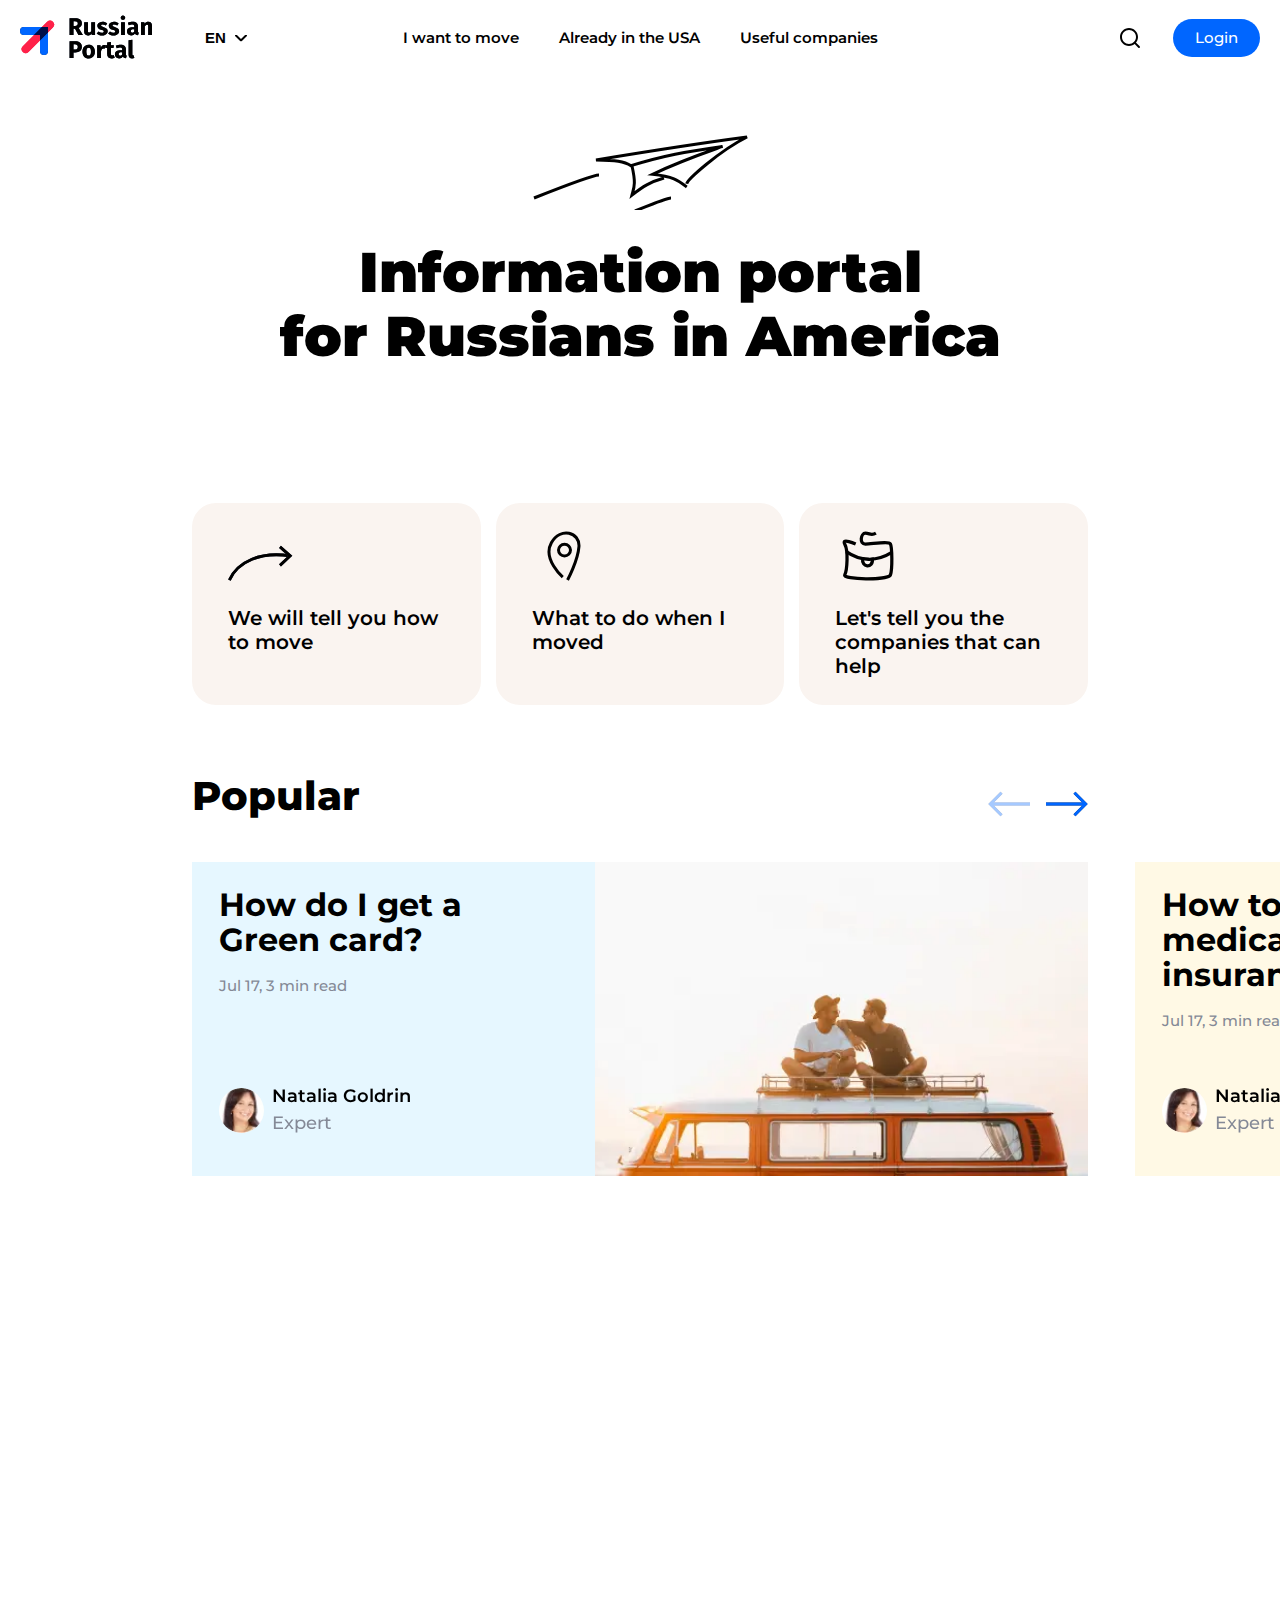
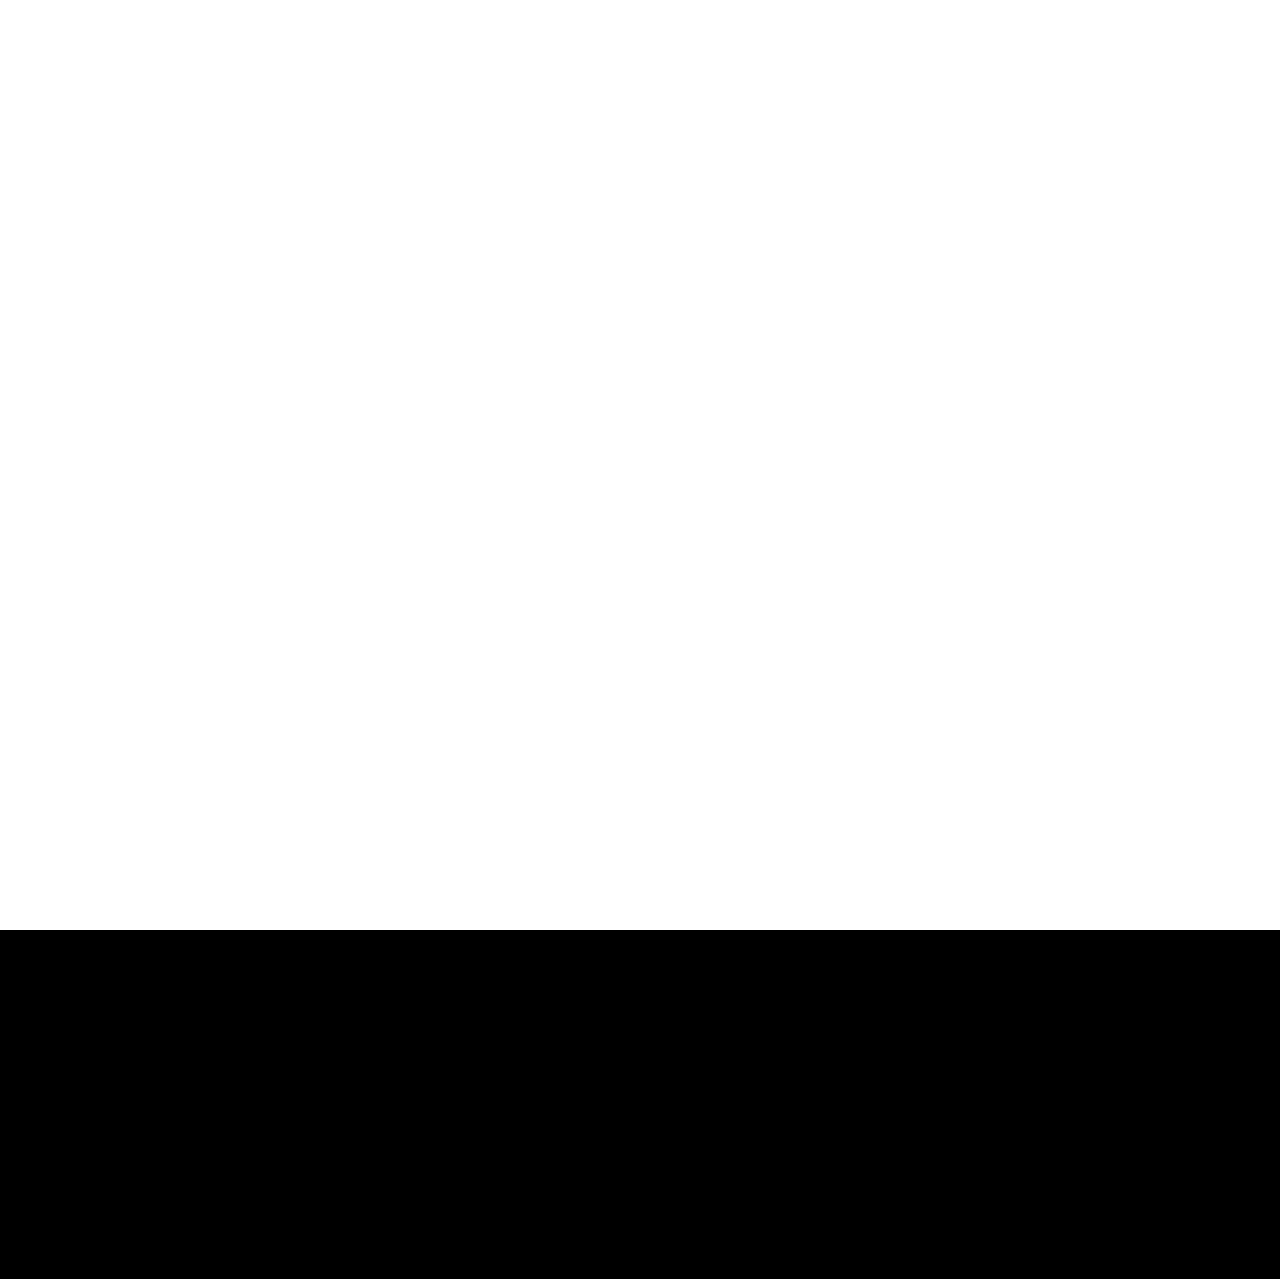
==== docs/index.html @ 94bfa029 "Add files via upload" ====
<!DOCTYPE html>
<html lang="ru">

<head>
    <meta charset="UTF-8">
    <meta http-equiv="X-UA-Compatible" content="IE=edge">
    <meta name="viewport" content="width=device-width, initial-scale=1.0">
    <title>Russian Portal</title>
    <!-- Preload fonts -->
    <link rel="preload" href="fonts/Klein-Regular.woff2" as="font" type="font/woff2" crossorigin="anonymous">
    <link rel="preload" href="fonts/Montserrat-Bold.woff2" as="font" type="font/woff2" crossorigin="anonymous">
    <link rel="preload" href="fonts/Montserrat-Black.woff2" as="font" type="font/woff2" crossorigin="anonymous">
    <link rel="preload" href="fonts/Montserrat-SemiBold.woff2" as="font" type="font/woff2" crossorigin="anonymous">
    <link rel="preload" href="fonts/Montserrat-Medium.woff2" as="font" type="font/woff2" crossorigin="anonymous">
    <link rel="preload" href="fonts/Montserrat-ExtraBold.woff2" as="font" type="font/woff2" crossorigin="anonymous">
    <!-- Styles -->
    <link rel="stylesheet" href="https://cdn.jsdelivr.net/npm/@fancyapps/ui/dist/fancybox.css?_v=20220317062539" />
    <link rel="stylesheet" href="css/main.min.css?_v=20220317062539">
</head>

<body>
    <header class="header" data-aos="fade-down">
    <div class="container">
        <div class="header__wrapper">
            <div class="header__left">
                <a href="/" class="header__logo">
                    <img src="img/main-logo.svg" alt="logo">
                </a>
                <div class="select-wrapper">
                    <select class="header__lang">
                        <option selected value="en">EN</option>
                        <option value="ru">RU</option>
                    </select>
                </div>
            </div>
            <nav class="header__nav" data-mobile-menu>
                <span class="nav__title">Menu</span>
                <ul class="header__nav-list">
                    <li>
                        <a href="#" class="@@class">I want to move</a>
                    </li>
                    <li>
                        <a href="#">Already in the USA</a>
                    </li>
                    <li>
                        <a href="#">Useful companies</a>
                    </li>
                </ul>
                <select class="nav__lang">
                    <option selected value="en">EN</option>
                    <option value="ru">RU</option>
                </select>
            </nav>
            <div class="header__right">
                <button class="header__search">
                    <svg width="24" height="24" viewBox="0 0 24 24" fill="none" xmlns="http://www.w3.org/2000/svg">
                        <path fill-rule="evenodd" clip-rule="evenodd" d="M11 4C7.13401 4 4 7.13401 4 11C4 14.866 7.13401 18 11 18C14.866 18 18 14.866 18 11C18 7.13401 14.866 4 11 4ZM2 11C2 6.02944 6.02944 2 11 2C15.9706 2 20 6.02944 20 11C20 15.9706 15.9706 20 11 20C6.02944 20 2 15.9706 2 11Z" fill="black" />
                        <path fill-rule="evenodd" clip-rule="evenodd" d="M15.9429 15.9429C16.3334 15.5524 16.9666 15.5524 17.3571 15.9429L21.7071 20.2929C22.0977 20.6834 22.0977 21.3166 21.7071 21.7071C21.3166 22.0977 20.6834 22.0977 20.2929 21.7071L15.9429 17.3571C15.5524 16.9666 15.5524 16.3334 15.9429 15.9429Z" fill="black" />
                    </svg>
                </button>
                <button class="header__login btn blueBtn">
                    <div class="login-ico">
                        <svg version="1.1" xmlns="http://www.w3.org/2000/svg" xmlns:xlink="http://www.w3.org/1999/xlink" x="0px" y="0px" viewBox="0 0 1000 1000" enable-background="new 0 0 1000 1000" xml:space="preserve">
                            <path d="M783.7,755.3c0,12.9-10.3,25.8-25.8,25.8c-12.9,0-25.8-10.3-25.8-25.8v-2.6v-2.6c-15.5-113.5-113.5-196-229.5-196H500h-2.6c-116.1,0-211.5,82.5-229.5,193.4c0,2.6,0,5.2,0,7.7v2.6c0,15.5-12.9,25.8-25.8,25.8c-12.9,0-25.8-12.9-25.8-25.8l0,0l0,0v-2.6c0-2.6,0-5.2,0-5.2c12.9-103.2,82.5-188.3,177.9-224.4c-54.2-36.1-90.3-98-90.3-167.6c0-110.9,85.1-198.6,196-198.6c110.9,0,196,90.3,196,198.6c0,72.2-36.1,134.1-90.3,167.6c92.8,36.1,162.5,118.6,177.9,221.8C783.7,747.6,783.7,750.2,783.7,755.3L783.7,755.3z M649.6,355.6c0-82.5-67.1-149.6-149.6-149.6s-149.6,67.1-149.6,149.6c0,82.5,67.1,149.6,149.6,149.6S649.6,438.1,649.6,355.6z" />
                            <path d="M500,990C229.2,990,10,770.8,10,500C10,229.2,229.2,10,500,10c270.8,0,490,219.2,490,490C990,770.8,770.8,990,500,990z M500,53.8C255,53.8,53.8,252.4,53.8,500c0,247.6,198.6,446.2,446.2,446.2c247.6,0,446.2-198.6,446.2-446.2C946.2,252.4,745,53.8,500,53.8z" />
                            </g>
                        </svg>
                    </div>
                    <span class="login-text">Login</span>
                </button>
                <div class="header__burger" id="open-menu">
                    <span></span>
                    <span></span>
                    <span></span>
                </div>
            </div>
        </div>
    </div>
</header>
    <main class="main">
        <section class="main-screen">
            <div class="container small">
                <div class="main-screen__wrapper">
                    <div class="main-screen__image" data-aos="fade-up-right">
                        <img src="img/airbus.svg" alt="">
                    </div>
                    <h1 class="main-screen__title">
                        <span data-aos="fade-up">Information portal</span>
                        <span data-aos="fade-up" data-aos-delay="450" data-aos-duration="1600">for Russians in America</span>
                    </h1>
                    <ul class="benefits__list">
                        <li class="list-item" data-aos="zoom-in" data-aos-delay="150">
                            <div class="list-item__wrapper">
                                <div class="list-item__img">
                                    <img src="img/arrow.svg" alt="">
                                </div>
                                <h5 class="list-item__title">We will tell you how to move</h5>
                            </div>
                        </li>
                        <li class="list-item" data-aos="zoom-in" data-aos-delay="250">
                            <div class="list-item__wrapper">
                                <div class="list-item__img">
                                    <img src="img/location.svg" alt="">
                                </div>
                                <h5 class="list-item__title">What to do when I moved</h5>
                            </div>
                        </li>
                        <li class="list-item" data-aos="zoom-in" data-aos-delay="350">
                            <div class="list-item__wrapper">
                                <div class="list-item__img">
                                    <img src="img/bag.svg" alt="">
                                </div>
                                <h5 class="list-item__title">Let's tell you the companies that can help</h5>
                            </div>
                        </li>
                    </ul>
                </div>
            </div>
        </section>
        <section class="articles">
            <div class="container small">
                <h3 data-aos="fade-right" class="section__title articles-title">Popular</h3>
                <div class="articles__slider swiper" data-aos="fade-up">
                    <div class="swiper__navigation">
                        <div class="swiper-button-prev">
                            <svg width="45" height="28" viewBox="0 0 45 28" fill="none" xmlns="http://www.w3.org/2000/svg">
                                <path d="M0 14H41M30.5 2L42.5 14L30.5 26" stroke="#1F283F" stroke-width="3" />
                                <path d="M0 14H41M30.5 2L42.5 14L30.5 26" stroke="#0066FF" stroke-width="3" />
                        </div>
                        <div class="swiper-button-next">
                            <svg width="45" height="28" viewBox="0 0 45 28" fill="none" xmlns="http://www.w3.org/2000/svg">
                                <path d="M0 14H41M30.5 2L42.5 14L30.5 26" stroke="#1F283F" stroke-width="3" />
                                <path d="M0 14H41M30.5 2L42.5 14L30.5 26" stroke="#0066FF" stroke-width="3" />
                        </div>
                    </div>
                    <div class="swiper-wrapper">
                        <div class="swiper-slide article-slide blue">
                            <div class="article-slide__content">
                                <h3 class="article-slide__title ">
                                    <a href="#" class="underlined-link">How do I get a Green card?</a>
                                </h3>
                                <span class="article-slide__date">Jul 17, 3 min read</span>
                                <a href="#" class="article-slide__author author">
                                    <div class="author__image">
                                        <picture><source srcset="img/person.webp" type="image/webp"><img src="img/person.jpg" alt=""></picture>
                                    </div>
                                    <div class="author__info">
                                        <span class="author__name underlined-link">Natalia Goldrin</span>
                                        <span class="author__status">Expert</span>
                                    </div>
                                </a>
                            </div>
                            <div class="article-slide__image">
                                <picture><source srcset="img/slide-image.webp" type="image/webp"><img src="img/slide-image.jpg" alt=""></picture>
                            </div>
                        </div>
                        <div class="swiper-slide article-slide yellow">
                            <div class="article-slide__content">
                                <h3 class="article-slide__title">
                                    <a href="#" class="underlined-link">How to get medical insurance </a>
                                </h3>
                                <span class="article-slide__date">Jul 17, 3 min read</span>
                                <a href="#" class="article-slide__author author">
                                    <div class="author__image">
                                        <picture><source srcset="img/person.webp" type="image/webp"><img src="img/person.jpg" alt=""></picture>
                                    </div>
                                    <div class="author__info">
                                        <span class="author__name underlined-link">Natalia Goldrin</span>
                                        <span class="author__status">Expert</span>
                                    </div>
                                </a>
                            </div>
                            <div class="article-slide__image">
                                <picture><source srcset="img/slide-image.webp" type="image/webp"><img src="img/slide-image.jpg" alt=""></picture>
                            </div>
                        </div>
                        <div class="swiper-slide article-slide blue">
                            <div class="article-slide__content">
                                <h3 class="article-slide__title">
                                    <a href="#" class="underlined-link">How do I get a Green card?</a>
                                </h3>
                                <span class="article-slide__date">Jul 17, 3 min read</span>
                                <a href="#" class="article-slide__author author">
                                    <div class="author__image">
                                        <picture><source srcset="img/person.webp" type="image/webp"><img src="img/person.jpg" alt=""></picture>
                                    </div>
                                    <div class="author__info">
                                        <span class="author__name underlined-link">Natalia Goldrin</span>
                                        <span class="author__status">Expert</span>
                                    </div>
                                </a>
                            </div>
                            <div class="article-slide__image">
                                <picture><source srcset="img/slide-image.webp" type="image/webp"><img src="img/slide-image.jpg" alt=""></picture>
                            </div>
                        </div>
                        <div class="swiper-slide article-slide yellow">
                            <div class="article-slide__content">
                                <h3 class="article-slide__title">
                                    <a href="#" class="underlined-link">How to get medical insurance </a>
                                </h3>
                                <span class="article-slide__date">Jul 17, 3 min read</span>
                                <a href="#" class="article-slide__author author">
                                    <div class="author__image">
                                        <picture><source srcset="img/person.webp" type="image/webp"><img src="img/person.jpg" alt=""></picture>
                                    </div>
                                    <div class="author__info">
                                        <span class="author__name underlined-link">Natalia Goldrin</span>
                                        <span class="author__status">Expert</span>
                                    </div>
                                </a>
                            </div>
                            <div class="article-slide__image">
                                <picture><source srcset="img/slide-image.webp" type="image/webp"><img src="img/slide-image.jpg" alt=""></picture>
                            </div>
                        </div>
                    </div>
                </div>
                <ul class="articles__list">
                    <li class="list-item" data-aos="fade-up">
                        <article class="article">
                            <div class="article__content">
                                <h4 class="article__title"><a href="#" class="underlined-link">How do I get a Green card?</a></h4>
                                <div class="article__data">
                                    <span class="article__date">Jul 17, 3 min read</span>
                                    <a href="#" class="article__tag underlined-link">Work</a>
                                </div>
                                <div class="article__author author">
                                    <a href="#" class="author__link">
                                        <div class="author__img">
                                            <picture><source srcset="img/person.webp" type="image/webp"><img src="img/person.jpg" alt=""></picture>
                                        </div>
                                        <span class="author__name underlined-link">Natalia Goldrin</span>
                                    </a>
                                    <div class="author__from">Co-founder identity lab, Atlanta </div>
                                </div>
                                <div class="article__info">
                                    <div class="article__comments comments">
                                        <div class="comments__ico">
                                            <svg width="24" height="23" viewBox="0 0 24 23" fill="none" xmlns="http://www.w3.org/2000/svg">
                                                <g opacity="0.2">
                                                    <path fill-rule="evenodd" clip-rule="evenodd" d="M5 4C4.73478 4 4.48043 4.10536 4.29289 4.29289C4.10536 4.48043 4 4.73478 4 5V18.5858L6.29289 16.2929C6.48043 16.1054 6.73478 16 7 16H19C19.2652 16 19.5196 15.8946 19.7071 15.7071C19.8946 15.5196 20 15.2652 20 15V5C20 4.73478 19.8946 4.48043 19.7071 4.29289C19.5196 4.10536 19.2652 4 19 4H5ZM2.87868 2.87868C3.44129 2.31607 4.20435 2 5 2H19C19.7957 2 20.5587 2.31607 21.1213 2.87868C21.6839 3.44129 22 4.20435 22 5V15C22 15.7957 21.6839 16.5587 21.1213 17.1213C20.5587 17.6839 19.7957 18 19 18H7.41421L3.70711 21.7071C3.42111 21.9931 2.99099 22.0787 2.61732 21.9239C2.24364 21.7691 2 21.4045 2 21V5C2 4.20435 2.31607 3.44129 2.87868 2.87868Z" fill="black" />
                                                </g>
                                            </svg>
                                        </div>
                                        <span class="comments__count">8</span>
                                    </div>
                                    <div class="article__likes likes">
                                        <div class="likes__ico">
                                            <svg width="26" height="24" viewBox="0 0 26 24" fill="none" xmlns="http://www.w3.org/2000/svg">
                                                <g opacity="0.2">
                                                    <path fill-rule="evenodd" clip-rule="evenodd" d="M11.1534 1.59386C11.3161 1.23273 11.6791 1 12.0797 1C13.1551 1 14.1864 1.42143 14.9468 2.17157C15.7072 2.92172 16.1344 3.93913 16.1344 5V8H20.8529C21.2916 7.996 21.7259 8.08567 22.1262 8.26289C22.5284 8.44096 22.8865 8.70317 23.1758 9.03134C23.4651 9.35951 23.6785 9.7458 23.8015 10.1634C23.9244 10.5811 23.9538 11.0201 23.8876 11.4501L22.4888 20.4499C22.4887 20.4502 22.4888 20.4497 22.4888 20.4499C22.3787 21.165 22.0103 21.8175 21.4516 22.2859C20.8944 22.7532 20.1852 23.0067 19.454 23H4.98406C4.17753 23 3.40404 22.6839 2.83374 22.1213C2.26344 21.5587 1.94305 20.7957 1.94305 20V13C1.94305 12.2044 2.26344 11.4413 2.83374 10.8787C3.40404 10.3161 4.17753 10 4.98406 10H7.3663L11.1534 1.59386ZM9.03873 11.2122L12.6959 3.0946C13.0014 3.19075 13.2823 3.35794 13.5133 3.58579C13.8935 3.96086 14.1071 4.46957 14.1071 5V9C14.1071 9.55228 14.5609 10 15.1207 10H20.8581L20.8696 9.99994C21.0165 9.99829 21.162 10.0282 21.2961 10.0875C21.4302 10.1469 21.5495 10.2343 21.646 10.3437C21.7424 10.4531 21.8135 10.5818 21.8545 10.7211C21.8954 10.8601 21.9053 11.0063 21.8833 11.1495C21.8833 11.1494 21.8833 11.1497 21.8833 11.1495L20.4844 20.1501C20.4477 20.3885 20.3249 20.6059 20.1386 20.7621C19.9524 20.9183 19.7151 21.0028 19.4707 21.0001L9.03873 21V11.2122ZM7.01139 21V12H4.98406C4.71522 12 4.45738 12.1054 4.26729 12.2929C4.07719 12.4804 3.97039 12.7348 3.97039 13V20C3.97039 20.2652 4.07719 20.5196 4.26729 20.7071C4.45738 20.8946 4.71522 21 4.98406 21H7.01139Z" fill="#1F283F" />
                                                    <path fill-rule="evenodd" clip-rule="evenodd" d="M11.1534 1.59386C11.3161 1.23273 11.6791 1 12.0797 1C13.1551 1 14.1864 1.42143 14.9468 2.17157C15.7072 2.92172 16.1344 3.93913 16.1344 5V8H20.8529C21.2916 7.996 21.7259 8.08567 22.1262 8.26289C22.5284 8.44096 22.8865 8.70317 23.1758 9.03134C23.4651 9.35951 23.6785 9.7458 23.8015 10.1634C23.9244 10.5811 23.9538 11.0201 23.8876 11.4501L22.4888 20.4499C22.4887 20.4502 22.4888 20.4497 22.4888 20.4499C22.3787 21.165 22.0103 21.8175 21.4516 22.2859C20.8944 22.7532 20.1852 23.0067 19.454 23H4.98406C4.17753 23 3.40404 22.6839 2.83374 22.1213C2.26344 21.5587 1.94305 20.7957 1.94305 20V13C1.94305 12.2044 2.26344 11.4413 2.83374 10.8787C3.40404 10.3161 4.17753 10 4.98406 10H7.3663L11.1534 1.59386ZM9.03873 11.2122L12.6959 3.0946C13.0014 3.19075 13.2823 3.35794 13.5133 3.58579C13.8935 3.96086 14.1071 4.46957 14.1071 5V9C14.1071 9.55228 14.5609 10 15.1207 10H20.8581L20.8696 9.99994C21.0165 9.99829 21.162 10.0282 21.2961 10.0875C21.4302 10.1469 21.5495 10.2343 21.646 10.3437C21.7424 10.4531 21.8135 10.5818 21.8545 10.7211C21.8954 10.8601 21.9053 11.0063 21.8833 11.1495C21.8833 11.1494 21.8833 11.1497 21.8833 11.1495L20.4844 20.1501C20.4477 20.3885 20.3249 20.6059 20.1386 20.7621C19.9524 20.9183 19.7151 21.0028 19.4707 21.0001L9.03873 21V11.2122ZM7.01139 21V12H4.98406C4.71522 12 4.45738 12.1054 4.26729 12.2929C4.07719 12.4804 3.97039 12.7348 3.97039 13V20C3.97039 20.2652 4.07719 20.5196 4.26729 20.7071C4.45738 20.8946 4.71522 21 4.98406 21H7.01139Z" fill="black" />
                                                </g>
                                            </svg>
                                        </div>
                                        <div class="likes__count">+ 12</div>
                                    </div>
                                </div>
                            </div>
                        </article>
                    </li>
                    <li class="list-item" data-aos="fade-up">
                        <article class="article">
                            <div class="article__content">
                                <h4 class="article__title"><a href="#" class="underlined-link">What documents and how to get them?</a></h4>
                                <div class="article__data">
                                    <span class="article__date">Jul 17, 3 min read</span>
                                    <a href="#" class="article__tag underlined-link">Move</a>
                                </div>
                                <div class="article__author author">
                                    <a href="#" class="author__link">
                                        <div class="author__img">
                                            <picture><source srcset="img/person.webp" type="image/webp"><img src="img/person.jpg" alt=""></picture>
                                        </div>
                                        <span class="author__name underlined-link">Natalia Goldrin</span>
                                    </a>
                                    <div class="author__from">Co-founder identity lab, Atlanta </div>
                                </div>
                                <div class="article__info">
                                    <div class="article__comments comments">
                                        <div class="comments__ico">
                                            <svg width="24" height="23" viewBox="0 0 24 23" fill="none" xmlns="http://www.w3.org/2000/svg">
                                                <g opacity="0.2">
                                                    <path fill-rule="evenodd" clip-rule="evenodd" d="M5 4C4.73478 4 4.48043 4.10536 4.29289 4.29289C4.10536 4.48043 4 4.73478 4 5V18.5858L6.29289 16.2929C6.48043 16.1054 6.73478 16 7 16H19C19.2652 16 19.5196 15.8946 19.7071 15.7071C19.8946 15.5196 20 15.2652 20 15V5C20 4.73478 19.8946 4.48043 19.7071 4.29289C19.5196 4.10536 19.2652 4 19 4H5ZM2.87868 2.87868C3.44129 2.31607 4.20435 2 5 2H19C19.7957 2 20.5587 2.31607 21.1213 2.87868C21.6839 3.44129 22 4.20435 22 5V15C22 15.7957 21.6839 16.5587 21.1213 17.1213C20.5587 17.6839 19.7957 18 19 18H7.41421L3.70711 21.7071C3.42111 21.9931 2.99099 22.0787 2.61732 21.9239C2.24364 21.7691 2 21.4045 2 21V5C2 4.20435 2.31607 3.44129 2.87868 2.87868Z" fill="black" />
                                                </g>
                                            </svg>
                                        </div>
                                        <span class="comments__count">8</span>
                                    </div>
                                    <div class="article__likes likes">
                                        <div class="likes__ico">
                                            <svg width="26" height="24" viewBox="0 0 26 24" fill="none" xmlns="http://www.w3.org/2000/svg">
                                                <g opacity="0.2">
                                                    <path fill-rule="evenodd" clip-rule="evenodd" d="M21.7745 3.31561C21.5276 3.10653 21.2115 2.99416 20.8861 2.99984L20.8682 3H19.1754V12H20.8682L20.8861 12.0002C21.2115 12.0058 21.5276 11.8935 21.7745 11.6844C22.0066 11.4879 22.1623 11.2188 22.2164 10.9231V4.07686C22.1623 3.78114 22.0066 3.5121 21.7745 3.31561ZM17.1481 12.7878L13.4909 20.9054C13.1854 20.8092 12.9045 20.6421 12.6735 20.4142C12.2933 20.0391 12.0797 19.5304 12.0797 19V15C12.0797 14.4477 11.6259 14 11.0661 14H5.3287L5.31722 14.0001C5.17029 14.0017 5.02475 13.9718 4.89068 13.9125C4.75662 13.8531 4.63724 13.7657 4.54082 13.6563C4.4444 13.5469 4.37324 13.4181 4.33227 13.2789C4.29136 13.1399 4.28153 12.9938 4.30347 12.8506C4.30344 12.8508 4.30349 12.8504 4.30347 12.8506L5.70243 3.84993C5.73909 3.61148 5.86187 3.39413 6.04814 3.23793C6.23442 3.08173 6.47164 2.99721 6.7161 2.99993L17.1481 3V12.7878ZM20.8601 0.999995C21.6787 0.988062 22.4736 1.27182 23.095 1.79802C23.7189 2.3263 24.1244 3.06218 24.2346 3.86595C24.2407 3.91038 24.2437 3.95516 24.2437 4V11C24.2437 11.0448 24.2407 11.0896 24.2346 11.134C24.1244 11.9378 23.7189 12.6737 23.095 13.202C22.4736 13.7282 21.6787 14.0119 20.8601 14H18.8205L15.0334 22.4061C14.8707 22.7673 14.5076 23 14.1071 23C13.0317 23 12.0004 22.5786 11.24 21.8284C10.4796 21.0783 10.0524 20.0609 10.0524 19V16H5.33388C4.89522 16.004 4.46084 15.9143 4.06057 15.7371C3.65838 15.559 3.30025 15.2968 3.01099 14.9687C2.72172 14.6405 2.50824 14.2542 2.38533 13.8366C2.26242 13.4189 2.23302 12.9799 2.29918 12.5499L3.69802 3.55006C3.69806 3.54976 3.69797 3.55036 3.69802 3.55006C3.80816 2.83505 4.17655 2.18245 4.73514 1.71405C5.29237 1.24679 6.00156 0.993336 6.73271 0.999995H20.8601Z" fill="#1F283F" />
                                                    <path fill-rule="evenodd" clip-rule="evenodd" d="M21.7745 3.31561C21.5276 3.10653 21.2115 2.99416 20.8861 2.99984L20.8682 3H19.1754V12H20.8682L20.8861 12.0002C21.2115 12.0058 21.5276 11.8935 21.7745 11.6844C22.0066 11.4879 22.1623 11.2188 22.2164 10.9231V4.07686C22.1623 3.78114 22.0066 3.5121 21.7745 3.31561ZM17.1481 12.7878L13.4909 20.9054C13.1854 20.8092 12.9045 20.6421 12.6735 20.4142C12.2933 20.0391 12.0797 19.5304 12.0797 19V15C12.0797 14.4477 11.6259 14 11.0661 14H5.3287L5.31722 14.0001C5.17029 14.0017 5.02475 13.9718 4.89068 13.9125C4.75662 13.8531 4.63724 13.7657 4.54082 13.6563C4.4444 13.5469 4.37324 13.4181 4.33227 13.2789C4.29136 13.1399 4.28153 12.9938 4.30347 12.8506C4.30344 12.8508 4.30349 12.8504 4.30347 12.8506L5.70243 3.84993C5.73909 3.61148 5.86187 3.39413 6.04814 3.23793C6.23442 3.08173 6.47164 2.99721 6.7161 2.99993L17.1481 3V12.7878ZM20.8601 0.999995C21.6787 0.988062 22.4736 1.27182 23.095 1.79802C23.7189 2.3263 24.1244 3.06218 24.2346 3.86595C24.2407 3.91038 24.2437 3.95516 24.2437 4V11C24.2437 11.0448 24.2407 11.0896 24.2346 11.134C24.1244 11.9378 23.7189 12.6737 23.095 13.202C22.4736 13.7282 21.6787 14.0119 20.8601 14H18.8205L15.0334 22.4061C14.8707 22.7673 14.5076 23 14.1071 23C13.0317 23 12.0004 22.5786 11.24 21.8284C10.4796 21.0783 10.0524 20.0609 10.0524 19V16H5.33388C4.89522 16.004 4.46084 15.9143 4.06057 15.7371C3.65838 15.559 3.30025 15.2968 3.01099 14.9687C2.72172 14.6405 2.50824 14.2542 2.38533 13.8366C2.26242 13.4189 2.23302 12.9799 2.29918 12.5499L3.69802 3.55006C3.69806 3.54976 3.69797 3.55036 3.69802 3.55006C3.80816 2.83505 4.17655 2.18245 4.73514 1.71405C5.29237 1.24679 6.00156 0.993336 6.73271 0.999995H20.8601Z" fill="black" />
                                                </g>
                                            </svg>
                                        </div>
                                        <div class="likes__count">- 2</div>
                                    </div>
                                </div>
                            </div>
                            <div class="article__img">
                                <picture><source srcset="img/article-img.webp" type="image/webp"><img src="img/article-img.jpg" alt=""></picture>
                            </div>
                        </article>
                    </li>
                    <li class="list-item" data-aos="fade-up">
                        <article class="article">
                            <div class="article__content">
                                <h4 class="article__title"><a href="#" class="underlined-link">How to get rights</a></h4>
                                <div class="article__data">
                                    <span class="article__date">Jul 17, 3 min read</span>
                                    <a href="#" class="article__tag underlined-link">Life</a>
                                </div>
                                <div class="article__author author">
                                    <a href="#" class="author__link">
                                        <div class="author__img">
                                            <picture><source srcset="img/person.webp" type="image/webp"><img src="img/person.jpg" alt=""></picture>
                                        </div>
                                        <span class="author__name underlined-link">Natalia Goldrin</span>
                                    </a>
                                    <div class="author__from">Co-founder identity lab, Atlanta </div>
                                </div>
                                <div class="article__info">
                                    <div class="article__comments comments">
                                        <div class="comments__ico">
                                            <svg width="24" height="23" viewBox="0 0 24 23" fill="none" xmlns="http://www.w3.org/2000/svg">
                                                <g opacity="0.2">
                                                    <path fill-rule="evenodd" clip-rule="evenodd" d="M5 4C4.73478 4 4.48043 4.10536 4.29289 4.29289C4.10536 4.48043 4 4.73478 4 5V18.5858L6.29289 16.2929C6.48043 16.1054 6.73478 16 7 16H19C19.2652 16 19.5196 15.8946 19.7071 15.7071C19.8946 15.5196 20 15.2652 20 15V5C20 4.73478 19.8946 4.48043 19.7071 4.29289C19.5196 4.10536 19.2652 4 19 4H5ZM2.87868 2.87868C3.44129 2.31607 4.20435 2 5 2H19C19.7957 2 20.5587 2.31607 21.1213 2.87868C21.6839 3.44129 22 4.20435 22 5V15C22 15.7957 21.6839 16.5587 21.1213 17.1213C20.5587 17.6839 19.7957 18 19 18H7.41421L3.70711 21.7071C3.42111 21.9931 2.99099 22.0787 2.61732 21.9239C2.24364 21.7691 2 21.4045 2 21V5C2 4.20435 2.31607 3.44129 2.87868 2.87868Z" fill="black" />
                                                </g>
                                            </svg>
                                        </div>
                                        <span class="comments__count">8</span>
                                    </div>
                                    <div class="article__likes likes">
                                        <div class="likes__ico">
                                            <svg width="26" height="24" viewBox="0 0 26 24" fill="none" xmlns="http://www.w3.org/2000/svg">
                                                <g opacity="0.2">
                                                    <path fill-rule="evenodd" clip-rule="evenodd" d="M11.1534 1.59386C11.3161 1.23273 11.6791 1 12.0797 1C13.1551 1 14.1864 1.42143 14.9468 2.17157C15.7072 2.92172 16.1344 3.93913 16.1344 5V8H20.8529C21.2916 7.996 21.7259 8.08567 22.1262 8.26289C22.5284 8.44096 22.8865 8.70317 23.1758 9.03134C23.4651 9.35951 23.6785 9.7458 23.8015 10.1634C23.9244 10.5811 23.9538 11.0201 23.8876 11.4501L22.4888 20.4499C22.4887 20.4502 22.4888 20.4497 22.4888 20.4499C22.3787 21.165 22.0103 21.8175 21.4516 22.2859C20.8944 22.7532 20.1852 23.0067 19.454 23H4.98406C4.17753 23 3.40404 22.6839 2.83374 22.1213C2.26344 21.5587 1.94305 20.7957 1.94305 20V13C1.94305 12.2044 2.26344 11.4413 2.83374 10.8787C3.40404 10.3161 4.17753 10 4.98406 10H7.3663L11.1534 1.59386ZM9.03873 11.2122L12.6959 3.0946C13.0014 3.19075 13.2823 3.35794 13.5133 3.58579C13.8935 3.96086 14.1071 4.46957 14.1071 5V9C14.1071 9.55228 14.5609 10 15.1207 10H20.8581L20.8696 9.99994C21.0165 9.99829 21.162 10.0282 21.2961 10.0875C21.4302 10.1469 21.5495 10.2343 21.646 10.3437C21.7424 10.4531 21.8135 10.5818 21.8545 10.7211C21.8954 10.8601 21.9053 11.0063 21.8833 11.1495C21.8833 11.1494 21.8833 11.1497 21.8833 11.1495L20.4844 20.1501C20.4477 20.3885 20.3249 20.6059 20.1386 20.7621C19.9524 20.9183 19.7151 21.0028 19.4707 21.0001L9.03873 21V11.2122ZM7.01139 21V12H4.98406C4.71522 12 4.45738 12.1054 4.26729 12.2929C4.07719 12.4804 3.97039 12.7348 3.97039 13V20C3.97039 20.2652 4.07719 20.5196 4.26729 20.7071C4.45738 20.8946 4.71522 21 4.98406 21H7.01139Z" fill="#1F283F" />
                                                    <path fill-rule="evenodd" clip-rule="evenodd" d="M11.1534 1.59386C11.3161 1.23273 11.6791 1 12.0797 1C13.1551 1 14.1864 1.42143 14.9468 2.17157C15.7072 2.92172 16.1344 3.93913 16.1344 5V8H20.8529C21.2916 7.996 21.7259 8.08567 22.1262 8.26289C22.5284 8.44096 22.8865 8.70317 23.1758 9.03134C23.4651 9.35951 23.6785 9.7458 23.8015 10.1634C23.9244 10.5811 23.9538 11.0201 23.8876 11.4501L22.4888 20.4499C22.4887 20.4502 22.4888 20.4497 22.4888 20.4499C22.3787 21.165 22.0103 21.8175 21.4516 22.2859C20.8944 22.7532 20.1852 23.0067 19.454 23H4.98406C4.17753 23 3.40404 22.6839 2.83374 22.1213C2.26344 21.5587 1.94305 20.7957 1.94305 20V13C1.94305 12.2044 2.26344 11.4413 2.83374 10.8787C3.40404 10.3161 4.17753 10 4.98406 10H7.3663L11.1534 1.59386ZM9.03873 11.2122L12.6959 3.0946C13.0014 3.19075 13.2823 3.35794 13.5133 3.58579C13.8935 3.96086 14.1071 4.46957 14.1071 5V9C14.1071 9.55228 14.5609 10 15.1207 10H20.8581L20.8696 9.99994C21.0165 9.99829 21.162 10.0282 21.2961 10.0875C21.4302 10.1469 21.5495 10.2343 21.646 10.3437C21.7424 10.4531 21.8135 10.5818 21.8545 10.7211C21.8954 10.8601 21.9053 11.0063 21.8833 11.1495C21.8833 11.1494 21.8833 11.1497 21.8833 11.1495L20.4844 20.1501C20.4477 20.3885 20.3249 20.6059 20.1386 20.7621C19.9524 20.9183 19.7151 21.0028 19.4707 21.0001L9.03873 21V11.2122ZM7.01139 21V12H4.98406C4.71522 12 4.45738 12.1054 4.26729 12.2929C4.07719 12.4804 3.97039 12.7348 3.97039 13V20C3.97039 20.2652 4.07719 20.5196 4.26729 20.7071C4.45738 20.8946 4.71522 21 4.98406 21H7.01139Z" fill="black" />
                                                </g>
                                            </svg>
                                        </div>
                                        <div class="likes__count">+ 12</div>
                                    </div>
                                </div>
                            </div>
                            <div class="article__img">
                                <picture><source srcset="img/article-img-2.webp" type="image/webp"><img src="img/article-img-2.jpg" alt=""></picture>
                            </div>
                        </article>
                    </li>
                    <li class="list-item" data-aos="fade-up">
                        <article class="article">
                            <div class="article__content">
                                <h4 class="article__title"><a href="#" class="underlined-link">How to get insurance for a car</a></h4>
                                <div class="article__data">
                                    <span class="article__date">Jul 17, 3 min read</span>
                                    <a href="#" class="article__tag underlined-link">Work</a>
                                </div>
                                <div class="article__author author">
                                    <a href="#" class="author__link">
                                        <div class="author__img">
                                            <picture><source srcset="img/person.webp" type="image/webp"><img src="img/person.jpg" alt=""></picture>
                                        </div>
                                        <span class="author__name underlined-link">Natalia Goldrin</span>
                                    </a>
                                    <div class="author__from">Co-founder identity lab, Atlanta</div>
                                </div>
                                <div class="article__info">
                                    <div class="article__comments comments">
                                        <div class="comments__ico">
                                            <svg width="24" height="23" viewBox="0 0 24 23" fill="none" xmlns="http://www.w3.org/2000/svg">
                                                <g opacity="0.2">
                                                    <path fill-rule="evenodd" clip-rule="evenodd" d="M5 4C4.73478 4 4.48043 4.10536 4.29289 4.29289C4.10536 4.48043 4 4.73478 4 5V18.5858L6.29289 16.2929C6.48043 16.1054 6.73478 16 7 16H19C19.2652 16 19.5196 15.8946 19.7071 15.7071C19.8946 15.5196 20 15.2652 20 15V5C20 4.73478 19.8946 4.48043 19.7071 4.29289C19.5196 4.10536 19.2652 4 19 4H5ZM2.87868 2.87868C3.44129 2.31607 4.20435 2 5 2H19C19.7957 2 20.5587 2.31607 21.1213 2.87868C21.6839 3.44129 22 4.20435 22 5V15C22 15.7957 21.6839 16.5587 21.1213 17.1213C20.5587 17.6839 19.7957 18 19 18H7.41421L3.70711 21.7071C3.42111 21.9931 2.99099 22.0787 2.61732 21.9239C2.24364 21.7691 2 21.4045 2 21V5C2 4.20435 2.31607 3.44129 2.87868 2.87868Z" fill="black" />
                                                </g>
                                            </svg>
                                        </div>
                                        <span class="comments__count">8</span>
                                    </div>
                                    <div class="article__likes likes">
                                        <div class="likes__ico">
                                            <svg width="26" height="24" viewBox="0 0 26 24" fill="none" xmlns="http://www.w3.org/2000/svg">
                                                <g opacity="0.2">
                                                    <path fill-rule="evenodd" clip-rule="evenodd" d="M11.1534 1.59386C11.3161 1.23273 11.6791 1 12.0797 1C13.1551 1 14.1864 1.42143 14.9468 2.17157C15.7072 2.92172 16.1344 3.93913 16.1344 5V8H20.8529C21.2916 7.996 21.7259 8.08567 22.1262 8.26289C22.5284 8.44096 22.8865 8.70317 23.1758 9.03134C23.4651 9.35951 23.6785 9.7458 23.8015 10.1634C23.9244 10.5811 23.9538 11.0201 23.8876 11.4501L22.4888 20.4499C22.4887 20.4502 22.4888 20.4497 22.4888 20.4499C22.3787 21.165 22.0103 21.8175 21.4516 22.2859C20.8944 22.7532 20.1852 23.0067 19.454 23H4.98406C4.17753 23 3.40404 22.6839 2.83374 22.1213C2.26344 21.5587 1.94305 20.7957 1.94305 20V13C1.94305 12.2044 2.26344 11.4413 2.83374 10.8787C3.40404 10.3161 4.17753 10 4.98406 10H7.3663L11.1534 1.59386ZM9.03873 11.2122L12.6959 3.0946C13.0014 3.19075 13.2823 3.35794 13.5133 3.58579C13.8935 3.96086 14.1071 4.46957 14.1071 5V9C14.1071 9.55228 14.5609 10 15.1207 10H20.8581L20.8696 9.99994C21.0165 9.99829 21.162 10.0282 21.2961 10.0875C21.4302 10.1469 21.5495 10.2343 21.646 10.3437C21.7424 10.4531 21.8135 10.5818 21.8545 10.7211C21.8954 10.8601 21.9053 11.0063 21.8833 11.1495C21.8833 11.1494 21.8833 11.1497 21.8833 11.1495L20.4844 20.1501C20.4477 20.3885 20.3249 20.6059 20.1386 20.7621C19.9524 20.9183 19.7151 21.0028 19.4707 21.0001L9.03873 21V11.2122ZM7.01139 21V12H4.98406C4.71522 12 4.45738 12.1054 4.26729 12.2929C4.07719 12.4804 3.97039 12.7348 3.97039 13V20C3.97039 20.2652 4.07719 20.5196 4.26729 20.7071C4.45738 20.8946 4.71522 21 4.98406 21H7.01139Z" fill="#1F283F" />
                                                    <path fill-rule="evenodd" clip-rule="evenodd" d="M11.1534 1.59386C11.3161 1.23273 11.6791 1 12.0797 1C13.1551 1 14.1864 1.42143 14.9468 2.17157C15.7072 2.92172 16.1344 3.93913 16.1344 5V8H20.8529C21.2916 7.996 21.7259 8.08567 22.1262 8.26289C22.5284 8.44096 22.8865 8.70317 23.1758 9.03134C23.4651 9.35951 23.6785 9.7458 23.8015 10.1634C23.9244 10.5811 23.9538 11.0201 23.8876 11.4501L22.4888 20.4499C22.4887 20.4502 22.4888 20.4497 22.4888 20.4499C22.3787 21.165 22.0103 21.8175 21.4516 22.2859C20.8944 22.7532 20.1852 23.0067 19.454 23H4.98406C4.17753 23 3.40404 22.6839 2.83374 22.1213C2.26344 21.5587 1.94305 20.7957 1.94305 20V13C1.94305 12.2044 2.26344 11.4413 2.83374 10.8787C3.40404 10.3161 4.17753 10 4.98406 10H7.3663L11.1534 1.59386ZM9.03873 11.2122L12.6959 3.0946C13.0014 3.19075 13.2823 3.35794 13.5133 3.58579C13.8935 3.96086 14.1071 4.46957 14.1071 5V9C14.1071 9.55228 14.5609 10 15.1207 10H20.8581L20.8696 9.99994C21.0165 9.99829 21.162 10.0282 21.2961 10.0875C21.4302 10.1469 21.5495 10.2343 21.646 10.3437C21.7424 10.4531 21.8135 10.5818 21.8545 10.7211C21.8954 10.8601 21.9053 11.0063 21.8833 11.1495C21.8833 11.1494 21.8833 11.1497 21.8833 11.1495L20.4844 20.1501C20.4477 20.3885 20.3249 20.6059 20.1386 20.7621C19.9524 20.9183 19.7151 21.0028 19.4707 21.0001L9.03873 21V11.2122ZM7.01139 21V12H4.98406C4.71522 12 4.45738 12.1054 4.26729 12.2929C4.07719 12.4804 3.97039 12.7348 3.97039 13V20C3.97039 20.2652 4.07719 20.5196 4.26729 20.7071C4.45738 20.8946 4.71522 21 4.98406 21H7.01139Z" fill="black" />
                                                </g>
                                            </svg>
                                        </div>
                                        <div class="likes__count">+ 12</div>
                                    </div>
                                </div>
                            </div>
                        </article>
                    </li>
                    <li class="list-item" data-aos="fade-up">
                        <article class="article">
                            <div class="article__content">
                                <h4 class="article__title"><a href="#" class="underlined-link">How to find a job</a></h4>
                                <div class="article__data">
                                    <span class="article__date">Jul 17, 3 min read</span>
                                    <a href="#" class="article__tag underlined-link">Work</a>
                                </div>
                                <div class="article__author author">
                                    <a href="#" class="author__link">
                                        <div class="author__img">
                                            <picture><source srcset="img/person.webp" type="image/webp"><img src="img/person.jpg" alt=""></picture>
                                        </div>
                                        <span class="author__name underlined-link">Natalia Goldrin</span>
                                    </a>
                                    <div class="author__from">Co-founder identity lab, Atlanta </div>
                                </div>
                                <div class="article__info">
                                    <div class="article__comments comments">
                                        <div class="comments__ico">
                                            <svg width="24" height="23" viewBox="0 0 24 23" fill="none" xmlns="http://www.w3.org/2000/svg">
                                                <g opacity="0.2">
                                                    <path fill-rule="evenodd" clip-rule="evenodd" d="M5 4C4.73478 4 4.48043 4.10536 4.29289 4.29289C4.10536 4.48043 4 4.73478 4 5V18.5858L6.29289 16.2929C6.48043 16.1054 6.73478 16 7 16H19C19.2652 16 19.5196 15.8946 19.7071 15.7071C19.8946 15.5196 20 15.2652 20 15V5C20 4.73478 19.8946 4.48043 19.7071 4.29289C19.5196 4.10536 19.2652 4 19 4H5ZM2.87868 2.87868C3.44129 2.31607 4.20435 2 5 2H19C19.7957 2 20.5587 2.31607 21.1213 2.87868C21.6839 3.44129 22 4.20435 22 5V15C22 15.7957 21.6839 16.5587 21.1213 17.1213C20.5587 17.6839 19.7957 18 19 18H7.41421L3.70711 21.7071C3.42111 21.9931 2.99099 22.0787 2.61732 21.9239C2.24364 21.7691 2 21.4045 2 21V5C2 4.20435 2.31607 3.44129 2.87868 2.87868Z" fill="black" />
                                                </g>
                                            </svg>
                                        </div>
                                        <span class="comments__count">8</span>
                                    </div>
                                    <div class="article__likes likes">
                                        <div class="likes__ico">
                                            <svg width="26" height="24" viewBox="0 0 26 24" fill="none" xmlns="http://www.w3.org/2000/svg">
                                                <g opacity="0.2">
                                                    <path fill-rule="evenodd" clip-rule="evenodd" d="M11.1534 1.59386C11.3161 1.23273 11.6791 1 12.0797 1C13.1551 1 14.1864 1.42143 14.9468 2.17157C15.7072 2.92172 16.1344 3.93913 16.1344 5V8H20.8529C21.2916 7.996 21.7259 8.08567 22.1262 8.26289C22.5284 8.44096 22.8865 8.70317 23.1758 9.03134C23.4651 9.35951 23.6785 9.7458 23.8015 10.1634C23.9244 10.5811 23.9538 11.0201 23.8876 11.4501L22.4888 20.4499C22.4887 20.4502 22.4888 20.4497 22.4888 20.4499C22.3787 21.165 22.0103 21.8175 21.4516 22.2859C20.8944 22.7532 20.1852 23.0067 19.454 23H4.98406C4.17753 23 3.40404 22.6839 2.83374 22.1213C2.26344 21.5587 1.94305 20.7957 1.94305 20V13C1.94305 12.2044 2.26344 11.4413 2.83374 10.8787C3.40404 10.3161 4.17753 10 4.98406 10H7.3663L11.1534 1.59386ZM9.03873 11.2122L12.6959 3.0946C13.0014 3.19075 13.2823 3.35794 13.5133 3.58579C13.8935 3.96086 14.1071 4.46957 14.1071 5V9C14.1071 9.55228 14.5609 10 15.1207 10H20.8581L20.8696 9.99994C21.0165 9.99829 21.162 10.0282 21.2961 10.0875C21.4302 10.1469 21.5495 10.2343 21.646 10.3437C21.7424 10.4531 21.8135 10.5818 21.8545 10.7211C21.8954 10.8601 21.9053 11.0063 21.8833 11.1495C21.8833 11.1494 21.8833 11.1497 21.8833 11.1495L20.4844 20.1501C20.4477 20.3885 20.3249 20.6059 20.1386 20.7621C19.9524 20.9183 19.7151 21.0028 19.4707 21.0001L9.03873 21V11.2122ZM7.01139 21V12H4.98406C4.71522 12 4.45738 12.1054 4.26729 12.2929C4.07719 12.4804 3.97039 12.7348 3.97039 13V20C3.97039 20.2652 4.07719 20.5196 4.26729 20.7071C4.45738 20.8946 4.71522 21 4.98406 21H7.01139Z" fill="#1F283F" />
                                                    <path fill-rule="evenodd" clip-rule="evenodd" d="M11.1534 1.59386C11.3161 1.23273 11.6791 1 12.0797 1C13.1551 1 14.1864 1.42143 14.9468 2.17157C15.7072 2.92172 16.1344 3.93913 16.1344 5V8H20.8529C21.2916 7.996 21.7259 8.08567 22.1262 8.26289C22.5284 8.44096 22.8865 8.70317 23.1758 9.03134C23.4651 9.35951 23.6785 9.7458 23.8015 10.1634C23.9244 10.5811 23.9538 11.0201 23.8876 11.4501L22.4888 20.4499C22.4887 20.4502 22.4888 20.4497 22.4888 20.4499C22.3787 21.165 22.0103 21.8175 21.4516 22.2859C20.8944 22.7532 20.1852 23.0067 19.454 23H4.98406C4.17753 23 3.40404 22.6839 2.83374 22.1213C2.26344 21.5587 1.94305 20.7957 1.94305 20V13C1.94305 12.2044 2.26344 11.4413 2.83374 10.8787C3.40404 10.3161 4.17753 10 4.98406 10H7.3663L11.1534 1.59386ZM9.03873 11.2122L12.6959 3.0946C13.0014 3.19075 13.2823 3.35794 13.5133 3.58579C13.8935 3.96086 14.1071 4.46957 14.1071 5V9C14.1071 9.55228 14.5609 10 15.1207 10H20.8581L20.8696 9.99994C21.0165 9.99829 21.162 10.0282 21.2961 10.0875C21.4302 10.1469 21.5495 10.2343 21.646 10.3437C21.7424 10.4531 21.8135 10.5818 21.8545 10.7211C21.8954 10.8601 21.9053 11.0063 21.8833 11.1495C21.8833 11.1494 21.8833 11.1497 21.8833 11.1495L20.4844 20.1501C20.4477 20.3885 20.3249 20.6059 20.1386 20.7621C19.9524 20.9183 19.7151 21.0028 19.4707 21.0001L9.03873 21V11.2122ZM7.01139 21V12H4.98406C4.71522 12 4.45738 12.1054 4.26729 12.2929C4.07719 12.4804 3.97039 12.7348 3.97039 13V20C3.97039 20.2652 4.07719 20.5196 4.26729 20.7071C4.45738 20.8946 4.71522 21 4.98406 21H7.01139Z" fill="black" />
                                                </g>
                                            </svg>
                                        </div>
                                        <div class="likes__count">+ 12</div>
                                    </div>
                                </div>
                            </div>
                        </article>
                    </li>
                </ul>
                <button class="btn blueBtn articles__more" data-aos="fade-up">Show more</button>
            </div>
        </section>
    </main>
    <footer class="footer">
    <div class="container small">
        <div class="footer__top">
            <a href="#" class="footer__logo col" data-aos="zoom-in">
                <img src="img/footer-logo.svg" alt="">
            </a>
            <div class="footer__authorization col" data-aos="zoom-in">
                <button class="btn blueBtn">Login</button>
                <button class="btn ghostBtn">Registration</button>
            </div>
            <nav class="footer__nav col" data-aos="zoom-in">
                <ul class="nav-list">
                    <li class="list-item">
                        <a class="underlined-link" href="#">I want to move</a>
                    </li>
                    <li class="list-item">
                        <a class="underlined-link" href="#">Already in the USA</a>
                    </li>
                    <li class="list-item">
                        <a class="underlined-link" href="#">Useful companies</a>
                    </li>
                </ul>
            </nav>
            <ul class="footer__links col" data-aos="zoom-in">
                <li class="list-item">
                    <a class="underlined-link" href="">About</a>
                </li>
                <li class="list-item">
                    <a class="underlined-link" href="">I want to add a company</a>
                </li>
                <li class="list-item">
                    <a class="underlined-link" href="">I want to write an article</a>
                </li>
            </ul>
        </div>
        <div class="footer__bottom" data-aos="zoom-in" data-aos-offset="-30">
            <div class="footer__copyright">© 2022 All Rights Reserved.</div>
            <a href="#" class="footer__web-logo">
                <img src="img/web-logo.svg" alt="">
            </a>
        </div>
    </div>
</footer>

<script src="https://cdn.jsdelivr.net/npm/@fancyapps/ui@4.0/dist/fancybox.umd.js?_v=20220317062539"></script>
<script src="js/app.min.js?_v=20220317062539"></script>
</body>
---- docs/css/main.min.css ----
@font-face{font-family:Klein;font-display:swap;src:url(../fonts/Klein-Regular.woff2) format("woff2"),url(../fonts/Klein-Regular.woff) format("woff");font-weight:400;font-style:normal}@font-face{font-family:Montserrat;font-display:swap;src:url(../fonts/Montserrat-Bold.woff2) format("woff2"),url(../fonts/Montserrat-Bold.woff) format("woff");font-weight:700;font-style:normal}@font-face{font-family:Montserrat;font-display:swap;src:url(../fonts/Montserrat-Black.woff2) format("woff2"),url(../fonts/Montserrat-Black.woff) format("woff");font-weight:900;font-style:normal}@font-face{font-family:Montserrat;font-display:swap;src:url(../fonts/Montserrat-SemiBold.woff2) format("woff2"),url(../fonts/Montserrat-SemiBold.woff) format("woff");font-weight:600;font-style:normal}@font-face{font-family:Montserrat;font-display:swap;src:url(../fonts/Montserrat-Medium.woff2) format("woff2"),url(../fonts/Montserrat-Medium.woff) format("woff");font-weight:500;font-style:normal}@font-face{font-family:Montserrat;font-display:swap;src:url(../fonts/Montserrat-ExtraBold.woff2) format("woff2"),url(../fonts/Montserrat-ExtraBold.woff) format("woff");font-weight:800;font-style:normal}a,abbr,acronym,address,applet,article,aside,audio,b,big,blockquote,body,canvas,caption,center,cite,code,dd,del,details,dfn,div,dl,dt,em,embed,fieldset,figcaption,figure,footer,form,h1,h2,h3,h4,h5,h6,header,hgroup,html,i,iframe,img,ins,kbd,label,legend,li,mark,menu,nav,object,ol,output,p,pre,q,ruby,s,samp,section,small,span,strike,strong,sub,summary,sup,time,tt,u,ul,var,video{margin:0;padding:0;font-size:100%;vertical-align:baseline;display:block}a{text-decoration:none}a:active,a:hover{outline:0}li,ul{list-style-type:none;margin:0;padding:0}h1,h2,h3,h4,h5,h6{font-size:100%;font-weight:400}html{box-sizing:border-box}*,:after,:before{box-sizing:border-box}:focus{outline:0}audio,img,video{max-width:100%;height:auto}audio,canvas,iframe,img,svg,video{vertical-align:middle}iframe{border:0}img,svg{display:block}textarea{resize:vertical;overflow:auto;vertical-align:top;box-shadow:none;-webkit-box-shadow:none;-moz-box-shadow:none}button,input,select,textarea{padding:0;outline:0;border:none;font-size:100%;margin:0}button,input{line-height:normal}table{border-collapse:collapse;border-spacing:0}td,th{padding:0;text-align:left}@font-face{font-family:swiper-icons;src:url("data:application/font-woff;charset=utf-8;base64, [base64]//wADZ2x5ZgAAAywAAADMAAAD2MHtryVoZWFkAAABbAAAADAAAAA2E2+eoWhoZWEAAAGcAAAAHwAAACQC9gDzaG10eAAAAigAAAAZAAAArgJkABFsb2NhAAAC0AAAAFoAAABaFQAUGG1heHAAAAG8AAAAHwAAACAAcABAbmFtZQAAA/gAAAE5AAACXvFdBwlwb3N0AAAFNAAAAGIAAACE5s74hXjaY2BkYGAAYpf5Hu/j+W2+MnAzMYDAzaX6QjD6/4//Bxj5GA8AuRwMYGkAPywL13jaY2BkYGA88P8Agx4j+/8fQDYfA1AEBWgDAIB2BOoAeNpjYGRgYNBh4GdgYgABEMnIABJzYNADCQAACWgAsQB42mNgYfzCOIGBlYGB0YcxjYGBwR1Kf2WQZGhhYGBiYGVmgAFGBiQQkOaawtDAoMBQxXjg/wEGPcYDDA4wNUA2CCgwsAAAO4EL6gAAeNpj2M0gyAACqxgGNWBkZ2D4/wMA+xkDdgAAAHjaY2BgYGaAYBkGRgYQiAHyGMF8FgYHIM3DwMHABGQrMOgyWDLEM1T9/w8UBfEMgLzE////P/5//f/V/xv+r4eaAAeMbAxwIUYmIMHEgKYAYjUcsDAwsLKxc3BycfPw8jEQA/[base64]/uznmfPFBNODM2K7MTQ45YEAZqGP81AmGGcF3iPqOop0r1SPTaTbVkfUe4HXj97wYE+yNwWYxwWu4v1ugWHgo3S1XdZEVqWM7ET0cfnLGxWfkgR42o2PvWrDMBSFj/IHLaF0zKjRgdiVMwScNRAoWUoH78Y2icB/yIY09An6AH2Bdu/UB+yxopYshQiEvnvu0dURgDt8QeC8PDw7Fpji3fEA4z/PEJ6YOB5hKh4dj3EvXhxPqH/SKUY3rJ7srZ4FZnh1PMAtPhwP6fl2PMJMPDgeQ4rY8YT6Gzao0eAEA409DuggmTnFnOcSCiEiLMgxCiTI6Cq5DZUd3Qmp10vO0LaLTd2cjN4fOumlc7lUYbSQcZFkutRG7g6JKZKy0RmdLY680CDnEJ+UMkpFFe1RN7nxdVpXrC4aTtnaurOnYercZg2YVmLN/d/gczfEimrE/fs/bOuq29Zmn8tloORaXgZgGa78yO9/cnXm2BpaGvq25Dv9S4E9+5SIc9PqupJKhYFSSl47+Qcr1mYNAAAAeNptw0cKwkAAAMDZJA8Q7OUJvkLsPfZ6zFVERPy8qHh2YER+3i/BP83vIBLLySsoKimrqKqpa2hp6+jq6RsYGhmbmJqZSy0sraxtbO3sHRydnEMU4uR6yx7JJXveP7WrDycAAAAAAAH//wACeNpjYGRgYOABYhkgZgJCZgZNBkYGLQZtIJsFLMYAAAw3ALgAeNolizEKgDAQBCchRbC2sFER0YD6qVQiBCv/H9ezGI6Z5XBAw8CBK/m5iQQVauVbXLnOrMZv2oLdKFa8Pjuru2hJzGabmOSLzNMzvutpB3N42mNgZGBg4GKQYzBhYMxJLMlj4GBgAYow/P/PAJJhLM6sSoWKfWCAAwDAjgbRAAB42mNgYGBkAIIbCZo5IPrmUn0hGA0AO8EFTQAA");font-weight:400;font-style:normal}:root{--swiper-theme-color:#007aff}.swiper{margin-left:auto;margin-right:auto;position:relative;overflow:hidden;list-style:none;padding:0;z-index:1}.swiper-vertical>.swiper-wrapper{flex-direction:column}.swiper-wrapper{position:relative;width:100%;height:100%;z-index:1;display:flex;transition-property:transform;box-sizing:content-box}.swiper-android .swiper-slide,.swiper-wrapper{transform:translate3d(0,0,0)}.swiper-pointer-events{touch-action:pan-y}.swiper-pointer-events.swiper-vertical{touch-action:pan-x}.swiper-slide{flex-shrink:0;width:100%;height:100%;position:relative;transition-property:transform}.swiper-slide-invisible-blank{visibility:hidden}.swiper-autoheight,.swiper-autoheight .swiper-slide{height:auto}.swiper-autoheight .swiper-wrapper{align-items:flex-start;transition-property:transform,height}.swiper-backface-hidden .swiper-slide{transform:translateZ(0);-webkit-backface-visibility:hidden;backface-visibility:hidden}.swiper-3d,.swiper-3d.swiper-css-mode .swiper-wrapper{perspective:1200px}.swiper-3d .swiper-cube-shadow,.swiper-3d .swiper-slide,.swiper-3d .swiper-slide-shadow,.swiper-3d .swiper-slide-shadow-bottom,.swiper-3d .swiper-slide-shadow-left,.swiper-3d .swiper-slide-shadow-right,.swiper-3d .swiper-slide-shadow-top,.swiper-3d .swiper-wrapper{transform-style:preserve-3d}.swiper-3d .swiper-slide-shadow,.swiper-3d .swiper-slide-shadow-bottom,.swiper-3d .swiper-slide-shadow-left,.swiper-3d .swiper-slide-shadow-right,.swiper-3d .swiper-slide-shadow-top{position:absolute;left:0;top:0;width:100%;height:100%;pointer-events:none;z-index:10}.swiper-3d .swiper-slide-shadow{background:rgba(0,0,0,.15)}.swiper-3d .swiper-slide-shadow-left{background-image:linear-gradient(to left,rgba(0,0,0,.5),rgba(0,0,0,0))}.swiper-3d .swiper-slide-shadow-right{background-image:linear-gradient(to right,rgba(0,0,0,.5),rgba(0,0,0,0))}.swiper-3d .swiper-slide-shadow-top{background-image:linear-gradient(to top,rgba(0,0,0,.5),rgba(0,0,0,0))}.swiper-3d .swiper-slide-shadow-bottom{background-image:linear-gradient(to bottom,rgba(0,0,0,.5),rgba(0,0,0,0))}.swiper-css-mode>.swiper-wrapper{overflow:auto;scrollbar-width:none;-ms-overflow-style:none}.swiper-css-mode>.swiper-wrapper::-webkit-scrollbar{display:none}.swiper-css-mode>.swiper-wrapper>.swiper-slide{scroll-snap-align:start start}.swiper-horizontal.swiper-css-mode>.swiper-wrapper{-ms-scroll-snap-type:x mandatory;scroll-snap-type:x mandatory}.swiper-vertical.swiper-css-mode>.swiper-wrapper{-ms-scroll-snap-type:y mandatory;scroll-snap-type:y mandatory}.swiper-centered>.swiper-wrapper::before{content:"";flex-shrink:0;order:9999}.swiper-centered.swiper-horizontal>.swiper-wrapper>.swiper-slide:first-child{-webkit-margin-start:var(--swiper-centered-offset-before);margin-inline-start:var(--swiper-centered-offset-before)}.swiper-centered.swiper-horizontal>.swiper-wrapper::before{height:100%;min-height:1px;width:var(--swiper-centered-offset-after)}.swiper-centered.swiper-vertical>.swiper-wrapper>.swiper-slide:first-child{-webkit-margin-before:var(--swiper-centered-offset-before);margin-block-start:var(--swiper-centered-offset-before)}.swiper-centered.swiper-vertical>.swiper-wrapper::before{width:100%;min-width:1px;height:var(--swiper-centered-offset-after)}.swiper-centered>.swiper-wrapper>.swiper-slide{scroll-snap-align:center center}.swiper-virtual .swiper-slide{-webkit-backface-visibility:hidden;transform:translateZ(0)}.swiper-virtual.swiper-css-mode .swiper-wrapper::after{content:"";position:absolute;left:0;top:0;pointer-events:none}.swiper-virtual.swiper-css-mode.swiper-horizontal .swiper-wrapper::after{height:1px;width:var(--swiper-virtual-size)}.swiper-virtual.swiper-css-mode.swiper-vertical .swiper-wrapper::after{width:1px;height:var(--swiper-virtual-size)}:root{--swiper-navigation-size:44px}.swiper-button-next,.swiper-button-prev{position:absolute;top:50%;width:calc(var(--swiper-navigation-size)/ 44 * 27);height:var(--swiper-navigation-size);margin-top:calc(0px - var(--swiper-navigation-size)/ 2);z-index:10;cursor:pointer;display:flex;align-items:center;justify-content:center;color:var(--swiper-navigation-color,var(--swiper-theme-color))}.swiper-button-next.swiper-button-disabled,.swiper-button-prev.swiper-button-disabled{opacity:.35;cursor:auto;pointer-events:none}.swiper-button-next:after,.swiper-button-prev:after{font-family:swiper-icons;font-size:var(--swiper-navigation-size);text-transform:none!important;letter-spacing:0;text-transform:none;font-variant:initial;line-height:1}.swiper-button-prev,.swiper-rtl .swiper-button-next{left:10px;right:auto}.swiper-button-prev:after,.swiper-rtl .swiper-button-next:after{content:"prev"}.swiper-button-next,.swiper-rtl .swiper-button-prev{right:10px;left:auto}.swiper-button-next:after,.swiper-rtl .swiper-button-prev:after{content:"next"}.swiper-button-lock{display:none}.swiper-pagination{position:absolute;text-align:center;transition:.3s opacity;transform:translate3d(0,0,0);z-index:10}.swiper-pagination.swiper-pagination-hidden{opacity:0}.swiper-horizontal>.swiper-pagination-bullets,.swiper-pagination-bullets.swiper-pagination-horizontal,.swiper-pagination-custom,.swiper-pagination-fraction{bottom:10px;left:0;width:100%}.swiper-pagination-bullets-dynamic{overflow:hidden;font-size:0}.swiper-pagination-bullets-dynamic .swiper-pagination-bullet{transform:scale(.33);position:relative}.swiper-pagination-bullets-dynamic .swiper-pagination-bullet-active{transform:scale(1)}.swiper-pagination-bullets-dynamic .swiper-pagination-bullet-active-main{transform:scale(1)}.swiper-pagination-bullets-dynamic .swiper-pagination-bullet-active-prev{transform:scale(.66)}.swiper-pagination-bullets-dynamic .swiper-pagination-bullet-active-prev-prev{transform:scale(.33)}.swiper-pagination-bullets-dynamic .swiper-pagination-bullet-active-next{transform:scale(.66)}.swiper-pagination-bullets-dynamic .swiper-pagination-bullet-active-next-next{transform:scale(.33)}.swiper-pagination-bullet{width:var(--swiper-pagination-bullet-width,var(--swiper-pagination-bullet-size,8px));height:var(--swiper-pagination-bullet-height,var(--swiper-pagination-bullet-size,8px));display:inline-block;border-radius:50%;background:var(--swiper-pagination-bullet-inactive-color,#000);opacity:var(--swiper-pagination-bullet-inactive-opacity,.2)}button.swiper-pagination-bullet{border:none;margin:0;padding:0;box-shadow:none;-webkit-appearance:none;-moz-appearance:none;appearance:none}.swiper-pagination-clickable .swiper-pagination-bullet{cursor:pointer}.swiper-pagination-bullet:only-child{display:none!important}.swiper-pagination-bullet-active{opacity:var(--swiper-pagination-bullet-opacity,1);background:var(--swiper-pagination-color,var(--swiper-theme-color))}.swiper-pagination-vertical.swiper-pagination-bullets,.swiper-vertical>.swiper-pagination-bullets{right:10px;top:50%;transform:translate3d(0,-50%,0)}.swiper-pagination-vertical.swiper-pagination-bullets .swiper-pagination-bullet,.swiper-vertical>.swiper-pagination-bullets .swiper-pagination-bullet{margin:var(--swiper-pagination-bullet-vertical-gap,6px) 0;display:block}.swiper-pagination-vertical.swiper-pagination-bullets.swiper-pagination-bullets-dynamic,.swiper-vertical>.swiper-pagination-bullets.swiper-pagination-bullets-dynamic{top:50%;transform:translateY(-50%);width:8px}.swiper-pagination-vertical.swiper-pagination-bullets.swiper-pagination-bullets-dynamic .swiper-pagination-bullet,.swiper-vertical>.swiper-pagination-bullets.swiper-pagination-bullets-dynamic .swiper-pagination-bullet{display:inline-block;transition:.2s transform,.2s top}.swiper-horizontal>.swiper-pagination-bullets .swiper-pagination-bullet,.swiper-pagination-horizontal.swiper-pagination-bullets .swiper-pagination-bullet{margin:0 var(--swiper-pagination-bullet-horizontal-gap,4px)}.swiper-horizontal>.swiper-pagination-bullets.swiper-pagination-bullets-dynamic,.swiper-pagination-horizontal.swiper-pagination-bullets.swiper-pagination-bullets-dynamic{left:50%;transform:translateX(-50%);white-space:nowrap}.swiper-horizontal>.swiper-pagination-bullets.swiper-pagination-bullets-dynamic .swiper-pagination-bullet,.swiper-pagination-horizontal.swiper-pagination-bullets.swiper-pagination-bullets-dynamic .swiper-pagination-bullet{transition:.2s transform,.2s left}.swiper-horizontal.swiper-rtl>.swiper-pagination-bullets-dynamic .swiper-pagination-bullet{transition:.2s transform,.2s right}.swiper-pagination-progressbar{background:rgba(0,0,0,.25);position:absolute}.swiper-pagination-progressbar .swiper-pagination-progressbar-fill{background:var(--swiper-pagination-color,var(--swiper-theme-color));position:absolute;left:0;top:0;width:100%;height:100%;transform:scale(0);transform-origin:left top}.swiper-rtl .swiper-pagination-progressbar .swiper-pagination-progressbar-fill{transform-origin:right top}.swiper-horizontal>.swiper-pagination-progressbar,.swiper-pagination-progressbar.swiper-pagination-horizontal,.swiper-pagination-progressbar.swiper-pagination-vertical.swiper-pagination-progressbar-opposite,.swiper-vertical>.swiper-pagination-progressbar.swiper-pagination-progressbar-opposite{width:100%;height:4px;left:0;top:0}.swiper-horizontal>.swiper-pagination-progressbar.swiper-pagination-progressbar-opposite,.swiper-pagination-progressbar.swiper-pagination-horizontal.swiper-pagination-progressbar-opposite,.swiper-pagination-progressbar.swiper-pagination-vertical,.swiper-vertical>.swiper-pagination-progressbar{width:4px;height:100%;left:0;top:0}.swiper-pagination-lock{display:none}.swiper-scrollbar{border-radius:10px;position:relative;-ms-touch-action:none;background:rgba(0,0,0,.1)}.swiper-horizontal>.swiper-scrollbar{position:absolute;left:1%;bottom:3px;z-index:50;height:5px;width:98%}.swiper-vertical>.swiper-scrollbar{position:absolute;right:3px;top:1%;z-index:50;width:5px;height:98%}.swiper-scrollbar-drag{height:100%;width:100%;position:relative;background:rgba(0,0,0,.5);border-radius:10px;left:0;top:0}.swiper-scrollbar-cursor-drag{cursor:move}.swiper-scrollbar-lock{display:none}.swiper-zoom-container{width:100%;height:100%;display:flex;justify-content:center;align-items:center;text-align:center}.swiper-zoom-container>canvas,.swiper-zoom-container>img,.swiper-zoom-container>svg{max-width:100%;max-height:100%;-o-object-fit:contain;object-fit:contain}.swiper-slide-zoomed{cursor:move}.swiper-lazy-preloader{width:42px;height:42px;position:absolute;left:50%;top:50%;margin-left:-21px;margin-top:-21px;z-index:10;transform-origin:50%;box-sizing:border-box;border:4px solid var(--swiper-preloader-color,var(--swiper-theme-color));border-radius:50%;border-top-color:transparent}.swiper-slide-visible .swiper-lazy-preloader{-webkit-animation:swiper-preloader-spin 1s infinite linear;animation:swiper-preloader-spin 1s infinite linear}.swiper-lazy-preloader-white{--swiper-preloader-color:#fff}.swiper-lazy-preloader-black{--swiper-preloader-color:#000}@-webkit-keyframes swiper-preloader-spin{100%{transform:rotate(360deg)}}@keyframes swiper-preloader-spin{100%{transform:rotate(360deg)}}.swiper .swiper-notification{position:absolute;left:0;top:0;pointer-events:none;opacity:0;z-index:-1000}.swiper-free-mode>.swiper-wrapper{transition-timing-function:ease-out;margin:0 auto}.swiper-grid>.swiper-wrapper{flex-wrap:wrap}.swiper-grid-column>.swiper-wrapper{flex-wrap:wrap;flex-direction:column}.swiper-fade.swiper-free-mode .swiper-slide{transition-timing-function:ease-out}.swiper-fade .swiper-slide{pointer-events:none;transition-property:opacity}.swiper-fade .swiper-slide .swiper-slide{pointer-events:none}.swiper-fade .swiper-slide-active,.swiper-fade .swiper-slide-active .swiper-slide-active{pointer-events:auto}.swiper-cube{overflow:visible}.swiper-cube .swiper-slide{pointer-events:none;-webkit-backface-visibility:hidden;backface-visibility:hidden;z-index:1;visibility:hidden;transform-origin:0 0;width:100%;height:100%}.swiper-cube .swiper-slide .swiper-slide{pointer-events:none}.swiper-cube.swiper-rtl .swiper-slide{transform-origin:100% 0}.swiper-cube .swiper-slide-active,.swiper-cube .swiper-slide-active .swiper-slide-active{pointer-events:auto}.swiper-cube .swiper-slide-active,.swiper-cube .swiper-slide-next,.swiper-cube .swiper-slide-next+.swiper-slide,.swiper-cube .swiper-slide-prev{pointer-events:auto;visibility:visible}.swiper-cube .swiper-slide-shadow-bottom,.swiper-cube .swiper-slide-shadow-left,.swiper-cube .swiper-slide-shadow-right,.swiper-cube .swiper-slide-shadow-top{z-index:0;-webkit-backface-visibility:hidden;backface-visibility:hidden}.swiper-cube .swiper-cube-shadow{position:absolute;left:0;bottom:0;width:100%;height:100%;opacity:.6;z-index:0}.swiper-cube .swiper-cube-shadow:before{content:"";background:#000;position:absolute;left:0;top:0;bottom:0;right:0;filter:blur(50px)}.swiper-flip{overflow:visible}.swiper-flip .swiper-slide{pointer-events:none;-webkit-backface-visibility:hidden;backface-visibility:hidden;z-index:1}.swiper-flip .swiper-slide .swiper-slide{pointer-events:none}.swiper-flip .swiper-slide-active,.swiper-flip .swiper-slide-active .swiper-slide-active{pointer-events:auto}.swiper-flip .swiper-slide-shadow-bottom,.swiper-flip .swiper-slide-shadow-left,.swiper-flip .swiper-slide-shadow-right,.swiper-flip .swiper-slide-shadow-top{z-index:0;-webkit-backface-visibility:hidden;backface-visibility:hidden}.swiper-creative .swiper-slide{-webkit-backface-visibility:hidden;backface-visibility:hidden;overflow:hidden;transition-property:transform,opacity,height}.swiper-cards{overflow:visible}.swiper-cards .swiper-slide{transform-origin:center bottom;-webkit-backface-visibility:hidden;backface-visibility:hidden;overflow:hidden}[data-aos][data-aos][data-aos-duration="50"],body[data-aos-duration="50"] [data-aos]{transition-duration:50ms}[data-aos][data-aos][data-aos-delay="50"],body[data-aos-delay="50"] [data-aos]{transition-delay:0s}[data-aos][data-aos][data-aos-delay="50"].aos-animate,body[data-aos-delay="50"] [data-aos].aos-animate{transition-delay:50ms}[data-aos][data-aos][data-aos-duration="100"],body[data-aos-duration="100"] [data-aos]{transition-duration:.1s}[data-aos][data-aos][data-aos-delay="100"],body[data-aos-delay="100"] [data-aos]{transition-delay:0s}[data-aos][data-aos][data-aos-delay="100"].aos-animate,body[data-aos-delay="100"] [data-aos].aos-animate{transition-delay:.1s}[data-aos][data-aos][data-aos-duration="150"],body[data-aos-duration="150"] [data-aos]{transition-duration:.15s}[data-aos][data-aos][data-aos-delay="150"],body[data-aos-delay="150"] [data-aos]{transition-delay:0s}[data-aos][data-aos][data-aos-delay="150"].aos-animate,body[data-aos-delay="150"] [data-aos].aos-animate{transition-delay:.15s}[data-aos][data-aos][data-aos-duration="200"],body[data-aos-duration="200"] [data-aos]{transition-duration:.2s}[data-aos][data-aos][data-aos-delay="200"],body[data-aos-delay="200"] [data-aos]{transition-delay:0s}[data-aos][data-aos][data-aos-delay="200"].aos-animate,body[data-aos-delay="200"] [data-aos].aos-animate{transition-delay:.2s}[data-aos][data-aos][data-aos-duration="250"],body[data-aos-duration="250"] [data-aos]{transition-duration:.25s}[data-aos][data-aos][data-aos-delay="250"],body[data-aos-delay="250"] [data-aos]{transition-delay:0s}[data-aos][data-aos][data-aos-delay="250"].aos-animate,body[data-aos-delay="250"] [data-aos].aos-animate{transition-delay:.25s}[data-aos][data-aos][data-aos-duration="300"],body[data-aos-duration="300"] [data-aos]{transition-duration:.3s}[data-aos][data-aos][data-aos-delay="300"],body[data-aos-delay="300"] [data-aos]{transition-delay:0s}[data-aos][data-aos][data-aos-delay="300"].aos-animate,body[data-aos-delay="300"] [data-aos].aos-animate{transition-delay:.3s}[data-aos][data-aos][data-aos-duration="350"],body[data-aos-duration="350"] [data-aos]{transition-duration:.35s}[data-aos][data-aos][data-aos-delay="350"],body[data-aos-delay="350"] [data-aos]{transition-delay:0s}[data-aos][data-aos][data-aos-delay="350"].aos-animate,body[data-aos-delay="350"] [data-aos].aos-animate{transition-delay:.35s}[data-aos][data-aos][data-aos-duration="400"],body[data-aos-duration="400"] [data-aos]{transition-duration:.4s}[data-aos][data-aos][data-aos-delay="400"],body[data-aos-delay="400"] [data-aos]{transition-delay:0s}[data-aos][data-aos][data-aos-delay="400"].aos-animate,body[data-aos-delay="400"] [data-aos].aos-animate{transition-delay:.4s}[data-aos][data-aos][data-aos-duration="450"],body[data-aos-duration="450"] [data-aos]{transition-duration:.45s}[data-aos][data-aos][data-aos-delay="450"],body[data-aos-delay="450"] [data-aos]{transition-delay:0s}[data-aos][data-aos][data-aos-delay="450"].aos-animate,body[data-aos-delay="450"] [data-aos].aos-animate{transition-delay:.45s}[data-aos][data-aos][data-aos-duration="500"],body[data-aos-duration="500"] [data-aos]{transition-duration:.5s}[data-aos][data-aos][data-aos-delay="500"],body[data-aos-delay="500"] [data-aos]{transition-delay:0s}[data-aos][data-aos][data-aos-delay="500"].aos-animate,body[data-aos-delay="500"] [data-aos].aos-animate{transition-delay:.5s}[data-aos][data-aos][data-aos-duration="550"],body[data-aos-duration="550"] [data-aos]{transition-duration:.55s}[data-aos][data-aos][data-aos-delay="550"],body[data-aos-delay="550"] [data-aos]{transition-delay:0s}[data-aos][data-aos][data-aos-delay="550"].aos-animate,body[data-aos-delay="550"] [data-aos].aos-animate{transition-delay:.55s}[data-aos][data-aos][data-aos-duration="600"],body[data-aos-duration="600"] [data-aos]{transition-duration:.6s}[data-aos][data-aos][data-aos-delay="600"],body[data-aos-delay="600"] [data-aos]{transition-delay:0s}[data-aos][data-aos][data-aos-delay="600"].aos-animate,body[data-aos-delay="600"] [data-aos].aos-animate{transition-delay:.6s}[data-aos][data-aos][data-aos-duration="650"],body[data-aos-duration="650"] [data-aos]{transition-duration:.65s}[data-aos][data-aos][data-aos-delay="650"],body[data-aos-delay="650"] [data-aos]{transition-delay:0s}[data-aos][data-aos][data-aos-delay="650"].aos-animate,body[data-aos-delay="650"] [data-aos].aos-animate{transition-delay:.65s}[data-aos][data-aos][data-aos-duration="700"],body[data-aos-duration="700"] [data-aos]{transition-duration:.7s}[data-aos][data-aos][data-aos-delay="700"],body[data-aos-delay="700"] [data-aos]{transition-delay:0s}[data-aos][data-aos][data-aos-delay="700"].aos-animate,body[data-aos-delay="700"] [data-aos].aos-animate{transition-delay:.7s}[data-aos][data-aos][data-aos-duration="750"],body[data-aos-duration="750"] [data-aos]{transition-duration:.75s}[data-aos][data-aos][data-aos-delay="750"],body[data-aos-delay="750"] [data-aos]{transition-delay:0s}[data-aos][data-aos][data-aos-delay="750"].aos-animate,body[data-aos-delay="750"] [data-aos].aos-animate{transition-delay:.75s}[data-aos][data-aos][data-aos-duration="800"],body[data-aos-duration="800"] [data-aos]{transition-duration:.8s}[data-aos][data-aos][data-aos-delay="800"],body[data-aos-delay="800"] [data-aos]{transition-delay:0s}[data-aos][data-aos][data-aos-delay="800"].aos-animate,body[data-aos-delay="800"] [data-aos].aos-animate{transition-delay:.8s}[data-aos][data-aos][data-aos-duration="850"],body[data-aos-duration="850"] [data-aos]{transition-duration:.85s}[data-aos][data-aos][data-aos-delay="850"],body[data-aos-delay="850"] [data-aos]{transition-delay:0s}[data-aos][data-aos][data-aos-delay="850"].aos-animate,body[data-aos-delay="850"] [data-aos].aos-animate{transition-delay:.85s}[data-aos][data-aos][data-aos-duration="900"],body[data-aos-duration="900"] [data-aos]{transition-duration:.9s}[data-aos][data-aos][data-aos-delay="900"],body[data-aos-delay="900"] [data-aos]{transition-delay:0s}[data-aos][data-aos][data-aos-delay="900"].aos-animate,body[data-aos-delay="900"] [data-aos].aos-animate{transition-delay:.9s}[data-aos][data-aos][data-aos-duration="950"],body[data-aos-duration="950"] [data-aos]{transition-duration:.95s}[data-aos][data-aos][data-aos-delay="950"],body[data-aos-delay="950"] [data-aos]{transition-delay:0s}[data-aos][data-aos][data-aos-delay="950"].aos-animate,body[data-aos-delay="950"] [data-aos].aos-animate{transition-delay:.95s}[data-aos][data-aos][data-aos-duration="1000"],body[data-aos-duration="1000"] [data-aos]{transition-duration:1s}[data-aos][data-aos][data-aos-delay="1000"],body[data-aos-delay="1000"] [data-aos]{transition-delay:0s}[data-aos][data-aos][data-aos-delay="1000"].aos-animate,body[data-aos-delay="1000"] [data-aos].aos-animate{transition-delay:1s}[data-aos][data-aos][data-aos-duration="1050"],body[data-aos-duration="1050"] [data-aos]{transition-duration:1.05s}[data-aos][data-aos][data-aos-delay="1050"],body[data-aos-delay="1050"] [data-aos]{transition-delay:0s}[data-aos][data-aos][data-aos-delay="1050"].aos-animate,body[data-aos-delay="1050"] [data-aos].aos-animate{transition-delay:1.05s}[data-aos][data-aos][data-aos-duration="1100"],body[data-aos-duration="1100"] [data-aos]{transition-duration:1.1s}[data-aos][data-aos][data-aos-delay="1100"],body[data-aos-delay="1100"] [data-aos]{transition-delay:0s}[data-aos][data-aos][data-aos-delay="1100"].aos-animate,body[data-aos-delay="1100"] [data-aos].aos-animate{transition-delay:1.1s}[data-aos][data-aos][data-aos-duration="1150"],body[data-aos-duration="1150"] [data-aos]{transition-duration:1.15s}[data-aos][data-aos][data-aos-delay="1150"],body[data-aos-delay="1150"] [data-aos]{transition-delay:0s}[data-aos][data-aos][data-aos-delay="1150"].aos-animate,body[data-aos-delay="1150"] [data-aos].aos-animate{transition-delay:1.15s}[data-aos][data-aos][data-aos-duration="1200"],body[data-aos-duration="1200"] [data-aos]{transition-duration:1.2s}[data-aos][data-aos][data-aos-delay="1200"],body[data-aos-delay="1200"] [data-aos]{transition-delay:0s}[data-aos][data-aos][data-aos-delay="1200"].aos-animate,body[data-aos-delay="1200"] [data-aos].aos-animate{transition-delay:1.2s}[data-aos][data-aos][data-aos-duration="1250"],body[data-aos-duration="1250"] [data-aos]{transition-duration:1.25s}[data-aos][data-aos][data-aos-delay="1250"],body[data-aos-delay="1250"] [data-aos]{transition-delay:0s}[data-aos][data-aos][data-aos-delay="1250"].aos-animate,body[data-aos-delay="1250"] [data-aos].aos-animate{transition-delay:1.25s}[data-aos][data-aos][data-aos-duration="1300"],body[data-aos-duration="1300"] [data-aos]{transition-duration:1.3s}[data-aos][data-aos][data-aos-delay="1300"],body[data-aos-delay="1300"] [data-aos]{transition-delay:0s}[data-aos][data-aos][data-aos-delay="1300"].aos-animate,body[data-aos-delay="1300"] [data-aos].aos-animate{transition-delay:1.3s}[data-aos][data-aos][data-aos-duration="1350"],body[data-aos-duration="1350"] [data-aos]{transition-duration:1.35s}[data-aos][data-aos][data-aos-delay="1350"],body[data-aos-delay="1350"] [data-aos]{transition-delay:0s}[data-aos][data-aos][data-aos-delay="1350"].aos-animate,body[data-aos-delay="1350"] [data-aos].aos-animate{transition-delay:1.35s}[data-aos][data-aos][data-aos-duration="1400"],body[data-aos-duration="1400"] [data-aos]{transition-duration:1.4s}[data-aos][data-aos][data-aos-delay="1400"],body[data-aos-delay="1400"] [data-aos]{transition-delay:0s}[data-aos][data-aos][data-aos-delay="1400"].aos-animate,body[data-aos-delay="1400"] [data-aos].aos-animate{transition-delay:1.4s}[data-aos][data-aos][data-aos-duration="1450"],body[data-aos-duration="1450"] [data-aos]{transition-duration:1.45s}[data-aos][data-aos][data-aos-delay="1450"],body[data-aos-delay="1450"] [data-aos]{transition-delay:0s}[data-aos][data-aos][data-aos-delay="1450"].aos-animate,body[data-aos-delay="1450"] [data-aos].aos-animate{transition-delay:1.45s}[data-aos][data-aos][data-aos-duration="1500"],body[data-aos-duration="1500"] [data-aos]{transition-duration:1.5s}[data-aos][data-aos][data-aos-delay="1500"],body[data-aos-delay="1500"] [data-aos]{transition-delay:0s}[data-aos][data-aos][data-aos-delay="1500"].aos-animate,body[data-aos-delay="1500"] [data-aos].aos-animate{transition-delay:1.5s}[data-aos][data-aos][data-aos-duration="1550"],body[data-aos-duration="1550"] [data-aos]{transition-duration:1.55s}[data-aos][data-aos][data-aos-delay="1550"],body[data-aos-delay="1550"] [data-aos]{transition-delay:0s}[data-aos][data-aos][data-aos-delay="1550"].aos-animate,body[data-aos-delay="1550"] [data-aos].aos-animate{transition-delay:1.55s}[data-aos][data-aos][data-aos-duration="1600"],body[data-aos-duration="1600"] [data-aos]{transition-duration:1.6s}[data-aos][data-aos][data-aos-delay="1600"],body[data-aos-delay="1600"] [data-aos]{transition-delay:0s}[data-aos][data-aos][data-aos-delay="1600"].aos-animate,body[data-aos-delay="1600"] [data-aos].aos-animate{transition-delay:1.6s}[data-aos][data-aos][data-aos-duration="1650"],body[data-aos-duration="1650"] [data-aos]{transition-duration:1.65s}[data-aos][data-aos][data-aos-delay="1650"],body[data-aos-delay="1650"] [data-aos]{transition-delay:0s}[data-aos][data-aos][data-aos-delay="1650"].aos-animate,body[data-aos-delay="1650"] [data-aos].aos-animate{transition-delay:1.65s}[data-aos][data-aos][data-aos-duration="1700"],body[data-aos-duration="1700"] [data-aos]{transition-duration:1.7s}[data-aos][data-aos][data-aos-delay="1700"],body[data-aos-delay="1700"] [data-aos]{transition-delay:0s}[data-aos][data-aos][data-aos-delay="1700"].aos-animate,body[data-aos-delay="1700"] [data-aos].aos-animate{transition-delay:1.7s}[data-aos][data-aos][data-aos-duration="1750"],body[data-aos-duration="1750"] [data-aos]{transition-duration:1.75s}[data-aos][data-aos][data-aos-delay="1750"],body[data-aos-delay="1750"] [data-aos]{transition-delay:0s}[data-aos][data-aos][data-aos-delay="1750"].aos-animate,body[data-aos-delay="1750"] [data-aos].aos-animate{transition-delay:1.75s}[data-aos][data-aos][data-aos-duration="1800"],body[data-aos-duration="1800"] [data-aos]{transition-duration:1.8s}[data-aos][data-aos][data-aos-delay="1800"],body[data-aos-delay="1800"] [data-aos]{transition-delay:0s}[data-aos][data-aos][data-aos-delay="1800"].aos-animate,body[data-aos-delay="1800"] [data-aos].aos-animate{transition-delay:1.8s}[data-aos][data-aos][data-aos-duration="1850"],body[data-aos-duration="1850"] [data-aos]{transition-duration:1.85s}[data-aos][data-aos][data-aos-delay="1850"],body[data-aos-delay="1850"] [data-aos]{transition-delay:0s}[data-aos][data-aos][data-aos-delay="1850"].aos-animate,body[data-aos-delay="1850"] [data-aos].aos-animate{transition-delay:1.85s}[data-aos][data-aos][data-aos-duration="1900"],body[data-aos-duration="1900"] [data-aos]{transition-duration:1.9s}[data-aos][data-aos][data-aos-delay="1900"],body[data-aos-delay="1900"] [data-aos]{transition-delay:0s}[data-aos][data-aos][data-aos-delay="1900"].aos-animate,body[data-aos-delay="1900"] [data-aos].aos-animate{transition-delay:1.9s}[data-aos][data-aos][data-aos-duration="1950"],body[data-aos-duration="1950"] [data-aos]{transition-duration:1.95s}[data-aos][data-aos][data-aos-delay="1950"],body[data-aos-delay="1950"] [data-aos]{transition-delay:0s}[data-aos][data-aos][data-aos-delay="1950"].aos-animate,body[data-aos-delay="1950"] [data-aos].aos-animate{transition-delay:1.95s}[data-aos][data-aos][data-aos-duration="2000"],body[data-aos-duration="2000"] [data-aos]{transition-duration:2s}[data-aos][data-aos][data-aos-delay="2000"],body[data-aos-delay="2000"] [data-aos]{transition-delay:0s}[data-aos][data-aos][data-aos-delay="2000"].aos-animate,body[data-aos-delay="2000"] [data-aos].aos-animate{transition-delay:2s}[data-aos][data-aos][data-aos-duration="2050"],body[data-aos-duration="2050"] [data-aos]{transition-duration:2.05s}[data-aos][data-aos][data-aos-delay="2050"],body[data-aos-delay="2050"] [data-aos]{transition-delay:0s}[data-aos][data-aos][data-aos-delay="2050"].aos-animate,body[data-aos-delay="2050"] [data-aos].aos-animate{transition-delay:2.05s}[data-aos][data-aos][data-aos-duration="2100"],body[data-aos-duration="2100"] [data-aos]{transition-duration:2.1s}[data-aos][data-aos][data-aos-delay="2100"],body[data-aos-delay="2100"] [data-aos]{transition-delay:0s}[data-aos][data-aos][data-aos-delay="2100"].aos-animate,body[data-aos-delay="2100"] [data-aos].aos-animate{transition-delay:2.1s}[data-aos][data-aos][data-aos-duration="2150"],body[data-aos-duration="2150"] [data-aos]{transition-duration:2.15s}[data-aos][data-aos][data-aos-delay="2150"],body[data-aos-delay="2150"] [data-aos]{transition-delay:0s}[data-aos][data-aos][data-aos-delay="2150"].aos-animate,body[data-aos-delay="2150"] [data-aos].aos-animate{transition-delay:2.15s}[data-aos][data-aos][data-aos-duration="2200"],body[data-aos-duration="2200"] [data-aos]{transition-duration:2.2s}[data-aos][data-aos][data-aos-delay="2200"],body[data-aos-delay="2200"] [data-aos]{transition-delay:0s}[data-aos][data-aos][data-aos-delay="2200"].aos-animate,body[data-aos-delay="2200"] [data-aos].aos-animate{transition-delay:2.2s}[data-aos][data-aos][data-aos-duration="2250"],body[data-aos-duration="2250"] [data-aos]{transition-duration:2.25s}[data-aos][data-aos][data-aos-delay="2250"],body[data-aos-delay="2250"] [data-aos]{transition-delay:0s}[data-aos][data-aos][data-aos-delay="2250"].aos-animate,body[data-aos-delay="2250"] [data-aos].aos-animate{transition-delay:2.25s}[data-aos][data-aos][data-aos-duration="2300"],body[data-aos-duration="2300"] [data-aos]{transition-duration:2.3s}[data-aos][data-aos][data-aos-delay="2300"],body[data-aos-delay="2300"] [data-aos]{transition-delay:0s}[data-aos][data-aos][data-aos-delay="2300"].aos-animate,body[data-aos-delay="2300"] [data-aos].aos-animate{transition-delay:2.3s}[data-aos][data-aos][data-aos-duration="2350"],body[data-aos-duration="2350"] [data-aos]{transition-duration:2.35s}[data-aos][data-aos][data-aos-delay="2350"],body[data-aos-delay="2350"] [data-aos]{transition-delay:0s}[data-aos][data-aos][data-aos-delay="2350"].aos-animate,body[data-aos-delay="2350"] [data-aos].aos-animate{transition-delay:2.35s}[data-aos][data-aos][data-aos-duration="2400"],body[data-aos-duration="2400"] [data-aos]{transition-duration:2.4s}[data-aos][data-aos][data-aos-delay="2400"],body[data-aos-delay="2400"] [data-aos]{transition-delay:0s}[data-aos][data-aos][data-aos-delay="2400"].aos-animate,body[data-aos-delay="2400"] [data-aos].aos-animate{transition-delay:2.4s}[data-aos][data-aos][data-aos-duration="2450"],body[data-aos-duration="2450"] [data-aos]{transition-duration:2.45s}[data-aos][data-aos][data-aos-delay="2450"],body[data-aos-delay="2450"] [data-aos]{transition-delay:0s}[data-aos][data-aos][data-aos-delay="2450"].aos-animate,body[data-aos-delay="2450"] [data-aos].aos-animate{transition-delay:2.45s}[data-aos][data-aos][data-aos-duration="2500"],body[data-aos-duration="2500"] [data-aos]{transition-duration:2.5s}[data-aos][data-aos][data-aos-delay="2500"],body[data-aos-delay="2500"] [data-aos]{transition-delay:0s}[data-aos][data-aos][data-aos-delay="2500"].aos-animate,body[data-aos-delay="2500"] [data-aos].aos-animate{transition-delay:2.5s}[data-aos][data-aos][data-aos-duration="2550"],body[data-aos-duration="2550"] [data-aos]{transition-duration:2.55s}[data-aos][data-aos][data-aos-delay="2550"],body[data-aos-delay="2550"] [data-aos]{transition-delay:0s}[data-aos][data-aos][data-aos-delay="2550"].aos-animate,body[data-aos-delay="2550"] [data-aos].aos-animate{transition-delay:2.55s}[data-aos][data-aos][data-aos-duration="2600"],body[data-aos-duration="2600"] [data-aos]{transition-duration:2.6s}[data-aos][data-aos][data-aos-delay="2600"],body[data-aos-delay="2600"] [data-aos]{transition-delay:0s}[data-aos][data-aos][data-aos-delay="2600"].aos-animate,body[data-aos-delay="2600"] [data-aos].aos-animate{transition-delay:2.6s}[data-aos][data-aos][data-aos-duration="2650"],body[data-aos-duration="2650"] [data-aos]{transition-duration:2.65s}[data-aos][data-aos][data-aos-delay="2650"],body[data-aos-delay="2650"] [data-aos]{transition-delay:0s}[data-aos][data-aos][data-aos-delay="2650"].aos-animate,body[data-aos-delay="2650"] [data-aos].aos-animate{transition-delay:2.65s}[data-aos][data-aos][data-aos-duration="2700"],body[data-aos-duration="2700"] [data-aos]{transition-duration:2.7s}[data-aos][data-aos][data-aos-delay="2700"],body[data-aos-delay="2700"] [data-aos]{transition-delay:0s}[data-aos][data-aos][data-aos-delay="2700"].aos-animate,body[data-aos-delay="2700"] [data-aos].aos-animate{transition-delay:2.7s}[data-aos][data-aos][data-aos-duration="2750"],body[data-aos-duration="2750"] [data-aos]{transition-duration:2.75s}[data-aos][data-aos][data-aos-delay="2750"],body[data-aos-delay="2750"] [data-aos]{transition-delay:0s}[data-aos][data-aos][data-aos-delay="2750"].aos-animate,body[data-aos-delay="2750"] [data-aos].aos-animate{transition-delay:2.75s}[data-aos][data-aos][data-aos-duration="2800"],body[data-aos-duration="2800"] [data-aos]{transition-duration:2.8s}[data-aos][data-aos][data-aos-delay="2800"],body[data-aos-delay="2800"] [data-aos]{transition-delay:0s}[data-aos][data-aos][data-aos-delay="2800"].aos-animate,body[data-aos-delay="2800"] [data-aos].aos-animate{transition-delay:2.8s}[data-aos][data-aos][data-aos-duration="2850"],body[data-aos-duration="2850"] [data-aos]{transition-duration:2.85s}[data-aos][data-aos][data-aos-delay="2850"],body[data-aos-delay="2850"] [data-aos]{transition-delay:0s}[data-aos][data-aos][data-aos-delay="2850"].aos-animate,body[data-aos-delay="2850"] [data-aos].aos-animate{transition-delay:2.85s}[data-aos][data-aos][data-aos-duration="2900"],body[data-aos-duration="2900"] [data-aos]{transition-duration:2.9s}[data-aos][data-aos][data-aos-delay="2900"],body[data-aos-delay="2900"] [data-aos]{transition-delay:0s}[data-aos][data-aos][data-aos-delay="2900"].aos-animate,body[data-aos-delay="2900"] [data-aos].aos-animate{transition-delay:2.9s}[data-aos][data-aos][data-aos-duration="2950"],body[data-aos-duration="2950"] [data-aos]{transition-duration:2.95s}[data-aos][data-aos][data-aos-delay="2950"],body[data-aos-delay="2950"] [data-aos]{transition-delay:0s}[data-aos][data-aos][data-aos-delay="2950"].aos-animate,body[data-aos-delay="2950"] [data-aos].aos-animate{transition-delay:2.95s}[data-aos][data-aos][data-aos-duration="3000"],body[data-aos-duration="3000"] [data-aos]{transition-duration:3s}[data-aos][data-aos][data-aos-delay="3000"],body[data-aos-delay="3000"] [data-aos]{transition-delay:0s}[data-aos][data-aos][data-aos-delay="3000"].aos-animate,body[data-aos-delay="3000"] [data-aos].aos-animate{transition-delay:3s}[data-aos]{pointer-events:none}[data-aos].aos-animate{pointer-events:auto}[data-aos][data-aos][data-aos-easing=linear],body[data-aos-easing=linear] [data-aos]{transition-timing-function:cubic-bezier(.25,.25,.75,.75)}[data-aos][data-aos][data-aos-easing=ease],body[data-aos-easing=ease] [data-aos]{transition-timing-function:ease}[data-aos][data-aos][data-aos-easing=ease-in],body[data-aos-easing=ease-in] [data-aos]{transition-timing-function:ease-in}[data-aos][data-aos][data-aos-easing=ease-out],body[data-aos-easing=ease-out] [data-aos]{transition-timing-function:ease-out}[data-aos][data-aos][data-aos-easing=ease-in-out],body[data-aos-easing=ease-in-out] [data-aos]{transition-timing-function:ease-in-out}[data-aos][data-aos][data-aos-easing=ease-in-back],body[data-aos-easing=ease-in-back] [data-aos]{transition-timing-function:cubic-bezier(.6,-.28,.735,.045)}[data-aos][data-aos][data-aos-easing=ease-out-back],body[data-aos-easing=ease-out-back] [data-aos]{transition-timing-function:cubic-bezier(.175,.885,.32,1.275)}[data-aos][data-aos][data-aos-easing=ease-in-out-back],body[data-aos-easing=ease-in-out-back] [data-aos]{transition-timing-function:cubic-bezier(.68,-.55,.265,1.55)}[data-aos][data-aos][data-aos-easing=ease-in-sine],body[data-aos-easing=ease-in-sine] [data-aos]{transition-timing-function:cubic-bezier(.47,0,.745,.715)}[data-aos][data-aos][data-aos-easing=ease-out-sine],body[data-aos-easing=ease-out-sine] [data-aos]{transition-timing-function:cubic-bezier(.39,.575,.565,1)}[data-aos][data-aos][data-aos-easing=ease-in-out-sine],body[data-aos-easing=ease-in-out-sine] [data-aos]{transition-timing-function:cubic-bezier(.445,.05,.55,.95)}[data-aos][data-aos][data-aos-easing=ease-in-quad],body[data-aos-easing=ease-in-quad] [data-aos]{transition-timing-function:cubic-bezier(.55,.085,.68,.53)}[data-aos][data-aos][data-aos-easing=ease-out-quad],body[data-aos-easing=ease-out-quad] [data-aos]{transition-timing-function:cubic-bezier(.25,.46,.45,.94)}[data-aos][data-aos][data-aos-easing=ease-in-out-quad],body[data-aos-easing=ease-in-out-quad] [data-aos]{transition-timing-function:cubic-bezier(.455,.03,.515,.955)}[data-aos][data-aos][data-aos-easing=ease-in-cubic],body[data-aos-easing=ease-in-cubic] [data-aos]{transition-timing-function:cubic-bezier(.55,.085,.68,.53)}[data-aos][data-aos][data-aos-easing=ease-out-cubic],body[data-aos-easing=ease-out-cubic] [data-aos]{transition-timing-function:cubic-bezier(.25,.46,.45,.94)}[data-aos][data-aos][data-aos-easing=ease-in-out-cubic],body[data-aos-easing=ease-in-out-cubic] [data-aos]{transition-timing-function:cubic-bezier(.455,.03,.515,.955)}[data-aos][data-aos][data-aos-easing=ease-in-quart],body[data-aos-easing=ease-in-quart] [data-aos]{transition-timing-function:cubic-bezier(.55,.085,.68,.53)}[data-aos][data-aos][data-aos-easing=ease-out-quart],body[data-aos-easing=ease-out-quart] [data-aos]{transition-timing-function:cubic-bezier(.25,.46,.45,.94)}[data-aos][data-aos][data-aos-easing=ease-in-out-quart],body[data-aos-easing=ease-in-out-quart] [data-aos]{transition-timing-function:cubic-bezier(.455,.03,.515,.955)}.unselectable{-webkit-touch-callout:none;-webkit-user-select:none;-moz-user-select:none;-ms-user-select:none;user-select:none}.select{color:#000}.select-wrapper{margin-right:25px;position:relative}.select-wrapper select{cursor:pointer;-webkit-appearance:none}.select-wrapper:before{content:"";position:absolute;right:0;top:50%;transform:translateY(-50%);width:12px;height:7px;background-image:url("data:image/svg+xml;charset=UTF-8,%3csvg width='12' height='7' viewBox='0 0 12 7' fill='none' xmlns='http://www.w3.org/2000/svg'%3e%3cpath fill-rule='evenodd' clip-rule='evenodd' d='M0.292893 0.292893C0.683417 -0.0976311 1.31658 -0.0976311 1.70711 0.292893L6 4.58579L10.2929 0.292893C10.6834 -0.0976311 11.3166 -0.0976311 11.7071 0.292893C12.0976 0.683417 12.0976 1.31658 11.7071 1.70711L6.70711 6.70711C6.31658 7.09763 5.68342 7.09763 5.29289 6.70711L0.292893 1.70711C-0.0976311 1.31658 -0.0976311 0.683417 0.292893 0.292893Z' fill='black'/%3e%3c/svg%3e");background-position:right center;background-repeat:no-repeat}.underlined-link{cursor:pointer;text-decoration:underline;text-decoration-color:transparent;transition:.3s ease-in-out!important;-webkit-text-decoration-color:transparent;-moz-text-decoration-color:transparent}.underlined-link:hover{text-decoration-color:#06f;-webkit-text-decoration-color:#06f;-moz-text-decoration-color:#06f}html{scroll-behavior:smooth;line-height:1.55;font-size:18px;color:#000;height:100%}body{display:flex;flex-direction:column;height:100%;font-family:Montserrat;font-size:18px;font-weight:500;-webkit-font-smoothing:antialiased;-moz-osx-font-smoothing:grayscale;margin:0;padding:0;background-color:#fff}body.hidden{overflow:hidden}*,:after,:before{box-sizing:border-box}h1,h2,h3,h4,h5,h6{margin:0}li,ul{list-style-type:none;margin:0;padding:0}section{overflow:hidden;padding:30px 0}.section__title{font-size:40px;font-weight:800;margin-bottom:35px}.section__title.articles-title{padding-right:110px}.container{width:100%;flex:0 0 auto;position:relative;max-width:1440px;margin:0 auto;padding:0 20px}.container.small{max-width:936px}.btn{font-size:15px;font-family:Montserrat;display:flex;width:-webkit-fit-content;width:-moz-fit-content;width:fit-content;align-items:center;justify-content:center;padding:8px 20px;line-height:120%;cursor:pointer;border-radius:36px;border:2px solid transparent;transition:color .3s ease,background-color .3s ease,transform .3s ease,border-color .3s ease}.btn:hover{border-color:#1f283f;background-color:#1f283f;color:#fff}.btn:active{transform:translateY(2px)}.btn.wide{padding:8px 28px}.btn.wery-wide{padding:8px 43px}.blueBtn{background-color:#06f;color:#fff}.ghostBtn{background-color:transparent;color:#fff;border-color:rgba(217,227,232,.2)}.borderBtn{background-color:transparent;color:#1d1e21;border-color:#000;font-weight:600}button{cursor:pointer;border:none;background-color:transparent}@-webkit-keyframes doOpacity{0%{opacity:0}100%{opacity:1}}@keyframes doOpacity{0%{opacity:0}100%{opacity:1}}.sidebar-btn{display:none;cursor:pointer;background-color:#06f;padding:5px;position:fixed;left:0;top:76px;width:40px;height:35px;overflow:hidden;border-radius:0 5px 5px 0}.sidebar-btn:hover{background-color:#1f283f}.sidebar-btn svg{transition:transform .4s ease-in-out;width:100%;height:100%;-o-object-fit:contain;object-fit:contain;transform:rotate(180deg)}.header{padding:15px 0;position:fixed;left:0;top:0;width:100%;background:#fff;z-index:20}.header.fixed{transition:box-shadow .4s ease-in-out!important;box-shadow:0 2px 12px rgba(0,0,0,.1)}.header__wrapper{display:flex;align-items:center;justify-content:space-between}.header__logo{width:135px;height:46px;flex:0 0 auto;overflow:hidden;margin-right:50px}.header__logo img,.header__logo svg{width:100%;height:100%;-o-object-fit:contain;object-fit:contain;-o-object-position:center;object-position:center}.header__lang{background-color:#fff;cursor:pointer;justify-self:flex-start;font-weight:600;font-size:15px}.header__lang option{font-weight:600;font-size:15px}.header__left,.header__right{display:flex;align-items:center;flex:0 0 20%}.header__right{align-items:stretch}.header__left .select-wrapper{flex:0 0 auto;padding-right:20px}.header__left .select-wrapper select{width:200%}.header__right{justify-content:flex-end}.header__left{justify-content:flex-start}.header__nav .close__btn,.header__nav .nav__lang,.header__nav .nav__title{display:none}.header__nav-list{flex-wrap:wrap;display:flex;align-items:center;justify-content:center}.header__nav-list li{margin:0 20px}.header__nav-list a{position:relative;font-weight:600;font-size:15px;color:#000}.header__nav-list a.active::before{position:absolute;content:"";height:3px;width:100%;bottom:-5px;background-color:#06f}.header__search{padding:5px;margin-right:26px}.header__burger{display:none;flex-direction:column;height:auto;width:38px;justify-content:space-around;margin-left:20px}.header__burger span{transition:transform .4s ease-in-out;border-radius:4px;height:4px;width:100%;background-color:#06f}main{padding-top:77px}.main-screen{padding-top:58px}.main-screen__wrapper{display:flex;flex-direction:column;align-items:center}.main-screen__title{font-size:56px;margin-bottom:134px;font-weight:900;text-align:center;line-height:114%}.main-screen__image{width:215px;height:75px;overflow:hidden;margin-bottom:31px}.main-screen__image img,.main-screen__image svg{width:100%;height:auto;-o-object-fit:cover;object-fit:cover;-o-object-position:center;object-position:center}.benefits__list{display:flex;align-items:stretch;margin-right:-7.5px;margin-left:-7.5px}.benefits__list.two{padding:30px 0}.benefits__list.two .list-item{flex:0 0 50%;padding:0 7.5px}.benefits__list.two .list-item__wrapper{height:100%;background-color:#faf4f0;border-radius:24px;padding:28px 32px 51px 36px}.benefits__list .list-item{flex:0 0 33.33%;padding:0 7.5px}.benefits__list .list-item__title{font-weight:600;font-size:20px;line-height:120%}.benefits__list .list-item__wrapper{height:100%;background-color:#faf4f0;border-radius:24px;padding:28px 25px 27px 36px}.benefits__list .list-item__img{width:65px;height:50px;overflow:hidden;margin-bottom:25px}.benefits__list .list-item__img img,.benefits__list .list-item__img svg{width:100px;height:100%;-o-object-fit:contain;object-fit:contain;-o-object-position:bottom;object-position:bottom}.articles{padding-bottom:75px}.articles__slider{margin-bottom:54px;position:relative;padding-top:70px;margin-top:-70px;overflow:visible}.swiper__navigation{height:25px;width:100px;display:flex;align-items:stretch;justify-content:space-between;position:absolute;top:0;right:0}.swiper__navigation .swiper-button-next,.swiper__navigation .swiper-button-prev{transition:opacity .3s ease,transform .3s ease;position:static;margin:0;width:42px;height:100%}.swiper__navigation .swiper-button-next path,.swiper__navigation .swiper-button-prev path{transition:stroke .3s ease}.swiper__navigation .swiper-button-next:hover path,.swiper__navigation .swiper-button-prev:hover path{stroke:#1f283f}.swiper__navigation .swiper-button-next:active path,.swiper__navigation .swiper-button-prev:active path{stroke:#06f}.swiper__navigation .swiper-button-next::after,.swiper__navigation .swiper-button-prev::after{display:none}.swiper__navigation .swiper-button-prev{transform:rotate(-180deg)}.article-slide{height:auto;display:flex;align-items:stretch}.article-slide.blue .article-slide__content{background-color:#e6f7ff}.article-slide.yellow .article-slide__content{background-color:#fff9e5}.article-slide__content{flex:0 0 45%;padding:25px 115px 38px 27px;display:flex;flex-direction:column;align-items:flex-start}.article-slide__title{font-weight:700;font-size:32px;line-height:110%;margin-bottom:17px}.article-slide__title a{color:#000;overflow:hidden;text-overflow:ellipsis;display:-moz-box;display:-webkit-box;-webkit-line-clamp:3;-webkit-box-orient:vertical;line-clamp:3;box-orient:vertical}.article-slide__date{font-size:15px;color:#848996;margin-bottom:50px}.article-slide__author{margin-top:auto;display:flex;align-items:center;justify-content:flex-start}.article-slide__author .author__image{flex:0 0 auto;margin-right:8px;width:45px;height:45px;overflow:hidden;border-radius:50%}.article-slide__author .author__image img{width:100%;height:100%;-o-object-fit:cover;object-fit:cover;-o-object-position:center;object-position:center}.author__name{font-weight:600;color:#000}.author__status{color:#848996;font-weight:500}.article__author{flex-wrap:wrap;display:flex;align-items:center;justify-content:flex-start}.article__author .author__info{font-size:15px}.article__author .author__img{width:21px;height:21px;overflow:hidden;flex:0 0 auto;margin-right:10px;border-radius:50%}.article__author .author__img img{width:100%;height:100%;-o-object-fit:cover;object-fit:cover;-o-object-position:center;object-position:center}.article__author .author__link{margin-bottom:17px;display:flex;align-items:center;justify-content:flex-start;margin-right:15px}.article__author .author__name{font-size:15px;font-weight:600;color:#000}.article__author .author__from{margin-bottom:17px;font-size:16px;font-weight:400;font-family:Klein;color:#848996}.article-slide__image{height:auto;flex:1 0 55%;overflow:hidden}.article-slide__image img{width:100%;height:100%;-o-object-fit:cover;object-fit:cover;-o-object-position:center;object-position:center}.article__data{display:flex;align-items:center;justify-content:flex-start;margin-bottom:16px}.article__data *{color:#848996;font-size:15px;font-weight:500}.article__data .article__date{margin-right:16px}.articles__list{display:flex;flex-direction:column;align-items:flex-start;margin-bottom:20px}.articles__list .list-item{width:100%}.articles__list .list-item:not(:last-child){border-bottom:1px solid #d9e2e6}.articles__list .article{width:100%;display:flex;align-items:flex-start;justify-content:space-between;padding:30px 15px 30px 0}.articles__list .article__content{padding-right:50px;display:flex;flex-direction:column;align-items:flex-start;justify-content:flex-start}.articles__list .article__img{flex:0 0 auto;width:160px;height:100px;overflow:hidden;border-radius:24px}.articles__list .article__img img,.articles__list .article__img svg{width:100%;height:100%;-o-object-fit:cover;object-fit:cover;-o-object-position:center;object-position:center}.article__title{font-weight:700;font-size:32px;margin-bottom:8px}.article__title a{color:#000}.article__info{flex-wrap:wrap}.article__comments,.article__info,.article__likes{display:flex;justify-content:flex-start;align-items:flex-start}.article__comments,.article__likes{margin-right:30px;font-size:15px;font-weight:500;color:#848996}.article__comments .comments__ico,.article__comments .likes__ico,.article__likes .comments__ico,.article__likes .likes__ico{margin-right:6px;flex:0 0 auto;width:24px;height:24px;overflow:hidden}.article__comments .comments__ico img,.article__comments .comments__ico svg,.article__comments .likes__ico img,.article__comments .likes__ico svg,.article__likes .comments__ico img,.article__likes .comments__ico svg,.article__likes .likes__ico img,.article__likes .likes__ico svg{width:100%;height:100%;-o-object-fit:contain;object-fit:contain;-o-object-position:center;object-position:center}.footer{margin-top:auto;background-color:#000;padding-top:78px;padding-bottom:20px}.footer__top{margin-right:-10px;margin-left:-10px;margin-bottom:55px;flex-wrap:wrap;display:flex;justify-content:space-between;align-items:flex-start}.footer__top .list-item a{color:#fff}.footer__top .list-item:not(:last-child){margin-bottom:16px}.footer__top .col{padding:10px}.footer__authorization .btn{margin-bottom:20px}.footer__bottom{display:flex;justify-content:space-between;align-items:flex-start;flex-wrap:wrap}.footer__copyright{margin-right:20px;font-size:15px;color:rgba(255,255,255,.5)}.company__head .wrapper{display:flex;justify-content:space-between;align-items:flex-start;margin-bottom:20px}.company__head .company__data{flex:0 0 auto}.company__head .company__reviews-count{font-size:15px;color:#848996}.company__head .company__desc{max-width:60%;color:#1d1e21;margin-bottom:24px}.company__name{font-weight:900;font-size:56px;line-height:111%;padding-right:10px}.star__raiting{display:flex;align-items:center;justify-content:flex-end;margin-bottom:7px}.star__raiting .raiting__ico{width:26px;height:26px;background-image:url("data:image/svg+xml;charset=UTF-8,%3csvg width='26' height='24' viewBox='0 0 26 24' fill='none' xmlns='http://www.w3.org/2000/svg'%3e%3cpath d='M13 0L17.5847 6.68967L25.3637 8.98278L20.4182 15.4103L20.6412 23.5172L13 20.8L5.35879 23.5172L5.58176 15.4103L0.636266 8.98278L8.41527 6.68967L13 0Z' fill='%231F283F'/%3e%3cpath d='M13 0L17.5847 6.68967L25.3637 8.98278L20.4182 15.4103L20.6412 23.5172L13 20.8L5.35879 23.5172L5.58176 15.4103L0.636266 8.98278L8.41527 6.68967L13 0Z' fill='%230066FF'/%3e%3c/svg%3e");background-repeat:no-repeat;background-position:center;background-size:contain}.star__raiting .raiting__num{font-size:20px;font-weight:600;margin-right:8px}.company__tags{padding-right:120px;display:flex;align-items:center;justify-content:flex-start;flex-wrap:wrap;margin-bottom:20px}.company__tag{font-size:15px;padding:8px 16px;border-radius:24px;background-color:#000;color:#fff;margin-bottom:8px}.company__tag:not(:last-child){margin-right:8px}.back-link{width:-webkit-fit-content;width:-moz-fit-content;width:fit-content;color:#06f;display:flex;align-items:flex-start;justify-content:flex-start;font-weight:600;transition:color .3s ease}.back-link svg{margin-right:10px}.back-link path{transition:stroke .3s ease}.back-link:hover{color:#1f283f}.back-link:hover path{stroke:#1f283f}.company__slider{margin-bottom:40px;position:relative;padding-top:60px;margin-top:-60px;overflow:visible}.company__slider .swiper-slide{height:auto;max-height:250px}.company__slider .company__img{height:250px;overflow:hidden;border-radius:24px}.company__slider .company__img img{width:100%;height:100%;-o-object-fit:cover;object-fit:cover;-o-object-position:center;object-position:center}.company__contacts{flex-wrap:wrap;display:flex;align-items:center;justify-content:space-between;margin-bottom:55px}.company__website{margin-bottom:15px;color:#06f;margin-right:10px;transition:color .3s ease}.company__website:hover{color:#1f283f}.company__connection{margin-bottom:15px;display:flex;align-items:center;justify-content:flex-start}.company__connection .btn:not(:last-child){margin-right:11px}.company__section{overflow:visible;padding:0}.company__body{padding-bottom:60px;position:relative;display:flex;align-items:flex-start;border-bottom:1px solid #d9e2e6}.company__info{flex:1 0 60%}.info-title{font-size:20px;font-weight:600;margin-bottom:20px;line-height:120%}.company__shedule{padding:30px 0 35px 0;border-bottom:1px solid #d9e2e6}.shedule__item{display:flex;align-items:center;justify-content:space-between}.shedule__item .shedule__day,.shedule__item .shedule__time{flex:0 0 auto}.shedule__item .shedule__line{height:1px;background-color:#d9e2e6;width:100%;margin-left:10px;margin-right:27px}.shedule__item:not(:last-child){margin-bottom:20px}.info__block{padding:26px 0 20px 0}.info__block .info-title{margin-bottom:10px}.info__block:not(:last-child){border-bottom:1px solid #d9e2e6}.company__address{flex:0 0 40%;font-style:normal;position:-webkit-sticky;position:sticky;top:107px;padding-left:70px}.address__link{color:#06f;font-weight:600;transition:color .3s ease}.address__link:hover{color:#1f283f}.address__map{width:100%;height:178px;overflow:hidden;border-radius:24px;margin:30px 0 10px 0}.address__map img{width:100%;height:100%;-o-object-fit:cover;object-fit:cover;-o-object-position:center;object-position:center}.star-rating{font-size:0}.star-rating__wrap{display:inline-block;font-size:1rem}.star-rating__wrap:after{content:"";display:table;clear:both}.star-rating__input{display:none}.star-rating__ico:hover:before,.star-rating__ico:hover~.star-rating__ico:before,.star-rating__input:checked~.star-rating__ico:before{position:absolute;content:"";width:29px;height:29px;background-image:url("data:image/svg+xml;charset=UTF-8,%3csvg width='29' height='27' viewBox='0 0 29 27' fill='none' xmlns='http://www.w3.org/2000/svg'%3e%3cpath d='M14.5 0L19.6137 7.46155L28.2903 10.0193L22.7742 17.1884L23.0229 26.2307L14.5 23.2L5.97711 26.2307L6.22581 17.1884L0.709681 10.0193L9.38627 7.46155L14.5 0Z' fill='%231F283F'/%3e%3cpath d='M14.5 0L19.6137 7.46155L28.2903 10.0193L22.7742 17.1884L23.0229 26.2307L14.5 23.2L5.97711 26.2307L6.22581 17.1884L0.709681 10.0193L9.38627 7.46155L14.5 0Z' fill='%230066FF'/%3e%3c/svg%3e");background-repeat:no-repeat;background-size:contain;background-position:center}.star-rating__ico{float:right;cursor:pointer;margin-right:10px;width:29px;height:29px;background-image:url("data:image/svg+xml;charset=UTF-8,%3csvg width='29' height='27' viewBox='0 0 29 27' fill='none' xmlns='http://www.w3.org/2000/svg'%3e%3cpath d='M14.5 0.884454L19.2013 7.74421L19.3018 7.89087L19.4724 7.94115L27.4492 10.2926L22.3779 16.8835L22.2695 17.0245L22.2744 17.2022L22.503 25.5152L14.6675 22.7289L14.5 22.6693L14.3325 22.7289L6.49698 25.5152L6.72562 17.2022L6.73051 17.0245L6.62208 16.8835L1.55085 10.2926L9.52765 7.94115L9.69819 7.89087L9.7987 7.74421L14.5 0.884454Z' stroke='%23D9E2E6'/%3e%3c/svg%3e");background-repeat:no-repeat;background-size:contain;background-position:center}.reviews-textarea{margin-bottom:16px;position:relative;width:100%}.reviews-textarea textarea{width:100%;border:1px solid #d9e2e6;border-radius:16px;padding:17px 37px 17px 22px;text-align:left;font-family:Montserrat;font-weight:500;color:#1f283f;min-height:104px}.reviews-textarea .reviews__load-label{overflow:hidden;position:absolute;right:12px;bottom:15px;width:24px;height:24px;background-size:cover;background-repeat:no-repeat;background-image:url("data:image/svg+xml;charset=UTF-8,%3csvg width='24' height='24' viewBox='0 0 24 24' fill='none' xmlns='http://www.w3.org/2000/svg'%3e%3cpath d='M10.1154 8.69345V18.4301C10.1154 18.4301 10.1154 20.7143 7.77659 20.7143C5.43782 20.7143 5.43782 18.4301 5.43782 18.4301C5.43782 18.4301 5.43765 14.533 5.43782 7.50775C5.43799 0.482495 15.7552 0.954587 15.7552 7.50775C15.7552 14.0609 15.7552 15.641 15.7552 15.641' stroke='%231D1E21' stroke-width='2'/%3e%3c/svg%3e")}.reviews-textarea .reviews__load-label .reviews__load{cursor:pointer;position:absolute;left:0;right:0;top:0;bottom:0;opacity:0;z-index:1}.reviews{padding-bottom:58px}.reviews .section__title{line-height:120%}.form-group-stars{margin-bottom:28px}.stars__title{font-size:15px;color:#848996;margin-bottom:12px}.form__btn{padding:8px 26px}.form__btn.disable{background:#d9e2e6;cursor:no-drop}.form__btn.disable:hover{border:2px solid transparent}.reviews__form{margin-bottom:56px}.reviews__tittle-wrap{margin-bottom:35px;display:flex;align-items:center;justify-content:flex-start}.reviews__tittle-wrap .reviews__tittle-count{font-weight:700;line-height:120%;margin-left:18px;font-size:32px;color:#848996}.reviews__tittle-wrap .section__title{margin-bottom:0;font-size:32px}.review{margin-bottom:51px}.review .review{margin-top:50px;margin-left:50px}.review .review__head{display:flex;align-items:flex-end;justify-content:space-between;margin-bottom:24px}.review .review__info{margin-right:20px}.review .review__date{font-size:15px;margin-bottom:8px;color:#848996}.review .info-title{margin-bottom:0}.review .review__text{font-size:18px;color:#1f283f}.review .review__body{margin-bottom:21px}.review .review__footer{display:flex;align-items:center;justify-content:flex-start}.review .review__solve{width:-webkit-fit-content;width:-moz-fit-content;width:fit-content;font-size:15px;color:#06f;font-weight:600;margin-right:41px;transition:color .3s ease}.review .review__solve:hover{color:#1f283f}.review__likes{display:flex;align-items:center;justify-content:center}.review__likes .likes__count{margin-right:9px;font-size:15px;font-weight:600}.review__likes .likes__count.plus{color:#00b051}.review__likes .likes__count.minus{color:red}.review__likes .like-wrap{margin-right:9px;position:relative;width:22px;height:22px}.review__likes .like-wrap input{cursor:pointer;position:absolute;left:0;top:0;width:100%;height:100%;opacity:0;z-index:2}.review__likes .like-wrap g{transition:opacity .3s ease,fill .3s ease}.review__likes .like-wrap:nth-of-type(1) input:checked+.like-ico svg path{fill:#00b051}.review__likes .like-wrap:nth-of-type(1) input:checked+.like-ico g{opacity:.5}.review__likes .like-wrap:nth-of-type(2) input:checked+.like-ico svg path{fill:red}.review__likes .like-wrap:nth-of-type(2) input:checked+.like-ico g{opacity:.5}.review__likes .like-wrap:nth-of-type(1) .like-ico{transform:rotate(180deg)}.review__likes .like-wrap:hover g{opacity:.4}.review__likes .like-ico{z-index:1;left:0;top:0;position:absolute;width:100%;height:100%}.review__more{padding-left:27px;padding-right:27px;font-weight:600;color:#000}.other-sentence .section__title{margin-bottom:15px;padding-right:0;line-height:120%}.other-sentence__list-item{padding-top:43px;padding-bottom:47px;display:flex;align-items:stretch;justify-content:flex-start}.other-sentence__list-item:not(:last-child){border-bottom:1px solid #d9e2e6}.other-sentence__list-item .list-item__img{flex:0 0 auto;margin-right:30px;height:168px;width:196px;overflow:hidden;border-radius:24px}.other-sentence__list-item .list-item__img img{height:100%;width:100%;-o-object-fit:cover;object-fit:cover;-o-object-position:center;object-position:center}.other-sentence__list-item .list-item__title{font-size:32px;font-weight:700;margin-bottom:8px}.other-sentence__list-item .list-item__title a{width:-webkit-fit-content;width:-moz-fit-content;width:fit-content;color:#000;transition:color .3s ease}.other-sentence__list-item .list-item__title:hover a{color:#1f283f}.other-sentence__list-item .list-item__desc{font-size:18px;margin-bottom:16px;color:#1f283f}.other-sentence__list-item .list-item__wrapper{display:flex;align-items:flex-start;justify-content:flex-start}.other-sentence__list-item .list-item__from{font-size:18px;color:#848996;position:relative;padding-left:40px}.other-sentence__list-item .list-item__from::before{position:absolute;width:24px;height:24px;content:"";left:0;top:50%;transform:translateY(-50%);background-image:url("data:image/svg+xml;charset=UTF-8,%3csvg width='24' height='24' viewBox='0 0 24 24' fill='none' xmlns='http://www.w3.org/2000/svg'%3e%3cg opacity='0.3'%3e%3cpath fill-rule='evenodd' clip-rule='evenodd' d='M12 2C9.87827 2 7.84344 2.84285 6.34315 4.34315C4.84285 5.84344 4 7.87827 4 10C4 13.0981 6.01574 16.1042 8.22595 18.4373C9.31061 19.5822 10.3987 20.5195 11.2167 21.1708C11.5211 21.4133 11.787 21.6152 12 21.7726C12.213 21.6152 12.4789 21.4133 12.7833 21.1708C13.6013 20.5195 14.6894 19.5822 15.774 18.4373C17.9843 16.1042 20 13.0981 20 10C20 7.87827 19.1571 5.84344 17.6569 4.34315C16.1566 2.84285 14.1217 2 12 2ZM12 23C11.4453 23.8321 11.445 23.8319 11.4448 23.8317L11.4419 23.8298L11.4352 23.8253L11.4123 23.8098C11.3928 23.7966 11.3651 23.7776 11.3296 23.753C11.2585 23.7038 11.1565 23.6321 11.0278 23.5392C10.7705 23.3534 10.4064 23.0822 9.97082 22.7354C9.10133 22.043 7.93939 21.0428 6.77405 19.8127C4.48426 17.3958 2 13.9019 2 10C2 7.34784 3.05357 4.8043 4.92893 2.92893C6.8043 1.05357 9.34784 0 12 0C14.6522 0 17.1957 1.05357 19.0711 2.92893C20.9464 4.8043 22 7.34784 22 10C22 13.9019 19.5157 17.3958 17.226 19.8127C16.0606 21.0428 14.8987 22.043 14.0292 22.7354C13.5936 23.0822 13.2295 23.3534 12.9722 23.5392C12.8435 23.6321 12.7415 23.7038 12.6704 23.753C12.6349 23.7776 12.6072 23.7966 12.5877 23.8098L12.5648 23.8253L12.5581 23.8298L12.556 23.8312C12.5557 23.8314 12.5547 23.8321 12 23ZM12 23L12.5547 23.8321C12.2188 24.056 11.7807 24.0556 11.4448 23.8317L12 23Z' fill='black'/%3e%3cpath fill-rule='evenodd' clip-rule='evenodd' d='M12 8C10.8954 8 10 8.89543 10 10C10 11.1046 10.8954 12 12 12C13.1046 12 14 11.1046 14 10C14 8.89543 13.1046 8 12 8ZM8 10C8 7.79086 9.79086 6 12 6C14.2091 6 16 7.79086 16 10C16 12.2091 14.2091 14 12 14C9.79086 14 8 12.2091 8 10Z' fill='black'/%3e%3c/g%3e%3c/svg%3e");background-repeat:no-repeat;background-position:center;background-size:contain}.other-sentence__list-item .list-item__content{margin-right:16px}.companies{padding-top:30px;overflow:visible;padding-bottom:100px}.companies .other-sentence__list-item:last-child{border-bottom:1px solid #d9e2e6}.companies .company__name{margin-bottom:35px}.stisky__wrapper{padding-bottom:30px;display:flex;align-items:flex-start}.stisky__wrapper .stisky__menu{top:106px;opacity:0;transition:transform .8s ease-in-out,opacity .6s ease-in-out .5s;padding-right:40px;max-width:252px;margin-left:-252px;position:-webkit-sticky;position:sticky;top:107px;width:100%}.stisky__wrapper .stisky__content .container{padding-left:0}.stisky__wrapper .stisky__content .section__title{margin-bottom:13px;line-height:120%}.stisky__wrapper .stisky__content .articles__slider{margin-top:0;padding-top:0}.companies__menu .list-item{margin-bottom:20px;line-height:120%}.companies__menu a{padding-left:1.5vw;font-weight:600;font-size:20px;color:rgba(0,0,0,.5)}.companies__menu a.active{color:#000;border-left:3px solid #06f}.companies__selects{display:flex;align-items:center;justify-content:flex-start}.companies__select{background-color:#fff;margin-right:22px;max-width:165px;width:auto;text-overflow:ellipsis;font-weight:600;font-size:15px;padding-right:5px}.companies__search{padding:8px 18px;border-radius:36px;border:1px solid #d9e2e6;width:100%}.input__wrapper{width:300px;margin-right:30px}.companies__filters{flex-wrap:wrap;display:flex;justify-content:space-between;align-items:flex-start}.companies__map-link{position:relative;font-weight:600;font-size:15px;padding-right:34px;color:#848996;width:-webkit-fit-content;width:-moz-fit-content;width:fit-content}.companies__map-link::before{position:absolute;width:24px;height:24px;content:"";right:0;top:50%;transform:translateY(-50%);background-image:url("data:image/svg+xml;charset=UTF-8,%3csvg width='24' height='24' viewBox='0 0 24 24' fill='none' xmlns='http://www.w3.org/2000/svg'%3e%3cg opacity='0.3'%3e%3cpath fill-rule='evenodd' clip-rule='evenodd' d='M12 2C9.87827 2 7.84344 2.84285 6.34315 4.34315C4.84285 5.84344 4 7.87827 4 10C4 13.0981 6.01574 16.1042 8.22595 18.4373C9.31061 19.5822 10.3987 20.5195 11.2167 21.1708C11.5211 21.4133 11.787 21.6152 12 21.7726C12.213 21.6152 12.4789 21.4133 12.7833 21.1708C13.6013 20.5195 14.6894 19.5822 15.774 18.4373C17.9843 16.1042 20 13.0981 20 10C20 7.87827 19.1571 5.84344 17.6569 4.34315C16.1566 2.84285 14.1217 2 12 2ZM12 23C11.4453 23.8321 11.445 23.8319 11.4448 23.8317L11.4419 23.8298L11.4352 23.8253L11.4123 23.8098C11.3928 23.7966 11.3651 23.7776 11.3296 23.753C11.2585 23.7038 11.1565 23.6321 11.0278 23.5392C10.7705 23.3534 10.4064 23.0822 9.97082 22.7354C9.10133 22.043 7.93939 21.0428 6.77405 19.8127C4.48426 17.3958 2 13.9019 2 10C2 7.34784 3.05357 4.8043 4.92893 2.92893C6.8043 1.05357 9.34784 0 12 0C14.6522 0 17.1957 1.05357 19.0711 2.92893C20.9464 4.8043 22 7.34784 22 10C22 13.9019 19.5157 17.3958 17.226 19.8127C16.0606 21.0428 14.8987 22.043 14.0292 22.7354C13.5936 23.0822 13.2295 23.3534 12.9722 23.5392C12.8435 23.6321 12.7415 23.7038 12.6704 23.753C12.6349 23.7776 12.6072 23.7966 12.5877 23.8098L12.5648 23.8253L12.5581 23.8298L12.556 23.8312C12.5557 23.8314 12.5547 23.8321 12 23ZM12 23L12.5547 23.8321C12.2188 24.056 11.7807 24.0556 11.4448 23.8317L12 23Z' fill='black'/%3e%3cpath fill-rule='evenodd' clip-rule='evenodd' d='M12 8C10.8954 8 10 8.89543 10 10C10 11.1046 10.8954 12 12 12C13.1046 12 14 11.1046 14 10C14 8.89543 13.1046 8 12 8ZM8 10C8 7.79086 9.79086 6 12 6C14.2091 6 16 7.79086 16 10C16 12.2091 14.2091 14 12 14C9.79086 14 8 12.2091 8 10Z' fill='black'/%3e%3c/g%3e%3c/svg%3e");background-repeat:no-repeat;background-position:center;background-size:contain}.companies__component{display:flex;align-items:center;justify-content:flex-start}.companies__categogy__more{margin-top:50px;display:flex;align-items:center;justify-content:space-between;flex-wrap:wrap}.companies__categogy__more .btn{margin-right:20px}.companies__categogy__more .amount{font-size:18px;font-weight:500}.info-container{background-color:#000;margin:25px 0;align-items:flex-start;justify-content:space-between;display:flex;border-radius:24px;padding:30px 40px}.info-container .info-container__wrapper{padding-right:10px;flex:0 0 60%}.info-container .info-container__img{width:100%;height:160px;overflow:hidden}.info-container .info-container__img img{-o-object-fit:contain;object-fit:contain;height:100%;width:auto;margin-left:auto}.info-container .info-container__title{color:#fff;font-size:32px;font-weight:700;margin-bottom:11px;line-height:112%}.info-container .info-container__subtitle{color:#fff;opacity:.7;margin-bottom:24px}.info-container .btn{padding-left:39px;padding-right:39px}.stisky__info{margin-top:73px;background-color:#faf4f0;border-radius:24px;padding:25px}.stisky__info .btn{margin-top:42px;width:100%}.stisky__info .list-item__title{font-weight:500;font-size:15px}.stisky__info .list-item__img{width:65px;height:50px;overflow:hidden;margin-bottom:25px}.stisky__info .list-item__img img{width:100px;height:100%;-o-object-fit:contain;object-fit:contain;-o-object-position:bottom;object-position:bottom}.title-container{flex-wrap:wrap;display:flex;align-items:flex-start;margin-bottom:76px}.title-container .company__name{margin-right:10px;margin-bottom:0!important}.title-container .title-container__img{margin-top:15px;width:186px;height:65px;overflow:hidden}.title-container .title-container__img img{width:100%;height:100%;-o-object-fit:contain;object-fit:contain}.article__socials{margin-bottom:20px;display:flex;align-items:center;justify-content:flex-start;margin-left:auto}.socials-ico{width:32px;font:32px;overflow:hidden;border-radius:50%;display:flex;align-items:center;justify-content:center}.socials-ico svg{width:100%;height:100%;-o-object-fit:cover;object-fit:cover}.socials-ico svg rect{transition:fill .3s ease-in-out;fill:#000}.socials-ico:not(:last-child){margin-right:8px}.socials-ico.fa:hover svg rect{fill:#4267b2}.socials-ico.twit:hover svg rect{fill:#1da1f2}.socials-ico.linked:hover svg rect{fill:#0077b5}.socials-ico.google:hover svg rect{fill:#ea4335}.socials-ico.conect:hover svg rect,.socials-ico.more:hover svg rect{fill:#06f}.article__poster-wrapper{height:1px;width:100%;position:relative;padding-top:59%}.article__poster-wrapper .article__poster{position:absolute;background:#e5f7ff;left:0;top:0;width:100%;height:100%}.article__poster-wrapper .article__poster img{width:100%;height:100%;-o-object-fit:cover;object-fit:cover;-o-object-position:center;object-position:center}.article-page{overflow:visible}.article-page .article__comments,.article-page .article__likes{margin-bottom:20px}.article__desc{margin:30px 0;max-width:592px;font-size:18px;color:#1f283f}.article__wrap{padding-top:10px;display:flex;align-items:flex-start}.article__col{max-width:592px;width:100%;flex:0 0 auto}.article__col .article__desc{margin:24px 0}.article__fly{border-top:1px solid #d9e2e6;position:-webkit-sticky;position:sticky;margin-left:92px;padding-top:23px;padding-bottom:30px;padding-right:10px;top:103px}.article__fly .fly__title{font-size:20px;font-weight:600;margin-bottom:16px}.article__fly .fly_desc{margin-bottom:24px;font-family:15px}.article__fly .fly__link{color:#06f;width:-webkit-fit-content;width:-moz-fit-content;width:fit-content;padding:5px 0}.article__info-block{margin:40px 0;padding:34px 76px 51px 44px;background:#faf4f0}.article__info-block .title{font-size:40px;font-weight:800;line-height:120%}.article__small-img-block{margin:16px 0}.article__small-img-block:last-child{margin-bottom:50px}.article__small-img-block .article__small-img-wrap{height:0;position:relative;padding-top:63.5%}.article__small-img-block .article__small-img-wrap .article__small-img{position:absolute;left:0;top:0;width:100%;height:100%}.article__small-img-block .article__small-img-wrap .article__small-img img{width:100%;height:100%;-o-object-fit:cover;object-fit:cover;-o-object-position:center;object-position:center}.article__small-img-block .article__small-descr{margin-top:14px;font-size:13px;color:#848996}.article__tags{margin-bottom:35px;display:flex;align-items:center;justify-content:flex-start;flex-wrap:wrap}.article__tags .tags-namepalte{margin-right:19px;font-size:15px;color:#000;margin-bottom:8px}.article__tags .article__tag{font-weight:500;transition:border-color .3s ease-in-out,color .3s ease-in-out,box-shadow .3s ease-in-out;box-shadow:inset 0 0 0 1px transparent;margin-bottom:8px;color:#848996;font-size:15px;padding:4px 8px;border-radius:24px;border:1px solid #848996}.article__tags .article__tag:hover{color:#000;border-color:#000;box-shadow:inset 0 0 0 1px #000}.article__tags .article__tag:not(:last-child){margin-right:8px}a.article__comments{color:#06f;font-weight:600}a.article__comments svg g{transition:opacity .3s ease}a.article__comments:hover svg g{opacity:.2}.action-block{padding:30px 52px;background-color:#faf4f0;border-radius:24px;display:flex;align-items:center;justify-content:flex-start;width:95%;margin:30px auto}.action-block .action-block__img{margin-right:14px;flex:0 0 auto;width:83px;height:73px;overflow:hidden}.action-block .action-block__img img,.action-block .action-block__img svg{height:100%;width:auto;-o-object-fit:contain;object-fit:contain}.action-block .action-block__btn{flex:0 0 auto}.interesting{padding-top:38px;padding-bottom:54px;overflow:visible;border-top:2px solid #d9e2e6}.interesting .interesting__title{font-size:20px;font-weight:600;margin-bottom:25px}.useful-companies__slider{padding-bottom:10px;padding-top:70px;margin-top:-70px;position:relative}.useful-companies__slider .swiper-button-prev svg{transform:scale(1,-1)}.useful-companies__slider .swiper__navigation{width:76px}.useful-companies__slider .swiper-button-next,.useful-companies__slider .swiper-button-prev{width:30px}.useful-companies__slider .swiper-slide{height:auto}.useful-companies__link{margin-top:17px}.useful-company{height:100%;box-shadow:0 2px 8px transparent;transition:transform .3s ease-in-out,box-shadow .3s ease-in-out;color:#000;border:1px solid #d9e2e6;border-radius:16px;padding:30px 24px 60px}.useful-company .useful-company__logo{width:121px;height:34px;overflow:hidden;margin-bottom:31px}.useful-company .useful-company__logo img{width:auto;height:100%;-o-object-fit:contain;object-fit:contain;-o-object-position:left center;object-position:left center;transition:filter .3s ease-in-out;filter:grayscale(100%)}.useful-company:hover{transform:translateY(-3px);box-shadow:0 2px 12px rgba(0,0,0,.1)}.useful-company:hover img{filter:none}.useful-company:active{transform:translateY(0);box-shadow:0 2px 12px transparent}.useful-company .useful-company__name{font-size:20px;font-weight:600;margin-bottom:6px}.useful-company .useful-company__location{font-size:15px;color:#848996;margin-bottom:11px}.useful-company .useful-company__desc{color:#000;font-size:15px}@media screen and (max-width:1440px){html{font-size:16px}}@media (max-width:1439px){.sidebar-btn{z-index:11;display:block;transition:transform .8s ease-in-out,background-color .3s ease,border-radius .8s ease!important}.sidebar-btn.hide{border-radius:5px 0 0 5px;transform:translateX(212px)!important}.sidebar-btn.hide svg{transform:rotate(0)}.stisky__wrapper .stisky__menu{box-shadow:2px 0 9px 1px rgba(0,0,0,.1);margin-left:0;position:fixed;left:0;top:0;height:100%;padding:110px 20px 50px;background:#fff;z-index:10;overflow:auto;transform:translateX(-100%)!important}.stisky__wrapper .stisky__menu.open{transform:translateX(0)!important}.stisky__wrapper{justify-content:center}.stisky__wrapper .stisky__content .container{padding-left:20px}}@media (max-width:992px){.article__fly{position:static;order:-1;margin-left:0}.article__wrap{flex-direction:column}.companies__filters{flex-direction:column}.companies__component,.companies__selects{margin-bottom:20px;width:100%}.header__search{margin-right:3vw}.header__login{padding:3px}.header__login .login-text{display:none}.header__login .login-ico{display:block;width:28px;height:28px}.header__login .login-ico path{fill:#fff}.header__left{margin-right:2vw}.header__left .select-wrapper{display:none}.header__burger{cursor:pointer;display:flex;position:relative;z-index:30}.header__burger.active span:nth-of-type(1){transform:rotate(45deg) translate(10px,8px)}.header__burger.active span:nth-of-type(2){transform:translateY(-100px) scale(0)}.header__burger.active span:nth-of-type(3){transform:rotate(315deg) translate(10px,-8px)}.nav__title{font-size:22px;color:#1f283f;text-align:right;font-weight:600;margin-bottom:40px}.header__nav{display:flex;flex-direction:column;align-items:flex-end;position:fixed;width:100vw;height:100%;overflow:auto;top:0;left:-100%;opacity:0;transition:left .5s ease-in-out,opacity .5s ease-in-out;box-shadow:0 20vh 0 0 #fff;background-color:#fff;z-index:12;padding-top:70px;padding-right:20px}.header__nav.active{left:0;opacity:1}.header__nav .header__nav-list{margin-bottom:20px;flex-direction:column;align-items:flex-end}.header__nav .header__nav-list li{margin-bottom:20px;margin-right:0;margin-left:0}.header__nav .header__nav-list a{font-size:22px;font-weight:700}.header__nav .close__btn,.header__nav .nav__title{display:block}.header__nav .nav__lang{background-color:#fff;font-weight:600;display:block;margin-top:auto;margin-bottom:90px}.main-screen__title{font-size:46px;margin-bottom:70px}.article-slide__content{padding-right:40px}.articles__slider{margin-bottom:30px}}@media screen and (max-width:768px){html{font-size:15px}.container{max-width:98%}}@media (max-width:768px){.useful-companies__slider{padding-top:60px;margin-top:-60px}.action-block{flex-wrap:wrap}.action-block .action-block__img{flex:0 0 100%;margin-right:0}.action-block__text{margin-bottom:20px}.article__info-block .title{font-size:36px}.article__info-block{padding:24px 66px 41px 34px}.info-container .info-container__title{font-size:28px}.info-container{flex-direction:column}.info-container .info-container__wrapper{padding-right:0;flex:0 0 auto}.info-container .info-container__img{flex:0 0 auto;order:-1;margin-bottom:20px}.info-container .info-container__img img{margin-left:auto}.company__slider{padding-top:40px;margin-top:-40px}.company__tags{margin-bottom:45px}.company__name{font-size:44px}.company__head .wrapper{flex-direction:column;margin-bottom:10px}.company__head .company__data{order:-1}.company__head .company__data .star__raiting.raiting{justify-content:flex-start;margin-bottom:0}.back-link{margin-bottom:10px}.company__head .company__desc{max-width:initial;margin-bottom:10px}section{padding:15px 0}.section__title{font-size:32px;margin-bottom:20px}.articles__slider{padding-top:55px;margin-top:-55px}.article-slide__content{padding:15px}.article-slide__title{margin-bottom:10px;font-size:28px}.article-slide__date{margin-bottom:30px}.main-screen__title{font-size:36px}.benefits__list .list-item__wrapper{padding:15px}.benefits__list .list-item__img{margin-bottom:15px}.benefits__list .list-item{padding:0 5px}.benefits__list{margin-left:-5px;margin-right:-5px}.benefits__list .list-item__title{font-size:16px}.article-slide__content{flex:0 0 60%}.article-slide__image{flex:1 0 40%}.company__body{flex-direction:column}.company__address{order:-1;position:static;padding-left:0;margin-bottom:20px;flex:0 0 100%}.other-sentence__list-item .list-item__title{font-size:28px}.other-sentence__list-item .list-item__img{margin-right:15px}.other-sentence__list-item{padding:30px 0}.address__map{margin-top:10px}.company__tags{padding-right:0}}@media (max-width:680px){.info-container{margin:15px 0}.reviews{padding-bottom:35px}.other-sentence__list-item .list-item__img{display:none}.other-sentence__list-item .list-item__wrapper{flex-direction:column}.other-sentence__list-item .list-item__wrapper .star__raiting{margin-bottom:0;margin-top:10px;margin-left:auto}.other-sentence__list-item{padding:15px 0}}@media (max-width:576px){.article__tags{margin-bottom:20px}.tags-namepalte{margin-right:10px}.main{padding-top:56px}.article__col .article__desc{margin-top:10px}.article-page .author__link{margin-bottom:5px}.article__socials{margin-left:0}.action-block{margin:10px 0}.useful-companies__slider{padding-top:40px;margin-top:-20px}.review .review{margin-top:20px;margin-left:20px}.article__info-block .title{font-size:26px}.action-block{padding:25px;width:100%}.article__title,.other-sentence__list-item .list-item__title{font-size:24px;line-height:120%}.article__info-block{padding:20px;margin:20px 0}.article__tags .article__tag{line-height:120%;padding:4px 6px;font-size:15px}.section__title{font-size:28px}.companies .company__name{font-size:32px}.stisky__wrapper .stisky__menu{padding:110px 15px 50px}.stisky__info{padding:15px}.stisky__info{margin-top:30px}.companies .company__name{margin-bottom:20px}.companies__selects{flex-wrap:wrap;margin-bottom:10px}.companies__selects .companies__select,.companies__selects .select-wrapper{flex:0 0 100%;margin-right:0;max-width:initial;padding:10px 0;width:100%;margin-right:0}.companies__selects .companies__select{padding:0}.input__wrapper{width:auto}.companies__categogy__more{margin-top:30px}.companies{padding-bottom:40px}.benefits__list.two .list-item{flex:0 0 100%}.info-container{padding:15px}.benefits__list .list-item__title{text-align:center}.review{margin-bottom:30px}.reviews{padding-bottom:40px}.reviews__form{margin-bottom:40px}.reviews-textarea textarea{min-height:160px;font-size:16px;padding-left:17px}.company__body{padding-bottom:30px}.company__shedule{padding:15px 0;font-size:16px}.company__contacts{margin-bottom:10px}.company__slider{margin-bottom:20px}.nav__title{margin-bottom:30px}.footer__copyright{order:3}.footer{padding-top:30px}.articles{padding-bottom:30px}.main-screen{padding-top:30px}.main-screen__title{margin-bottom:35px}.benefits__list{flex-wrap:wrap}.benefits__list .list-item{flex:0 0 100%}.benefits__list .list-item .list-item__wrapper{display:flex;align-items:center;flex-direction:column;width:100%}.benefits__list .list-item:not(:last-child){margin-bottom:10px}.articles__list .article__img{display:none}.articles__list .article__content{padding-right:0}.articles__list .article{padding:20px 15px 20px 0}.articles__slider{margin-bottom:10px}.header{padding:5px 0}.sidebar-btn{top:56px}.title-container{margin-bottom:30px;flex-direction:column}.title-container .company__name{margin-right:0}}@media screen and (max-width:480px){html{font-size:14px}.container{max-width:100%}}@media (max-width:414px){.swiper-slide-active .useful-company{transform:translateY(-3px);box-shadow:0 2px 12px rgba(0,0,0,.1)}.swiper-slide-active .useful-company img{filter:none}.company__body{padding-bottom:10px}.info-title{margin-bottom:15px}.company__name{font-size:38px}.review .review__solve{margin-right:25px}.article-slide__title{font-size:22px}.footer__top{justify-content:center;margin-right:0;margin-left:0}.footer__bottom{justify-content:center}.footer__top .col{flex:0 0 100%;display:flex;flex-direction:column;align-items:center;text-align:center}}@media (max-width:400px){.companies__component{flex-wrap:wrap}.companies__component .input__wrapper{margin-right:0;width:100%;margin-bottom:15px}.companies__component .companies__map-link{margin-left:auto}}@media screen and (max-width:380px){.container{padding:0 10px}}@media screen{html:not(.no-js) [data-aos^=fade][data-aos^=fade]{opacity:0;transition-property:opacity,transform}html:not(.no-js) [data-aos^=fade][data-aos^=fade].aos-animate{opacity:1;transform:none}html:not(.no-js) [data-aos=fade-up]{transform:translate3d(0,100px,0)}html:not(.no-js) [data-aos=fade-down]{transform:translate3d(0,-100px,0)}html:not(.no-js) [data-aos=fade-right]{transform:translate3d(-100px,0,0)}html:not(.no-js) [data-aos=fade-left]{transform:translate3d(100px,0,0)}html:not(.no-js) [data-aos=fade-up-right]{transform:translate3d(-100px,100px,0)}html:not(.no-js) [data-aos=fade-up-left]{transform:translate3d(100px,100px,0)}html:not(.no-js) [data-aos=fade-down-right]{transform:translate3d(-100px,-100px,0)}html:not(.no-js) [data-aos=fade-down-left]{transform:translate3d(100px,-100px,0)}html:not(.no-js) [data-aos^=zoom][data-aos^=zoom]{opacity:0;transition-property:opacity,transform}html:not(.no-js) [data-aos^=zoom][data-aos^=zoom].aos-animate{opacity:1;transform:translateZ(0) scale(1)}html:not(.no-js) [data-aos=zoom-in]{transform:scale(.6)}html:not(.no-js) [data-aos=zoom-in-up]{transform:translate3d(0,100px,0) scale(.6)}html:not(.no-js) [data-aos=zoom-in-down]{transform:translate3d(0,-100px,0) scale(.6)}html:not(.no-js) [data-aos=zoom-in-right]{transform:translate3d(-100px,0,0) scale(.6)}html:not(.no-js) [data-aos=zoom-in-left]{transform:translate3d(100px,0,0) scale(.6)}html:not(.no-js) [data-aos=zoom-out]{transform:scale(1.2)}html:not(.no-js) [data-aos=zoom-out-up]{transform:translate3d(0,100px,0) scale(1.2)}html:not(.no-js) [data-aos=zoom-out-down]{transform:translate3d(0,-100px,0) scale(1.2)}html:not(.no-js) [data-aos=zoom-out-right]{transform:translate3d(-100px,0,0) scale(1.2)}html:not(.no-js) [data-aos=zoom-out-left]{transform:translate3d(100px,0,0) scale(1.2)}html:not(.no-js) [data-aos^=slide][data-aos^=slide]{transition-property:transform;visibility:hidden}html:not(.no-js) [data-aos^=slide][data-aos^=slide].aos-animate{visibility:visible;transform:translateZ(0)}html:not(.no-js) [data-aos=slide-up]{transform:translate3d(0,100%,0)}html:not(.no-js) [data-aos=slide-down]{transform:translate3d(0,-100%,0)}html:not(.no-js) [data-aos=slide-right]{transform:translate3d(-100%,0,0)}html:not(.no-js) [data-aos=slide-left]{transform:translate3d(100%,0,0)}html:not(.no-js) [data-aos^=flip][data-aos^=flip]{-webkit-backface-visibility:hidden;backface-visibility:hidden;transition-property:transform}html:not(.no-js) [data-aos=flip-left]{transform:perspective(2500px) rotateY(-100deg)}html:not(.no-js) [data-aos=flip-left].aos-animate{transform:perspective(2500px) rotateY(0)}html:not(.no-js) [data-aos=flip-right]{transform:perspective(2500px) rotateY(100deg)}html:not(.no-js) [data-aos=flip-right].aos-animate{transform:perspective(2500px) rotateY(0)}html:not(.no-js) [data-aos=flip-up]{transform:perspective(2500px) rotateX(-100deg)}html:not(.no-js) [data-aos=flip-up].aos-animate{transform:perspective(2500px) rotateX(0)}html:not(.no-js) [data-aos=flip-down]{transform:perspective(2500px) rotateX(100deg)}html:not(.no-js) [data-aos=flip-down].aos-animate{transform:perspective(2500px) rotateX(0)}}
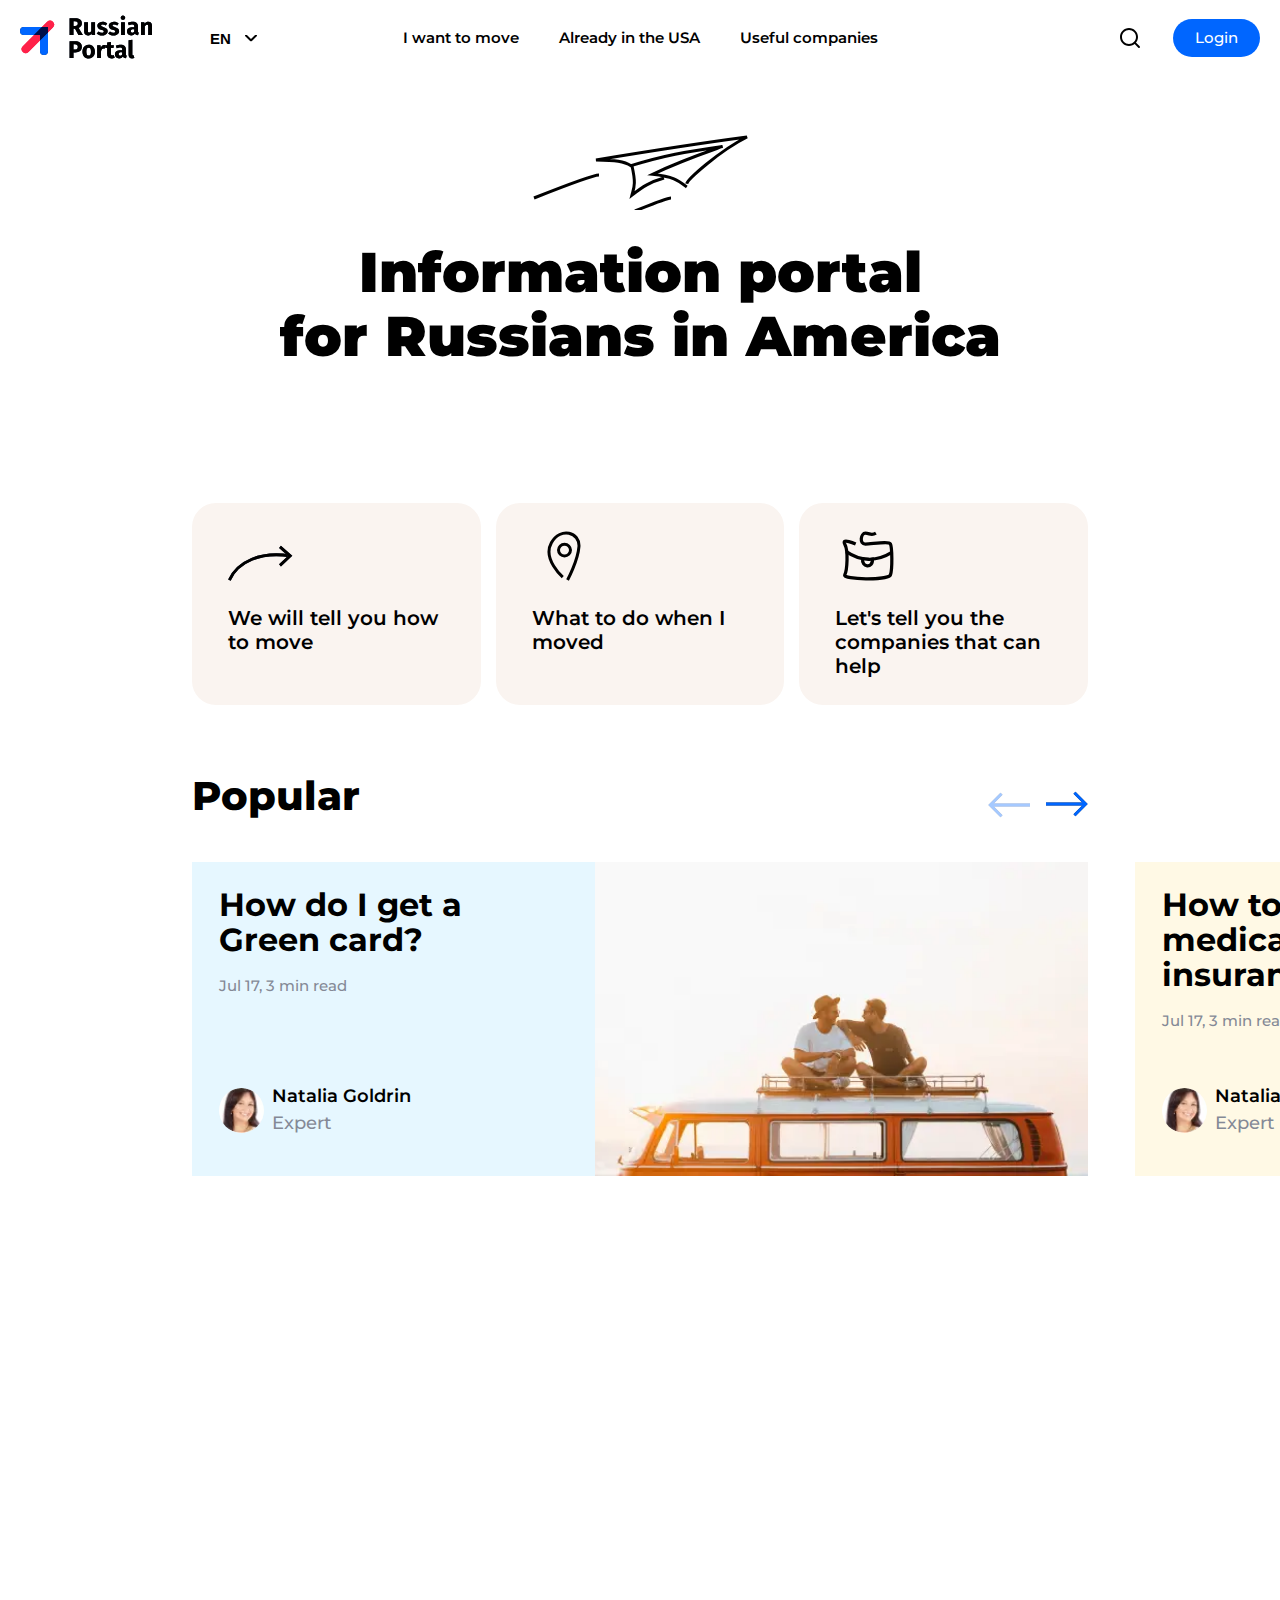
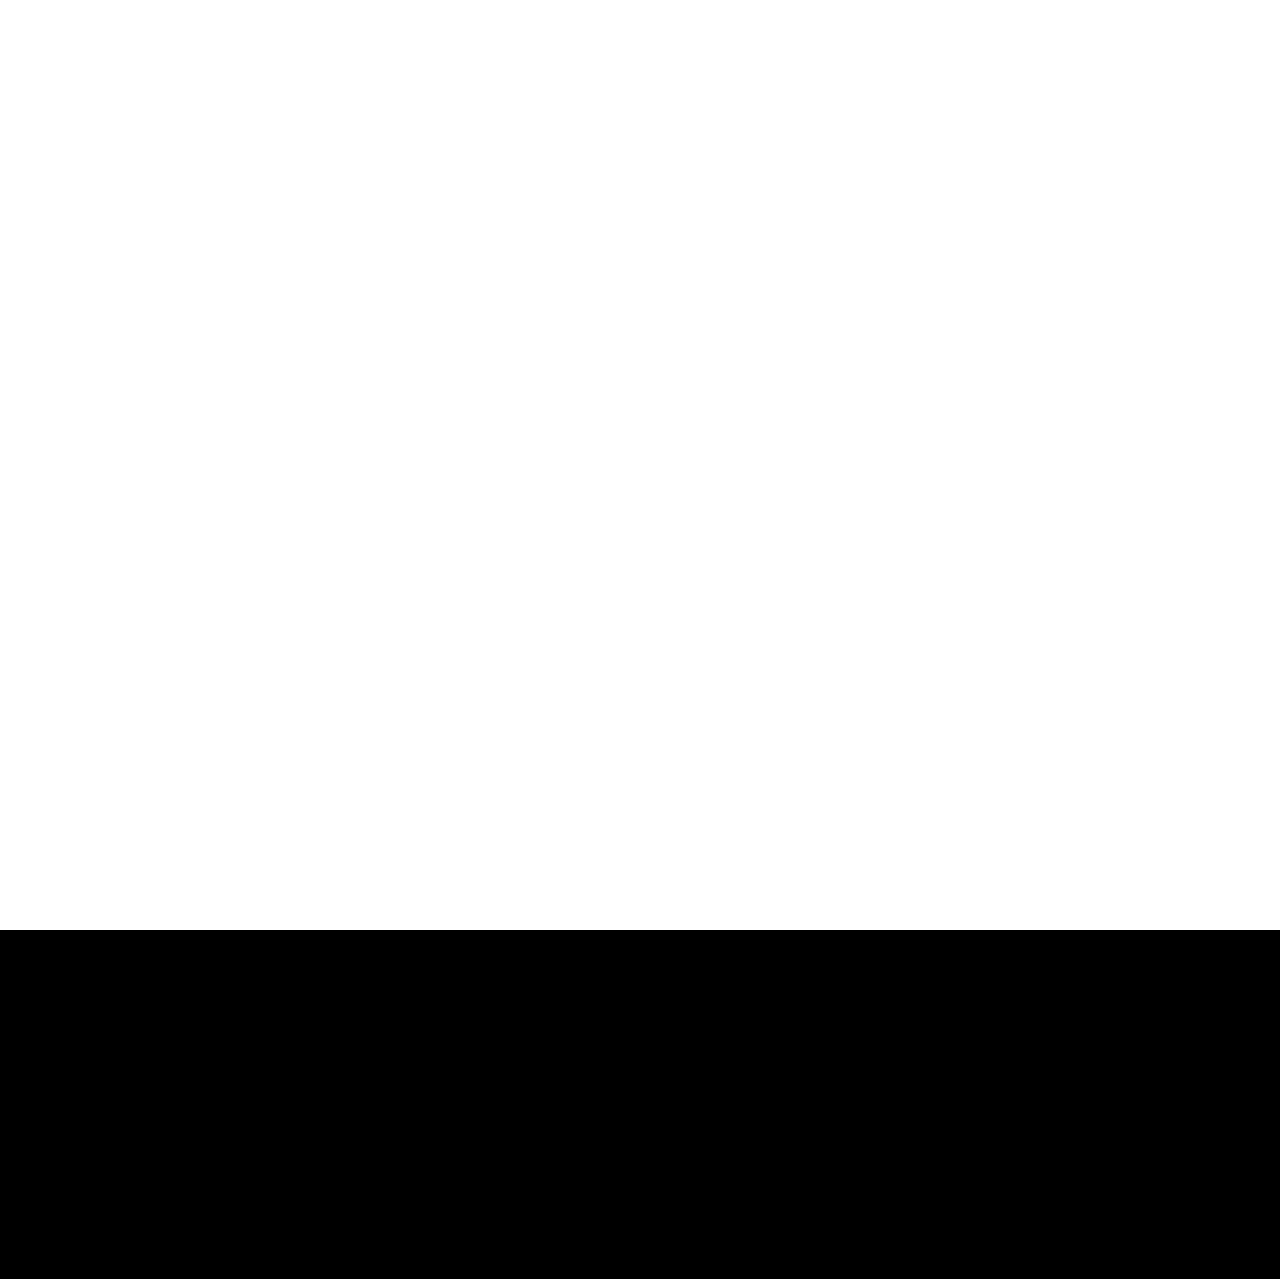
==== commit 27e412cd: "add dist" ====
--- a/docs/index.html
+++ b/docs/index.html
@@ -14,12 +14,14 @@
     <link rel="preload" href="fonts/Montserrat-Medium.woff2" as="font" type="font/woff2" crossorigin="anonymous">
     <link rel="preload" href="fonts/Montserrat-ExtraBold.woff2" as="font" type="font/woff2" crossorigin="anonymous">
     <!-- Styles -->
-    <link rel="stylesheet" href="https://cdn.jsdelivr.net/npm/@fancyapps/ui/dist/fancybox.css?_v=20220317062539" />
-    <link rel="stylesheet" href="css/main.min.css?_v=20220317062539">
+    <link rel="stylesheet" href="https://cdn.jsdelivr.net/npm/@fancyapps/ui/dist/fancybox.css?_v=20220331003034" />
+    <link rel="stylesheet" href="css/main.min.css?_v=20220331003034">
+    <script> </script>
 </head>
 
 <body>
     <header class="header" data-aos="fade-down">
+    <span class="flying-target"></span>
     <div class="container">
         <div class="header__wrapper">
             <div class="header__left">
@@ -36,13 +38,13 @@
             <nav class="header__nav" data-mobile-menu>
                 <span class="nav__title">Menu</span>
                 <ul class="header__nav-list">
-                    <li>
-                        <a href="#" class="@@class">I want to move</a>
-                    </li>
-                    <li>
+                    <li class="hover-elem">
+                        <a href="#">I want to move</a>
+                    </li>
+                    <li class="hover-elem">
                         <a href="#">Already in the USA</a>
                     </li>
-                    <li>
+                    <li class="hover-elem">
                         <a href="#">Useful companies</a>
                     </li>
                 </ul>
@@ -90,28 +92,28 @@
                     </h1>
                     <ul class="benefits__list">
                         <li class="list-item" data-aos="zoom-in" data-aos-delay="150">
-                            <div class="list-item__wrapper">
+                            <a href="#" class="list-item__wrapper">
                                 <div class="list-item__img">
                                     <img src="img/arrow.svg" alt="">
                                 </div>
                                 <h5 class="list-item__title">We will tell you how to move</h5>
-                            </div>
+                            </a>
                         </li>
                         <li class="list-item" data-aos="zoom-in" data-aos-delay="250">
-                            <div class="list-item__wrapper">
+                            <a href="#" class="list-item__wrapper">
                                 <div class="list-item__img">
                                     <img src="img/location.svg" alt="">
                                 </div>
                                 <h5 class="list-item__title">What to do when I moved</h5>
-                            </div>
+                            </a>
                         </li>
                         <li class="list-item" data-aos="zoom-in" data-aos-delay="350">
-                            <div class="list-item__wrapper">
+                            <a href="#" class="list-item__wrapper">
                                 <div class="list-item__img">
                                     <img src="img/bag.svg" alt="">
                                 </div>
                                 <h5 class="list-item__title">Let's tell you the companies that can help</h5>
-                            </div>
+                            </a>
                         </li>
                     </ul>
                 </div>
@@ -137,7 +139,7 @@
                         <div class="swiper-slide article-slide blue">
                             <div class="article-slide__content">
                                 <h3 class="article-slide__title ">
-                                    <a href="#" class="underlined-link">How do I get a Green card?</a>
+                                    <a href="#" class="">How do I get a Green card?</a>
                                 </h3>
                                 <span class="article-slide__date">Jul 17, 3 min read</span>
                                 <a href="#" class="article-slide__author author">
@@ -145,19 +147,19 @@
                                         <picture><source srcset="img/person.webp" type="image/webp"><img src="img/person.jpg" alt=""></picture>
                                     </div>
                                     <div class="author__info">
-                                        <span class="author__name underlined-link">Natalia Goldrin</span>
+                                        <span class="author__name ">Natalia Goldrin</span>
                                         <span class="author__status">Expert</span>
                                     </div>
                                 </a>
                             </div>
-                            <div class="article-slide__image">
+                            <a href="#" class="article-slide__image">
                                 <picture><source srcset="img/slide-image.webp" type="image/webp"><img src="img/slide-image.jpg" alt=""></picture>
-                            </div>
+                            </a>
                         </div>
                         <div class="swiper-slide article-slide yellow">
                             <div class="article-slide__content">
                                 <h3 class="article-slide__title">
-                                    <a href="#" class="underlined-link">How to get medical insurance </a>
+                                    <a href="#" class="">How to get medical insurance </a>
                                 </h3>
                                 <span class="article-slide__date">Jul 17, 3 min read</span>
                                 <a href="#" class="article-slide__author author">
@@ -165,19 +167,19 @@
                                         <picture><source srcset="img/person.webp" type="image/webp"><img src="img/person.jpg" alt=""></picture>
                                     </div>
                                     <div class="author__info">
-                                        <span class="author__name underlined-link">Natalia Goldrin</span>
+                                        <span class="author__name ">Natalia Goldrin</span>
                                         <span class="author__status">Expert</span>
                                     </div>
                                 </a>
                             </div>
-                            <div class="article-slide__image">
+                            <a href="#" class="article-slide__image">
                                 <picture><source srcset="img/slide-image.webp" type="image/webp"><img src="img/slide-image.jpg" alt=""></picture>
-                            </div>
+                            </a>
                         </div>
                         <div class="swiper-slide article-slide blue">
                             <div class="article-slide__content">
                                 <h3 class="article-slide__title">
-                                    <a href="#" class="underlined-link">How do I get a Green card?</a>
+                                    <a href="#" class="">How do I get a Green card?</a>
                                 </h3>
                                 <span class="article-slide__date">Jul 17, 3 min read</span>
                                 <a href="#" class="article-slide__author author">
@@ -185,19 +187,19 @@
                                         <picture><source srcset="img/person.webp" type="image/webp"><img src="img/person.jpg" alt=""></picture>
                                     </div>
                                     <div class="author__info">
-                                        <span class="author__name underlined-link">Natalia Goldrin</span>
+                                        <span class="author__name ">Natalia Goldrin</span>
                                         <span class="author__status">Expert</span>
                                     </div>
                                 </a>
                             </div>
-                            <div class="article-slide__image">
+                            <a href="#" class="article-slide__image">
                                 <picture><source srcset="img/slide-image.webp" type="image/webp"><img src="img/slide-image.jpg" alt=""></picture>
-                            </div>
+                            </a>
                         </div>
                         <div class="swiper-slide article-slide yellow">
                             <div class="article-slide__content">
                                 <h3 class="article-slide__title">
-                                    <a href="#" class="underlined-link">How to get medical insurance </a>
+                                    <a href="#" class="">How to get medical insurance </a>
                                 </h3>
                                 <span class="article-slide__date">Jul 17, 3 min read</span>
                                 <a href="#" class="article-slide__author author">
@@ -205,14 +207,14 @@
                                         <picture><source srcset="img/person.webp" type="image/webp"><img src="img/person.jpg" alt=""></picture>
                                     </div>
                                     <div class="author__info">
-                                        <span class="author__name underlined-link">Natalia Goldrin</span>
+                                        <span class="author__name ">Natalia Goldrin</span>
                                         <span class="author__status">Expert</span>
                                     </div>
                                 </a>
                             </div>
-                            <div class="article-slide__image">
+                            <a href="#" class="article-slide__image">
                                 <picture><source srcset="img/slide-image.webp" type="image/webp"><img src="img/slide-image.jpg" alt=""></picture>
-                            </div>
+                            </a>
                         </div>
                     </div>
                 </div>
@@ -220,7 +222,7 @@
                     <li class="list-item" data-aos="fade-up">
                         <article class="article">
                             <div class="article__content">
-                                <h4 class="article__title"><a href="#" class="underlined-link">How do I get a Green card?</a></h4>
+                                <h4 class="article__title"><a href="#" class="">How do I get a Green card?</a></h4>
                                 <div class="article__data">
                                     <span class="article__date">Jul 17, 3 min read</span>
                                     <a href="#" class="article__tag underlined-link">Work</a>
@@ -230,7 +232,7 @@
                                         <div class="author__img">
                                             <picture><source srcset="img/person.webp" type="image/webp"><img src="img/person.jpg" alt=""></picture>
                                         </div>
-                                        <span class="author__name underlined-link">Natalia Goldrin</span>
+                                        <span class="author__name ">Natalia Goldrin</span>
                                     </a>
                                     <div class="author__from">Co-founder identity lab, Atlanta </div>
                                 </div>
@@ -263,7 +265,7 @@
                     <li class="list-item" data-aos="fade-up">
                         <article class="article">
                             <div class="article__content">
-                                <h4 class="article__title"><a href="#" class="underlined-link">What documents and how to get them?</a></h4>
+                                <h4 class="article__title"><a href="#" class="">What documents and how to get them?</a></h4>
                                 <div class="article__data">
                                     <span class="article__date">Jul 17, 3 min read</span>
                                     <a href="#" class="article__tag underlined-link">Move</a>
@@ -273,7 +275,7 @@
                                         <div class="author__img">
                                             <picture><source srcset="img/person.webp" type="image/webp"><img src="img/person.jpg" alt=""></picture>
                                         </div>
-                                        <span class="author__name underlined-link">Natalia Goldrin</span>
+                                        <span class="author__name ">Natalia Goldrin</span>
                                     </a>
                                     <div class="author__from">Co-founder identity lab, Atlanta </div>
                                 </div>
@@ -309,7 +311,7 @@
                     <li class="list-item" data-aos="fade-up">
                         <article class="article">
                             <div class="article__content">
-                                <h4 class="article__title"><a href="#" class="underlined-link">How to get rights</a></h4>
+                                <h4 class="article__title"><a href="#" class="">How to get rights</a></h4>
                                 <div class="article__data">
                                     <span class="article__date">Jul 17, 3 min read</span>
                                     <a href="#" class="article__tag underlined-link">Life</a>
@@ -319,7 +321,7 @@
                                         <div class="author__img">
                                             <picture><source srcset="img/person.webp" type="image/webp"><img src="img/person.jpg" alt=""></picture>
                                         </div>
-                                        <span class="author__name underlined-link">Natalia Goldrin</span>
+                                        <span class="author__name ">Natalia Goldrin</span>
                                     </a>
                                     <div class="author__from">Co-founder identity lab, Atlanta </div>
                                 </div>
@@ -355,7 +357,7 @@
                     <li class="list-item" data-aos="fade-up">
                         <article class="article">
                             <div class="article__content">
-                                <h4 class="article__title"><a href="#" class="underlined-link">How to get insurance for a car</a></h4>
+                                <h4 class="article__title"><a href="#" class="">How to get insurance for a car</a></h4>
                                 <div class="article__data">
                                     <span class="article__date">Jul 17, 3 min read</span>
                                     <a href="#" class="article__tag underlined-link">Work</a>
@@ -365,7 +367,7 @@
                                         <div class="author__img">
                                             <picture><source srcset="img/person.webp" type="image/webp"><img src="img/person.jpg" alt=""></picture>
                                         </div>
-                                        <span class="author__name underlined-link">Natalia Goldrin</span>
+                                        <span class="author__name ">Natalia Goldrin</span>
                                     </a>
                                     <div class="author__from">Co-founder identity lab, Atlanta</div>
                                 </div>
@@ -398,7 +400,7 @@
                     <li class="list-item" data-aos="fade-up">
                         <article class="article">
                             <div class="article__content">
-                                <h4 class="article__title"><a href="#" class="underlined-link">How to find a job</a></h4>
+                                <h4 class="article__title"><a href="#" class="">How to find a job</a></h4>
                                 <div class="article__data">
                                     <span class="article__date">Jul 17, 3 min read</span>
                                     <a href="#" class="article__tag underlined-link">Work</a>
@@ -408,7 +410,7 @@
                                         <div class="author__img">
                                             <picture><source srcset="img/person.webp" type="image/webp"><img src="img/person.jpg" alt=""></picture>
                                         </div>
-                                        <span class="author__name underlined-link">Natalia Goldrin</span>
+                                        <span class="author__name ">Natalia Goldrin</span>
                                     </a>
                                     <div class="author__from">Co-founder identity lab, Atlanta </div>
                                 </div>
@@ -439,7 +441,7 @@
                         </article>
                     </li>
                 </ul>
-                <button class="btn blueBtn articles__more" data-aos="fade-up">Show more</button>
+                <div data-aos="fade-up"><button class="btn blueBtn articles__more">Show more</button></div>
             </div>
         </section>
     </main>
@@ -456,25 +458,25 @@
             <nav class="footer__nav col" data-aos="zoom-in">
                 <ul class="nav-list">
                     <li class="list-item">
-                        <a class="underlined-link" href="#">I want to move</a>
+                        <a class="footer__link" href="#">I want to move</a>
                     </li>
                     <li class="list-item">
-                        <a class="underlined-link" href="#">Already in the USA</a>
+                        <a class="footer__link" href="#">Already in the USA</a>
                     </li>
                     <li class="list-item">
-                        <a class="underlined-link" href="#">Useful companies</a>
+                        <a class="footer__link" href="#">Useful companies</a>
                     </li>
                 </ul>
             </nav>
             <ul class="footer__links col" data-aos="zoom-in">
                 <li class="list-item">
-                    <a class="underlined-link" href="">About</a>
+                    <a class="footer__link" href="#">About</a>
                 </li>
                 <li class="list-item">
-                    <a class="underlined-link" href="">I want to add a company</a>
+                    <a class="footer__link" href="#">I want to add a company</a>
                 </li>
                 <li class="list-item">
-                    <a class="underlined-link" href="">I want to write an article</a>
+                    <a class="footer__link" href="#">I want to write an article</a>
                 </li>
             </ul>
         </div>
@@ -487,6 +489,6 @@
     </div>
 </footer>
 
-<script src="https://cdn.jsdelivr.net/npm/@fancyapps/ui@4.0/dist/fancybox.umd.js?_v=20220317062539"></script>
-<script src="js/app.min.js?_v=20220317062539"></script>
+<script src="https://cdn.jsdelivr.net/npm/@fancyapps/ui@4.0/dist/fancybox.umd.js?_v=20220331003034"></script>
+<script src="js/app.min.js?_v=20220331003034"></script>
 </body>--- a/docs/css/main.min.css
+++ b/docs/css/main.min.css
@@ -1 +1 @@
-@font-face{font-family:Klein;font-display:swap;src:url(../fonts/Klein-Regular.woff2) format("woff2"),url(../fonts/Klein-Regular.woff) format("woff");font-weight:400;font-style:normal}@font-face{font-family:Montserrat;font-display:swap;src:url(../fonts/Montserrat-Bold.woff2) format("woff2"),url(../fonts/Montserrat-Bold.woff) format("woff");font-weight:700;font-style:normal}@font-face{font-family:Montserrat;font-display:swap;src:url(../fonts/Montserrat-Black.woff2) format("woff2"),url(../fonts/Montserrat-Black.woff) format("woff");font-weight:900;font-style:normal}@font-face{font-family:Montserrat;font-display:swap;src:url(../fonts/Montserrat-SemiBold.woff2) format("woff2"),url(../fonts/Montserrat-SemiBold.woff) format("woff");font-weight:600;font-style:normal}@font-face{font-family:Montserrat;font-display:swap;src:url(../fonts/Montserrat-Medium.woff2) format("woff2"),url(../fonts/Montserrat-Medium.woff) format("woff");font-weight:500;font-style:normal}@font-face{font-family:Montserrat;font-display:swap;src:url(../fonts/Montserrat-ExtraBold.woff2) format("woff2"),url(../fonts/Montserrat-ExtraBold.woff) format("woff");font-weight:800;font-style:normal}a,abbr,acronym,address,applet,article,aside,audio,b,big,blockquote,body,canvas,caption,center,cite,code,dd,del,details,dfn,div,dl,dt,em,embed,fieldset,figcaption,figure,footer,form,h1,h2,h3,h4,h5,h6,header,hgroup,html,i,iframe,img,ins,kbd,label,legend,li,mark,menu,nav,object,ol,output,p,pre,q,ruby,s,samp,section,small,span,strike,strong,sub,summary,sup,time,tt,u,ul,var,video{margin:0;padding:0;font-size:100%;vertical-align:baseline;display:block}a{text-decoration:none}a:active,a:hover{outline:0}li,ul{list-style-type:none;margin:0;padding:0}h1,h2,h3,h4,h5,h6{font-size:100%;font-weight:400}html{box-sizing:border-box}*,:after,:before{box-sizing:border-box}:focus{outline:0}audio,img,video{max-width:100%;height:auto}audio,canvas,iframe,img,svg,video{vertical-align:middle}iframe{border:0}img,svg{display:block}textarea{resize:vertical;overflow:auto;vertical-align:top;box-shadow:none;-webkit-box-shadow:none;-moz-box-shadow:none}button,input,select,textarea{padding:0;outline:0;border:none;font-size:100%;margin:0}button,input{line-height:normal}table{border-collapse:collapse;border-spacing:0}td,th{padding:0;text-align:left}@font-face{font-family:swiper-icons;src:url("data:application/font-woff;charset=utf-8;base64, [base64]//wADZ2x5ZgAAAywAAADMAAAD2MHtryVoZWFkAAABbAAAADAAAAA2E2+eoWhoZWEAAAGcAAAAHwAAACQC9gDzaG10eAAAAigAAAAZAAAArgJkABFsb2NhAAAC0AAAAFoAAABaFQAUGG1heHAAAAG8AAAAHwAAACAAcABAbmFtZQAAA/gAAAE5AAACXvFdBwlwb3N0AAAFNAAAAGIAAACE5s74hXjaY2BkYGAAYpf5Hu/j+W2+MnAzMYDAzaX6QjD6/4//Bxj5GA8AuRwMYGkAPywL13jaY2BkYGA88P8Agx4j+/8fQDYfA1AEBWgDAIB2BOoAeNpjYGRgYNBh4GdgYgABEMnIABJzYNADCQAACWgAsQB42mNgYfzCOIGBlYGB0YcxjYGBwR1Kf2WQZGhhYGBiYGVmgAFGBiQQkOaawtDAoMBQxXjg/wEGPcYDDA4wNUA2CCgwsAAAO4EL6gAAeNpj2M0gyAACqxgGNWBkZ2D4/wMA+xkDdgAAAHjaY2BgYGaAYBkGRgYQiAHyGMF8FgYHIM3DwMHABGQrMOgyWDLEM1T9/w8UBfEMgLzE////P/5//f/V/xv+r4eaAAeMbAxwIUYmIMHEgKYAYjUcsDAwsLKxc3BycfPw8jEQA/[base64]/uznmfPFBNODM2K7MTQ45YEAZqGP81AmGGcF3iPqOop0r1SPTaTbVkfUe4HXj97wYE+yNwWYxwWu4v1ugWHgo3S1XdZEVqWM7ET0cfnLGxWfkgR42o2PvWrDMBSFj/IHLaF0zKjRgdiVMwScNRAoWUoH78Y2icB/yIY09An6AH2Bdu/UB+yxopYshQiEvnvu0dURgDt8QeC8PDw7Fpji3fEA4z/PEJ6YOB5hKh4dj3EvXhxPqH/SKUY3rJ7srZ4FZnh1PMAtPhwP6fl2PMJMPDgeQ4rY8YT6Gzao0eAEA409DuggmTnFnOcSCiEiLMgxCiTI6Cq5DZUd3Qmp10vO0LaLTd2cjN4fOumlc7lUYbSQcZFkutRG7g6JKZKy0RmdLY680CDnEJ+UMkpFFe1RN7nxdVpXrC4aTtnaurOnYercZg2YVmLN/d/gczfEimrE/fs/bOuq29Zmn8tloORaXgZgGa78yO9/cnXm2BpaGvq25Dv9S4E9+5SIc9PqupJKhYFSSl47+Qcr1mYNAAAAeNptw0cKwkAAAMDZJA8Q7OUJvkLsPfZ6zFVERPy8qHh2YER+3i/BP83vIBLLySsoKimrqKqpa2hp6+jq6RsYGhmbmJqZSy0sraxtbO3sHRydnEMU4uR6yx7JJXveP7WrDycAAAAAAAH//wACeNpjYGRgYOABYhkgZgJCZgZNBkYGLQZtIJsFLMYAAAw3ALgAeNolizEKgDAQBCchRbC2sFER0YD6qVQiBCv/H9ezGI6Z5XBAw8CBK/m5iQQVauVbXLnOrMZv2oLdKFa8Pjuru2hJzGabmOSLzNMzvutpB3N42mNgZGBg4GKQYzBhYMxJLMlj4GBgAYow/P/PAJJhLM6sSoWKfWCAAwDAjgbRAAB42mNgYGBkAIIbCZo5IPrmUn0hGA0AO8EFTQAA");font-weight:400;font-style:normal}:root{--swiper-theme-color:#007aff}.swiper{margin-left:auto;margin-right:auto;position:relative;overflow:hidden;list-style:none;padding:0;z-index:1}.swiper-vertical>.swiper-wrapper{flex-direction:column}.swiper-wrapper{position:relative;width:100%;height:100%;z-index:1;display:flex;transition-property:transform;box-sizing:content-box}.swiper-android .swiper-slide,.swiper-wrapper{transform:translate3d(0,0,0)}.swiper-pointer-events{touch-action:pan-y}.swiper-pointer-events.swiper-vertical{touch-action:pan-x}.swiper-slide{flex-shrink:0;width:100%;height:100%;position:relative;transition-property:transform}.swiper-slide-invisible-blank{visibility:hidden}.swiper-autoheight,.swiper-autoheight .swiper-slide{height:auto}.swiper-autoheight .swiper-wrapper{align-items:flex-start;transition-property:transform,height}.swiper-backface-hidden .swiper-slide{transform:translateZ(0);-webkit-backface-visibility:hidden;backface-visibility:hidden}.swiper-3d,.swiper-3d.swiper-css-mode .swiper-wrapper{perspective:1200px}.swiper-3d .swiper-cube-shadow,.swiper-3d .swiper-slide,.swiper-3d .swiper-slide-shadow,.swiper-3d .swiper-slide-shadow-bottom,.swiper-3d .swiper-slide-shadow-left,.swiper-3d .swiper-slide-shadow-right,.swiper-3d .swiper-slide-shadow-top,.swiper-3d .swiper-wrapper{transform-style:preserve-3d}.swiper-3d .swiper-slide-shadow,.swiper-3d .swiper-slide-shadow-bottom,.swiper-3d .swiper-slide-shadow-left,.swiper-3d .swiper-slide-shadow-right,.swiper-3d .swiper-slide-shadow-top{position:absolute;left:0;top:0;width:100%;height:100%;pointer-events:none;z-index:10}.swiper-3d .swiper-slide-shadow{background:rgba(0,0,0,.15)}.swiper-3d .swiper-slide-shadow-left{background-image:linear-gradient(to left,rgba(0,0,0,.5),rgba(0,0,0,0))}.swiper-3d .swiper-slide-shadow-right{background-image:linear-gradient(to right,rgba(0,0,0,.5),rgba(0,0,0,0))}.swiper-3d .swiper-slide-shadow-top{background-image:linear-gradient(to top,rgba(0,0,0,.5),rgba(0,0,0,0))}.swiper-3d .swiper-slide-shadow-bottom{background-image:linear-gradient(to bottom,rgba(0,0,0,.5),rgba(0,0,0,0))}.swiper-css-mode>.swiper-wrapper{overflow:auto;scrollbar-width:none;-ms-overflow-style:none}.swiper-css-mode>.swiper-wrapper::-webkit-scrollbar{display:none}.swiper-css-mode>.swiper-wrapper>.swiper-slide{scroll-snap-align:start start}.swiper-horizontal.swiper-css-mode>.swiper-wrapper{-ms-scroll-snap-type:x mandatory;scroll-snap-type:x mandatory}.swiper-vertical.swiper-css-mode>.swiper-wrapper{-ms-scroll-snap-type:y mandatory;scroll-snap-type:y mandatory}.swiper-centered>.swiper-wrapper::before{content:"";flex-shrink:0;order:9999}.swiper-centered.swiper-horizontal>.swiper-wrapper>.swiper-slide:first-child{-webkit-margin-start:var(--swiper-centered-offset-before);margin-inline-start:var(--swiper-centered-offset-before)}.swiper-centered.swiper-horizontal>.swiper-wrapper::before{height:100%;min-height:1px;width:var(--swiper-centered-offset-after)}.swiper-centered.swiper-vertical>.swiper-wrapper>.swiper-slide:first-child{-webkit-margin-before:var(--swiper-centered-offset-before);margin-block-start:var(--swiper-centered-offset-before)}.swiper-centered.swiper-vertical>.swiper-wrapper::before{width:100%;min-width:1px;height:var(--swiper-centered-offset-after)}.swiper-centered>.swiper-wrapper>.swiper-slide{scroll-snap-align:center center}.swiper-virtual .swiper-slide{-webkit-backface-visibility:hidden;transform:translateZ(0)}.swiper-virtual.swiper-css-mode .swiper-wrapper::after{content:"";position:absolute;left:0;top:0;pointer-events:none}.swiper-virtual.swiper-css-mode.swiper-horizontal .swiper-wrapper::after{height:1px;width:var(--swiper-virtual-size)}.swiper-virtual.swiper-css-mode.swiper-vertical .swiper-wrapper::after{width:1px;height:var(--swiper-virtual-size)}:root{--swiper-navigation-size:44px}.swiper-button-next,.swiper-button-prev{position:absolute;top:50%;width:calc(var(--swiper-navigation-size)/ 44 * 27);height:var(--swiper-navigation-size);margin-top:calc(0px - var(--swiper-navigation-size)/ 2);z-index:10;cursor:pointer;display:flex;align-items:center;justify-content:center;color:var(--swiper-navigation-color,var(--swiper-theme-color))}.swiper-button-next.swiper-button-disabled,.swiper-button-prev.swiper-button-disabled{opacity:.35;cursor:auto;pointer-events:none}.swiper-button-next:after,.swiper-button-prev:after{font-family:swiper-icons;font-size:var(--swiper-navigation-size);text-transform:none!important;letter-spacing:0;text-transform:none;font-variant:initial;line-height:1}.swiper-button-prev,.swiper-rtl .swiper-button-next{left:10px;right:auto}.swiper-button-prev:after,.swiper-rtl .swiper-button-next:after{content:"prev"}.swiper-button-next,.swiper-rtl .swiper-button-prev{right:10px;left:auto}.swiper-button-next:after,.swiper-rtl .swiper-button-prev:after{content:"next"}.swiper-button-lock{display:none}.swiper-pagination{position:absolute;text-align:center;transition:.3s opacity;transform:translate3d(0,0,0);z-index:10}.swiper-pagination.swiper-pagination-hidden{opacity:0}.swiper-horizontal>.swiper-pagination-bullets,.swiper-pagination-bullets.swiper-pagination-horizontal,.swiper-pagination-custom,.swiper-pagination-fraction{bottom:10px;left:0;width:100%}.swiper-pagination-bullets-dynamic{overflow:hidden;font-size:0}.swiper-pagination-bullets-dynamic .swiper-pagination-bullet{transform:scale(.33);position:relative}.swiper-pagination-bullets-dynamic .swiper-pagination-bullet-active{transform:scale(1)}.swiper-pagination-bullets-dynamic .swiper-pagination-bullet-active-main{transform:scale(1)}.swiper-pagination-bullets-dynamic .swiper-pagination-bullet-active-prev{transform:scale(.66)}.swiper-pagination-bullets-dynamic .swiper-pagination-bullet-active-prev-prev{transform:scale(.33)}.swiper-pagination-bullets-dynamic .swiper-pagination-bullet-active-next{transform:scale(.66)}.swiper-pagination-bullets-dynamic .swiper-pagination-bullet-active-next-next{transform:scale(.33)}.swiper-pagination-bullet{width:var(--swiper-pagination-bullet-width,var(--swiper-pagination-bullet-size,8px));height:var(--swiper-pagination-bullet-height,var(--swiper-pagination-bullet-size,8px));display:inline-block;border-radius:50%;background:var(--swiper-pagination-bullet-inactive-color,#000);opacity:var(--swiper-pagination-bullet-inactive-opacity,.2)}button.swiper-pagination-bullet{border:none;margin:0;padding:0;box-shadow:none;-webkit-appearance:none;-moz-appearance:none;appearance:none}.swiper-pagination-clickable .swiper-pagination-bullet{cursor:pointer}.swiper-pagination-bullet:only-child{display:none!important}.swiper-pagination-bullet-active{opacity:var(--swiper-pagination-bullet-opacity,1);background:var(--swiper-pagination-color,var(--swiper-theme-color))}.swiper-pagination-vertical.swiper-pagination-bullets,.swiper-vertical>.swiper-pagination-bullets{right:10px;top:50%;transform:translate3d(0,-50%,0)}.swiper-pagination-vertical.swiper-pagination-bullets .swiper-pagination-bullet,.swiper-vertical>.swiper-pagination-bullets .swiper-pagination-bullet{margin:var(--swiper-pagination-bullet-vertical-gap,6px) 0;display:block}.swiper-pagination-vertical.swiper-pagination-bullets.swiper-pagination-bullets-dynamic,.swiper-vertical>.swiper-pagination-bullets.swiper-pagination-bullets-dynamic{top:50%;transform:translateY(-50%);width:8px}.swiper-pagination-vertical.swiper-pagination-bullets.swiper-pagination-bullets-dynamic .swiper-pagination-bullet,.swiper-vertical>.swiper-pagination-bullets.swiper-pagination-bullets-dynamic .swiper-pagination-bullet{display:inline-block;transition:.2s transform,.2s top}.swiper-horizontal>.swiper-pagination-bullets .swiper-pagination-bullet,.swiper-pagination-horizontal.swiper-pagination-bullets .swiper-pagination-bullet{margin:0 var(--swiper-pagination-bullet-horizontal-gap,4px)}.swiper-horizontal>.swiper-pagination-bullets.swiper-pagination-bullets-dynamic,.swiper-pagination-horizontal.swiper-pagination-bullets.swiper-pagination-bullets-dynamic{left:50%;transform:translateX(-50%);white-space:nowrap}.swiper-horizontal>.swiper-pagination-bullets.swiper-pagination-bullets-dynamic .swiper-pagination-bullet,.swiper-pagination-horizontal.swiper-pagination-bullets.swiper-pagination-bullets-dynamic .swiper-pagination-bullet{transition:.2s transform,.2s left}.swiper-horizontal.swiper-rtl>.swiper-pagination-bullets-dynamic .swiper-pagination-bullet{transition:.2s transform,.2s right}.swiper-pagination-progressbar{background:rgba(0,0,0,.25);position:absolute}.swiper-pagination-progressbar .swiper-pagination-progressbar-fill{background:var(--swiper-pagination-color,var(--swiper-theme-color));position:absolute;left:0;top:0;width:100%;height:100%;transform:scale(0);transform-origin:left top}.swiper-rtl .swiper-pagination-progressbar .swiper-pagination-progressbar-fill{transform-origin:right top}.swiper-horizontal>.swiper-pagination-progressbar,.swiper-pagination-progressbar.swiper-pagination-horizontal,.swiper-pagination-progressbar.swiper-pagination-vertical.swiper-pagination-progressbar-opposite,.swiper-vertical>.swiper-pagination-progressbar.swiper-pagination-progressbar-opposite{width:100%;height:4px;left:0;top:0}.swiper-horizontal>.swiper-pagination-progressbar.swiper-pagination-progressbar-opposite,.swiper-pagination-progressbar.swiper-pagination-horizontal.swiper-pagination-progressbar-opposite,.swiper-pagination-progressbar.swiper-pagination-vertical,.swiper-vertical>.swiper-pagination-progressbar{width:4px;height:100%;left:0;top:0}.swiper-pagination-lock{display:none}.swiper-scrollbar{border-radius:10px;position:relative;-ms-touch-action:none;background:rgba(0,0,0,.1)}.swiper-horizontal>.swiper-scrollbar{position:absolute;left:1%;bottom:3px;z-index:50;height:5px;width:98%}.swiper-vertical>.swiper-scrollbar{position:absolute;right:3px;top:1%;z-index:50;width:5px;height:98%}.swiper-scrollbar-drag{height:100%;width:100%;position:relative;background:rgba(0,0,0,.5);border-radius:10px;left:0;top:0}.swiper-scrollbar-cursor-drag{cursor:move}.swiper-scrollbar-lock{display:none}.swiper-zoom-container{width:100%;height:100%;display:flex;justify-content:center;align-items:center;text-align:center}.swiper-zoom-container>canvas,.swiper-zoom-container>img,.swiper-zoom-container>svg{max-width:100%;max-height:100%;-o-object-fit:contain;object-fit:contain}.swiper-slide-zoomed{cursor:move}.swiper-lazy-preloader{width:42px;height:42px;position:absolute;left:50%;top:50%;margin-left:-21px;margin-top:-21px;z-index:10;transform-origin:50%;box-sizing:border-box;border:4px solid var(--swiper-preloader-color,var(--swiper-theme-color));border-radius:50%;border-top-color:transparent}.swiper-slide-visible .swiper-lazy-preloader{-webkit-animation:swiper-preloader-spin 1s infinite linear;animation:swiper-preloader-spin 1s infinite linear}.swiper-lazy-preloader-white{--swiper-preloader-color:#fff}.swiper-lazy-preloader-black{--swiper-preloader-color:#000}@-webkit-keyframes swiper-preloader-spin{100%{transform:rotate(360deg)}}@keyframes swiper-preloader-spin{100%{transform:rotate(360deg)}}.swiper .swiper-notification{position:absolute;left:0;top:0;pointer-events:none;opacity:0;z-index:-1000}.swiper-free-mode>.swiper-wrapper{transition-timing-function:ease-out;margin:0 auto}.swiper-grid>.swiper-wrapper{flex-wrap:wrap}.swiper-grid-column>.swiper-wrapper{flex-wrap:wrap;flex-direction:column}.swiper-fade.swiper-free-mode .swiper-slide{transition-timing-function:ease-out}.swiper-fade .swiper-slide{pointer-events:none;transition-property:opacity}.swiper-fade .swiper-slide .swiper-slide{pointer-events:none}.swiper-fade .swiper-slide-active,.swiper-fade .swiper-slide-active .swiper-slide-active{pointer-events:auto}.swiper-cube{overflow:visible}.swiper-cube .swiper-slide{pointer-events:none;-webkit-backface-visibility:hidden;backface-visibility:hidden;z-index:1;visibility:hidden;transform-origin:0 0;width:100%;height:100%}.swiper-cube .swiper-slide .swiper-slide{pointer-events:none}.swiper-cube.swiper-rtl .swiper-slide{transform-origin:100% 0}.swiper-cube .swiper-slide-active,.swiper-cube .swiper-slide-active .swiper-slide-active{pointer-events:auto}.swiper-cube .swiper-slide-active,.swiper-cube .swiper-slide-next,.swiper-cube .swiper-slide-next+.swiper-slide,.swiper-cube .swiper-slide-prev{pointer-events:auto;visibility:visible}.swiper-cube .swiper-slide-shadow-bottom,.swiper-cube .swiper-slide-shadow-left,.swiper-cube .swiper-slide-shadow-right,.swiper-cube .swiper-slide-shadow-top{z-index:0;-webkit-backface-visibility:hidden;backface-visibility:hidden}.swiper-cube .swiper-cube-shadow{position:absolute;left:0;bottom:0;width:100%;height:100%;opacity:.6;z-index:0}.swiper-cube .swiper-cube-shadow:before{content:"";background:#000;position:absolute;left:0;top:0;bottom:0;right:0;filter:blur(50px)}.swiper-flip{overflow:visible}.swiper-flip .swiper-slide{pointer-events:none;-webkit-backface-visibility:hidden;backface-visibility:hidden;z-index:1}.swiper-flip .swiper-slide .swiper-slide{pointer-events:none}.swiper-flip .swiper-slide-active,.swiper-flip .swiper-slide-active .swiper-slide-active{pointer-events:auto}.swiper-flip .swiper-slide-shadow-bottom,.swiper-flip .swiper-slide-shadow-left,.swiper-flip .swiper-slide-shadow-right,.swiper-flip .swiper-slide-shadow-top{z-index:0;-webkit-backface-visibility:hidden;backface-visibility:hidden}.swiper-creative .swiper-slide{-webkit-backface-visibility:hidden;backface-visibility:hidden;overflow:hidden;transition-property:transform,opacity,height}.swiper-cards{overflow:visible}.swiper-cards .swiper-slide{transform-origin:center bottom;-webkit-backface-visibility:hidden;backface-visibility:hidden;overflow:hidden}[data-aos][data-aos][data-aos-duration="50"],body[data-aos-duration="50"] [data-aos]{transition-duration:50ms}[data-aos][data-aos][data-aos-delay="50"],body[data-aos-delay="50"] [data-aos]{transition-delay:0s}[data-aos][data-aos][data-aos-delay="50"].aos-animate,body[data-aos-delay="50"] [data-aos].aos-animate{transition-delay:50ms}[data-aos][data-aos][data-aos-duration="100"],body[data-aos-duration="100"] [data-aos]{transition-duration:.1s}[data-aos][data-aos][data-aos-delay="100"],body[data-aos-delay="100"] [data-aos]{transition-delay:0s}[data-aos][data-aos][data-aos-delay="100"].aos-animate,body[data-aos-delay="100"] [data-aos].aos-animate{transition-delay:.1s}[data-aos][data-aos][data-aos-duration="150"],body[data-aos-duration="150"] [data-aos]{transition-duration:.15s}[data-aos][data-aos][data-aos-delay="150"],body[data-aos-delay="150"] [data-aos]{transition-delay:0s}[data-aos][data-aos][data-aos-delay="150"].aos-animate,body[data-aos-delay="150"] [data-aos].aos-animate{transition-delay:.15s}[data-aos][data-aos][data-aos-duration="200"],body[data-aos-duration="200"] [data-aos]{transition-duration:.2s}[data-aos][data-aos][data-aos-delay="200"],body[data-aos-delay="200"] [data-aos]{transition-delay:0s}[data-aos][data-aos][data-aos-delay="200"].aos-animate,body[data-aos-delay="200"] [data-aos].aos-animate{transition-delay:.2s}[data-aos][data-aos][data-aos-duration="250"],body[data-aos-duration="250"] [data-aos]{transition-duration:.25s}[data-aos][data-aos][data-aos-delay="250"],body[data-aos-delay="250"] [data-aos]{transition-delay:0s}[data-aos][data-aos][data-aos-delay="250"].aos-animate,body[data-aos-delay="250"] [data-aos].aos-animate{transition-delay:.25s}[data-aos][data-aos][data-aos-duration="300"],body[data-aos-duration="300"] [data-aos]{transition-duration:.3s}[data-aos][data-aos][data-aos-delay="300"],body[data-aos-delay="300"] [data-aos]{transition-delay:0s}[data-aos][data-aos][data-aos-delay="300"].aos-animate,body[data-aos-delay="300"] [data-aos].aos-animate{transition-delay:.3s}[data-aos][data-aos][data-aos-duration="350"],body[data-aos-duration="350"] [data-aos]{transition-duration:.35s}[data-aos][data-aos][data-aos-delay="350"],body[data-aos-delay="350"] [data-aos]{transition-delay:0s}[data-aos][data-aos][data-aos-delay="350"].aos-animate,body[data-aos-delay="350"] [data-aos].aos-animate{transition-delay:.35s}[data-aos][data-aos][data-aos-duration="400"],body[data-aos-duration="400"] [data-aos]{transition-duration:.4s}[data-aos][data-aos][data-aos-delay="400"],body[data-aos-delay="400"] [data-aos]{transition-delay:0s}[data-aos][data-aos][data-aos-delay="400"].aos-animate,body[data-aos-delay="400"] [data-aos].aos-animate{transition-delay:.4s}[data-aos][data-aos][data-aos-duration="450"],body[data-aos-duration="450"] [data-aos]{transition-duration:.45s}[data-aos][data-aos][data-aos-delay="450"],body[data-aos-delay="450"] [data-aos]{transition-delay:0s}[data-aos][data-aos][data-aos-delay="450"].aos-animate,body[data-aos-delay="450"] [data-aos].aos-animate{transition-delay:.45s}[data-aos][data-aos][data-aos-duration="500"],body[data-aos-duration="500"] [data-aos]{transition-duration:.5s}[data-aos][data-aos][data-aos-delay="500"],body[data-aos-delay="500"] [data-aos]{transition-delay:0s}[data-aos][data-aos][data-aos-delay="500"].aos-animate,body[data-aos-delay="500"] [data-aos].aos-animate{transition-delay:.5s}[data-aos][data-aos][data-aos-duration="550"],body[data-aos-duration="550"] [data-aos]{transition-duration:.55s}[data-aos][data-aos][data-aos-delay="550"],body[data-aos-delay="550"] [data-aos]{transition-delay:0s}[data-aos][data-aos][data-aos-delay="550"].aos-animate,body[data-aos-delay="550"] [data-aos].aos-animate{transition-delay:.55s}[data-aos][data-aos][data-aos-duration="600"],body[data-aos-duration="600"] [data-aos]{transition-duration:.6s}[data-aos][data-aos][data-aos-delay="600"],body[data-aos-delay="600"] [data-aos]{transition-delay:0s}[data-aos][data-aos][data-aos-delay="600"].aos-animate,body[data-aos-delay="600"] [data-aos].aos-animate{transition-delay:.6s}[data-aos][data-aos][data-aos-duration="650"],body[data-aos-duration="650"] [data-aos]{transition-duration:.65s}[data-aos][data-aos][data-aos-delay="650"],body[data-aos-delay="650"] [data-aos]{transition-delay:0s}[data-aos][data-aos][data-aos-delay="650"].aos-animate,body[data-aos-delay="650"] [data-aos].aos-animate{transition-delay:.65s}[data-aos][data-aos][data-aos-duration="700"],body[data-aos-duration="700"] [data-aos]{transition-duration:.7s}[data-aos][data-aos][data-aos-delay="700"],body[data-aos-delay="700"] [data-aos]{transition-delay:0s}[data-aos][data-aos][data-aos-delay="700"].aos-animate,body[data-aos-delay="700"] [data-aos].aos-animate{transition-delay:.7s}[data-aos][data-aos][data-aos-duration="750"],body[data-aos-duration="750"] [data-aos]{transition-duration:.75s}[data-aos][data-aos][data-aos-delay="750"],body[data-aos-delay="750"] [data-aos]{transition-delay:0s}[data-aos][data-aos][data-aos-delay="750"].aos-animate,body[data-aos-delay="750"] [data-aos].aos-animate{transition-delay:.75s}[data-aos][data-aos][data-aos-duration="800"],body[data-aos-duration="800"] [data-aos]{transition-duration:.8s}[data-aos][data-aos][data-aos-delay="800"],body[data-aos-delay="800"] [data-aos]{transition-delay:0s}[data-aos][data-aos][data-aos-delay="800"].aos-animate,body[data-aos-delay="800"] [data-aos].aos-animate{transition-delay:.8s}[data-aos][data-aos][data-aos-duration="850"],body[data-aos-duration="850"] [data-aos]{transition-duration:.85s}[data-aos][data-aos][data-aos-delay="850"],body[data-aos-delay="850"] [data-aos]{transition-delay:0s}[data-aos][data-aos][data-aos-delay="850"].aos-animate,body[data-aos-delay="850"] [data-aos].aos-animate{transition-delay:.85s}[data-aos][data-aos][data-aos-duration="900"],body[data-aos-duration="900"] [data-aos]{transition-duration:.9s}[data-aos][data-aos][data-aos-delay="900"],body[data-aos-delay="900"] [data-aos]{transition-delay:0s}[data-aos][data-aos][data-aos-delay="900"].aos-animate,body[data-aos-delay="900"] [data-aos].aos-animate{transition-delay:.9s}[data-aos][data-aos][data-aos-duration="950"],body[data-aos-duration="950"] [data-aos]{transition-duration:.95s}[data-aos][data-aos][data-aos-delay="950"],body[data-aos-delay="950"] [data-aos]{transition-delay:0s}[data-aos][data-aos][data-aos-delay="950"].aos-animate,body[data-aos-delay="950"] [data-aos].aos-animate{transition-delay:.95s}[data-aos][data-aos][data-aos-duration="1000"],body[data-aos-duration="1000"] [data-aos]{transition-duration:1s}[data-aos][data-aos][data-aos-delay="1000"],body[data-aos-delay="1000"] [data-aos]{transition-delay:0s}[data-aos][data-aos][data-aos-delay="1000"].aos-animate,body[data-aos-delay="1000"] [data-aos].aos-animate{transition-delay:1s}[data-aos][data-aos][data-aos-duration="1050"],body[data-aos-duration="1050"] [data-aos]{transition-duration:1.05s}[data-aos][data-aos][data-aos-delay="1050"],body[data-aos-delay="1050"] [data-aos]{transition-delay:0s}[data-aos][data-aos][data-aos-delay="1050"].aos-animate,body[data-aos-delay="1050"] [data-aos].aos-animate{transition-delay:1.05s}[data-aos][data-aos][data-aos-duration="1100"],body[data-aos-duration="1100"] [data-aos]{transition-duration:1.1s}[data-aos][data-aos][data-aos-delay="1100"],body[data-aos-delay="1100"] [data-aos]{transition-delay:0s}[data-aos][data-aos][data-aos-delay="1100"].aos-animate,body[data-aos-delay="1100"] [data-aos].aos-animate{transition-delay:1.1s}[data-aos][data-aos][data-aos-duration="1150"],body[data-aos-duration="1150"] [data-aos]{transition-duration:1.15s}[data-aos][data-aos][data-aos-delay="1150"],body[data-aos-delay="1150"] [data-aos]{transition-delay:0s}[data-aos][data-aos][data-aos-delay="1150"].aos-animate,body[data-aos-delay="1150"] [data-aos].aos-animate{transition-delay:1.15s}[data-aos][data-aos][data-aos-duration="1200"],body[data-aos-duration="1200"] [data-aos]{transition-duration:1.2s}[data-aos][data-aos][data-aos-delay="1200"],body[data-aos-delay="1200"] [data-aos]{transition-delay:0s}[data-aos][data-aos][data-aos-delay="1200"].aos-animate,body[data-aos-delay="1200"] [data-aos].aos-animate{transition-delay:1.2s}[data-aos][data-aos][data-aos-duration="1250"],body[data-aos-duration="1250"] [data-aos]{transition-duration:1.25s}[data-aos][data-aos][data-aos-delay="1250"],body[data-aos-delay="1250"] [data-aos]{transition-delay:0s}[data-aos][data-aos][data-aos-delay="1250"].aos-animate,body[data-aos-delay="1250"] [data-aos].aos-animate{transition-delay:1.25s}[data-aos][data-aos][data-aos-duration="1300"],body[data-aos-duration="1300"] [data-aos]{transition-duration:1.3s}[data-aos][data-aos][data-aos-delay="1300"],body[data-aos-delay="1300"] [data-aos]{transition-delay:0s}[data-aos][data-aos][data-aos-delay="1300"].aos-animate,body[data-aos-delay="1300"] [data-aos].aos-animate{transition-delay:1.3s}[data-aos][data-aos][data-aos-duration="1350"],body[data-aos-duration="1350"] [data-aos]{transition-duration:1.35s}[data-aos][data-aos][data-aos-delay="1350"],body[data-aos-delay="1350"] [data-aos]{transition-delay:0s}[data-aos][data-aos][data-aos-delay="1350"].aos-animate,body[data-aos-delay="1350"] [data-aos].aos-animate{transition-delay:1.35s}[data-aos][data-aos][data-aos-duration="1400"],body[data-aos-duration="1400"] [data-aos]{transition-duration:1.4s}[data-aos][data-aos][data-aos-delay="1400"],body[data-aos-delay="1400"] [data-aos]{transition-delay:0s}[data-aos][data-aos][data-aos-delay="1400"].aos-animate,body[data-aos-delay="1400"] [data-aos].aos-animate{transition-delay:1.4s}[data-aos][data-aos][data-aos-duration="1450"],body[data-aos-duration="1450"] [data-aos]{transition-duration:1.45s}[data-aos][data-aos][data-aos-delay="1450"],body[data-aos-delay="1450"] [data-aos]{transition-delay:0s}[data-aos][data-aos][data-aos-delay="1450"].aos-animate,body[data-aos-delay="1450"] [data-aos].aos-animate{transition-delay:1.45s}[data-aos][data-aos][data-aos-duration="1500"],body[data-aos-duration="1500"] [data-aos]{transition-duration:1.5s}[data-aos][data-aos][data-aos-delay="1500"],body[data-aos-delay="1500"] [data-aos]{transition-delay:0s}[data-aos][data-aos][data-aos-delay="1500"].aos-animate,body[data-aos-delay="1500"] [data-aos].aos-animate{transition-delay:1.5s}[data-aos][data-aos][data-aos-duration="1550"],body[data-aos-duration="1550"] [data-aos]{transition-duration:1.55s}[data-aos][data-aos][data-aos-delay="1550"],body[data-aos-delay="1550"] [data-aos]{transition-delay:0s}[data-aos][data-aos][data-aos-delay="1550"].aos-animate,body[data-aos-delay="1550"] [data-aos].aos-animate{transition-delay:1.55s}[data-aos][data-aos][data-aos-duration="1600"],body[data-aos-duration="1600"] [data-aos]{transition-duration:1.6s}[data-aos][data-aos][data-aos-delay="1600"],body[data-aos-delay="1600"] [data-aos]{transition-delay:0s}[data-aos][data-aos][data-aos-delay="1600"].aos-animate,body[data-aos-delay="1600"] [data-aos].aos-animate{transition-delay:1.6s}[data-aos][data-aos][data-aos-duration="1650"],body[data-aos-duration="1650"] [data-aos]{transition-duration:1.65s}[data-aos][data-aos][data-aos-delay="1650"],body[data-aos-delay="1650"] [data-aos]{transition-delay:0s}[data-aos][data-aos][data-aos-delay="1650"].aos-animate,body[data-aos-delay="1650"] [data-aos].aos-animate{transition-delay:1.65s}[data-aos][data-aos][data-aos-duration="1700"],body[data-aos-duration="1700"] [data-aos]{transition-duration:1.7s}[data-aos][data-aos][data-aos-delay="1700"],body[data-aos-delay="1700"] [data-aos]{transition-delay:0s}[data-aos][data-aos][data-aos-delay="1700"].aos-animate,body[data-aos-delay="1700"] [data-aos].aos-animate{transition-delay:1.7s}[data-aos][data-aos][data-aos-duration="1750"],body[data-aos-duration="1750"] [data-aos]{transition-duration:1.75s}[data-aos][data-aos][data-aos-delay="1750"],body[data-aos-delay="1750"] [data-aos]{transition-delay:0s}[data-aos][data-aos][data-aos-delay="1750"].aos-animate,body[data-aos-delay="1750"] [data-aos].aos-animate{transition-delay:1.75s}[data-aos][data-aos][data-aos-duration="1800"],body[data-aos-duration="1800"] [data-aos]{transition-duration:1.8s}[data-aos][data-aos][data-aos-delay="1800"],body[data-aos-delay="1800"] [data-aos]{transition-delay:0s}[data-aos][data-aos][data-aos-delay="1800"].aos-animate,body[data-aos-delay="1800"] [data-aos].aos-animate{transition-delay:1.8s}[data-aos][data-aos][data-aos-duration="1850"],body[data-aos-duration="1850"] [data-aos]{transition-duration:1.85s}[data-aos][data-aos][data-aos-delay="1850"],body[data-aos-delay="1850"] [data-aos]{transition-delay:0s}[data-aos][data-aos][data-aos-delay="1850"].aos-animate,body[data-aos-delay="1850"] [data-aos].aos-animate{transition-delay:1.85s}[data-aos][data-aos][data-aos-duration="1900"],body[data-aos-duration="1900"] [data-aos]{transition-duration:1.9s}[data-aos][data-aos][data-aos-delay="1900"],body[data-aos-delay="1900"] [data-aos]{transition-delay:0s}[data-aos][data-aos][data-aos-delay="1900"].aos-animate,body[data-aos-delay="1900"] [data-aos].aos-animate{transition-delay:1.9s}[data-aos][data-aos][data-aos-duration="1950"],body[data-aos-duration="1950"] [data-aos]{transition-duration:1.95s}[data-aos][data-aos][data-aos-delay="1950"],body[data-aos-delay="1950"] [data-aos]{transition-delay:0s}[data-aos][data-aos][data-aos-delay="1950"].aos-animate,body[data-aos-delay="1950"] [data-aos].aos-animate{transition-delay:1.95s}[data-aos][data-aos][data-aos-duration="2000"],body[data-aos-duration="2000"] [data-aos]{transition-duration:2s}[data-aos][data-aos][data-aos-delay="2000"],body[data-aos-delay="2000"] [data-aos]{transition-delay:0s}[data-aos][data-aos][data-aos-delay="2000"].aos-animate,body[data-aos-delay="2000"] [data-aos].aos-animate{transition-delay:2s}[data-aos][data-aos][data-aos-duration="2050"],body[data-aos-duration="2050"] [data-aos]{transition-duration:2.05s}[data-aos][data-aos][data-aos-delay="2050"],body[data-aos-delay="2050"] [data-aos]{transition-delay:0s}[data-aos][data-aos][data-aos-delay="2050"].aos-animate,body[data-aos-delay="2050"] [data-aos].aos-animate{transition-delay:2.05s}[data-aos][data-aos][data-aos-duration="2100"],body[data-aos-duration="2100"] [data-aos]{transition-duration:2.1s}[data-aos][data-aos][data-aos-delay="2100"],body[data-aos-delay="2100"] [data-aos]{transition-delay:0s}[data-aos][data-aos][data-aos-delay="2100"].aos-animate,body[data-aos-delay="2100"] [data-aos].aos-animate{transition-delay:2.1s}[data-aos][data-aos][data-aos-duration="2150"],body[data-aos-duration="2150"] [data-aos]{transition-duration:2.15s}[data-aos][data-aos][data-aos-delay="2150"],body[data-aos-delay="2150"] [data-aos]{transition-delay:0s}[data-aos][data-aos][data-aos-delay="2150"].aos-animate,body[data-aos-delay="2150"] [data-aos].aos-animate{transition-delay:2.15s}[data-aos][data-aos][data-aos-duration="2200"],body[data-aos-duration="2200"] [data-aos]{transition-duration:2.2s}[data-aos][data-aos][data-aos-delay="2200"],body[data-aos-delay="2200"] [data-aos]{transition-delay:0s}[data-aos][data-aos][data-aos-delay="2200"].aos-animate,body[data-aos-delay="2200"] [data-aos].aos-animate{transition-delay:2.2s}[data-aos][data-aos][data-aos-duration="2250"],body[data-aos-duration="2250"] [data-aos]{transition-duration:2.25s}[data-aos][data-aos][data-aos-delay="2250"],body[data-aos-delay="2250"] [data-aos]{transition-delay:0s}[data-aos][data-aos][data-aos-delay="2250"].aos-animate,body[data-aos-delay="2250"] [data-aos].aos-animate{transition-delay:2.25s}[data-aos][data-aos][data-aos-duration="2300"],body[data-aos-duration="2300"] [data-aos]{transition-duration:2.3s}[data-aos][data-aos][data-aos-delay="2300"],body[data-aos-delay="2300"] [data-aos]{transition-delay:0s}[data-aos][data-aos][data-aos-delay="2300"].aos-animate,body[data-aos-delay="2300"] [data-aos].aos-animate{transition-delay:2.3s}[data-aos][data-aos][data-aos-duration="2350"],body[data-aos-duration="2350"] [data-aos]{transition-duration:2.35s}[data-aos][data-aos][data-aos-delay="2350"],body[data-aos-delay="2350"] [data-aos]{transition-delay:0s}[data-aos][data-aos][data-aos-delay="2350"].aos-animate,body[data-aos-delay="2350"] [data-aos].aos-animate{transition-delay:2.35s}[data-aos][data-aos][data-aos-duration="2400"],body[data-aos-duration="2400"] [data-aos]{transition-duration:2.4s}[data-aos][data-aos][data-aos-delay="2400"],body[data-aos-delay="2400"] [data-aos]{transition-delay:0s}[data-aos][data-aos][data-aos-delay="2400"].aos-animate,body[data-aos-delay="2400"] [data-aos].aos-animate{transition-delay:2.4s}[data-aos][data-aos][data-aos-duration="2450"],body[data-aos-duration="2450"] [data-aos]{transition-duration:2.45s}[data-aos][data-aos][data-aos-delay="2450"],body[data-aos-delay="2450"] [data-aos]{transition-delay:0s}[data-aos][data-aos][data-aos-delay="2450"].aos-animate,body[data-aos-delay="2450"] [data-aos].aos-animate{transition-delay:2.45s}[data-aos][data-aos][data-aos-duration="2500"],body[data-aos-duration="2500"] [data-aos]{transition-duration:2.5s}[data-aos][data-aos][data-aos-delay="2500"],body[data-aos-delay="2500"] [data-aos]{transition-delay:0s}[data-aos][data-aos][data-aos-delay="2500"].aos-animate,body[data-aos-delay="2500"] [data-aos].aos-animate{transition-delay:2.5s}[data-aos][data-aos][data-aos-duration="2550"],body[data-aos-duration="2550"] [data-aos]{transition-duration:2.55s}[data-aos][data-aos][data-aos-delay="2550"],body[data-aos-delay="2550"] [data-aos]{transition-delay:0s}[data-aos][data-aos][data-aos-delay="2550"].aos-animate,body[data-aos-delay="2550"] [data-aos].aos-animate{transition-delay:2.55s}[data-aos][data-aos][data-aos-duration="2600"],body[data-aos-duration="2600"] [data-aos]{transition-duration:2.6s}[data-aos][data-aos][data-aos-delay="2600"],body[data-aos-delay="2600"] [data-aos]{transition-delay:0s}[data-aos][data-aos][data-aos-delay="2600"].aos-animate,body[data-aos-delay="2600"] [data-aos].aos-animate{transition-delay:2.6s}[data-aos][data-aos][data-aos-duration="2650"],body[data-aos-duration="2650"] [data-aos]{transition-duration:2.65s}[data-aos][data-aos][data-aos-delay="2650"],body[data-aos-delay="2650"] [data-aos]{transition-delay:0s}[data-aos][data-aos][data-aos-delay="2650"].aos-animate,body[data-aos-delay="2650"] [data-aos].aos-animate{transition-delay:2.65s}[data-aos][data-aos][data-aos-duration="2700"],body[data-aos-duration="2700"] [data-aos]{transition-duration:2.7s}[data-aos][data-aos][data-aos-delay="2700"],body[data-aos-delay="2700"] [data-aos]{transition-delay:0s}[data-aos][data-aos][data-aos-delay="2700"].aos-animate,body[data-aos-delay="2700"] [data-aos].aos-animate{transition-delay:2.7s}[data-aos][data-aos][data-aos-duration="2750"],body[data-aos-duration="2750"] [data-aos]{transition-duration:2.75s}[data-aos][data-aos][data-aos-delay="2750"],body[data-aos-delay="2750"] [data-aos]{transition-delay:0s}[data-aos][data-aos][data-aos-delay="2750"].aos-animate,body[data-aos-delay="2750"] [data-aos].aos-animate{transition-delay:2.75s}[data-aos][data-aos][data-aos-duration="2800"],body[data-aos-duration="2800"] [data-aos]{transition-duration:2.8s}[data-aos][data-aos][data-aos-delay="2800"],body[data-aos-delay="2800"] [data-aos]{transition-delay:0s}[data-aos][data-aos][data-aos-delay="2800"].aos-animate,body[data-aos-delay="2800"] [data-aos].aos-animate{transition-delay:2.8s}[data-aos][data-aos][data-aos-duration="2850"],body[data-aos-duration="2850"] [data-aos]{transition-duration:2.85s}[data-aos][data-aos][data-aos-delay="2850"],body[data-aos-delay="2850"] [data-aos]{transition-delay:0s}[data-aos][data-aos][data-aos-delay="2850"].aos-animate,body[data-aos-delay="2850"] [data-aos].aos-animate{transition-delay:2.85s}[data-aos][data-aos][data-aos-duration="2900"],body[data-aos-duration="2900"] [data-aos]{transition-duration:2.9s}[data-aos][data-aos][data-aos-delay="2900"],body[data-aos-delay="2900"] [data-aos]{transition-delay:0s}[data-aos][data-aos][data-aos-delay="2900"].aos-animate,body[data-aos-delay="2900"] [data-aos].aos-animate{transition-delay:2.9s}[data-aos][data-aos][data-aos-duration="2950"],body[data-aos-duration="2950"] [data-aos]{transition-duration:2.95s}[data-aos][data-aos][data-aos-delay="2950"],body[data-aos-delay="2950"] [data-aos]{transition-delay:0s}[data-aos][data-aos][data-aos-delay="2950"].aos-animate,body[data-aos-delay="2950"] [data-aos].aos-animate{transition-delay:2.95s}[data-aos][data-aos][data-aos-duration="3000"],body[data-aos-duration="3000"] [data-aos]{transition-duration:3s}[data-aos][data-aos][data-aos-delay="3000"],body[data-aos-delay="3000"] [data-aos]{transition-delay:0s}[data-aos][data-aos][data-aos-delay="3000"].aos-animate,body[data-aos-delay="3000"] [data-aos].aos-animate{transition-delay:3s}[data-aos]{pointer-events:none}[data-aos].aos-animate{pointer-events:auto}[data-aos][data-aos][data-aos-easing=linear],body[data-aos-easing=linear] [data-aos]{transition-timing-function:cubic-bezier(.25,.25,.75,.75)}[data-aos][data-aos][data-aos-easing=ease],body[data-aos-easing=ease] [data-aos]{transition-timing-function:ease}[data-aos][data-aos][data-aos-easing=ease-in],body[data-aos-easing=ease-in] [data-aos]{transition-timing-function:ease-in}[data-aos][data-aos][data-aos-easing=ease-out],body[data-aos-easing=ease-out] [data-aos]{transition-timing-function:ease-out}[data-aos][data-aos][data-aos-easing=ease-in-out],body[data-aos-easing=ease-in-out] [data-aos]{transition-timing-function:ease-in-out}[data-aos][data-aos][data-aos-easing=ease-in-back],body[data-aos-easing=ease-in-back] [data-aos]{transition-timing-function:cubic-bezier(.6,-.28,.735,.045)}[data-aos][data-aos][data-aos-easing=ease-out-back],body[data-aos-easing=ease-out-back] [data-aos]{transition-timing-function:cubic-bezier(.175,.885,.32,1.275)}[data-aos][data-aos][data-aos-easing=ease-in-out-back],body[data-aos-easing=ease-in-out-back] [data-aos]{transition-timing-function:cubic-bezier(.68,-.55,.265,1.55)}[data-aos][data-aos][data-aos-easing=ease-in-sine],body[data-aos-easing=ease-in-sine] [data-aos]{transition-timing-function:cubic-bezier(.47,0,.745,.715)}[data-aos][data-aos][data-aos-easing=ease-out-sine],body[data-aos-easing=ease-out-sine] [data-aos]{transition-timing-function:cubic-bezier(.39,.575,.565,1)}[data-aos][data-aos][data-aos-easing=ease-in-out-sine],body[data-aos-easing=ease-in-out-sine] [data-aos]{transition-timing-function:cubic-bezier(.445,.05,.55,.95)}[data-aos][data-aos][data-aos-easing=ease-in-quad],body[data-aos-easing=ease-in-quad] [data-aos]{transition-timing-function:cubic-bezier(.55,.085,.68,.53)}[data-aos][data-aos][data-aos-easing=ease-out-quad],body[data-aos-easing=ease-out-quad] [data-aos]{transition-timing-function:cubic-bezier(.25,.46,.45,.94)}[data-aos][data-aos][data-aos-easing=ease-in-out-quad],body[data-aos-easing=ease-in-out-quad] [data-aos]{transition-timing-function:cubic-bezier(.455,.03,.515,.955)}[data-aos][data-aos][data-aos-easing=ease-in-cubic],body[data-aos-easing=ease-in-cubic] [data-aos]{transition-timing-function:cubic-bezier(.55,.085,.68,.53)}[data-aos][data-aos][data-aos-easing=ease-out-cubic],body[data-aos-easing=ease-out-cubic] [data-aos]{transition-timing-function:cubic-bezier(.25,.46,.45,.94)}[data-aos][data-aos][data-aos-easing=ease-in-out-cubic],body[data-aos-easing=ease-in-out-cubic] [data-aos]{transition-timing-function:cubic-bezier(.455,.03,.515,.955)}[data-aos][data-aos][data-aos-easing=ease-in-quart],body[data-aos-easing=ease-in-quart] [data-aos]{transition-timing-function:cubic-bezier(.55,.085,.68,.53)}[data-aos][data-aos][data-aos-easing=ease-out-quart],body[data-aos-easing=ease-out-quart] [data-aos]{transition-timing-function:cubic-bezier(.25,.46,.45,.94)}[data-aos][data-aos][data-aos-easing=ease-in-out-quart],body[data-aos-easing=ease-in-out-quart] [data-aos]{transition-timing-function:cubic-bezier(.455,.03,.515,.955)}.unselectable{-webkit-touch-callout:none;-webkit-user-select:none;-moz-user-select:none;-ms-user-select:none;user-select:none}.select{color:#000}.select-wrapper{margin-right:25px;position:relative}.select-wrapper select{cursor:pointer;-webkit-appearance:none}.select-wrapper:before{content:"";position:absolute;right:0;top:50%;transform:translateY(-50%);width:12px;height:7px;background-image:url("data:image/svg+xml;charset=UTF-8,%3csvg width='12' height='7' viewBox='0 0 12 7' fill='none' xmlns='http://www.w3.org/2000/svg'%3e%3cpath fill-rule='evenodd' clip-rule='evenodd' d='M0.292893 0.292893C0.683417 -0.0976311 1.31658 -0.0976311 1.70711 0.292893L6 4.58579L10.2929 0.292893C10.6834 -0.0976311 11.3166 -0.0976311 11.7071 0.292893C12.0976 0.683417 12.0976 1.31658 11.7071 1.70711L6.70711 6.70711C6.31658 7.09763 5.68342 7.09763 5.29289 6.70711L0.292893 1.70711C-0.0976311 1.31658 -0.0976311 0.683417 0.292893 0.292893Z' fill='black'/%3e%3c/svg%3e");background-position:right center;background-repeat:no-repeat}.underlined-link{cursor:pointer;text-decoration:underline;text-decoration-color:transparent;transition:.3s ease-in-out!important;-webkit-text-decoration-color:transparent;-moz-text-decoration-color:transparent}.underlined-link:hover{text-decoration-color:#06f;-webkit-text-decoration-color:#06f;-moz-text-decoration-color:#06f}html{scroll-behavior:smooth;line-height:1.55;font-size:18px;color:#000;height:100%}body{display:flex;flex-direction:column;height:100%;font-family:Montserrat;font-size:18px;font-weight:500;-webkit-font-smoothing:antialiased;-moz-osx-font-smoothing:grayscale;margin:0;padding:0;background-color:#fff}body.hidden{overflow:hidden}*,:after,:before{box-sizing:border-box}h1,h2,h3,h4,h5,h6{margin:0}li,ul{list-style-type:none;margin:0;padding:0}section{overflow:hidden;padding:30px 0}.section__title{font-size:40px;font-weight:800;margin-bottom:35px}.section__title.articles-title{padding-right:110px}.container{width:100%;flex:0 0 auto;position:relative;max-width:1440px;margin:0 auto;padding:0 20px}.container.small{max-width:936px}.btn{font-size:15px;font-family:Montserrat;display:flex;width:-webkit-fit-content;width:-moz-fit-content;width:fit-content;align-items:center;justify-content:center;padding:8px 20px;line-height:120%;cursor:pointer;border-radius:36px;border:2px solid transparent;transition:color .3s ease,background-color .3s ease,transform .3s ease,border-color .3s ease}.btn:hover{border-color:#1f283f;background-color:#1f283f;color:#fff}.btn:active{transform:translateY(2px)}.btn.wide{padding:8px 28px}.btn.wery-wide{padding:8px 43px}.blueBtn{background-color:#06f;color:#fff}.ghostBtn{background-color:transparent;color:#fff;border-color:rgba(217,227,232,.2)}.borderBtn{background-color:transparent;color:#1d1e21;border-color:#000;font-weight:600}button{cursor:pointer;border:none;background-color:transparent}@-webkit-keyframes doOpacity{0%{opacity:0}100%{opacity:1}}@keyframes doOpacity{0%{opacity:0}100%{opacity:1}}.sidebar-btn{display:none;cursor:pointer;background-color:#06f;padding:5px;position:fixed;left:0;top:76px;width:40px;height:35px;overflow:hidden;border-radius:0 5px 5px 0}.sidebar-btn:hover{background-color:#1f283f}.sidebar-btn svg{transition:transform .4s ease-in-out;width:100%;height:100%;-o-object-fit:contain;object-fit:contain;transform:rotate(180deg)}.header{padding:15px 0;position:fixed;left:0;top:0;width:100%;background:#fff;z-index:20}.header.fixed{transition:box-shadow .4s ease-in-out!important;box-shadow:0 2px 12px rgba(0,0,0,.1)}.header__wrapper{display:flex;align-items:center;justify-content:space-between}.header__logo{width:135px;height:46px;flex:0 0 auto;overflow:hidden;margin-right:50px}.header__logo img,.header__logo svg{width:100%;height:100%;-o-object-fit:contain;object-fit:contain;-o-object-position:center;object-position:center}.header__lang{background-color:#fff;cursor:pointer;justify-self:flex-start;font-weight:600;font-size:15px}.header__lang option{font-weight:600;font-size:15px}.header__left,.header__right{display:flex;align-items:center;flex:0 0 20%}.header__right{align-items:stretch}.header__left .select-wrapper{flex:0 0 auto;padding-right:20px}.header__left .select-wrapper select{width:200%}.header__right{justify-content:flex-end}.header__left{justify-content:flex-start}.header__nav .close__btn,.header__nav .nav__lang,.header__nav .nav__title{display:none}.header__nav-list{flex-wrap:wrap;display:flex;align-items:center;justify-content:center}.header__nav-list li{margin:0 20px}.header__nav-list a{position:relative;font-weight:600;font-size:15px;color:#000}.header__nav-list a.active::before{position:absolute;content:"";height:3px;width:100%;bottom:-5px;background-color:#06f}.header__search{padding:5px;margin-right:26px}.header__burger{display:none;flex-direction:column;height:auto;width:38px;justify-content:space-around;margin-left:20px}.header__burger span{transition:transform .4s ease-in-out;border-radius:4px;height:4px;width:100%;background-color:#06f}main{padding-top:77px}.main-screen{padding-top:58px}.main-screen__wrapper{display:flex;flex-direction:column;align-items:center}.main-screen__title{font-size:56px;margin-bottom:134px;font-weight:900;text-align:center;line-height:114%}.main-screen__image{width:215px;height:75px;overflow:hidden;margin-bottom:31px}.main-screen__image img,.main-screen__image svg{width:100%;height:auto;-o-object-fit:cover;object-fit:cover;-o-object-position:center;object-position:center}.benefits__list{display:flex;align-items:stretch;margin-right:-7.5px;margin-left:-7.5px}.benefits__list.two{padding:30px 0}.benefits__list.two .list-item{flex:0 0 50%;padding:0 7.5px}.benefits__list.two .list-item__wrapper{height:100%;background-color:#faf4f0;border-radius:24px;padding:28px 32px 51px 36px}.benefits__list .list-item{flex:0 0 33.33%;padding:0 7.5px}.benefits__list .list-item__title{font-weight:600;font-size:20px;line-height:120%}.benefits__list .list-item__wrapper{height:100%;background-color:#faf4f0;border-radius:24px;padding:28px 25px 27px 36px}.benefits__list .list-item__img{width:65px;height:50px;overflow:hidden;margin-bottom:25px}.benefits__list .list-item__img img,.benefits__list .list-item__img svg{width:100px;height:100%;-o-object-fit:contain;object-fit:contain;-o-object-position:bottom;object-position:bottom}.articles{padding-bottom:75px}.articles__slider{margin-bottom:54px;position:relative;padding-top:70px;margin-top:-70px;overflow:visible}.swiper__navigation{height:25px;width:100px;display:flex;align-items:stretch;justify-content:space-between;position:absolute;top:0;right:0}.swiper__navigation .swiper-button-next,.swiper__navigation .swiper-button-prev{transition:opacity .3s ease,transform .3s ease;position:static;margin:0;width:42px;height:100%}.swiper__navigation .swiper-button-next path,.swiper__navigation .swiper-button-prev path{transition:stroke .3s ease}.swiper__navigation .swiper-button-next:hover path,.swiper__navigation .swiper-button-prev:hover path{stroke:#1f283f}.swiper__navigation .swiper-button-next:active path,.swiper__navigation .swiper-button-prev:active path{stroke:#06f}.swiper__navigation .swiper-button-next::after,.swiper__navigation .swiper-button-prev::after{display:none}.swiper__navigation .swiper-button-prev{transform:rotate(-180deg)}.article-slide{height:auto;display:flex;align-items:stretch}.article-slide.blue .article-slide__content{background-color:#e6f7ff}.article-slide.yellow .article-slide__content{background-color:#fff9e5}.article-slide__content{flex:0 0 45%;padding:25px 115px 38px 27px;display:flex;flex-direction:column;align-items:flex-start}.article-slide__title{font-weight:700;font-size:32px;line-height:110%;margin-bottom:17px}.article-slide__title a{color:#000;overflow:hidden;text-overflow:ellipsis;display:-moz-box;display:-webkit-box;-webkit-line-clamp:3;-webkit-box-orient:vertical;line-clamp:3;box-orient:vertical}.article-slide__date{font-size:15px;color:#848996;margin-bottom:50px}.article-slide__author{margin-top:auto;display:flex;align-items:center;justify-content:flex-start}.article-slide__author .author__image{flex:0 0 auto;margin-right:8px;width:45px;height:45px;overflow:hidden;border-radius:50%}.article-slide__author .author__image img{width:100%;height:100%;-o-object-fit:cover;object-fit:cover;-o-object-position:center;object-position:center}.author__name{font-weight:600;color:#000}.author__status{color:#848996;font-weight:500}.article__author{flex-wrap:wrap;display:flex;align-items:center;justify-content:flex-start}.article__author .author__info{font-size:15px}.article__author .author__img{width:21px;height:21px;overflow:hidden;flex:0 0 auto;margin-right:10px;border-radius:50%}.article__author .author__img img{width:100%;height:100%;-o-object-fit:cover;object-fit:cover;-o-object-position:center;object-position:center}.article__author .author__link{margin-bottom:17px;display:flex;align-items:center;justify-content:flex-start;margin-right:15px}.article__author .author__name{font-size:15px;font-weight:600;color:#000}.article__author .author__from{margin-bottom:17px;font-size:16px;font-weight:400;font-family:Klein;color:#848996}.article-slide__image{height:auto;flex:1 0 55%;overflow:hidden}.article-slide__image img{width:100%;height:100%;-o-object-fit:cover;object-fit:cover;-o-object-position:center;object-position:center}.article__data{display:flex;align-items:center;justify-content:flex-start;margin-bottom:16px}.article__data *{color:#848996;font-size:15px;font-weight:500}.article__data .article__date{margin-right:16px}.articles__list{display:flex;flex-direction:column;align-items:flex-start;margin-bottom:20px}.articles__list .list-item{width:100%}.articles__list .list-item:not(:last-child){border-bottom:1px solid #d9e2e6}.articles__list .article{width:100%;display:flex;align-items:flex-start;justify-content:space-between;padding:30px 15px 30px 0}.articles__list .article__content{padding-right:50px;display:flex;flex-direction:column;align-items:flex-start;justify-content:flex-start}.articles__list .article__img{flex:0 0 auto;width:160px;height:100px;overflow:hidden;border-radius:24px}.articles__list .article__img img,.articles__list .article__img svg{width:100%;height:100%;-o-object-fit:cover;object-fit:cover;-o-object-position:center;object-position:center}.article__title{font-weight:700;font-size:32px;margin-bottom:8px}.article__title a{color:#000}.article__info{flex-wrap:wrap}.article__comments,.article__info,.article__likes{display:flex;justify-content:flex-start;align-items:flex-start}.article__comments,.article__likes{margin-right:30px;font-size:15px;font-weight:500;color:#848996}.article__comments .comments__ico,.article__comments .likes__ico,.article__likes .comments__ico,.article__likes .likes__ico{margin-right:6px;flex:0 0 auto;width:24px;height:24px;overflow:hidden}.article__comments .comments__ico img,.article__comments .comments__ico svg,.article__comments .likes__ico img,.article__comments .likes__ico svg,.article__likes .comments__ico img,.article__likes .comments__ico svg,.article__likes .likes__ico img,.article__likes .likes__ico svg{width:100%;height:100%;-o-object-fit:contain;object-fit:contain;-o-object-position:center;object-position:center}.footer{margin-top:auto;background-color:#000;padding-top:78px;padding-bottom:20px}.footer__top{margin-right:-10px;margin-left:-10px;margin-bottom:55px;flex-wrap:wrap;display:flex;justify-content:space-between;align-items:flex-start}.footer__top .list-item a{color:#fff}.footer__top .list-item:not(:last-child){margin-bottom:16px}.footer__top .col{padding:10px}.footer__authorization .btn{margin-bottom:20px}.footer__bottom{display:flex;justify-content:space-between;align-items:flex-start;flex-wrap:wrap}.footer__copyright{margin-right:20px;font-size:15px;color:rgba(255,255,255,.5)}.company__head .wrapper{display:flex;justify-content:space-between;align-items:flex-start;margin-bottom:20px}.company__head .company__data{flex:0 0 auto}.company__head .company__reviews-count{font-size:15px;color:#848996}.company__head .company__desc{max-width:60%;color:#1d1e21;margin-bottom:24px}.company__name{font-weight:900;font-size:56px;line-height:111%;padding-right:10px}.star__raiting{display:flex;align-items:center;justify-content:flex-end;margin-bottom:7px}.star__raiting .raiting__ico{width:26px;height:26px;background-image:url("data:image/svg+xml;charset=UTF-8,%3csvg width='26' height='24' viewBox='0 0 26 24' fill='none' xmlns='http://www.w3.org/2000/svg'%3e%3cpath d='M13 0L17.5847 6.68967L25.3637 8.98278L20.4182 15.4103L20.6412 23.5172L13 20.8L5.35879 23.5172L5.58176 15.4103L0.636266 8.98278L8.41527 6.68967L13 0Z' fill='%231F283F'/%3e%3cpath d='M13 0L17.5847 6.68967L25.3637 8.98278L20.4182 15.4103L20.6412 23.5172L13 20.8L5.35879 23.5172L5.58176 15.4103L0.636266 8.98278L8.41527 6.68967L13 0Z' fill='%230066FF'/%3e%3c/svg%3e");background-repeat:no-repeat;background-position:center;background-size:contain}.star__raiting .raiting__num{font-size:20px;font-weight:600;margin-right:8px}.company__tags{padding-right:120px;display:flex;align-items:center;justify-content:flex-start;flex-wrap:wrap;margin-bottom:20px}.company__tag{font-size:15px;padding:8px 16px;border-radius:24px;background-color:#000;color:#fff;margin-bottom:8px}.company__tag:not(:last-child){margin-right:8px}.back-link{width:-webkit-fit-content;width:-moz-fit-content;width:fit-content;color:#06f;display:flex;align-items:flex-start;justify-content:flex-start;font-weight:600;transition:color .3s ease}.back-link svg{margin-right:10px}.back-link path{transition:stroke .3s ease}.back-link:hover{color:#1f283f}.back-link:hover path{stroke:#1f283f}.company__slider{margin-bottom:40px;position:relative;padding-top:60px;margin-top:-60px;overflow:visible}.company__slider .swiper-slide{height:auto;max-height:250px}.company__slider .company__img{height:250px;overflow:hidden;border-radius:24px}.company__slider .company__img img{width:100%;height:100%;-o-object-fit:cover;object-fit:cover;-o-object-position:center;object-position:center}.company__contacts{flex-wrap:wrap;display:flex;align-items:center;justify-content:space-between;margin-bottom:55px}.company__website{margin-bottom:15px;color:#06f;margin-right:10px;transition:color .3s ease}.company__website:hover{color:#1f283f}.company__connection{margin-bottom:15px;display:flex;align-items:center;justify-content:flex-start}.company__connection .btn:not(:last-child){margin-right:11px}.company__section{overflow:visible;padding:0}.company__body{padding-bottom:60px;position:relative;display:flex;align-items:flex-start;border-bottom:1px solid #d9e2e6}.company__info{flex:1 0 60%}.info-title{font-size:20px;font-weight:600;margin-bottom:20px;line-height:120%}.company__shedule{padding:30px 0 35px 0;border-bottom:1px solid #d9e2e6}.shedule__item{display:flex;align-items:center;justify-content:space-between}.shedule__item .shedule__day,.shedule__item .shedule__time{flex:0 0 auto}.shedule__item .shedule__line{height:1px;background-color:#d9e2e6;width:100%;margin-left:10px;margin-right:27px}.shedule__item:not(:last-child){margin-bottom:20px}.info__block{padding:26px 0 20px 0}.info__block .info-title{margin-bottom:10px}.info__block:not(:last-child){border-bottom:1px solid #d9e2e6}.company__address{flex:0 0 40%;font-style:normal;position:-webkit-sticky;position:sticky;top:107px;padding-left:70px}.address__link{color:#06f;font-weight:600;transition:color .3s ease}.address__link:hover{color:#1f283f}.address__map{width:100%;height:178px;overflow:hidden;border-radius:24px;margin:30px 0 10px 0}.address__map img{width:100%;height:100%;-o-object-fit:cover;object-fit:cover;-o-object-position:center;object-position:center}.star-rating{font-size:0}.star-rating__wrap{display:inline-block;font-size:1rem}.star-rating__wrap:after{content:"";display:table;clear:both}.star-rating__input{display:none}.star-rating__ico:hover:before,.star-rating__ico:hover~.star-rating__ico:before,.star-rating__input:checked~.star-rating__ico:before{position:absolute;content:"";width:29px;height:29px;background-image:url("data:image/svg+xml;charset=UTF-8,%3csvg width='29' height='27' viewBox='0 0 29 27' fill='none' xmlns='http://www.w3.org/2000/svg'%3e%3cpath d='M14.5 0L19.6137 7.46155L28.2903 10.0193L22.7742 17.1884L23.0229 26.2307L14.5 23.2L5.97711 26.2307L6.22581 17.1884L0.709681 10.0193L9.38627 7.46155L14.5 0Z' fill='%231F283F'/%3e%3cpath d='M14.5 0L19.6137 7.46155L28.2903 10.0193L22.7742 17.1884L23.0229 26.2307L14.5 23.2L5.97711 26.2307L6.22581 17.1884L0.709681 10.0193L9.38627 7.46155L14.5 0Z' fill='%230066FF'/%3e%3c/svg%3e");background-repeat:no-repeat;background-size:contain;background-position:center}.star-rating__ico{float:right;cursor:pointer;margin-right:10px;width:29px;height:29px;background-image:url("data:image/svg+xml;charset=UTF-8,%3csvg width='29' height='27' viewBox='0 0 29 27' fill='none' xmlns='http://www.w3.org/2000/svg'%3e%3cpath d='M14.5 0.884454L19.2013 7.74421L19.3018 7.89087L19.4724 7.94115L27.4492 10.2926L22.3779 16.8835L22.2695 17.0245L22.2744 17.2022L22.503 25.5152L14.6675 22.7289L14.5 22.6693L14.3325 22.7289L6.49698 25.5152L6.72562 17.2022L6.73051 17.0245L6.62208 16.8835L1.55085 10.2926L9.52765 7.94115L9.69819 7.89087L9.7987 7.74421L14.5 0.884454Z' stroke='%23D9E2E6'/%3e%3c/svg%3e");background-repeat:no-repeat;background-size:contain;background-position:center}.reviews-textarea{margin-bottom:16px;position:relative;width:100%}.reviews-textarea textarea{width:100%;border:1px solid #d9e2e6;border-radius:16px;padding:17px 37px 17px 22px;text-align:left;font-family:Montserrat;font-weight:500;color:#1f283f;min-height:104px}.reviews-textarea .reviews__load-label{overflow:hidden;position:absolute;right:12px;bottom:15px;width:24px;height:24px;background-size:cover;background-repeat:no-repeat;background-image:url("data:image/svg+xml;charset=UTF-8,%3csvg width='24' height='24' viewBox='0 0 24 24' fill='none' xmlns='http://www.w3.org/2000/svg'%3e%3cpath d='M10.1154 8.69345V18.4301C10.1154 18.4301 10.1154 20.7143 7.77659 20.7143C5.43782 20.7143 5.43782 18.4301 5.43782 18.4301C5.43782 18.4301 5.43765 14.533 5.43782 7.50775C5.43799 0.482495 15.7552 0.954587 15.7552 7.50775C15.7552 14.0609 15.7552 15.641 15.7552 15.641' stroke='%231D1E21' stroke-width='2'/%3e%3c/svg%3e")}.reviews-textarea .reviews__load-label .reviews__load{cursor:pointer;position:absolute;left:0;right:0;top:0;bottom:0;opacity:0;z-index:1}.reviews{padding-bottom:58px}.reviews .section__title{line-height:120%}.form-group-stars{margin-bottom:28px}.stars__title{font-size:15px;color:#848996;margin-bottom:12px}.form__btn{padding:8px 26px}.form__btn.disable{background:#d9e2e6;cursor:no-drop}.form__btn.disable:hover{border:2px solid transparent}.reviews__form{margin-bottom:56px}.reviews__tittle-wrap{margin-bottom:35px;display:flex;align-items:center;justify-content:flex-start}.reviews__tittle-wrap .reviews__tittle-count{font-weight:700;line-height:120%;margin-left:18px;font-size:32px;color:#848996}.reviews__tittle-wrap .section__title{margin-bottom:0;font-size:32px}.review{margin-bottom:51px}.review .review{margin-top:50px;margin-left:50px}.review .review__head{display:flex;align-items:flex-end;justify-content:space-between;margin-bottom:24px}.review .review__info{margin-right:20px}.review .review__date{font-size:15px;margin-bottom:8px;color:#848996}.review .info-title{margin-bottom:0}.review .review__text{font-size:18px;color:#1f283f}.review .review__body{margin-bottom:21px}.review .review__footer{display:flex;align-items:center;justify-content:flex-start}.review .review__solve{width:-webkit-fit-content;width:-moz-fit-content;width:fit-content;font-size:15px;color:#06f;font-weight:600;margin-right:41px;transition:color .3s ease}.review .review__solve:hover{color:#1f283f}.review__likes{display:flex;align-items:center;justify-content:center}.review__likes .likes__count{margin-right:9px;font-size:15px;font-weight:600}.review__likes .likes__count.plus{color:#00b051}.review__likes .likes__count.minus{color:red}.review__likes .like-wrap{margin-right:9px;position:relative;width:22px;height:22px}.review__likes .like-wrap input{cursor:pointer;position:absolute;left:0;top:0;width:100%;height:100%;opacity:0;z-index:2}.review__likes .like-wrap g{transition:opacity .3s ease,fill .3s ease}.review__likes .like-wrap:nth-of-type(1) input:checked+.like-ico svg path{fill:#00b051}.review__likes .like-wrap:nth-of-type(1) input:checked+.like-ico g{opacity:.5}.review__likes .like-wrap:nth-of-type(2) input:checked+.like-ico svg path{fill:red}.review__likes .like-wrap:nth-of-type(2) input:checked+.like-ico g{opacity:.5}.review__likes .like-wrap:nth-of-type(1) .like-ico{transform:rotate(180deg)}.review__likes .like-wrap:hover g{opacity:.4}.review__likes .like-ico{z-index:1;left:0;top:0;position:absolute;width:100%;height:100%}.review__more{padding-left:27px;padding-right:27px;font-weight:600;color:#000}.other-sentence .section__title{margin-bottom:15px;padding-right:0;line-height:120%}.other-sentence__list-item{padding-top:43px;padding-bottom:47px;display:flex;align-items:stretch;justify-content:flex-start}.other-sentence__list-item:not(:last-child){border-bottom:1px solid #d9e2e6}.other-sentence__list-item .list-item__img{flex:0 0 auto;margin-right:30px;height:168px;width:196px;overflow:hidden;border-radius:24px}.other-sentence__list-item .list-item__img img{height:100%;width:100%;-o-object-fit:cover;object-fit:cover;-o-object-position:center;object-position:center}.other-sentence__list-item .list-item__title{font-size:32px;font-weight:700;margin-bottom:8px}.other-sentence__list-item .list-item__title a{width:-webkit-fit-content;width:-moz-fit-content;width:fit-content;color:#000;transition:color .3s ease}.other-sentence__list-item .list-item__title:hover a{color:#1f283f}.other-sentence__list-item .list-item__desc{font-size:18px;margin-bottom:16px;color:#1f283f}.other-sentence__list-item .list-item__wrapper{display:flex;align-items:flex-start;justify-content:flex-start}.other-sentence__list-item .list-item__from{font-size:18px;color:#848996;position:relative;padding-left:40px}.other-sentence__list-item .list-item__from::before{position:absolute;width:24px;height:24px;content:"";left:0;top:50%;transform:translateY(-50%);background-image:url("data:image/svg+xml;charset=UTF-8,%3csvg width='24' height='24' viewBox='0 0 24 24' fill='none' xmlns='http://www.w3.org/2000/svg'%3e%3cg opacity='0.3'%3e%3cpath fill-rule='evenodd' clip-rule='evenodd' d='M12 2C9.87827 2 7.84344 2.84285 6.34315 4.34315C4.84285 5.84344 4 7.87827 4 10C4 13.0981 6.01574 16.1042 8.22595 18.4373C9.31061 19.5822 10.3987 20.5195 11.2167 21.1708C11.5211 21.4133 11.787 21.6152 12 21.7726C12.213 21.6152 12.4789 21.4133 12.7833 21.1708C13.6013 20.5195 14.6894 19.5822 15.774 18.4373C17.9843 16.1042 20 13.0981 20 10C20 7.87827 19.1571 5.84344 17.6569 4.34315C16.1566 2.84285 14.1217 2 12 2ZM12 23C11.4453 23.8321 11.445 23.8319 11.4448 23.8317L11.4419 23.8298L11.4352 23.8253L11.4123 23.8098C11.3928 23.7966 11.3651 23.7776 11.3296 23.753C11.2585 23.7038 11.1565 23.6321 11.0278 23.5392C10.7705 23.3534 10.4064 23.0822 9.97082 22.7354C9.10133 22.043 7.93939 21.0428 6.77405 19.8127C4.48426 17.3958 2 13.9019 2 10C2 7.34784 3.05357 4.8043 4.92893 2.92893C6.8043 1.05357 9.34784 0 12 0C14.6522 0 17.1957 1.05357 19.0711 2.92893C20.9464 4.8043 22 7.34784 22 10C22 13.9019 19.5157 17.3958 17.226 19.8127C16.0606 21.0428 14.8987 22.043 14.0292 22.7354C13.5936 23.0822 13.2295 23.3534 12.9722 23.5392C12.8435 23.6321 12.7415 23.7038 12.6704 23.753C12.6349 23.7776 12.6072 23.7966 12.5877 23.8098L12.5648 23.8253L12.5581 23.8298L12.556 23.8312C12.5557 23.8314 12.5547 23.8321 12 23ZM12 23L12.5547 23.8321C12.2188 24.056 11.7807 24.0556 11.4448 23.8317L12 23Z' fill='black'/%3e%3cpath fill-rule='evenodd' clip-rule='evenodd' d='M12 8C10.8954 8 10 8.89543 10 10C10 11.1046 10.8954 12 12 12C13.1046 12 14 11.1046 14 10C14 8.89543 13.1046 8 12 8ZM8 10C8 7.79086 9.79086 6 12 6C14.2091 6 16 7.79086 16 10C16 12.2091 14.2091 14 12 14C9.79086 14 8 12.2091 8 10Z' fill='black'/%3e%3c/g%3e%3c/svg%3e");background-repeat:no-repeat;background-position:center;background-size:contain}.other-sentence__list-item .list-item__content{margin-right:16px}.companies{padding-top:30px;overflow:visible;padding-bottom:100px}.companies .other-sentence__list-item:last-child{border-bottom:1px solid #d9e2e6}.companies .company__name{margin-bottom:35px}.stisky__wrapper{padding-bottom:30px;display:flex;align-items:flex-start}.stisky__wrapper .stisky__menu{top:106px;opacity:0;transition:transform .8s ease-in-out,opacity .6s ease-in-out .5s;padding-right:40px;max-width:252px;margin-left:-252px;position:-webkit-sticky;position:sticky;top:107px;width:100%}.stisky__wrapper .stisky__content .container{padding-left:0}.stisky__wrapper .stisky__content .section__title{margin-bottom:13px;line-height:120%}.stisky__wrapper .stisky__content .articles__slider{margin-top:0;padding-top:0}.companies__menu .list-item{margin-bottom:20px;line-height:120%}.companies__menu a{padding-left:1.5vw;font-weight:600;font-size:20px;color:rgba(0,0,0,.5)}.companies__menu a.active{color:#000;border-left:3px solid #06f}.companies__selects{display:flex;align-items:center;justify-content:flex-start}.companies__select{background-color:#fff;margin-right:22px;max-width:165px;width:auto;text-overflow:ellipsis;font-weight:600;font-size:15px;padding-right:5px}.companies__search{padding:8px 18px;border-radius:36px;border:1px solid #d9e2e6;width:100%}.input__wrapper{width:300px;margin-right:30px}.companies__filters{flex-wrap:wrap;display:flex;justify-content:space-between;align-items:flex-start}.companies__map-link{position:relative;font-weight:600;font-size:15px;padding-right:34px;color:#848996;width:-webkit-fit-content;width:-moz-fit-content;width:fit-content}.companies__map-link::before{position:absolute;width:24px;height:24px;content:"";right:0;top:50%;transform:translateY(-50%);background-image:url("data:image/svg+xml;charset=UTF-8,%3csvg width='24' height='24' viewBox='0 0 24 24' fill='none' xmlns='http://www.w3.org/2000/svg'%3e%3cg opacity='0.3'%3e%3cpath fill-rule='evenodd' clip-rule='evenodd' d='M12 2C9.87827 2 7.84344 2.84285 6.34315 4.34315C4.84285 5.84344 4 7.87827 4 10C4 13.0981 6.01574 16.1042 8.22595 18.4373C9.31061 19.5822 10.3987 20.5195 11.2167 21.1708C11.5211 21.4133 11.787 21.6152 12 21.7726C12.213 21.6152 12.4789 21.4133 12.7833 21.1708C13.6013 20.5195 14.6894 19.5822 15.774 18.4373C17.9843 16.1042 20 13.0981 20 10C20 7.87827 19.1571 5.84344 17.6569 4.34315C16.1566 2.84285 14.1217 2 12 2ZM12 23C11.4453 23.8321 11.445 23.8319 11.4448 23.8317L11.4419 23.8298L11.4352 23.8253L11.4123 23.8098C11.3928 23.7966 11.3651 23.7776 11.3296 23.753C11.2585 23.7038 11.1565 23.6321 11.0278 23.5392C10.7705 23.3534 10.4064 23.0822 9.97082 22.7354C9.10133 22.043 7.93939 21.0428 6.77405 19.8127C4.48426 17.3958 2 13.9019 2 10C2 7.34784 3.05357 4.8043 4.92893 2.92893C6.8043 1.05357 9.34784 0 12 0C14.6522 0 17.1957 1.05357 19.0711 2.92893C20.9464 4.8043 22 7.34784 22 10C22 13.9019 19.5157 17.3958 17.226 19.8127C16.0606 21.0428 14.8987 22.043 14.0292 22.7354C13.5936 23.0822 13.2295 23.3534 12.9722 23.5392C12.8435 23.6321 12.7415 23.7038 12.6704 23.753C12.6349 23.7776 12.6072 23.7966 12.5877 23.8098L12.5648 23.8253L12.5581 23.8298L12.556 23.8312C12.5557 23.8314 12.5547 23.8321 12 23ZM12 23L12.5547 23.8321C12.2188 24.056 11.7807 24.0556 11.4448 23.8317L12 23Z' fill='black'/%3e%3cpath fill-rule='evenodd' clip-rule='evenodd' d='M12 8C10.8954 8 10 8.89543 10 10C10 11.1046 10.8954 12 12 12C13.1046 12 14 11.1046 14 10C14 8.89543 13.1046 8 12 8ZM8 10C8 7.79086 9.79086 6 12 6C14.2091 6 16 7.79086 16 10C16 12.2091 14.2091 14 12 14C9.79086 14 8 12.2091 8 10Z' fill='black'/%3e%3c/g%3e%3c/svg%3e");background-repeat:no-repeat;background-position:center;background-size:contain}.companies__component{display:flex;align-items:center;justify-content:flex-start}.companies__categogy__more{margin-top:50px;display:flex;align-items:center;justify-content:space-between;flex-wrap:wrap}.companies__categogy__more .btn{margin-right:20px}.companies__categogy__more .amount{font-size:18px;font-weight:500}.info-container{background-color:#000;margin:25px 0;align-items:flex-start;justify-content:space-between;display:flex;border-radius:24px;padding:30px 40px}.info-container .info-container__wrapper{padding-right:10px;flex:0 0 60%}.info-container .info-container__img{width:100%;height:160px;overflow:hidden}.info-container .info-container__img img{-o-object-fit:contain;object-fit:contain;height:100%;width:auto;margin-left:auto}.info-container .info-container__title{color:#fff;font-size:32px;font-weight:700;margin-bottom:11px;line-height:112%}.info-container .info-container__subtitle{color:#fff;opacity:.7;margin-bottom:24px}.info-container .btn{padding-left:39px;padding-right:39px}.stisky__info{margin-top:73px;background-color:#faf4f0;border-radius:24px;padding:25px}.stisky__info .btn{margin-top:42px;width:100%}.stisky__info .list-item__title{font-weight:500;font-size:15px}.stisky__info .list-item__img{width:65px;height:50px;overflow:hidden;margin-bottom:25px}.stisky__info .list-item__img img{width:100px;height:100%;-o-object-fit:contain;object-fit:contain;-o-object-position:bottom;object-position:bottom}.title-container{flex-wrap:wrap;display:flex;align-items:flex-start;margin-bottom:76px}.title-container .company__name{margin-right:10px;margin-bottom:0!important}.title-container .title-container__img{margin-top:15px;width:186px;height:65px;overflow:hidden}.title-container .title-container__img img{width:100%;height:100%;-o-object-fit:contain;object-fit:contain}.article__socials{margin-bottom:20px;display:flex;align-items:center;justify-content:flex-start;margin-left:auto}.socials-ico{width:32px;font:32px;overflow:hidden;border-radius:50%;display:flex;align-items:center;justify-content:center}.socials-ico svg{width:100%;height:100%;-o-object-fit:cover;object-fit:cover}.socials-ico svg rect{transition:fill .3s ease-in-out;fill:#000}.socials-ico:not(:last-child){margin-right:8px}.socials-ico.fa:hover svg rect{fill:#4267b2}.socials-ico.twit:hover svg rect{fill:#1da1f2}.socials-ico.linked:hover svg rect{fill:#0077b5}.socials-ico.google:hover svg rect{fill:#ea4335}.socials-ico.conect:hover svg rect,.socials-ico.more:hover svg rect{fill:#06f}.article__poster-wrapper{height:1px;width:100%;position:relative;padding-top:59%}.article__poster-wrapper .article__poster{position:absolute;background:#e5f7ff;left:0;top:0;width:100%;height:100%}.article__poster-wrapper .article__poster img{width:100%;height:100%;-o-object-fit:cover;object-fit:cover;-o-object-position:center;object-position:center}.article-page{overflow:visible}.article-page .article__comments,.article-page .article__likes{margin-bottom:20px}.article__desc{margin:30px 0;max-width:592px;font-size:18px;color:#1f283f}.article__wrap{padding-top:10px;display:flex;align-items:flex-start}.article__col{max-width:592px;width:100%;flex:0 0 auto}.article__col .article__desc{margin:24px 0}.article__fly{border-top:1px solid #d9e2e6;position:-webkit-sticky;position:sticky;margin-left:92px;padding-top:23px;padding-bottom:30px;padding-right:10px;top:103px}.article__fly .fly__title{font-size:20px;font-weight:600;margin-bottom:16px}.article__fly .fly_desc{margin-bottom:24px;font-family:15px}.article__fly .fly__link{color:#06f;width:-webkit-fit-content;width:-moz-fit-content;width:fit-content;padding:5px 0}.article__info-block{margin:40px 0;padding:34px 76px 51px 44px;background:#faf4f0}.article__info-block .title{font-size:40px;font-weight:800;line-height:120%}.article__small-img-block{margin:16px 0}.article__small-img-block:last-child{margin-bottom:50px}.article__small-img-block .article__small-img-wrap{height:0;position:relative;padding-top:63.5%}.article__small-img-block .article__small-img-wrap .article__small-img{position:absolute;left:0;top:0;width:100%;height:100%}.article__small-img-block .article__small-img-wrap .article__small-img img{width:100%;height:100%;-o-object-fit:cover;object-fit:cover;-o-object-position:center;object-position:center}.article__small-img-block .article__small-descr{margin-top:14px;font-size:13px;color:#848996}.article__tags{margin-bottom:35px;display:flex;align-items:center;justify-content:flex-start;flex-wrap:wrap}.article__tags .tags-namepalte{margin-right:19px;font-size:15px;color:#000;margin-bottom:8px}.article__tags .article__tag{font-weight:500;transition:border-color .3s ease-in-out,color .3s ease-in-out,box-shadow .3s ease-in-out;box-shadow:inset 0 0 0 1px transparent;margin-bottom:8px;color:#848996;font-size:15px;padding:4px 8px;border-radius:24px;border:1px solid #848996}.article__tags .article__tag:hover{color:#000;border-color:#000;box-shadow:inset 0 0 0 1px #000}.article__tags .article__tag:not(:last-child){margin-right:8px}a.article__comments{color:#06f;font-weight:600}a.article__comments svg g{transition:opacity .3s ease}a.article__comments:hover svg g{opacity:.2}.action-block{padding:30px 52px;background-color:#faf4f0;border-radius:24px;display:flex;align-items:center;justify-content:flex-start;width:95%;margin:30px auto}.action-block .action-block__img{margin-right:14px;flex:0 0 auto;width:83px;height:73px;overflow:hidden}.action-block .action-block__img img,.action-block .action-block__img svg{height:100%;width:auto;-o-object-fit:contain;object-fit:contain}.action-block .action-block__btn{flex:0 0 auto}.interesting{padding-top:38px;padding-bottom:54px;overflow:visible;border-top:2px solid #d9e2e6}.interesting .interesting__title{font-size:20px;font-weight:600;margin-bottom:25px}.useful-companies__slider{padding-bottom:10px;padding-top:70px;margin-top:-70px;position:relative}.useful-companies__slider .swiper-button-prev svg{transform:scale(1,-1)}.useful-companies__slider .swiper__navigation{width:76px}.useful-companies__slider .swiper-button-next,.useful-companies__slider .swiper-button-prev{width:30px}.useful-companies__slider .swiper-slide{height:auto}.useful-companies__link{margin-top:17px}.useful-company{height:100%;box-shadow:0 2px 8px transparent;transition:transform .3s ease-in-out,box-shadow .3s ease-in-out;color:#000;border:1px solid #d9e2e6;border-radius:16px;padding:30px 24px 60px}.useful-company .useful-company__logo{width:121px;height:34px;overflow:hidden;margin-bottom:31px}.useful-company .useful-company__logo img{width:auto;height:100%;-o-object-fit:contain;object-fit:contain;-o-object-position:left center;object-position:left center;transition:filter .3s ease-in-out;filter:grayscale(100%)}.useful-company:hover{transform:translateY(-3px);box-shadow:0 2px 12px rgba(0,0,0,.1)}.useful-company:hover img{filter:none}.useful-company:active{transform:translateY(0);box-shadow:0 2px 12px transparent}.useful-company .useful-company__name{font-size:20px;font-weight:600;margin-bottom:6px}.useful-company .useful-company__location{font-size:15px;color:#848996;margin-bottom:11px}.useful-company .useful-company__desc{color:#000;font-size:15px}@media screen and (max-width:1440px){html{font-size:16px}}@media (max-width:1439px){.sidebar-btn{z-index:11;display:block;transition:transform .8s ease-in-out,background-color .3s ease,border-radius .8s ease!important}.sidebar-btn.hide{border-radius:5px 0 0 5px;transform:translateX(212px)!important}.sidebar-btn.hide svg{transform:rotate(0)}.stisky__wrapper .stisky__menu{box-shadow:2px 0 9px 1px rgba(0,0,0,.1);margin-left:0;position:fixed;left:0;top:0;height:100%;padding:110px 20px 50px;background:#fff;z-index:10;overflow:auto;transform:translateX(-100%)!important}.stisky__wrapper .stisky__menu.open{transform:translateX(0)!important}.stisky__wrapper{justify-content:center}.stisky__wrapper .stisky__content .container{padding-left:20px}}@media (max-width:992px){.article__fly{position:static;order:-1;margin-left:0}.article__wrap{flex-direction:column}.companies__filters{flex-direction:column}.companies__component,.companies__selects{margin-bottom:20px;width:100%}.header__search{margin-right:3vw}.header__login{padding:3px}.header__login .login-text{display:none}.header__login .login-ico{display:block;width:28px;height:28px}.header__login .login-ico path{fill:#fff}.header__left{margin-right:2vw}.header__left .select-wrapper{display:none}.header__burger{cursor:pointer;display:flex;position:relative;z-index:30}.header__burger.active span:nth-of-type(1){transform:rotate(45deg) translate(10px,8px)}.header__burger.active span:nth-of-type(2){transform:translateY(-100px) scale(0)}.header__burger.active span:nth-of-type(3){transform:rotate(315deg) translate(10px,-8px)}.nav__title{font-size:22px;color:#1f283f;text-align:right;font-weight:600;margin-bottom:40px}.header__nav{display:flex;flex-direction:column;align-items:flex-end;position:fixed;width:100vw;height:100%;overflow:auto;top:0;left:-100%;opacity:0;transition:left .5s ease-in-out,opacity .5s ease-in-out;box-shadow:0 20vh 0 0 #fff;background-color:#fff;z-index:12;padding-top:70px;padding-right:20px}.header__nav.active{left:0;opacity:1}.header__nav .header__nav-list{margin-bottom:20px;flex-direction:column;align-items:flex-end}.header__nav .header__nav-list li{margin-bottom:20px;margin-right:0;margin-left:0}.header__nav .header__nav-list a{font-size:22px;font-weight:700}.header__nav .close__btn,.header__nav .nav__title{display:block}.header__nav .nav__lang{background-color:#fff;font-weight:600;display:block;margin-top:auto;margin-bottom:90px}.main-screen__title{font-size:46px;margin-bottom:70px}.article-slide__content{padding-right:40px}.articles__slider{margin-bottom:30px}}@media screen and (max-width:768px){html{font-size:15px}.container{max-width:98%}}@media (max-width:768px){.useful-companies__slider{padding-top:60px;margin-top:-60px}.action-block{flex-wrap:wrap}.action-block .action-block__img{flex:0 0 100%;margin-right:0}.action-block__text{margin-bottom:20px}.article__info-block .title{font-size:36px}.article__info-block{padding:24px 66px 41px 34px}.info-container .info-container__title{font-size:28px}.info-container{flex-direction:column}.info-container .info-container__wrapper{padding-right:0;flex:0 0 auto}.info-container .info-container__img{flex:0 0 auto;order:-1;margin-bottom:20px}.info-container .info-container__img img{margin-left:auto}.company__slider{padding-top:40px;margin-top:-40px}.company__tags{margin-bottom:45px}.company__name{font-size:44px}.company__head .wrapper{flex-direction:column;margin-bottom:10px}.company__head .company__data{order:-1}.company__head .company__data .star__raiting.raiting{justify-content:flex-start;margin-bottom:0}.back-link{margin-bottom:10px}.company__head .company__desc{max-width:initial;margin-bottom:10px}section{padding:15px 0}.section__title{font-size:32px;margin-bottom:20px}.articles__slider{padding-top:55px;margin-top:-55px}.article-slide__content{padding:15px}.article-slide__title{margin-bottom:10px;font-size:28px}.article-slide__date{margin-bottom:30px}.main-screen__title{font-size:36px}.benefits__list .list-item__wrapper{padding:15px}.benefits__list .list-item__img{margin-bottom:15px}.benefits__list .list-item{padding:0 5px}.benefits__list{margin-left:-5px;margin-right:-5px}.benefits__list .list-item__title{font-size:16px}.article-slide__content{flex:0 0 60%}.article-slide__image{flex:1 0 40%}.company__body{flex-direction:column}.company__address{order:-1;position:static;padding-left:0;margin-bottom:20px;flex:0 0 100%}.other-sentence__list-item .list-item__title{font-size:28px}.other-sentence__list-item .list-item__img{margin-right:15px}.other-sentence__list-item{padding:30px 0}.address__map{margin-top:10px}.company__tags{padding-right:0}}@media (max-width:680px){.info-container{margin:15px 0}.reviews{padding-bottom:35px}.other-sentence__list-item .list-item__img{display:none}.other-sentence__list-item .list-item__wrapper{flex-direction:column}.other-sentence__list-item .list-item__wrapper .star__raiting{margin-bottom:0;margin-top:10px;margin-left:auto}.other-sentence__list-item{padding:15px 0}}@media (max-width:576px){.article__tags{margin-bottom:20px}.tags-namepalte{margin-right:10px}.main{padding-top:56px}.article__col .article__desc{margin-top:10px}.article-page .author__link{margin-bottom:5px}.article__socials{margin-left:0}.action-block{margin:10px 0}.useful-companies__slider{padding-top:40px;margin-top:-20px}.review .review{margin-top:20px;margin-left:20px}.article__info-block .title{font-size:26px}.action-block{padding:25px;width:100%}.article__title,.other-sentence__list-item .list-item__title{font-size:24px;line-height:120%}.article__info-block{padding:20px;margin:20px 0}.article__tags .article__tag{line-height:120%;padding:4px 6px;font-size:15px}.section__title{font-size:28px}.companies .company__name{font-size:32px}.stisky__wrapper .stisky__menu{padding:110px 15px 50px}.stisky__info{padding:15px}.stisky__info{margin-top:30px}.companies .company__name{margin-bottom:20px}.companies__selects{flex-wrap:wrap;margin-bottom:10px}.companies__selects .companies__select,.companies__selects .select-wrapper{flex:0 0 100%;margin-right:0;max-width:initial;padding:10px 0;width:100%;margin-right:0}.companies__selects .companies__select{padding:0}.input__wrapper{width:auto}.companies__categogy__more{margin-top:30px}.companies{padding-bottom:40px}.benefits__list.two .list-item{flex:0 0 100%}.info-container{padding:15px}.benefits__list .list-item__title{text-align:center}.review{margin-bottom:30px}.reviews{padding-bottom:40px}.reviews__form{margin-bottom:40px}.reviews-textarea textarea{min-height:160px;font-size:16px;padding-left:17px}.company__body{padding-bottom:30px}.company__shedule{padding:15px 0;font-size:16px}.company__contacts{margin-bottom:10px}.company__slider{margin-bottom:20px}.nav__title{margin-bottom:30px}.footer__copyright{order:3}.footer{padding-top:30px}.articles{padding-bottom:30px}.main-screen{padding-top:30px}.main-screen__title{margin-bottom:35px}.benefits__list{flex-wrap:wrap}.benefits__list .list-item{flex:0 0 100%}.benefits__list .list-item .list-item__wrapper{display:flex;align-items:center;flex-direction:column;width:100%}.benefits__list .list-item:not(:last-child){margin-bottom:10px}.articles__list .article__img{display:none}.articles__list .article__content{padding-right:0}.articles__list .article{padding:20px 15px 20px 0}.articles__slider{margin-bottom:10px}.header{padding:5px 0}.sidebar-btn{top:56px}.title-container{margin-bottom:30px;flex-direction:column}.title-container .company__name{margin-right:0}}@media screen and (max-width:480px){html{font-size:14px}.container{max-width:100%}}@media (max-width:414px){.swiper-slide-active .useful-company{transform:translateY(-3px);box-shadow:0 2px 12px rgba(0,0,0,.1)}.swiper-slide-active .useful-company img{filter:none}.company__body{padding-bottom:10px}.info-title{margin-bottom:15px}.company__name{font-size:38px}.review .review__solve{margin-right:25px}.article-slide__title{font-size:22px}.footer__top{justify-content:center;margin-right:0;margin-left:0}.footer__bottom{justify-content:center}.footer__top .col{flex:0 0 100%;display:flex;flex-direction:column;align-items:center;text-align:center}}@media (max-width:400px){.companies__component{flex-wrap:wrap}.companies__component .input__wrapper{margin-right:0;width:100%;margin-bottom:15px}.companies__component .companies__map-link{margin-left:auto}}@media screen and (max-width:380px){.container{padding:0 10px}}@media screen{html:not(.no-js) [data-aos^=fade][data-aos^=fade]{opacity:0;transition-property:opacity,transform}html:not(.no-js) [data-aos^=fade][data-aos^=fade].aos-animate{opacity:1;transform:none}html:not(.no-js) [data-aos=fade-up]{transform:translate3d(0,100px,0)}html:not(.no-js) [data-aos=fade-down]{transform:translate3d(0,-100px,0)}html:not(.no-js) [data-aos=fade-right]{transform:translate3d(-100px,0,0)}html:not(.no-js) [data-aos=fade-left]{transform:translate3d(100px,0,0)}html:not(.no-js) [data-aos=fade-up-right]{transform:translate3d(-100px,100px,0)}html:not(.no-js) [data-aos=fade-up-left]{transform:translate3d(100px,100px,0)}html:not(.no-js) [data-aos=fade-down-right]{transform:translate3d(-100px,-100px,0)}html:not(.no-js) [data-aos=fade-down-left]{transform:translate3d(100px,-100px,0)}html:not(.no-js) [data-aos^=zoom][data-aos^=zoom]{opacity:0;transition-property:opacity,transform}html:not(.no-js) [data-aos^=zoom][data-aos^=zoom].aos-animate{opacity:1;transform:translateZ(0) scale(1)}html:not(.no-js) [data-aos=zoom-in]{transform:scale(.6)}html:not(.no-js) [data-aos=zoom-in-up]{transform:translate3d(0,100px,0) scale(.6)}html:not(.no-js) [data-aos=zoom-in-down]{transform:translate3d(0,-100px,0) scale(.6)}html:not(.no-js) [data-aos=zoom-in-right]{transform:translate3d(-100px,0,0) scale(.6)}html:not(.no-js) [data-aos=zoom-in-left]{transform:translate3d(100px,0,0) scale(.6)}html:not(.no-js) [data-aos=zoom-out]{transform:scale(1.2)}html:not(.no-js) [data-aos=zoom-out-up]{transform:translate3d(0,100px,0) scale(1.2)}html:not(.no-js) [data-aos=zoom-out-down]{transform:translate3d(0,-100px,0) scale(1.2)}html:not(.no-js) [data-aos=zoom-out-right]{transform:translate3d(-100px,0,0) scale(1.2)}html:not(.no-js) [data-aos=zoom-out-left]{transform:translate3d(100px,0,0) scale(1.2)}html:not(.no-js) [data-aos^=slide][data-aos^=slide]{transition-property:transform;visibility:hidden}html:not(.no-js) [data-aos^=slide][data-aos^=slide].aos-animate{visibility:visible;transform:translateZ(0)}html:not(.no-js) [data-aos=slide-up]{transform:translate3d(0,100%,0)}html:not(.no-js) [data-aos=slide-down]{transform:translate3d(0,-100%,0)}html:not(.no-js) [data-aos=slide-right]{transform:translate3d(-100%,0,0)}html:not(.no-js) [data-aos=slide-left]{transform:translate3d(100%,0,0)}html:not(.no-js) [data-aos^=flip][data-aos^=flip]{-webkit-backface-visibility:hidden;backface-visibility:hidden;transition-property:transform}html:not(.no-js) [data-aos=flip-left]{transform:perspective(2500px) rotateY(-100deg)}html:not(.no-js) [data-aos=flip-left].aos-animate{transform:perspective(2500px) rotateY(0)}html:not(.no-js) [data-aos=flip-right]{transform:perspective(2500px) rotateY(100deg)}html:not(.no-js) [data-aos=flip-right].aos-animate{transform:perspective(2500px) rotateY(0)}html:not(.no-js) [data-aos=flip-up]{transform:perspective(2500px) rotateX(-100deg)}html:not(.no-js) [data-aos=flip-up].aos-animate{transform:perspective(2500px) rotateX(0)}html:not(.no-js) [data-aos=flip-down]{transform:perspective(2500px) rotateX(100deg)}html:not(.no-js) [data-aos=flip-down].aos-animate{transform:perspective(2500px) rotateX(0)}}+@font-face{font-family:Klein;font-display:swap;src:url(../fonts/Klein-Regular.woff2) format("woff2"),url(../fonts/Klein-Regular.woff) format("woff");font-weight:400;font-style:normal}@font-face{font-family:Montserrat;font-display:swap;src:url(../fonts/Montserrat-Bold.woff2) format("woff2"),url(../fonts/Montserrat-Bold.woff) format("woff");font-weight:700;font-style:normal}@font-face{font-family:Montserrat;font-display:swap;src:url(../fonts/Montserrat-Black.woff2) format("woff2"),url(../fonts/Montserrat-Black.woff) format("woff");font-weight:900;font-style:normal}@font-face{font-family:Montserrat;font-display:swap;src:url(../fonts/Montserrat-SemiBold.woff2) format("woff2"),url(../fonts/Montserrat-SemiBold.woff) format("woff");font-weight:600;font-style:normal}@font-face{font-family:Montserrat;font-display:swap;src:url(../fonts/Montserrat-Medium.woff2) format("woff2"),url(../fonts/Montserrat-Medium.woff) format("woff");font-weight:500;font-style:normal}@font-face{font-family:Montserrat;font-display:swap;src:url(../fonts/Montserrat-ExtraBold.woff2) format("woff2"),url(../fonts/Montserrat-ExtraBold.woff) format("woff");font-weight:800;font-style:normal}a,abbr,acronym,address,applet,article,aside,audio,b,big,blockquote,body,canvas,caption,center,cite,code,dd,del,details,dfn,div,dl,dt,em,embed,fieldset,figcaption,figure,footer,form,h1,h2,h3,h4,h5,h6,header,hgroup,html,i,iframe,img,ins,kbd,label,legend,li,mark,menu,nav,object,ol,output,p,pre,q,ruby,s,samp,section,small,span,strike,strong,sub,summary,sup,time,tt,u,ul,var,video{margin:0;padding:0;font-size:100%;vertical-align:baseline;display:block}a{text-decoration:none}a:active,a:hover{outline:0}li,ul{list-style-type:none;margin:0;padding:0}h1,h2,h3,h4,h5,h6{font-size:100%;font-weight:400}html{box-sizing:border-box}*,:after,:before{box-sizing:border-box}:focus{outline:0}audio,img,video{max-width:100%;height:auto}audio,canvas,iframe,img,svg,video{vertical-align:middle}iframe{border:0}img,svg{display:block}textarea{resize:vertical;overflow:auto;vertical-align:top;box-shadow:none;-webkit-box-shadow:none;-moz-box-shadow:none}button,input,select,textarea{padding:0;outline:0;border:none;font-size:100%;margin:0}button,input{line-height:normal}table{border-collapse:collapse;border-spacing:0}td,th{padding:0;text-align:left}@font-face{font-family:swiper-icons;src:url("data:application/font-woff;charset=utf-8;base64, [base64]//wADZ2x5ZgAAAywAAADMAAAD2MHtryVoZWFkAAABbAAAADAAAAA2E2+eoWhoZWEAAAGcAAAAHwAAACQC9gDzaG10eAAAAigAAAAZAAAArgJkABFsb2NhAAAC0AAAAFoAAABaFQAUGG1heHAAAAG8AAAAHwAAACAAcABAbmFtZQAAA/gAAAE5AAACXvFdBwlwb3N0AAAFNAAAAGIAAACE5s74hXjaY2BkYGAAYpf5Hu/j+W2+MnAzMYDAzaX6QjD6/4//Bxj5GA8AuRwMYGkAPywL13jaY2BkYGA88P8Agx4j+/8fQDYfA1AEBWgDAIB2BOoAeNpjYGRgYNBh4GdgYgABEMnIABJzYNADCQAACWgAsQB42mNgYfzCOIGBlYGB0YcxjYGBwR1Kf2WQZGhhYGBiYGVmgAFGBiQQkOaawtDAoMBQxXjg/wEGPcYDDA4wNUA2CCgwsAAAO4EL6gAAeNpj2M0gyAACqxgGNWBkZ2D4/wMA+xkDdgAAAHjaY2BgYGaAYBkGRgYQiAHyGMF8FgYHIM3DwMHABGQrMOgyWDLEM1T9/w8UBfEMgLzE////P/5//f/V/xv+r4eaAAeMbAxwIUYmIMHEgKYAYjUcsDAwsLKxc3BycfPw8jEQA/[base64]/uznmfPFBNODM2K7MTQ45YEAZqGP81AmGGcF3iPqOop0r1SPTaTbVkfUe4HXj97wYE+yNwWYxwWu4v1ugWHgo3S1XdZEVqWM7ET0cfnLGxWfkgR42o2PvWrDMBSFj/IHLaF0zKjRgdiVMwScNRAoWUoH78Y2icB/yIY09An6AH2Bdu/UB+yxopYshQiEvnvu0dURgDt8QeC8PDw7Fpji3fEA4z/PEJ6YOB5hKh4dj3EvXhxPqH/SKUY3rJ7srZ4FZnh1PMAtPhwP6fl2PMJMPDgeQ4rY8YT6Gzao0eAEA409DuggmTnFnOcSCiEiLMgxCiTI6Cq5DZUd3Qmp10vO0LaLTd2cjN4fOumlc7lUYbSQcZFkutRG7g6JKZKy0RmdLY680CDnEJ+UMkpFFe1RN7nxdVpXrC4aTtnaurOnYercZg2YVmLN/d/gczfEimrE/fs/bOuq29Zmn8tloORaXgZgGa78yO9/cnXm2BpaGvq25Dv9S4E9+5SIc9PqupJKhYFSSl47+Qcr1mYNAAAAeNptw0cKwkAAAMDZJA8Q7OUJvkLsPfZ6zFVERPy8qHh2YER+3i/BP83vIBLLySsoKimrqKqpa2hp6+jq6RsYGhmbmJqZSy0sraxtbO3sHRydnEMU4uR6yx7JJXveP7WrDycAAAAAAAH//wACeNpjYGRgYOABYhkgZgJCZgZNBkYGLQZtIJsFLMYAAAw3ALgAeNolizEKgDAQBCchRbC2sFER0YD6qVQiBCv/H9ezGI6Z5XBAw8CBK/m5iQQVauVbXLnOrMZv2oLdKFa8Pjuru2hJzGabmOSLzNMzvutpB3N42mNgZGBg4GKQYzBhYMxJLMlj4GBgAYow/P/PAJJhLM6sSoWKfWCAAwDAjgbRAAB42mNgYGBkAIIbCZo5IPrmUn0hGA0AO8EFTQAA");font-weight:400;font-style:normal}:root{--swiper-theme-color:#007aff}.swiper{margin-left:auto;margin-right:auto;position:relative;overflow:hidden;list-style:none;padding:0;z-index:1}.swiper-vertical>.swiper-wrapper{flex-direction:column}.swiper-wrapper{position:relative;width:100%;height:100%;z-index:1;display:flex;transition-property:transform;box-sizing:content-box}.swiper-android .swiper-slide,.swiper-wrapper{transform:translate3d(0,0,0)}.swiper-pointer-events{touch-action:pan-y}.swiper-pointer-events.swiper-vertical{touch-action:pan-x}.swiper-slide{flex-shrink:0;width:100%;height:100%;position:relative;transition-property:transform}.swiper-slide-invisible-blank{visibility:hidden}.swiper-autoheight,.swiper-autoheight .swiper-slide{height:auto}.swiper-autoheight .swiper-wrapper{align-items:flex-start;transition-property:transform,height}.swiper-backface-hidden .swiper-slide{transform:translateZ(0);-webkit-backface-visibility:hidden;backface-visibility:hidden}.swiper-3d,.swiper-3d.swiper-css-mode .swiper-wrapper{perspective:1200px}.swiper-3d .swiper-cube-shadow,.swiper-3d .swiper-slide,.swiper-3d .swiper-slide-shadow,.swiper-3d .swiper-slide-shadow-bottom,.swiper-3d .swiper-slide-shadow-left,.swiper-3d .swiper-slide-shadow-right,.swiper-3d .swiper-slide-shadow-top,.swiper-3d .swiper-wrapper{transform-style:preserve-3d}.swiper-3d .swiper-slide-shadow,.swiper-3d .swiper-slide-shadow-bottom,.swiper-3d .swiper-slide-shadow-left,.swiper-3d .swiper-slide-shadow-right,.swiper-3d .swiper-slide-shadow-top{position:absolute;left:0;top:0;width:100%;height:100%;pointer-events:none;z-index:10}.swiper-3d .swiper-slide-shadow{background:rgba(0,0,0,.15)}.swiper-3d .swiper-slide-shadow-left{background-image:linear-gradient(to left,rgba(0,0,0,.5),rgba(0,0,0,0))}.swiper-3d .swiper-slide-shadow-right{background-image:linear-gradient(to right,rgba(0,0,0,.5),rgba(0,0,0,0))}.swiper-3d .swiper-slide-shadow-top{background-image:linear-gradient(to top,rgba(0,0,0,.5),rgba(0,0,0,0))}.swiper-3d .swiper-slide-shadow-bottom{background-image:linear-gradient(to bottom,rgba(0,0,0,.5),rgba(0,0,0,0))}.swiper-css-mode>.swiper-wrapper{overflow:auto;scrollbar-width:none;-ms-overflow-style:none}.swiper-css-mode>.swiper-wrapper::-webkit-scrollbar{display:none}.swiper-css-mode>.swiper-wrapper>.swiper-slide{scroll-snap-align:start start}.swiper-horizontal.swiper-css-mode>.swiper-wrapper{-ms-scroll-snap-type:x mandatory;scroll-snap-type:x mandatory}.swiper-vertical.swiper-css-mode>.swiper-wrapper{-ms-scroll-snap-type:y mandatory;scroll-snap-type:y mandatory}.swiper-centered>.swiper-wrapper::before{content:"";flex-shrink:0;order:9999}.swiper-centered.swiper-horizontal>.swiper-wrapper>.swiper-slide:first-child{-webkit-margin-start:var(--swiper-centered-offset-before);margin-inline-start:var(--swiper-centered-offset-before)}.swiper-centered.swiper-horizontal>.swiper-wrapper::before{height:100%;min-height:1px;width:var(--swiper-centered-offset-after)}.swiper-centered.swiper-vertical>.swiper-wrapper>.swiper-slide:first-child{-webkit-margin-before:var(--swiper-centered-offset-before);margin-block-start:var(--swiper-centered-offset-before)}.swiper-centered.swiper-vertical>.swiper-wrapper::before{width:100%;min-width:1px;height:var(--swiper-centered-offset-after)}.swiper-centered>.swiper-wrapper>.swiper-slide{scroll-snap-align:center center}.swiper-virtual .swiper-slide{-webkit-backface-visibility:hidden;transform:translateZ(0)}.swiper-virtual.swiper-css-mode .swiper-wrapper::after{content:"";position:absolute;left:0;top:0;pointer-events:none}.swiper-virtual.swiper-css-mode.swiper-horizontal .swiper-wrapper::after{height:1px;width:var(--swiper-virtual-size)}.swiper-virtual.swiper-css-mode.swiper-vertical .swiper-wrapper::after{width:1px;height:var(--swiper-virtual-size)}:root{--swiper-navigation-size:44px}.swiper-button-next,.swiper-button-prev{position:absolute;top:50%;width:calc(var(--swiper-navigation-size)/ 44 * 27);height:var(--swiper-navigation-size);margin-top:calc(0px - var(--swiper-navigation-size)/ 2);z-index:10;cursor:pointer;display:flex;align-items:center;justify-content:center;color:var(--swiper-navigation-color,var(--swiper-theme-color))}.swiper-button-next.swiper-button-disabled,.swiper-button-prev.swiper-button-disabled{opacity:.35;cursor:auto;pointer-events:none}.swiper-button-next:after,.swiper-button-prev:after{font-family:swiper-icons;font-size:var(--swiper-navigation-size);text-transform:none!important;letter-spacing:0;text-transform:none;font-variant:initial;line-height:1}.swiper-button-prev,.swiper-rtl .swiper-button-next{left:10px;right:auto}.swiper-button-prev:after,.swiper-rtl .swiper-button-next:after{content:"prev"}.swiper-button-next,.swiper-rtl .swiper-button-prev{right:10px;left:auto}.swiper-button-next:after,.swiper-rtl .swiper-button-prev:after{content:"next"}.swiper-button-lock{display:none}.swiper-pagination{position:absolute;text-align:center;transition:.3s opacity;transform:translate3d(0,0,0);z-index:10}.swiper-pagination.swiper-pagination-hidden{opacity:0}.swiper-horizontal>.swiper-pagination-bullets,.swiper-pagination-bullets.swiper-pagination-horizontal,.swiper-pagination-custom,.swiper-pagination-fraction{bottom:10px;left:0;width:100%}.swiper-pagination-bullets-dynamic{overflow:hidden;font-size:0}.swiper-pagination-bullets-dynamic .swiper-pagination-bullet{transform:scale(.33);position:relative}.swiper-pagination-bullets-dynamic .swiper-pagination-bullet-active{transform:scale(1)}.swiper-pagination-bullets-dynamic .swiper-pagination-bullet-active-main{transform:scale(1)}.swiper-pagination-bullets-dynamic .swiper-pagination-bullet-active-prev{transform:scale(.66)}.swiper-pagination-bullets-dynamic .swiper-pagination-bullet-active-prev-prev{transform:scale(.33)}.swiper-pagination-bullets-dynamic .swiper-pagination-bullet-active-next{transform:scale(.66)}.swiper-pagination-bullets-dynamic .swiper-pagination-bullet-active-next-next{transform:scale(.33)}.swiper-pagination-bullet{width:var(--swiper-pagination-bullet-width,var(--swiper-pagination-bullet-size,8px));height:var(--swiper-pagination-bullet-height,var(--swiper-pagination-bullet-size,8px));display:inline-block;border-radius:50%;background:var(--swiper-pagination-bullet-inactive-color,#000);opacity:var(--swiper-pagination-bullet-inactive-opacity,.2)}button.swiper-pagination-bullet{border:none;margin:0;padding:0;box-shadow:none;-webkit-appearance:none;-moz-appearance:none;appearance:none}.swiper-pagination-clickable .swiper-pagination-bullet{cursor:pointer}.swiper-pagination-bullet:only-child{display:none!important}.swiper-pagination-bullet-active{opacity:var(--swiper-pagination-bullet-opacity,1);background:var(--swiper-pagination-color,var(--swiper-theme-color))}.swiper-pagination-vertical.swiper-pagination-bullets,.swiper-vertical>.swiper-pagination-bullets{right:10px;top:50%;transform:translate3d(0,-50%,0)}.swiper-pagination-vertical.swiper-pagination-bullets .swiper-pagination-bullet,.swiper-vertical>.swiper-pagination-bullets .swiper-pagination-bullet{margin:var(--swiper-pagination-bullet-vertical-gap,6px) 0;display:block}.swiper-pagination-vertical.swiper-pagination-bullets.swiper-pagination-bullets-dynamic,.swiper-vertical>.swiper-pagination-bullets.swiper-pagination-bullets-dynamic{top:50%;transform:translateY(-50%);width:8px}.swiper-pagination-vertical.swiper-pagination-bullets.swiper-pagination-bullets-dynamic .swiper-pagination-bullet,.swiper-vertical>.swiper-pagination-bullets.swiper-pagination-bullets-dynamic .swiper-pagination-bullet{display:inline-block;transition:.2s transform,.2s top}.swiper-horizontal>.swiper-pagination-bullets .swiper-pagination-bullet,.swiper-pagination-horizontal.swiper-pagination-bullets .swiper-pagination-bullet{margin:0 var(--swiper-pagination-bullet-horizontal-gap,4px)}.swiper-horizontal>.swiper-pagination-bullets.swiper-pagination-bullets-dynamic,.swiper-pagination-horizontal.swiper-pagination-bullets.swiper-pagination-bullets-dynamic{left:50%;transform:translateX(-50%);white-space:nowrap}.swiper-horizontal>.swiper-pagination-bullets.swiper-pagination-bullets-dynamic .swiper-pagination-bullet,.swiper-pagination-horizontal.swiper-pagination-bullets.swiper-pagination-bullets-dynamic .swiper-pagination-bullet{transition:.2s transform,.2s left}.swiper-horizontal.swiper-rtl>.swiper-pagination-bullets-dynamic .swiper-pagination-bullet{transition:.2s transform,.2s right}.swiper-pagination-progressbar{background:rgba(0,0,0,.25);position:absolute}.swiper-pagination-progressbar .swiper-pagination-progressbar-fill{background:var(--swiper-pagination-color,var(--swiper-theme-color));position:absolute;left:0;top:0;width:100%;height:100%;transform:scale(0);transform-origin:left top}.swiper-rtl .swiper-pagination-progressbar .swiper-pagination-progressbar-fill{transform-origin:right top}.swiper-horizontal>.swiper-pagination-progressbar,.swiper-pagination-progressbar.swiper-pagination-horizontal,.swiper-pagination-progressbar.swiper-pagination-vertical.swiper-pagination-progressbar-opposite,.swiper-vertical>.swiper-pagination-progressbar.swiper-pagination-progressbar-opposite{width:100%;height:4px;left:0;top:0}.swiper-horizontal>.swiper-pagination-progressbar.swiper-pagination-progressbar-opposite,.swiper-pagination-progressbar.swiper-pagination-horizontal.swiper-pagination-progressbar-opposite,.swiper-pagination-progressbar.swiper-pagination-vertical,.swiper-vertical>.swiper-pagination-progressbar{width:4px;height:100%;left:0;top:0}.swiper-pagination-lock{display:none}.swiper-scrollbar{border-radius:10px;position:relative;-ms-touch-action:none;background:rgba(0,0,0,.1)}.swiper-horizontal>.swiper-scrollbar{position:absolute;left:1%;bottom:3px;z-index:50;height:5px;width:98%}.swiper-vertical>.swiper-scrollbar{position:absolute;right:3px;top:1%;z-index:50;width:5px;height:98%}.swiper-scrollbar-drag{height:100%;width:100%;position:relative;background:rgba(0,0,0,.5);border-radius:10px;left:0;top:0}.swiper-scrollbar-cursor-drag{cursor:move}.swiper-scrollbar-lock{display:none}.swiper-zoom-container{width:100%;height:100%;display:flex;justify-content:center;align-items:center;text-align:center}.swiper-zoom-container>canvas,.swiper-zoom-container>img,.swiper-zoom-container>svg{max-width:100%;max-height:100%;-o-object-fit:contain;object-fit:contain}.swiper-slide-zoomed{cursor:move}.swiper-lazy-preloader{width:42px;height:42px;position:absolute;left:50%;top:50%;margin-left:-21px;margin-top:-21px;z-index:10;transform-origin:50%;box-sizing:border-box;border:4px solid var(--swiper-preloader-color,var(--swiper-theme-color));border-radius:50%;border-top-color:transparent}.swiper-slide-visible .swiper-lazy-preloader{-webkit-animation:swiper-preloader-spin 1s infinite linear;animation:swiper-preloader-spin 1s infinite linear}.swiper-lazy-preloader-white{--swiper-preloader-color:#fff}.swiper-lazy-preloader-black{--swiper-preloader-color:#000}@-webkit-keyframes swiper-preloader-spin{100%{transform:rotate(360deg)}}@keyframes swiper-preloader-spin{100%{transform:rotate(360deg)}}.swiper .swiper-notification{position:absolute;left:0;top:0;pointer-events:none;opacity:0;z-index:-1000}.swiper-free-mode>.swiper-wrapper{transition-timing-function:ease-out;margin:0 auto}.swiper-grid>.swiper-wrapper{flex-wrap:wrap}.swiper-grid-column>.swiper-wrapper{flex-wrap:wrap;flex-direction:column}.swiper-fade.swiper-free-mode .swiper-slide{transition-timing-function:ease-out}.swiper-fade .swiper-slide{pointer-events:none;transition-property:opacity}.swiper-fade .swiper-slide .swiper-slide{pointer-events:none}.swiper-fade .swiper-slide-active,.swiper-fade .swiper-slide-active .swiper-slide-active{pointer-events:auto}.swiper-cube{overflow:visible}.swiper-cube .swiper-slide{pointer-events:none;-webkit-backface-visibility:hidden;backface-visibility:hidden;z-index:1;visibility:hidden;transform-origin:0 0;width:100%;height:100%}.swiper-cube .swiper-slide .swiper-slide{pointer-events:none}.swiper-cube.swiper-rtl .swiper-slide{transform-origin:100% 0}.swiper-cube .swiper-slide-active,.swiper-cube .swiper-slide-active .swiper-slide-active{pointer-events:auto}.swiper-cube .swiper-slide-active,.swiper-cube .swiper-slide-next,.swiper-cube .swiper-slide-next+.swiper-slide,.swiper-cube .swiper-slide-prev{pointer-events:auto;visibility:visible}.swiper-cube .swiper-slide-shadow-bottom,.swiper-cube .swiper-slide-shadow-left,.swiper-cube .swiper-slide-shadow-right,.swiper-cube .swiper-slide-shadow-top{z-index:0;-webkit-backface-visibility:hidden;backface-visibility:hidden}.swiper-cube .swiper-cube-shadow{position:absolute;left:0;bottom:0;width:100%;height:100%;opacity:.6;z-index:0}.swiper-cube .swiper-cube-shadow:before{content:"";background:#000;position:absolute;left:0;top:0;bottom:0;right:0;filter:blur(50px)}.swiper-flip{overflow:visible}.swiper-flip .swiper-slide{pointer-events:none;-webkit-backface-visibility:hidden;backface-visibility:hidden;z-index:1}.swiper-flip .swiper-slide .swiper-slide{pointer-events:none}.swiper-flip .swiper-slide-active,.swiper-flip .swiper-slide-active .swiper-slide-active{pointer-events:auto}.swiper-flip .swiper-slide-shadow-bottom,.swiper-flip .swiper-slide-shadow-left,.swiper-flip .swiper-slide-shadow-right,.swiper-flip .swiper-slide-shadow-top{z-index:0;-webkit-backface-visibility:hidden;backface-visibility:hidden}.swiper-creative .swiper-slide{-webkit-backface-visibility:hidden;backface-visibility:hidden;overflow:hidden;transition-property:transform,opacity,height}.swiper-cards{overflow:visible}.swiper-cards .swiper-slide{transform-origin:center bottom;-webkit-backface-visibility:hidden;backface-visibility:hidden;overflow:hidden}[data-aos][data-aos][data-aos-duration="50"],body[data-aos-duration="50"] [data-aos]{transition-duration:50ms}[data-aos][data-aos][data-aos-delay="50"],body[data-aos-delay="50"] [data-aos]{transition-delay:0s}[data-aos][data-aos][data-aos-delay="50"].aos-animate,body[data-aos-delay="50"] [data-aos].aos-animate{transition-delay:50ms}[data-aos][data-aos][data-aos-duration="100"],body[data-aos-duration="100"] [data-aos]{transition-duration:.1s}[data-aos][data-aos][data-aos-delay="100"],body[data-aos-delay="100"] [data-aos]{transition-delay:0s}[data-aos][data-aos][data-aos-delay="100"].aos-animate,body[data-aos-delay="100"] [data-aos].aos-animate{transition-delay:.1s}[data-aos][data-aos][data-aos-duration="150"],body[data-aos-duration="150"] [data-aos]{transition-duration:.15s}[data-aos][data-aos][data-aos-delay="150"],body[data-aos-delay="150"] [data-aos]{transition-delay:0s}[data-aos][data-aos][data-aos-delay="150"].aos-animate,body[data-aos-delay="150"] [data-aos].aos-animate{transition-delay:.15s}[data-aos][data-aos][data-aos-duration="200"],body[data-aos-duration="200"] [data-aos]{transition-duration:.2s}[data-aos][data-aos][data-aos-delay="200"],body[data-aos-delay="200"] [data-aos]{transition-delay:0s}[data-aos][data-aos][data-aos-delay="200"].aos-animate,body[data-aos-delay="200"] [data-aos].aos-animate{transition-delay:.2s}[data-aos][data-aos][data-aos-duration="250"],body[data-aos-duration="250"] [data-aos]{transition-duration:.25s}[data-aos][data-aos][data-aos-delay="250"],body[data-aos-delay="250"] [data-aos]{transition-delay:0s}[data-aos][data-aos][data-aos-delay="250"].aos-animate,body[data-aos-delay="250"] [data-aos].aos-animate{transition-delay:.25s}[data-aos][data-aos][data-aos-duration="300"],body[data-aos-duration="300"] [data-aos]{transition-duration:.3s}[data-aos][data-aos][data-aos-delay="300"],body[data-aos-delay="300"] [data-aos]{transition-delay:0s}[data-aos][data-aos][data-aos-delay="300"].aos-animate,body[data-aos-delay="300"] [data-aos].aos-animate{transition-delay:.3s}[data-aos][data-aos][data-aos-duration="350"],body[data-aos-duration="350"] [data-aos]{transition-duration:.35s}[data-aos][data-aos][data-aos-delay="350"],body[data-aos-delay="350"] [data-aos]{transition-delay:0s}[data-aos][data-aos][data-aos-delay="350"].aos-animate,body[data-aos-delay="350"] [data-aos].aos-animate{transition-delay:.35s}[data-aos][data-aos][data-aos-duration="400"],body[data-aos-duration="400"] [data-aos]{transition-duration:.4s}[data-aos][data-aos][data-aos-delay="400"],body[data-aos-delay="400"] [data-aos]{transition-delay:0s}[data-aos][data-aos][data-aos-delay="400"].aos-animate,body[data-aos-delay="400"] [data-aos].aos-animate{transition-delay:.4s}[data-aos][data-aos][data-aos-duration="450"],body[data-aos-duration="450"] [data-aos]{transition-duration:.45s}[data-aos][data-aos][data-aos-delay="450"],body[data-aos-delay="450"] [data-aos]{transition-delay:0s}[data-aos][data-aos][data-aos-delay="450"].aos-animate,body[data-aos-delay="450"] [data-aos].aos-animate{transition-delay:.45s}[data-aos][data-aos][data-aos-duration="500"],body[data-aos-duration="500"] [data-aos]{transition-duration:.5s}[data-aos][data-aos][data-aos-delay="500"],body[data-aos-delay="500"] [data-aos]{transition-delay:0s}[data-aos][data-aos][data-aos-delay="500"].aos-animate,body[data-aos-delay="500"] [data-aos].aos-animate{transition-delay:.5s}[data-aos][data-aos][data-aos-duration="550"],body[data-aos-duration="550"] [data-aos]{transition-duration:.55s}[data-aos][data-aos][data-aos-delay="550"],body[data-aos-delay="550"] [data-aos]{transition-delay:0s}[data-aos][data-aos][data-aos-delay="550"].aos-animate,body[data-aos-delay="550"] [data-aos].aos-animate{transition-delay:.55s}[data-aos][data-aos][data-aos-duration="600"],body[data-aos-duration="600"] [data-aos]{transition-duration:.6s}[data-aos][data-aos][data-aos-delay="600"],body[data-aos-delay="600"] [data-aos]{transition-delay:0s}[data-aos][data-aos][data-aos-delay="600"].aos-animate,body[data-aos-delay="600"] [data-aos].aos-animate{transition-delay:.6s}[data-aos][data-aos][data-aos-duration="650"],body[data-aos-duration="650"] [data-aos]{transition-duration:.65s}[data-aos][data-aos][data-aos-delay="650"],body[data-aos-delay="650"] [data-aos]{transition-delay:0s}[data-aos][data-aos][data-aos-delay="650"].aos-animate,body[data-aos-delay="650"] [data-aos].aos-animate{transition-delay:.65s}[data-aos][data-aos][data-aos-duration="700"],body[data-aos-duration="700"] [data-aos]{transition-duration:.7s}[data-aos][data-aos][data-aos-delay="700"],body[data-aos-delay="700"] [data-aos]{transition-delay:0s}[data-aos][data-aos][data-aos-delay="700"].aos-animate,body[data-aos-delay="700"] [data-aos].aos-animate{transition-delay:.7s}[data-aos][data-aos][data-aos-duration="750"],body[data-aos-duration="750"] [data-aos]{transition-duration:.75s}[data-aos][data-aos][data-aos-delay="750"],body[data-aos-delay="750"] [data-aos]{transition-delay:0s}[data-aos][data-aos][data-aos-delay="750"].aos-animate,body[data-aos-delay="750"] [data-aos].aos-animate{transition-delay:.75s}[data-aos][data-aos][data-aos-duration="800"],body[data-aos-duration="800"] [data-aos]{transition-duration:.8s}[data-aos][data-aos][data-aos-delay="800"],body[data-aos-delay="800"] [data-aos]{transition-delay:0s}[data-aos][data-aos][data-aos-delay="800"].aos-animate,body[data-aos-delay="800"] [data-aos].aos-animate{transition-delay:.8s}[data-aos][data-aos][data-aos-duration="850"],body[data-aos-duration="850"] [data-aos]{transition-duration:.85s}[data-aos][data-aos][data-aos-delay="850"],body[data-aos-delay="850"] [data-aos]{transition-delay:0s}[data-aos][data-aos][data-aos-delay="850"].aos-animate,body[data-aos-delay="850"] [data-aos].aos-animate{transition-delay:.85s}[data-aos][data-aos][data-aos-duration="900"],body[data-aos-duration="900"] [data-aos]{transition-duration:.9s}[data-aos][data-aos][data-aos-delay="900"],body[data-aos-delay="900"] [data-aos]{transition-delay:0s}[data-aos][data-aos][data-aos-delay="900"].aos-animate,body[data-aos-delay="900"] [data-aos].aos-animate{transition-delay:.9s}[data-aos][data-aos][data-aos-duration="950"],body[data-aos-duration="950"] [data-aos]{transition-duration:.95s}[data-aos][data-aos][data-aos-delay="950"],body[data-aos-delay="950"] [data-aos]{transition-delay:0s}[data-aos][data-aos][data-aos-delay="950"].aos-animate,body[data-aos-delay="950"] [data-aos].aos-animate{transition-delay:.95s}[data-aos][data-aos][data-aos-duration="1000"],body[data-aos-duration="1000"] [data-aos]{transition-duration:1s}[data-aos][data-aos][data-aos-delay="1000"],body[data-aos-delay="1000"] [data-aos]{transition-delay:0s}[data-aos][data-aos][data-aos-delay="1000"].aos-animate,body[data-aos-delay="1000"] [data-aos].aos-animate{transition-delay:1s}[data-aos][data-aos][data-aos-duration="1050"],body[data-aos-duration="1050"] [data-aos]{transition-duration:1.05s}[data-aos][data-aos][data-aos-delay="1050"],body[data-aos-delay="1050"] [data-aos]{transition-delay:0s}[data-aos][data-aos][data-aos-delay="1050"].aos-animate,body[data-aos-delay="1050"] [data-aos].aos-animate{transition-delay:1.05s}[data-aos][data-aos][data-aos-duration="1100"],body[data-aos-duration="1100"] [data-aos]{transition-duration:1.1s}[data-aos][data-aos][data-aos-delay="1100"],body[data-aos-delay="1100"] [data-aos]{transition-delay:0s}[data-aos][data-aos][data-aos-delay="1100"].aos-animate,body[data-aos-delay="1100"] [data-aos].aos-animate{transition-delay:1.1s}[data-aos][data-aos][data-aos-duration="1150"],body[data-aos-duration="1150"] [data-aos]{transition-duration:1.15s}[data-aos][data-aos][data-aos-delay="1150"],body[data-aos-delay="1150"] [data-aos]{transition-delay:0s}[data-aos][data-aos][data-aos-delay="1150"].aos-animate,body[data-aos-delay="1150"] [data-aos].aos-animate{transition-delay:1.15s}[data-aos][data-aos][data-aos-duration="1200"],body[data-aos-duration="1200"] [data-aos]{transition-duration:1.2s}[data-aos][data-aos][data-aos-delay="1200"],body[data-aos-delay="1200"] [data-aos]{transition-delay:0s}[data-aos][data-aos][data-aos-delay="1200"].aos-animate,body[data-aos-delay="1200"] [data-aos].aos-animate{transition-delay:1.2s}[data-aos][data-aos][data-aos-duration="1250"],body[data-aos-duration="1250"] [data-aos]{transition-duration:1.25s}[data-aos][data-aos][data-aos-delay="1250"],body[data-aos-delay="1250"] [data-aos]{transition-delay:0s}[data-aos][data-aos][data-aos-delay="1250"].aos-animate,body[data-aos-delay="1250"] [data-aos].aos-animate{transition-delay:1.25s}[data-aos][data-aos][data-aos-duration="1300"],body[data-aos-duration="1300"] [data-aos]{transition-duration:1.3s}[data-aos][data-aos][data-aos-delay="1300"],body[data-aos-delay="1300"] [data-aos]{transition-delay:0s}[data-aos][data-aos][data-aos-delay="1300"].aos-animate,body[data-aos-delay="1300"] [data-aos].aos-animate{transition-delay:1.3s}[data-aos][data-aos][data-aos-duration="1350"],body[data-aos-duration="1350"] [data-aos]{transition-duration:1.35s}[data-aos][data-aos][data-aos-delay="1350"],body[data-aos-delay="1350"] [data-aos]{transition-delay:0s}[data-aos][data-aos][data-aos-delay="1350"].aos-animate,body[data-aos-delay="1350"] [data-aos].aos-animate{transition-delay:1.35s}[data-aos][data-aos][data-aos-duration="1400"],body[data-aos-duration="1400"] [data-aos]{transition-duration:1.4s}[data-aos][data-aos][data-aos-delay="1400"],body[data-aos-delay="1400"] [data-aos]{transition-delay:0s}[data-aos][data-aos][data-aos-delay="1400"].aos-animate,body[data-aos-delay="1400"] [data-aos].aos-animate{transition-delay:1.4s}[data-aos][data-aos][data-aos-duration="1450"],body[data-aos-duration="1450"] [data-aos]{transition-duration:1.45s}[data-aos][data-aos][data-aos-delay="1450"],body[data-aos-delay="1450"] [data-aos]{transition-delay:0s}[data-aos][data-aos][data-aos-delay="1450"].aos-animate,body[data-aos-delay="1450"] [data-aos].aos-animate{transition-delay:1.45s}[data-aos][data-aos][data-aos-duration="1500"],body[data-aos-duration="1500"] [data-aos]{transition-duration:1.5s}[data-aos][data-aos][data-aos-delay="1500"],body[data-aos-delay="1500"] [data-aos]{transition-delay:0s}[data-aos][data-aos][data-aos-delay="1500"].aos-animate,body[data-aos-delay="1500"] [data-aos].aos-animate{transition-delay:1.5s}[data-aos][data-aos][data-aos-duration="1550"],body[data-aos-duration="1550"] [data-aos]{transition-duration:1.55s}[data-aos][data-aos][data-aos-delay="1550"],body[data-aos-delay="1550"] [data-aos]{transition-delay:0s}[data-aos][data-aos][data-aos-delay="1550"].aos-animate,body[data-aos-delay="1550"] [data-aos].aos-animate{transition-delay:1.55s}[data-aos][data-aos][data-aos-duration="1600"],body[data-aos-duration="1600"] [data-aos]{transition-duration:1.6s}[data-aos][data-aos][data-aos-delay="1600"],body[data-aos-delay="1600"] [data-aos]{transition-delay:0s}[data-aos][data-aos][data-aos-delay="1600"].aos-animate,body[data-aos-delay="1600"] [data-aos].aos-animate{transition-delay:1.6s}[data-aos][data-aos][data-aos-duration="1650"],body[data-aos-duration="1650"] [data-aos]{transition-duration:1.65s}[data-aos][data-aos][data-aos-delay="1650"],body[data-aos-delay="1650"] [data-aos]{transition-delay:0s}[data-aos][data-aos][data-aos-delay="1650"].aos-animate,body[data-aos-delay="1650"] [data-aos].aos-animate{transition-delay:1.65s}[data-aos][data-aos][data-aos-duration="1700"],body[data-aos-duration="1700"] [data-aos]{transition-duration:1.7s}[data-aos][data-aos][data-aos-delay="1700"],body[data-aos-delay="1700"] [data-aos]{transition-delay:0s}[data-aos][data-aos][data-aos-delay="1700"].aos-animate,body[data-aos-delay="1700"] [data-aos].aos-animate{transition-delay:1.7s}[data-aos][data-aos][data-aos-duration="1750"],body[data-aos-duration="1750"] [data-aos]{transition-duration:1.75s}[data-aos][data-aos][data-aos-delay="1750"],body[data-aos-delay="1750"] [data-aos]{transition-delay:0s}[data-aos][data-aos][data-aos-delay="1750"].aos-animate,body[data-aos-delay="1750"] [data-aos].aos-animate{transition-delay:1.75s}[data-aos][data-aos][data-aos-duration="1800"],body[data-aos-duration="1800"] [data-aos]{transition-duration:1.8s}[data-aos][data-aos][data-aos-delay="1800"],body[data-aos-delay="1800"] [data-aos]{transition-delay:0s}[data-aos][data-aos][data-aos-delay="1800"].aos-animate,body[data-aos-delay="1800"] [data-aos].aos-animate{transition-delay:1.8s}[data-aos][data-aos][data-aos-duration="1850"],body[data-aos-duration="1850"] [data-aos]{transition-duration:1.85s}[data-aos][data-aos][data-aos-delay="1850"],body[data-aos-delay="1850"] [data-aos]{transition-delay:0s}[data-aos][data-aos][data-aos-delay="1850"].aos-animate,body[data-aos-delay="1850"] [data-aos].aos-animate{transition-delay:1.85s}[data-aos][data-aos][data-aos-duration="1900"],body[data-aos-duration="1900"] [data-aos]{transition-duration:1.9s}[data-aos][data-aos][data-aos-delay="1900"],body[data-aos-delay="1900"] [data-aos]{transition-delay:0s}[data-aos][data-aos][data-aos-delay="1900"].aos-animate,body[data-aos-delay="1900"] [data-aos].aos-animate{transition-delay:1.9s}[data-aos][data-aos][data-aos-duration="1950"],body[data-aos-duration="1950"] [data-aos]{transition-duration:1.95s}[data-aos][data-aos][data-aos-delay="1950"],body[data-aos-delay="1950"] [data-aos]{transition-delay:0s}[data-aos][data-aos][data-aos-delay="1950"].aos-animate,body[data-aos-delay="1950"] [data-aos].aos-animate{transition-delay:1.95s}[data-aos][data-aos][data-aos-duration="2000"],body[data-aos-duration="2000"] [data-aos]{transition-duration:2s}[data-aos][data-aos][data-aos-delay="2000"],body[data-aos-delay="2000"] [data-aos]{transition-delay:0s}[data-aos][data-aos][data-aos-delay="2000"].aos-animate,body[data-aos-delay="2000"] [data-aos].aos-animate{transition-delay:2s}[data-aos][data-aos][data-aos-duration="2050"],body[data-aos-duration="2050"] [data-aos]{transition-duration:2.05s}[data-aos][data-aos][data-aos-delay="2050"],body[data-aos-delay="2050"] [data-aos]{transition-delay:0s}[data-aos][data-aos][data-aos-delay="2050"].aos-animate,body[data-aos-delay="2050"] [data-aos].aos-animate{transition-delay:2.05s}[data-aos][data-aos][data-aos-duration="2100"],body[data-aos-duration="2100"] [data-aos]{transition-duration:2.1s}[data-aos][data-aos][data-aos-delay="2100"],body[data-aos-delay="2100"] [data-aos]{transition-delay:0s}[data-aos][data-aos][data-aos-delay="2100"].aos-animate,body[data-aos-delay="2100"] [data-aos].aos-animate{transition-delay:2.1s}[data-aos][data-aos][data-aos-duration="2150"],body[data-aos-duration="2150"] [data-aos]{transition-duration:2.15s}[data-aos][data-aos][data-aos-delay="2150"],body[data-aos-delay="2150"] [data-aos]{transition-delay:0s}[data-aos][data-aos][data-aos-delay="2150"].aos-animate,body[data-aos-delay="2150"] [data-aos].aos-animate{transition-delay:2.15s}[data-aos][data-aos][data-aos-duration="2200"],body[data-aos-duration="2200"] [data-aos]{transition-duration:2.2s}[data-aos][data-aos][data-aos-delay="2200"],body[data-aos-delay="2200"] [data-aos]{transition-delay:0s}[data-aos][data-aos][data-aos-delay="2200"].aos-animate,body[data-aos-delay="2200"] [data-aos].aos-animate{transition-delay:2.2s}[data-aos][data-aos][data-aos-duration="2250"],body[data-aos-duration="2250"] [data-aos]{transition-duration:2.25s}[data-aos][data-aos][data-aos-delay="2250"],body[data-aos-delay="2250"] [data-aos]{transition-delay:0s}[data-aos][data-aos][data-aos-delay="2250"].aos-animate,body[data-aos-delay="2250"] [data-aos].aos-animate{transition-delay:2.25s}[data-aos][data-aos][data-aos-duration="2300"],body[data-aos-duration="2300"] [data-aos]{transition-duration:2.3s}[data-aos][data-aos][data-aos-delay="2300"],body[data-aos-delay="2300"] [data-aos]{transition-delay:0s}[data-aos][data-aos][data-aos-delay="2300"].aos-animate,body[data-aos-delay="2300"] [data-aos].aos-animate{transition-delay:2.3s}[data-aos][data-aos][data-aos-duration="2350"],body[data-aos-duration="2350"] [data-aos]{transition-duration:2.35s}[data-aos][data-aos][data-aos-delay="2350"],body[data-aos-delay="2350"] [data-aos]{transition-delay:0s}[data-aos][data-aos][data-aos-delay="2350"].aos-animate,body[data-aos-delay="2350"] [data-aos].aos-animate{transition-delay:2.35s}[data-aos][data-aos][data-aos-duration="2400"],body[data-aos-duration="2400"] [data-aos]{transition-duration:2.4s}[data-aos][data-aos][data-aos-delay="2400"],body[data-aos-delay="2400"] [data-aos]{transition-delay:0s}[data-aos][data-aos][data-aos-delay="2400"].aos-animate,body[data-aos-delay="2400"] [data-aos].aos-animate{transition-delay:2.4s}[data-aos][data-aos][data-aos-duration="2450"],body[data-aos-duration="2450"] [data-aos]{transition-duration:2.45s}[data-aos][data-aos][data-aos-delay="2450"],body[data-aos-delay="2450"] [data-aos]{transition-delay:0s}[data-aos][data-aos][data-aos-delay="2450"].aos-animate,body[data-aos-delay="2450"] [data-aos].aos-animate{transition-delay:2.45s}[data-aos][data-aos][data-aos-duration="2500"],body[data-aos-duration="2500"] [data-aos]{transition-duration:2.5s}[data-aos][data-aos][data-aos-delay="2500"],body[data-aos-delay="2500"] [data-aos]{transition-delay:0s}[data-aos][data-aos][data-aos-delay="2500"].aos-animate,body[data-aos-delay="2500"] [data-aos].aos-animate{transition-delay:2.5s}[data-aos][data-aos][data-aos-duration="2550"],body[data-aos-duration="2550"] [data-aos]{transition-duration:2.55s}[data-aos][data-aos][data-aos-delay="2550"],body[data-aos-delay="2550"] [data-aos]{transition-delay:0s}[data-aos][data-aos][data-aos-delay="2550"].aos-animate,body[data-aos-delay="2550"] [data-aos].aos-animate{transition-delay:2.55s}[data-aos][data-aos][data-aos-duration="2600"],body[data-aos-duration="2600"] [data-aos]{transition-duration:2.6s}[data-aos][data-aos][data-aos-delay="2600"],body[data-aos-delay="2600"] [data-aos]{transition-delay:0s}[data-aos][data-aos][data-aos-delay="2600"].aos-animate,body[data-aos-delay="2600"] [data-aos].aos-animate{transition-delay:2.6s}[data-aos][data-aos][data-aos-duration="2650"],body[data-aos-duration="2650"] [data-aos]{transition-duration:2.65s}[data-aos][data-aos][data-aos-delay="2650"],body[data-aos-delay="2650"] [data-aos]{transition-delay:0s}[data-aos][data-aos][data-aos-delay="2650"].aos-animate,body[data-aos-delay="2650"] [data-aos].aos-animate{transition-delay:2.65s}[data-aos][data-aos][data-aos-duration="2700"],body[data-aos-duration="2700"] [data-aos]{transition-duration:2.7s}[data-aos][data-aos][data-aos-delay="2700"],body[data-aos-delay="2700"] [data-aos]{transition-delay:0s}[data-aos][data-aos][data-aos-delay="2700"].aos-animate,body[data-aos-delay="2700"] [data-aos].aos-animate{transition-delay:2.7s}[data-aos][data-aos][data-aos-duration="2750"],body[data-aos-duration="2750"] [data-aos]{transition-duration:2.75s}[data-aos][data-aos][data-aos-delay="2750"],body[data-aos-delay="2750"] [data-aos]{transition-delay:0s}[data-aos][data-aos][data-aos-delay="2750"].aos-animate,body[data-aos-delay="2750"] [data-aos].aos-animate{transition-delay:2.75s}[data-aos][data-aos][data-aos-duration="2800"],body[data-aos-duration="2800"] [data-aos]{transition-duration:2.8s}[data-aos][data-aos][data-aos-delay="2800"],body[data-aos-delay="2800"] [data-aos]{transition-delay:0s}[data-aos][data-aos][data-aos-delay="2800"].aos-animate,body[data-aos-delay="2800"] [data-aos].aos-animate{transition-delay:2.8s}[data-aos][data-aos][data-aos-duration="2850"],body[data-aos-duration="2850"] [data-aos]{transition-duration:2.85s}[data-aos][data-aos][data-aos-delay="2850"],body[data-aos-delay="2850"] [data-aos]{transition-delay:0s}[data-aos][data-aos][data-aos-delay="2850"].aos-animate,body[data-aos-delay="2850"] [data-aos].aos-animate{transition-delay:2.85s}[data-aos][data-aos][data-aos-duration="2900"],body[data-aos-duration="2900"] [data-aos]{transition-duration:2.9s}[data-aos][data-aos][data-aos-delay="2900"],body[data-aos-delay="2900"] [data-aos]{transition-delay:0s}[data-aos][data-aos][data-aos-delay="2900"].aos-animate,body[data-aos-delay="2900"] [data-aos].aos-animate{transition-delay:2.9s}[data-aos][data-aos][data-aos-duration="2950"],body[data-aos-duration="2950"] [data-aos]{transition-duration:2.95s}[data-aos][data-aos][data-aos-delay="2950"],body[data-aos-delay="2950"] [data-aos]{transition-delay:0s}[data-aos][data-aos][data-aos-delay="2950"].aos-animate,body[data-aos-delay="2950"] [data-aos].aos-animate{transition-delay:2.95s}[data-aos][data-aos][data-aos-duration="3000"],body[data-aos-duration="3000"] [data-aos]{transition-duration:3s}[data-aos][data-aos][data-aos-delay="3000"],body[data-aos-delay="3000"] [data-aos]{transition-delay:0s}[data-aos][data-aos][data-aos-delay="3000"].aos-animate,body[data-aos-delay="3000"] [data-aos].aos-animate{transition-delay:3s}[data-aos]{pointer-events:none}[data-aos].aos-animate{pointer-events:auto}[data-aos][data-aos][data-aos-easing=linear],body[data-aos-easing=linear] [data-aos]{transition-timing-function:cubic-bezier(.25,.25,.75,.75)}[data-aos][data-aos][data-aos-easing=ease],body[data-aos-easing=ease] [data-aos]{transition-timing-function:ease}[data-aos][data-aos][data-aos-easing=ease-in],body[data-aos-easing=ease-in] [data-aos]{transition-timing-function:ease-in}[data-aos][data-aos][data-aos-easing=ease-out],body[data-aos-easing=ease-out] [data-aos]{transition-timing-function:ease-out}[data-aos][data-aos][data-aos-easing=ease-in-out],body[data-aos-easing=ease-in-out] [data-aos]{transition-timing-function:ease-in-out}[data-aos][data-aos][data-aos-easing=ease-in-back],body[data-aos-easing=ease-in-back] [data-aos]{transition-timing-function:cubic-bezier(.6,-.28,.735,.045)}[data-aos][data-aos][data-aos-easing=ease-out-back],body[data-aos-easing=ease-out-back] [data-aos]{transition-timing-function:cubic-bezier(.175,.885,.32,1.275)}[data-aos][data-aos][data-aos-easing=ease-in-out-back],body[data-aos-easing=ease-in-out-back] [data-aos]{transition-timing-function:cubic-bezier(.68,-.55,.265,1.55)}[data-aos][data-aos][data-aos-easing=ease-in-sine],body[data-aos-easing=ease-in-sine] [data-aos]{transition-timing-function:cubic-bezier(.47,0,.745,.715)}[data-aos][data-aos][data-aos-easing=ease-out-sine],body[data-aos-easing=ease-out-sine] [data-aos]{transition-timing-function:cubic-bezier(.39,.575,.565,1)}[data-aos][data-aos][data-aos-easing=ease-in-out-sine],body[data-aos-easing=ease-in-out-sine] [data-aos]{transition-timing-function:cubic-bezier(.445,.05,.55,.95)}[data-aos][data-aos][data-aos-easing=ease-in-quad],body[data-aos-easing=ease-in-quad] [data-aos]{transition-timing-function:cubic-bezier(.55,.085,.68,.53)}[data-aos][data-aos][data-aos-easing=ease-out-quad],body[data-aos-easing=ease-out-quad] [data-aos]{transition-timing-function:cubic-bezier(.25,.46,.45,.94)}[data-aos][data-aos][data-aos-easing=ease-in-out-quad],body[data-aos-easing=ease-in-out-quad] [data-aos]{transition-timing-function:cubic-bezier(.455,.03,.515,.955)}[data-aos][data-aos][data-aos-easing=ease-in-cubic],body[data-aos-easing=ease-in-cubic] [data-aos]{transition-timing-function:cubic-bezier(.55,.085,.68,.53)}[data-aos][data-aos][data-aos-easing=ease-out-cubic],body[data-aos-easing=ease-out-cubic] [data-aos]{transition-timing-function:cubic-bezier(.25,.46,.45,.94)}[data-aos][data-aos][data-aos-easing=ease-in-out-cubic],body[data-aos-easing=ease-in-out-cubic] [data-aos]{transition-timing-function:cubic-bezier(.455,.03,.515,.955)}[data-aos][data-aos][data-aos-easing=ease-in-quart],body[data-aos-easing=ease-in-quart] [data-aos]{transition-timing-function:cubic-bezier(.55,.085,.68,.53)}[data-aos][data-aos][data-aos-easing=ease-out-quart],body[data-aos-easing=ease-out-quart] [data-aos]{transition-timing-function:cubic-bezier(.25,.46,.45,.94)}[data-aos][data-aos][data-aos-easing=ease-in-out-quart],body[data-aos-easing=ease-in-out-quart] [data-aos]{transition-timing-function:cubic-bezier(.455,.03,.515,.955)}.unselectable{-webkit-touch-callout:none;-webkit-user-select:none;-moz-user-select:none;-ms-user-select:none;user-select:none}.select{color:#000}.select-wrapper{position:relative;margin-right:25px}.select-wrapper select{background:0 0;z-index:2;position:relative;cursor:pointer;-webkit-appearance:none}.select-wrapper:before{z-index:1;content:"";position:absolute;right:0;top:50%;transform:translateY(-50%);width:12px;height:7px;background-image:url("data:image/svg+xml;charset=UTF-8,%3csvg width='12' height='7' viewBox='0 0 12 7' fill='none' xmlns='http://www.w3.org/2000/svg'%3e%3cpath fill-rule='evenodd' clip-rule='evenodd' d='M0.292893 0.292893C0.683417 -0.0976311 1.31658 -0.0976311 1.70711 0.292893L6 4.58579L10.2929 0.292893C10.6834 -0.0976311 11.3166 -0.0976311 11.7071 0.292893C12.0976 0.683417 12.0976 1.31658 11.7071 1.70711L6.70711 6.70711C6.31658 7.09763 5.68342 7.09763 5.29289 6.70711L0.292893 1.70711C-0.0976311 1.31658 -0.0976311 0.683417 0.292893 0.292893Z' fill='black'/%3e%3c/svg%3e");background-position:right center;background-repeat:no-repeat}.underlined-link{cursor:pointer;text-decoration:underline;text-decoration-color:transparent;transition:.3s ease-in-out!important;-webkit-text-decoration-color:transparent;-moz-text-decoration-color:transparent}.underlined-link:hover{text-decoration-color:#06f;-webkit-text-decoration-color:#06f;-moz-text-decoration-color:#06f}html{scroll-behavior:smooth;line-height:1.55;font-size:18px;color:#000;height:100%}body{display:flex;flex-direction:column;height:100%;font-family:Montserrat;font-size:18px;font-weight:500;-webkit-font-smoothing:antialiased;-moz-osx-font-smoothing:grayscale;margin:0;padding:0;background-color:#fff}body.hidden{overflow:hidden}*,:after,:before{box-sizing:border-box}h1,h2,h3,h4,h5,h6{margin:0}li,ul{list-style-type:none;margin:0;padding:0}section{overflow:hidden;padding:30px 0}.section__title{font-size:40px;font-weight:800;margin-bottom:35px}.section__title.articles-title{padding-right:110px}.container{width:100%;flex:0 0 auto;position:relative;max-width:1440px;margin:0 auto;padding:0 20px}.container.small{max-width:936px}.btn{font-size:15px;font-family:Montserrat;display:flex;width:-webkit-fit-content;width:-moz-fit-content;width:fit-content;align-items:center;justify-content:center;padding:8px 20px;line-height:120%;cursor:pointer;border-radius:36px;border:2px solid transparent;transition:color .3s ease,background-color .3s ease,transform .3s ease,border-color .3s ease}.btn:hover{border-color:#1f283f;background-color:#1f283f;color:#fff}.btn:active{transform:translateY(2px)}.btn.wide{padding:8px 28px}.btn.wery-wide{padding:8px 43px}.blueBtn{background-color:#06f;color:#fff}.ghostBtn{background-color:transparent;color:#fff;border-color:rgba(217,227,232,.2)}.borderBtn{background-color:transparent;color:#1d1e21;border-color:#000;font-weight:600}button{cursor:pointer;border:none;background-color:transparent}@-webkit-keyframes doOpacity{0%{opacity:0}100%{opacity:1}}@keyframes doOpacity{0%{opacity:0}100%{opacity:1}}.sidebar-btn{display:none;cursor:pointer;background-color:#06f;padding:5px;position:fixed;left:0;top:76px;width:40px;height:35px;overflow:hidden;border-radius:0 5px 5px 0}.sidebar-btn:hover{background-color:#1f283f}.sidebar-btn svg{transition:transform .4s ease-in-out;width:100%;height:100%;-o-object-fit:contain;object-fit:contain;transform:rotate(180deg)}.header{padding:15px 0;position:fixed;left:0;top:0;width:100%;background:#fff;z-index:20}.header.fixed{transition:box-shadow .4s ease-in-out!important;box-shadow:0 2px 12px rgba(0,0,0,.1)}.header__wrapper{display:flex;align-items:center;justify-content:space-between}.header__logo{width:135px;height:46px;flex:0 0 auto;overflow:hidden;margin-right:50px}.header__logo img,.header__logo svg{width:100%;height:100%;-o-object-fit:contain;object-fit:contain;-o-object-position:center;object-position:center}.header__lang{background-color:#fff;cursor:pointer;justify-self:flex-start;font-weight:600;font-size:15px;padding:10px 5px}.header__lang option{font-weight:600;font-size:15px}.header__left,.header__right{display:flex;align-items:center;flex:0 0 20%}.header__right{align-items:stretch}.header__left .select-wrapper{flex:0 0 auto;padding-right:20px}.header__left .select-wrapper select{width:200%}.header__right{justify-content:flex-end}.header__left{justify-content:flex-start}.header__nav .close__btn,.header__nav .nav__lang,.header__nav .nav__title{display:none}.header__nav-list{flex-wrap:wrap;display:flex;align-items:center;justify-content:center}.header__nav-list li{margin:0 20px}.header__nav-list a{position:relative;font-weight:600;font-size:15px;color:#000;transition:color .3s ease-in-out}.header__nav-list a:hover{color:#06f}.header__search{padding:5px;margin-right:26px}.header__burger{display:none;flex-direction:column;height:auto;width:38px;justify-content:space-around;margin-left:20px}.header__burger span{transition:transform .4s ease-in-out;border-radius:4px;height:4px;width:100%;background-color:#06f}main{padding-top:77px}.main-screen{padding-top:58px}.main-screen__wrapper{display:flex;flex-direction:column;align-items:center}.main-screen__title{font-size:56px;margin-bottom:134px;font-weight:900;text-align:center;line-height:114%}.main-screen__image{width:215px;height:75px;overflow:hidden;margin-bottom:31px}.main-screen__image img,.main-screen__image svg{width:100%;height:auto;-o-object-fit:cover;object-fit:cover;-o-object-position:center;object-position:center}.benefits__list{display:flex;align-items:stretch;margin-right:-7.5px;margin-left:-7.5px}.benefits__list.two{padding:30px 0}.benefits__list.two .list-item{flex:0 0 50%;padding:0 7.5px}.benefits__list.two .list-item__wrapper{height:100%;background-color:#faf4f0;border-radius:24px;padding:28px 32px 51px 36px}.benefits__list .list-item{flex:0 0 33.33%;padding:0 7.5px}.benefits__list .list-item__title{font-weight:600;font-size:20px;line-height:120%}.benefits__list .list-item__wrapper{height:100%;background-color:#faf4f0;border-radius:24px;padding:28px 25px 27px 36px}.benefits__list .list-item__img{width:65px;height:50px;overflow:hidden;margin-bottom:25px}.benefits__list .list-item__img img,.benefits__list .list-item__img svg{width:100px;height:100%;-o-object-fit:contain;object-fit:contain;-o-object-position:bottom;object-position:bottom}.articles{padding-bottom:75px}.articles__slider{margin-bottom:54px;position:relative;padding-top:70px;margin-top:-70px;overflow:visible}.swiper__navigation{height:25px;width:100px;display:flex;align-items:stretch;justify-content:space-between;position:absolute;top:0;right:0}.swiper__navigation .swiper-button-next,.swiper__navigation .swiper-button-prev{transition:opacity .3s ease,transform .3s ease;position:static;margin:0;width:42px;height:100%}.swiper__navigation .swiper-button-next path,.swiper__navigation .swiper-button-prev path{transition:stroke .3s ease}.swiper__navigation .swiper-button-next:hover path,.swiper__navigation .swiper-button-prev:hover path{stroke:#1f283f}.swiper__navigation .swiper-button-next:active path,.swiper__navigation .swiper-button-prev:active path{stroke:#06f}.swiper__navigation .swiper-button-next::after,.swiper__navigation .swiper-button-prev::after{display:none}.swiper__navigation .swiper-button-prev{transform:rotate(-180deg) translateY(-1px)}.article-slide{height:auto;display:flex;align-items:stretch}.article-slide.blue .article-slide__content{background-color:#e6f7ff}.article-slide.yellow .article-slide__content{background-color:#fff9e5}.article-slide__content{flex:0 0 45%;padding:25px 115px 38px 27px;display:flex;flex-direction:column;align-items:flex-start}.article-slide__title{font-weight:700;font-size:32px;line-height:110%;margin-bottom:17px}.article-slide__title a{color:#000;overflow:hidden;text-overflow:ellipsis;display:-moz-box;display:-webkit-box;-webkit-line-clamp:3;-webkit-box-orient:vertical;line-clamp:3;box-orient:vertical;transition:color .3s ease-in-out}.article-slide__title a:hover{color:#06f}.article-slide__date{font-size:15px;color:#848996;margin-bottom:50px}.article-slide__author{margin-top:auto;display:flex;align-items:center;justify-content:flex-start}.article-slide__author .author__image{flex:0 0 auto;margin-right:8px;width:45px;height:45px;overflow:hidden;border-radius:50%}.article-slide__author .author__image img{width:100%;height:100%;-o-object-fit:cover;object-fit:cover;-o-object-position:center;object-position:center}.author__name{font-weight:600;color:#000;transition:color .3s ease}.author__name:hover{color:#ff2149}.author__status{color:#848996;font-weight:500}.article__author{flex-wrap:wrap;display:flex;align-items:center;justify-content:flex-start}.article__author .author__info{font-size:15px}.article__author .author__img{width:21px;height:21px;overflow:hidden;flex:0 0 auto;margin-right:10px;border-radius:50%}.article__author .author__img img{width:100%;height:100%;-o-object-fit:cover;object-fit:cover;-o-object-position:center;object-position:center}.article__author .author__link{margin-bottom:17px;display:flex;align-items:center;justify-content:flex-start;margin-right:15px}.article__author .author__link:hover .author__name{color:#ff2149}.article__author .author__name{font-size:15px;font-weight:600;color:#000}.article__author .author__from{margin-bottom:17px;font-size:16px;font-weight:400;font-family:Klein;color:#848996}.article-slide__image{height:auto;flex:1 0 55%;overflow:hidden;position:relative}.article-slide__image::before{position:absolute;content:"";left:0;top:0;width:100%;height:100%;background-color:#06f;opacity:0;transition:opacity .3s ease}.article-slide__image:hover::before{opacity:.1}.article-slide__image img{width:100%;height:100%;-o-object-fit:cover;object-fit:cover;-o-object-position:center;object-position:center}.article__data{display:flex;align-items:center;justify-content:flex-start;margin-bottom:16px}.article__data *{color:#848996;font-size:15px;font-weight:500}.article__data .article__date{margin-right:16px}.articles__list{display:flex;flex-direction:column;align-items:flex-start;margin-bottom:20px}.articles__list .list-item{width:100%}.articles__list .list-item:not(:last-child){border-bottom:1px solid #d9e2e6}.articles__list .article{width:100%;display:flex;align-items:flex-start;justify-content:space-between;padding:30px 15px 30px 0}.articles__list .article__content{padding-right:50px;display:flex;flex-direction:column;align-items:flex-start;justify-content:flex-start}.articles__list .article__img{flex:0 0 auto;width:160px;height:100px;overflow:hidden;border-radius:24px}.articles__list .article__img img,.articles__list .article__img svg{width:100%;height:100%;-o-object-fit:cover;object-fit:cover;-o-object-position:center;object-position:center}.article__title{font-weight:700;font-size:32px;margin-bottom:8px}.article__title a{color:#000;transition:color .3s ease-in-out}.article__title a:hover{color:#06f}.article__info{flex-wrap:wrap}.article__comments,.article__info,.article__likes{display:flex;justify-content:flex-start;align-items:flex-start}.article__comments,.article__likes{margin-right:30px;font-size:15px;font-weight:500;color:#848996}.article__comments .comments__ico,.article__comments .likes__ico,.article__likes .comments__ico,.article__likes .likes__ico{margin-right:6px;flex:0 0 auto;width:24px;height:24px;overflow:hidden}.article__comments .comments__ico img,.article__comments .comments__ico svg,.article__comments .likes__ico img,.article__comments .likes__ico svg,.article__likes .comments__ico img,.article__likes .comments__ico svg,.article__likes .likes__ico img,.article__likes .likes__ico svg{width:100%;height:100%;-o-object-fit:contain;object-fit:contain;-o-object-position:center;object-position:center}.footer{margin-top:auto;background-color:#000;padding-top:78px;padding-bottom:20px}.footer__top{margin-right:-10px;margin-left:-10px;margin-bottom:55px;flex-wrap:wrap;display:flex;justify-content:space-between;align-items:flex-start}.footer__top .list-item a{transition:color .3s ease-in-out;color:#fff;font-size:15px;font-weight:600;will-change:color}.footer__top .list-item a:hover{color:#ff2149!important}.footer__top .list-item:not(:last-child){margin-bottom:16px}.footer__top .col{padding:10px}.footer__authorization .btn{margin-bottom:20px}.footer__bottom{display:flex;justify-content:space-between;align-items:flex-start;flex-wrap:wrap}.footer__copyright{margin-right:20px;font-size:15px;color:rgba(255,255,255,.5)}.company__head .wrapper{display:flex;justify-content:space-between;align-items:flex-start;margin-bottom:20px}.company__head .company__data{flex:0 0 auto}.company__head .company__reviews-count{font-size:15px;color:#848996;transition:color .3s ease-in-out}.company__head .company__reviews-count:hover{color:#fe234a}.company__head .company__desc{max-width:60%;color:#1d1e21;margin-bottom:24px}.company__name{font-weight:900;font-size:56px;line-height:111%;padding-right:10px}.star__raiting{display:flex;align-items:center;justify-content:flex-end;margin-bottom:7px}.star__raiting .raiting__ico{width:26px;height:26px;background-image:url("data:image/svg+xml;charset=UTF-8,%3csvg width='26' height='24' viewBox='0 0 26 24' fill='none' xmlns='http://www.w3.org/2000/svg'%3e%3cpath d='M13 0L17.5847 6.68967L25.3637 8.98278L20.4182 15.4103L20.6412 23.5172L13 20.8L5.35879 23.5172L5.58176 15.4103L0.636266 8.98278L8.41527 6.68967L13 0Z' fill='%231F283F'/%3e%3cpath d='M13 0L17.5847 6.68967L25.3637 8.98278L20.4182 15.4103L20.6412 23.5172L13 20.8L5.35879 23.5172L5.58176 15.4103L0.636266 8.98278L8.41527 6.68967L13 0Z' fill='%230066FF'/%3e%3c/svg%3e");background-repeat:no-repeat;background-position:center;background-size:contain}.star__raiting .raiting__num{color:#000;font-size:20px;font-weight:600;margin-right:8px}.company__tags{position:relative;z-index:2;margin-right:120px;display:flex;align-items:center;justify-content:flex-start;flex-wrap:wrap;margin-bottom:20px}.company__tag{cursor:pointer;font-size:15px;padding:8px 16px;border-radius:24px;background-color:#000;margin-bottom:8px;transition:background-color .3s ease-in-out,opacity .7s ease-in-out!important;color:#fff;margin-right:8px}.company__tag:hover{background-color:#06f}.back-link{font-size:15px;width:-webkit-fit-content;width:-moz-fit-content;width:fit-content;color:#06f;display:flex;align-items:flex-start;justify-content:flex-start;font-weight:600;transition:color .3s ease}.back-link svg{margin-right:10px}.back-link path{transition:stroke .3s ease}.back-link:hover{color:#1f283f}.back-link:hover path{stroke:#1f283f}.company__slider{margin-bottom:40px;position:relative;padding-top:60px;margin-top:-60px;overflow:visible}.company__slider .swiper-slide{height:auto;max-height:250px}.company__slider .company__img{height:250px;overflow:hidden;border-radius:24px}.company__slider .company__img img{width:100%;height:100%;-o-object-fit:cover;object-fit:cover;-o-object-position:center;object-position:center}.company__contacts{flex-wrap:wrap;display:flex;align-items:center;justify-content:space-between;margin-bottom:55px}.company__website{margin-bottom:15px;color:#06f;margin-right:10px}.company__connection{margin-bottom:15px;display:flex;align-items:center;justify-content:flex-start}.company__connection .btn:not(:last-child){margin-right:11px}.company__section{overflow:visible;padding:0}.company__body{padding-bottom:60px;position:relative;display:flex;align-items:flex-start;border-bottom:1px solid #d9e2e6}.company__info{flex:1 0 60%}.info-title{font-size:20px;font-weight:600;margin-bottom:20px;line-height:120%}.company__shedule{padding:30px 0 35px 0;border-bottom:1px solid #d9e2e6}.shedule__item{display:flex;align-items:center;justify-content:space-between}.shedule__item .shedule__day,.shedule__item .shedule__time{flex:0 0 auto}.shedule__item .shedule__line{height:1px;background-color:#d9e2e6;width:100%;margin-left:10px;margin-right:27px}.shedule__item:not(:last-child){margin-bottom:20px}.info__block{padding:26px 0 20px 0}.info__block .info-title{margin-bottom:10px}.info__block:not(:last-child){border-bottom:1px solid #d9e2e6}.company__address{flex:0 0 40%;font-style:normal;position:-webkit-sticky;position:sticky;top:107px;padding-left:70px}.address__link{color:#06f;font-weight:600}.info-text{color:#000}.address__map{width:100%;height:178px;overflow:hidden;border-radius:24px;margin:30px 0 10px 0}.address__map img{width:100%;height:100%;-o-object-fit:cover;object-fit:cover;-o-object-position:center;object-position:center}.star-rating{font-size:0}.star-rating__wrap{display:inline-block;font-size:1rem}.star-rating__wrap:after{content:"";display:table;clear:both}.star-rating__input{display:none}.star-rating__ico:hover:before,.star-rating__ico:hover~.star-rating__ico:before,.star-rating__input:checked~.star-rating__ico:before{position:absolute;content:"";width:29px;height:29px;background-image:url("data:image/svg+xml;charset=UTF-8,%3csvg width='29' height='27' viewBox='0 0 29 27' fill='none' xmlns='http://www.w3.org/2000/svg'%3e%3cpath d='M14.5 0L19.6137 7.46155L28.2903 10.0193L22.7742 17.1884L23.0229 26.2307L14.5 23.2L5.97711 26.2307L6.22581 17.1884L0.709681 10.0193L9.38627 7.46155L14.5 0Z' fill='%231F283F'/%3e%3cpath d='M14.5 0L19.6137 7.46155L28.2903 10.0193L22.7742 17.1884L23.0229 26.2307L14.5 23.2L5.97711 26.2307L6.22581 17.1884L0.709681 10.0193L9.38627 7.46155L14.5 0Z' fill='%230066FF'/%3e%3c/svg%3e");background-repeat:no-repeat;background-size:contain;background-position:center}.star-rating__ico{float:right;cursor:pointer;margin-right:10px;width:29px;height:29px;background-image:url("data:image/svg+xml;charset=UTF-8,%3csvg width='29' height='27' viewBox='0 0 29 27' fill='none' xmlns='http://www.w3.org/2000/svg'%3e%3cpath d='M14.5 0.884454L19.2013 7.74421L19.3018 7.89087L19.4724 7.94115L27.4492 10.2926L22.3779 16.8835L22.2695 17.0245L22.2744 17.2022L22.503 25.5152L14.6675 22.7289L14.5 22.6693L14.3325 22.7289L6.49698 25.5152L6.72562 17.2022L6.73051 17.0245L6.62208 16.8835L1.55085 10.2926L9.52765 7.94115L9.69819 7.89087L9.7987 7.74421L14.5 0.884454Z' stroke='%23D9E2E6'/%3e%3c/svg%3e");background-repeat:no-repeat;background-size:contain;background-position:center}.reviews-textarea{margin-bottom:16px;position:relative;width:100%}.reviews-textarea textarea{width:100%;border:1px solid #d9e2e6;border-radius:16px;padding:17px 37px 17px 22px;text-align:left;font-family:Montserrat;font-weight:500;color:#1f283f;min-height:104px}.reviews-textarea .reviews__load-label{overflow:hidden;position:absolute;right:12px;bottom:15px;width:24px;height:24px;background-size:cover;background-repeat:no-repeat;background-image:url("data:image/svg+xml;charset=UTF-8,%3csvg width='24' height='24' viewBox='0 0 24 24' fill='none' xmlns='http://www.w3.org/2000/svg'%3e%3cpath d='M10.1154 8.69345V18.4301C10.1154 18.4301 10.1154 20.7143 7.77659 20.7143C5.43782 20.7143 5.43782 18.4301 5.43782 18.4301C5.43782 18.4301 5.43765 14.533 5.43782 7.50775C5.43799 0.482495 15.7552 0.954587 15.7552 7.50775C15.7552 14.0609 15.7552 15.641 15.7552 15.641' stroke='%231D1E21' stroke-width='2'/%3e%3c/svg%3e")}.reviews-textarea .reviews__load-label .reviews__load{cursor:pointer;position:absolute;left:0;right:0;top:0;bottom:0;opacity:0;z-index:1}.reviews{padding-bottom:58px}.reviews .section__title{line-height:120%}.form-group-stars{margin-bottom:28px}.stars__title{font-size:15px;color:#848996;margin-bottom:12px}.form__btn{padding:8px 26px}.form__btn.disable{background:#d9e2e6;cursor:no-drop}.form__btn.disable:hover{border:2px solid transparent}.reviews__form{margin-bottom:56px}.reviews__tittle-wrap{margin-bottom:35px;display:flex;align-items:center;justify-content:flex-start}.reviews__tittle-wrap .reviews__tittle-count{font-weight:700;line-height:120%;margin-left:18px;font-size:32px;color:#848996}.reviews__tittle-wrap .section__title{margin-bottom:0;font-size:32px}.useful-companies .section__title{font-size:32px;line-height:120%}.review{margin-bottom:51px}.review .review{margin-top:50px;margin-left:50px}.review .review__head{display:flex;align-items:flex-end;justify-content:space-between;margin-bottom:24px}.review .review__info{margin-right:20px}.review .review__date{font-size:15px;margin-bottom:8px;color:#848996}.review .info-title{margin-bottom:0}.review .review__text{font-size:18px;color:#1f283f}.review .review__body{margin-bottom:21px}.review .review__footer{display:flex;align-items:center;justify-content:flex-start}.review .review__solve{width:-webkit-fit-content;width:-moz-fit-content;width:fit-content;font-size:15px;color:#06f;font-weight:600;margin-right:41px;transition:color .3s ease}.review__likes{display:flex;align-items:center;justify-content:center}.review__likes .likes__count{margin-right:9px;font-size:15px;font-weight:600}.review__likes .likes__count.plus{color:#00b051}.review__likes .likes__count.minus{color:red}.review__likes .like-wrap{margin-right:9px;position:relative;width:22px;height:22px}.review__likes .like-wrap input{cursor:pointer;position:absolute;left:0;top:0;width:100%;height:100%;opacity:0;z-index:2}.review__likes .like-wrap g{transition:opacity .3s ease,fill .3s ease}.review__likes .like-wrap:nth-of-type(1) input:checked+.like-ico svg path{fill:#00b051}.review__likes .like-wrap:nth-of-type(1) input:checked+.like-ico g{opacity:.5}.review__likes .like-wrap:nth-of-type(2) input:checked+.like-ico svg path{fill:red}.review__likes .like-wrap:nth-of-type(2) input:checked+.like-ico g{opacity:.5}.review__likes .like-wrap:nth-of-type(1) .like-ico{transform:rotate(180deg)}.review__likes .like-wrap:hover g{opacity:.4}.review__likes .like-ico{z-index:1;left:0;top:0;position:absolute;width:100%;height:100%}.review__more{padding-left:27px;padding-right:27px;font-weight:600;color:#000}.other-sentence .section__title{margin-bottom:15px;padding-right:0;line-height:120%}.other-sentence__list-item{padding-top:43px;padding-bottom:47px;display:flex;align-items:stretch;justify-content:flex-start}.other-sentence__list-item:not(:last-child){border-bottom:1px solid #d9e2e6}.other-sentence__list-item .list-item__img{flex:0 0 auto;margin-right:30px;height:168px;width:196px;overflow:hidden;border-radius:24px}.other-sentence__list-item .list-item__img img{height:100%;width:100%;-o-object-fit:cover;object-fit:cover;-o-object-position:center;object-position:center}.other-sentence__list-item .list-item__title{font-size:32px;font-weight:700;margin-bottom:8px}.other-sentence__list-item .list-item__title a{width:-webkit-fit-content;width:-moz-fit-content;width:fit-content;color:#000;transition:color .3s ease}.other-sentence__list-item .list-item__title:hover a{color:#06f}.other-sentence__list-item .list-item__desc{font-size:18px;margin-bottom:16px;color:#1f283f}.other-sentence__list-item .list-item__wrapper{display:flex;align-items:flex-start;justify-content:flex-start;width:100%}.other-sentence__list-item .list-item__from{font-size:18px;color:#848996;position:relative;padding-left:40px;width:-webkit-fit-content;width:-moz-fit-content;width:fit-content}.other-sentence__list-item .list-item__from::before{position:absolute;width:24px;height:24px;content:"";left:0;top:50%;transform:translateY(-50%);background-image:url("data:image/svg+xml;charset=UTF-8,%3csvg width='24' height='24' viewBox='0 0 24 24' fill='none' xmlns='http://www.w3.org/2000/svg'%3e%3cg opacity='0.3'%3e%3cpath fill-rule='evenodd' clip-rule='evenodd' d='M12 2C9.87827 2 7.84344 2.84285 6.34315 4.34315C4.84285 5.84344 4 7.87827 4 10C4 13.0981 6.01574 16.1042 8.22595 18.4373C9.31061 19.5822 10.3987 20.5195 11.2167 21.1708C11.5211 21.4133 11.787 21.6152 12 21.7726C12.213 21.6152 12.4789 21.4133 12.7833 21.1708C13.6013 20.5195 14.6894 19.5822 15.774 18.4373C17.9843 16.1042 20 13.0981 20 10C20 7.87827 19.1571 5.84344 17.6569 4.34315C16.1566 2.84285 14.1217 2 12 2ZM12 23C11.4453 23.8321 11.445 23.8319 11.4448 23.8317L11.4419 23.8298L11.4352 23.8253L11.4123 23.8098C11.3928 23.7966 11.3651 23.7776 11.3296 23.753C11.2585 23.7038 11.1565 23.6321 11.0278 23.5392C10.7705 23.3534 10.4064 23.0822 9.97082 22.7354C9.10133 22.043 7.93939 21.0428 6.77405 19.8127C4.48426 17.3958 2 13.9019 2 10C2 7.34784 3.05357 4.8043 4.92893 2.92893C6.8043 1.05357 9.34784 0 12 0C14.6522 0 17.1957 1.05357 19.0711 2.92893C20.9464 4.8043 22 7.34784 22 10C22 13.9019 19.5157 17.3958 17.226 19.8127C16.0606 21.0428 14.8987 22.043 14.0292 22.7354C13.5936 23.0822 13.2295 23.3534 12.9722 23.5392C12.8435 23.6321 12.7415 23.7038 12.6704 23.753C12.6349 23.7776 12.6072 23.7966 12.5877 23.8098L12.5648 23.8253L12.5581 23.8298L12.556 23.8312C12.5557 23.8314 12.5547 23.8321 12 23ZM12 23L12.5547 23.8321C12.2188 24.056 11.7807 24.0556 11.4448 23.8317L12 23Z' fill='black'/%3e%3cpath fill-rule='evenodd' clip-rule='evenodd' d='M12 8C10.8954 8 10 8.89543 10 10C10 11.1046 10.8954 12 12 12C13.1046 12 14 11.1046 14 10C14 8.89543 13.1046 8 12 8ZM8 10C8 7.79086 9.79086 6 12 6C14.2091 6 16 7.79086 16 10C16 12.2091 14.2091 14 12 14C9.79086 14 8 12.2091 8 10Z' fill='black'/%3e%3c/g%3e%3c/svg%3e");background-repeat:no-repeat;background-position:center;background-size:contain}.other-sentence__list-item .list-item__content{margin-right:16px;width:100%}.other-sentence__list-item .star__raiting{margin-left:auto}.companies{padding-top:30px;overflow:visible;padding-bottom:100px}.companies .other-sentence__list-item:last-child{border-bottom:1px solid #d9e2e6}.companies .company__name{margin-bottom:35px}.stisky__wrapper{padding-bottom:30px;display:flex;align-items:flex-start}.stisky__wrapper .stisky__menu{top:106px;opacity:0;transition:transform .8s ease-in-out,opacity .6s ease-in-out .5s;padding-right:40px;max-width:252px;margin-left:-252px;position:-webkit-sticky;position:sticky;top:107px;width:100%}.stisky__wrapper .stisky__content .container{padding-left:0}.stisky__wrapper .stisky__content .section__title{margin-bottom:13px;line-height:120%}.stisky__wrapper .stisky__content .articles__slider{margin-top:0;padding-top:0}.companies__menu .list-item{margin-bottom:20px;line-height:120%}.companies__menu a{padding-left:1.5vw;font-weight:600;font-size:20px;color:rgba(0,0,0,.5);transition:color .3s ease-in-out}.companies__menu a:hover{color:#000}.companies__menu a.active{color:#000;border-left:3px solid #06f}.companies__selects{display:flex;align-items:center;justify-content:flex-start}.companies__select{background-color:#fff;padding-right:22px;max-width:165px;width:auto;text-overflow:ellipsis;font-weight:600;font-size:15px}.companies__search{padding:8px 18px;border-radius:36px;border:1px solid #d9e2e6;width:100%}.input__wrapper{width:300px;margin-right:30px}.companies__filters{flex-wrap:wrap;display:flex;justify-content:space-between;align-items:flex-start}.companies__map-link{position:relative;font-weight:600;font-size:15px;padding-right:34px;color:#848996;width:-webkit-fit-content;width:-moz-fit-content;width:fit-content;transition:color .3s ease-in-out}.companies__map-link:hover{color:#06f}.companies__map-link::before{position:absolute;width:24px;height:24px;content:"";right:0;top:50%;transform:translateY(-50%);background-image:url("data:image/svg+xml;charset=UTF-8,%3csvg width='24' height='24' viewBox='0 0 24 24' fill='none' xmlns='http://www.w3.org/2000/svg'%3e%3cg opacity='0.3'%3e%3cpath fill-rule='evenodd' clip-rule='evenodd' d='M12 2C9.87827 2 7.84344 2.84285 6.34315 4.34315C4.84285 5.84344 4 7.87827 4 10C4 13.0981 6.01574 16.1042 8.22595 18.4373C9.31061 19.5822 10.3987 20.5195 11.2167 21.1708C11.5211 21.4133 11.787 21.6152 12 21.7726C12.213 21.6152 12.4789 21.4133 12.7833 21.1708C13.6013 20.5195 14.6894 19.5822 15.774 18.4373C17.9843 16.1042 20 13.0981 20 10C20 7.87827 19.1571 5.84344 17.6569 4.34315C16.1566 2.84285 14.1217 2 12 2ZM12 23C11.4453 23.8321 11.445 23.8319 11.4448 23.8317L11.4419 23.8298L11.4352 23.8253L11.4123 23.8098C11.3928 23.7966 11.3651 23.7776 11.3296 23.753C11.2585 23.7038 11.1565 23.6321 11.0278 23.5392C10.7705 23.3534 10.4064 23.0822 9.97082 22.7354C9.10133 22.043 7.93939 21.0428 6.77405 19.8127C4.48426 17.3958 2 13.9019 2 10C2 7.34784 3.05357 4.8043 4.92893 2.92893C6.8043 1.05357 9.34784 0 12 0C14.6522 0 17.1957 1.05357 19.0711 2.92893C20.9464 4.8043 22 7.34784 22 10C22 13.9019 19.5157 17.3958 17.226 19.8127C16.0606 21.0428 14.8987 22.043 14.0292 22.7354C13.5936 23.0822 13.2295 23.3534 12.9722 23.5392C12.8435 23.6321 12.7415 23.7038 12.6704 23.753C12.6349 23.7776 12.6072 23.7966 12.5877 23.8098L12.5648 23.8253L12.5581 23.8298L12.556 23.8312C12.5557 23.8314 12.5547 23.8321 12 23ZM12 23L12.5547 23.8321C12.2188 24.056 11.7807 24.0556 11.4448 23.8317L12 23Z' fill='black'/%3e%3cpath fill-rule='evenodd' clip-rule='evenodd' d='M12 8C10.8954 8 10 8.89543 10 10C10 11.1046 10.8954 12 12 12C13.1046 12 14 11.1046 14 10C14 8.89543 13.1046 8 12 8ZM8 10C8 7.79086 9.79086 6 12 6C14.2091 6 16 7.79086 16 10C16 12.2091 14.2091 14 12 14C9.79086 14 8 12.2091 8 10Z' fill='black'/%3e%3c/g%3e%3c/svg%3e");background-repeat:no-repeat;background-position:center;background-size:contain}.companies__component{display:flex;align-items:center;justify-content:flex-start}.companies__categogy__more{margin-top:50px;display:flex;align-items:center;justify-content:space-between;flex-wrap:wrap}.companies__categogy__more .btn{margin-right:20px}.companies__categogy__more .amount{font-size:18px;font-weight:500}.info-container{background-color:#000;margin:25px 0;align-items:flex-start;justify-content:space-between;display:flex;border-radius:24px;padding:30px 40px}.info-container .info-container__wrapper{padding-right:10px;flex:0 0 60%}.info-container .info-container__img{width:100%;height:160px;overflow:hidden}.info-container .info-container__img img{-o-object-fit:contain;object-fit:contain;height:100%;width:auto;margin-left:auto}.info-container .info-container__title{color:#fff;font-size:32px;font-weight:700;margin-bottom:11px;line-height:112%}.info-container .info-container__subtitle{color:#fff;opacity:.7;margin-bottom:24px}.info-container .btn{padding-left:39px;padding-right:39px}.stisky__info{margin-top:73px;background-color:#faf4f0;border-radius:24px;padding:25px}.stisky__info .btn{margin-top:42px;width:100%}.stisky__info .list-item__title{font-weight:500;font-size:15px}.stisky__info .list-item__img{width:65px;height:50px;overflow:hidden;margin-bottom:25px}.stisky__info .list-item__img img{width:100px;height:100%;-o-object-fit:contain;object-fit:contain;-o-object-position:bottom;object-position:bottom}.title-container{flex-wrap:wrap;display:flex;align-items:flex-start;margin-bottom:76px}.title-container .company__name{margin-right:10px;margin-bottom:0!important}.title-container .title-container__img{margin-top:15px;width:186px;height:65px;overflow:hidden}.title-container .title-container__img img{width:100%;height:100%;-o-object-fit:contain;object-fit:contain}.article__socials{margin-bottom:20px;display:flex;align-items:center;justify-content:flex-start;margin-left:auto}.socials-ico{width:32px;font:32px;overflow:hidden;border-radius:50%;display:flex;align-items:center;justify-content:center}.socials-ico svg{width:100%;height:100%;-o-object-fit:cover;object-fit:cover}.socials-ico svg rect{transition:fill .3s ease-in-out;fill:#000}.socials-ico:not(:last-child){margin-right:8px}.socials-ico.fa:hover svg rect{fill:#4267b2}.socials-ico.twit:hover svg rect{fill:#1da1f2}.socials-ico.linked:hover svg rect{fill:#0077b5}.socials-ico.google:hover svg rect{fill:#ea4335}.socials-ico.conect:hover svg rect,.socials-ico.more:hover svg rect{fill:#06f}.article__poster-wrapper{height:1px;width:100%;position:relative;padding-top:59%}.article__poster-wrapper .article__poster{position:absolute;background:#e5f7ff;left:0;top:0;width:100%;height:100%}.article__poster-wrapper .article__poster img{width:100%;height:100%;-o-object-fit:cover;object-fit:cover;-o-object-position:center;object-position:center}.article-page{overflow:visible}.article-page .article__comments,.article-page .article__likes{margin-bottom:20px}.article__desc{margin:30px 0;max-width:592px;font-size:18px;color:#1f283f}.article__wrap{padding-top:10px;display:flex;align-items:flex-start}.article__col{max-width:592px;width:100%;flex:0 0 auto}.article__col .article__desc{margin:24px 0}.article__fly{border-top:1px solid #d9e2e6;position:-webkit-sticky;position:sticky;margin-left:92px;padding-top:23px;padding-bottom:30px;padding-right:10px;top:103px}.article__fly .fly__title{font-size:20px;font-weight:600;margin-bottom:16px}.article__fly .fly_desc{margin-bottom:24px;font-family:15px}.article__fly .fly__link{color:#06f;width:-webkit-fit-content;width:-moz-fit-content;width:fit-content;padding:5px 0;transition:color .3s ease-in-out}.article__fly .fly__link:hover{color:#ff2149}.article__info-block{margin:40px 0;padding:34px 76px 51px 44px;background:#faf4f0}.article__info-block .title{font-size:40px;font-weight:800;line-height:120%}.article__small-img-block{margin:16px 0}.article__small-img-block:last-child{margin-bottom:50px}.article__small-img-block .article__small-img-wrap{height:0;position:relative;padding-top:63.5%}.article__small-img-block .article__small-img-wrap .article__small-img{position:absolute;left:0;top:0;width:100%;height:100%}.article__small-img-block .article__small-img-wrap .article__small-img img{width:100%;height:100%;-o-object-fit:cover;object-fit:cover;-o-object-position:center;object-position:center}.article__small-img-block .article__small-descr{margin-top:14px;font-size:13px;color:#848996}.article__tags{margin-bottom:35px;display:flex;align-items:center;justify-content:flex-start;flex-wrap:wrap}.article__tags .tags-namepalte{margin-right:19px;font-size:15px;color:#000;margin-bottom:8px}.article__tags .article__tag{font-weight:500;transition:border-color .3s ease-in-out,color .3s ease-in-out,box-shadow .3s ease-in-out;box-shadow:inset 0 0 0 1px transparent;margin-bottom:8px;color:#848996;font-size:15px;padding:4px 8px;border-radius:24px;border:1px solid #848996}.article__tags .article__tag:hover{color:#000;border-color:#000;box-shadow:inset 0 0 0 1px #000}.article__tags .article__tag:not(:last-child){margin-right:8px}a.article__comments{color:#06f;font-weight:600}a.article__comments svg g{transition:opacity .3s ease}a.article__comments:hover svg g{opacity:.2}.action-block{padding:30px 52px;background-color:#faf4f0;border-radius:24px;display:flex;align-items:center;justify-content:flex-start;width:95%;margin:30px auto}.action-block .action-block__img{margin-right:14px;flex:0 0 auto;width:83px;height:73px;overflow:hidden}.action-block .action-block__img img,.action-block .action-block__img svg{height:100%;width:auto;-o-object-fit:contain;object-fit:contain}.action-block .action-block__btn{flex:0 0 auto}.interesting{padding-top:38px;padding-bottom:54px;overflow:visible;border-top:2px solid #d9e2e6}.interesting .interesting__title{font-size:20px;font-weight:600;margin-bottom:25px}.useful-companies__slider{padding-bottom:10px;padding-top:70px;margin-top:-70px;position:relative}.useful-companies__slider .swiper-button-prev svg{transform:scale(1,-1)}.useful-companies__slider .swiper__navigation{width:76px}.useful-companies__slider .swiper-button-next,.useful-companies__slider .swiper-button-prev{width:30px}.useful-companies__slider .swiper-slide{height:auto}.useful-companies__link{margin-top:17px}.useful-company{height:100%;box-shadow:0 2px 8px transparent;transition:transform .3s ease-in-out,box-shadow .3s ease-in-out;color:#000;border:1px solid #d9e2e6;border-radius:16px;padding:30px 24px 60px}.useful-company .useful-company__logo{width:121px;height:34px;overflow:hidden;margin-bottom:31px}.useful-company .useful-company__logo img{width:auto;height:100%;-o-object-fit:contain;object-fit:contain;-o-object-position:left center;object-position:left center;transition:filter .3s ease-in-out;filter:grayscale(100%)}.useful-company:hover{transform:translateY(-3px);box-shadow:0 2px 12px rgba(0,0,0,.1)}.useful-company:hover img{filter:none}.useful-company:active{transform:translateY(0);box-shadow:0 2px 12px transparent}.useful-company .useful-company__name{font-size:20px;font-weight:600;margin-bottom:6px}.useful-company .useful-company__location{font-size:15px;color:#848996;margin-bottom:11px}.useful-company .useful-company__desc{color:#000;font-size:15px}.benefits__list .list-item__wrapper{color:#000;transition:background-color .3s ease-in-out}.benefits__list .list-item__wrapper:hover{background-color:#c5e3f4}.fancybox__content{border-radius:25px;overflow:hidden}.flying-target{position:absolute;border-bottom:3px solid transparent;z-index:-1;transition:all .35s ease-in-out;will-change:all}@media screen and (max-width:1440px){html{font-size:16px}}@media (max-width:1439px){.sidebar-btn{z-index:11;display:block;transition:transform .8s ease-in-out,background-color .3s ease,border-radius .8s ease!important}.sidebar-btn.hide{border-radius:5px 0 0 5px;transform:translateX(212px)!important}.sidebar-btn.hide svg{transform:rotate(0)}.stisky__wrapper .stisky__menu{box-shadow:2px 0 9px 1px rgba(0,0,0,.1);margin-left:0;position:fixed;left:0;top:0;height:100%;padding:110px 20px 50px;background:#fff;z-index:10;overflow:auto;transform:translateX(-100%)!important}.stisky__wrapper .stisky__menu.open{transform:translateX(0)!important}.stisky__wrapper{justify-content:center}.stisky__wrapper .stisky__content .container{padding-left:20px}}@media (max-width:992px){.article__fly{position:static;order:-1;margin-left:0}.article__wrap{flex-direction:column}.companies__filters{flex-direction:column}.companies__component,.companies__selects{margin-bottom:20px;width:100%}.header__search{margin-right:3vw}.header__login{padding:3px}.header__login .login-text{display:none}.header__login .login-ico{display:block;width:28px;height:28px}.header__login .login-ico path{fill:#fff}.header__left{margin-right:2vw}.header__left .select-wrapper{display:none}.header__burger{cursor:pointer;display:flex;position:relative;z-index:30}.header__burger.active span:nth-of-type(1){transform:rotate(45deg) translate(10px,8px)}.header__burger.active span:nth-of-type(2){transform:translateY(-100px) scale(0)}.header__burger.active span:nth-of-type(3){transform:rotate(315deg) translate(10px,-8px)}.nav__title{font-size:22px;color:#1f283f;text-align:right;font-weight:600;margin-bottom:40px}.header__nav{display:flex;flex-direction:column;align-items:flex-end;position:fixed;width:100vw;height:100%;overflow:auto;top:0;left:-100%;opacity:0;transition:left .5s ease-in-out,opacity .5s ease-in-out;box-shadow:0 20vh 0 0 #fff;background-color:#fff;z-index:12;padding-top:70px;padding-right:20px}.header__nav.active{left:0;opacity:1}.header__nav .header__nav-list{margin-bottom:20px;flex-direction:column;align-items:flex-end}.header__nav .header__nav-list li{margin-bottom:20px;margin-right:0;margin-left:0}.header__nav .header__nav-list a{font-size:22px;font-weight:700}.header__nav .close__btn,.header__nav .nav__title{display:block}.header__nav .nav__lang{background-color:#fff;font-weight:600;display:block;margin-top:auto;margin-bottom:90px}.main-screen__title{font-size:46px;margin-bottom:70px}.article-slide__content{padding-right:40px}.articles__slider{margin-bottom:30px}}@media screen and (max-width:768px){html{font-size:15px}.container{max-width:98%}}@media (max-width:768px){.useful-companies__slider{padding-top:60px;margin-top:-60px}.action-block{flex-wrap:wrap}.action-block .action-block__img{flex:0 0 100%;margin-right:0}.action-block__text{margin-bottom:20px}.article__info-block .title{font-size:36px}.article__info-block{padding:24px 66px 41px 34px}.info-container .info-container__title{font-size:28px}.info-container{flex-direction:column}.info-container .info-container__wrapper{padding-right:0;flex:0 0 auto}.info-container .info-container__img{flex:0 0 auto;order:-1;margin-bottom:20px}.info-container .info-container__img img{margin-left:auto}.company__slider{padding-top:40px;margin-top:-40px}.company__tags{margin-bottom:45px}.company__name{font-size:44px}.company__head .wrapper{flex-direction:column;margin-bottom:10px}.company__head .company__data{order:-1}.company__head .company__data .star__raiting.raiting{justify-content:flex-start;margin-bottom:0}.back-link{margin-bottom:10px}.company__head .company__desc{max-width:initial;margin-bottom:10px}section{padding:15px 0}.section__title{font-size:32px;margin-bottom:20px}.articles__slider{padding-top:55px;margin-top:-55px}.article-slide__content{padding:15px}.article-slide__title{margin-bottom:10px;font-size:28px}.article-slide__date{margin-bottom:30px}.main-screen__title{font-size:36px}.benefits__list .list-item__wrapper{padding:15px}.benefits__list .list-item__img{margin-bottom:15px}.benefits__list .list-item{padding:0 5px}.benefits__list{margin-left:-5px;margin-right:-5px}.benefits__list .list-item__title{font-size:16px}.article-slide__content{flex:0 0 60%}.article-slide__image{flex:1 0 40%}.company__body{flex-direction:column}.company__address{order:-1;position:static;padding-left:0;margin-bottom:20px;flex:0 0 100%}.other-sentence__list-item .list-item__title{font-size:28px}.other-sentence__list-item .list-item__img{margin-right:15px}.other-sentence__list-item{padding:30px 0}.address__map{margin-top:10px}.company__tags{margin-right:0}}@media (max-width:680px){.info-container{margin:15px 0}.reviews{padding-bottom:35px}.other-sentence__list-item .list-item__img{display:none}.other-sentence__list-item .list-item__wrapper{flex-direction:column}.other-sentence__list-item .list-item__wrapper .star__raiting{margin-bottom:0;margin-top:10px;margin-left:auto}.other-sentence__list-item{padding:15px 0}}@media (max-width:576px){.article__tags{margin-bottom:20px}.tags-namepalte{margin-right:10px}.main{padding-top:60px}.article__col .article__desc{margin-top:10px}.article-page .author__link{margin-bottom:5px}.article__socials{margin-left:0}.action-block{margin:10px 0}.useful-companies__slider{padding-top:40px;margin-top:-20px}.review .review{margin-top:20px;margin-left:20px}.article__info-block .title{font-size:26px}.action-block{padding:25px;width:100%}.article__title,.other-sentence__list-item .list-item__title{font-size:24px;line-height:120%}.article__info-block{padding:20px;margin:20px 0}.article__tags .article__tag{line-height:120%;padding:4px 6px;font-size:15px}.section__title{font-size:28px}.companies .company__name{font-size:32px}.stisky__wrapper .stisky__menu{padding:110px 15px 50px}.stisky__info{padding:15px}.stisky__info{margin-top:30px}.companies .company__name{margin-bottom:20px}.companies__selects{flex-wrap:wrap;margin-bottom:10px}.companies__selects .companies__select,.companies__selects .select-wrapper{flex:0 0 100%;margin-right:0;max-width:initial;padding:10px 0;width:100%;margin-right:0}.companies__selects .companies__select{padding:0}.input__wrapper{width:auto}.companies__categogy__more{margin-top:30px}.companies{padding-bottom:40px}.benefits__list.two .list-item{flex:0 0 100%}.info-container{padding:15px}.benefits__list .list-item__title{text-align:center}.review{margin-bottom:30px}.reviews{padding-bottom:40px}.reviews__form{margin-bottom:40px}.reviews-textarea textarea{min-height:160px;font-size:16px;padding-left:17px}.company__body{padding-bottom:30px}.company__shedule{padding:15px 0;font-size:16px}.company__contacts{margin-bottom:10px}.company__slider{margin-bottom:20px}.nav__title{margin-bottom:30px}.footer__copyright{order:3}.footer{padding-top:30px}.articles{padding-bottom:30px}.main-screen{padding-top:30px}.main-screen__title{margin-bottom:35px}.benefits__list{flex-wrap:wrap}.benefits__list .list-item{flex:0 0 100%}.benefits__list .list-item .list-item__wrapper{display:flex;align-items:center;flex-direction:column;width:100%}.benefits__list .list-item:not(:last-child){margin-bottom:10px}.articles__list .article__img{display:none}.articles__list .article__content{padding-right:0}.articles__list .article{padding:20px 15px 20px 0}.articles__slider{margin-bottom:10px}.header{padding:5px 0}.header__logo{margin-right:2vw}.sidebar-btn{top:56px}.title-container{margin-bottom:30px;flex-direction:column}.title-container .company__name{margin-right:0}}@media screen and (max-width:480px){html{font-size:14px}.container{max-width:100%}}@media (max-width:414px){.swiper-slide-active .useful-company{transform:translateY(-3px);box-shadow:0 2px 12px rgba(0,0,0,.1)}.swiper-slide-active .useful-company img{filter:none}.company__body{padding-bottom:10px}.info-title{margin-bottom:15px}.company__name{font-size:38px}.review .review__solve{margin-right:25px}.article-slide__title{font-size:22px}.footer__top{justify-content:center;margin-right:0;margin-left:0}.footer__bottom{justify-content:center}.footer__top .col{flex:0 0 100%;display:flex;flex-direction:column;align-items:center;text-align:center}}@media (max-width:400px){.companies__component{flex-wrap:wrap}.companies__component .input__wrapper{margin-right:0;width:100%;margin-bottom:15px}.companies__component .companies__map-link{margin-left:auto}}@media screen and (max-width:380px){.container{padding:0 10px}}@media screen{html:not(.no-js) [data-aos^=fade][data-aos^=fade]{opacity:0;transition-property:opacity,transform}html:not(.no-js) [data-aos^=fade][data-aos^=fade].aos-animate{opacity:1;transform:none}html:not(.no-js) [data-aos=fade-up]{transform:translate3d(0,100px,0)}html:not(.no-js) [data-aos=fade-down]{transform:translate3d(0,-100px,0)}html:not(.no-js) [data-aos=fade-right]{transform:translate3d(-100px,0,0)}html:not(.no-js) [data-aos=fade-left]{transform:translate3d(100px,0,0)}html:not(.no-js) [data-aos=fade-up-right]{transform:translate3d(-100px,100px,0)}html:not(.no-js) [data-aos=fade-up-left]{transform:translate3d(100px,100px,0)}html:not(.no-js) [data-aos=fade-down-right]{transform:translate3d(-100px,-100px,0)}html:not(.no-js) [data-aos=fade-down-left]{transform:translate3d(100px,-100px,0)}html:not(.no-js) [data-aos^=zoom][data-aos^=zoom]{opacity:0;transition-property:opacity,transform}html:not(.no-js) [data-aos^=zoom][data-aos^=zoom].aos-animate{opacity:1;transform:translateZ(0) scale(1)}html:not(.no-js) [data-aos=zoom-in]{transform:scale(.6)}html:not(.no-js) [data-aos=zoom-in-up]{transform:translate3d(0,100px,0) scale(.6)}html:not(.no-js) [data-aos=zoom-in-down]{transform:translate3d(0,-100px,0) scale(.6)}html:not(.no-js) [data-aos=zoom-in-right]{transform:translate3d(-100px,0,0) scale(.6)}html:not(.no-js) [data-aos=zoom-in-left]{transform:translate3d(100px,0,0) scale(.6)}html:not(.no-js) [data-aos=zoom-out]{transform:scale(1.2)}html:not(.no-js) [data-aos=zoom-out-up]{transform:translate3d(0,100px,0) scale(1.2)}html:not(.no-js) [data-aos=zoom-out-down]{transform:translate3d(0,-100px,0) scale(1.2)}html:not(.no-js) [data-aos=zoom-out-right]{transform:translate3d(-100px,0,0) scale(1.2)}html:not(.no-js) [data-aos=zoom-out-left]{transform:translate3d(100px,0,0) scale(1.2)}html:not(.no-js) [data-aos^=slide][data-aos^=slide]{transition-property:transform;visibility:hidden}html:not(.no-js) [data-aos^=slide][data-aos^=slide].aos-animate{visibility:visible;transform:translateZ(0)}html:not(.no-js) [data-aos=slide-up]{transform:translate3d(0,100%,0)}html:not(.no-js) [data-aos=slide-down]{transform:translate3d(0,-100%,0)}html:not(.no-js) [data-aos=slide-right]{transform:translate3d(-100%,0,0)}html:not(.no-js) [data-aos=slide-left]{transform:translate3d(100%,0,0)}html:not(.no-js) [data-aos^=flip][data-aos^=flip]{-webkit-backface-visibility:hidden;backface-visibility:hidden;transition-property:transform}html:not(.no-js) [data-aos=flip-left]{transform:perspective(2500px) rotateY(-100deg)}html:not(.no-js) [data-aos=flip-left].aos-animate{transform:perspective(2500px) rotateY(0)}html:not(.no-js) [data-aos=flip-right]{transform:perspective(2500px) rotateY(100deg)}html:not(.no-js) [data-aos=flip-right].aos-animate{transform:perspective(2500px) rotateY(0)}html:not(.no-js) [data-aos=flip-up]{transform:perspective(2500px) rotateX(-100deg)}html:not(.no-js) [data-aos=flip-up].aos-animate{transform:perspective(2500px) rotateX(0)}html:not(.no-js) [data-aos=flip-down]{transform:perspective(2500px) rotateX(100deg)}html:not(.no-js) [data-aos=flip-down].aos-animate{transform:perspective(2500px) rotateX(0)}}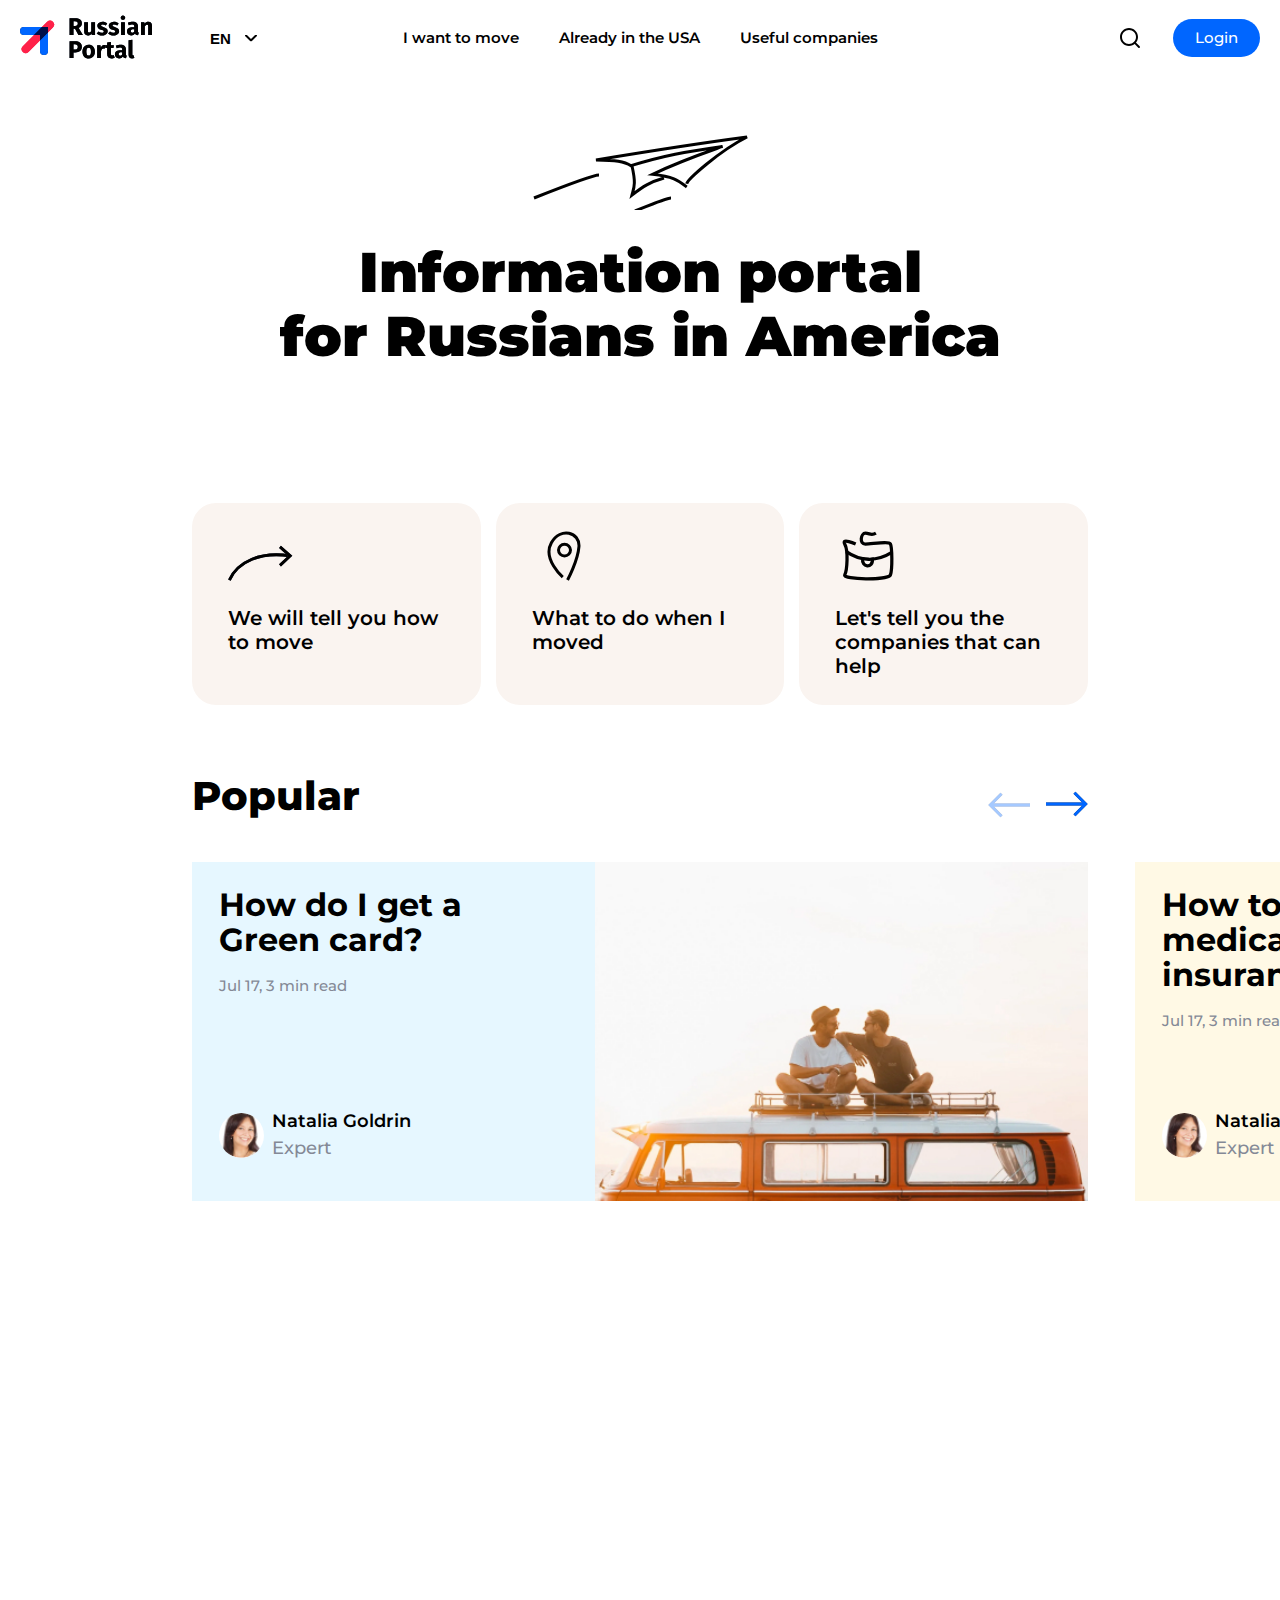
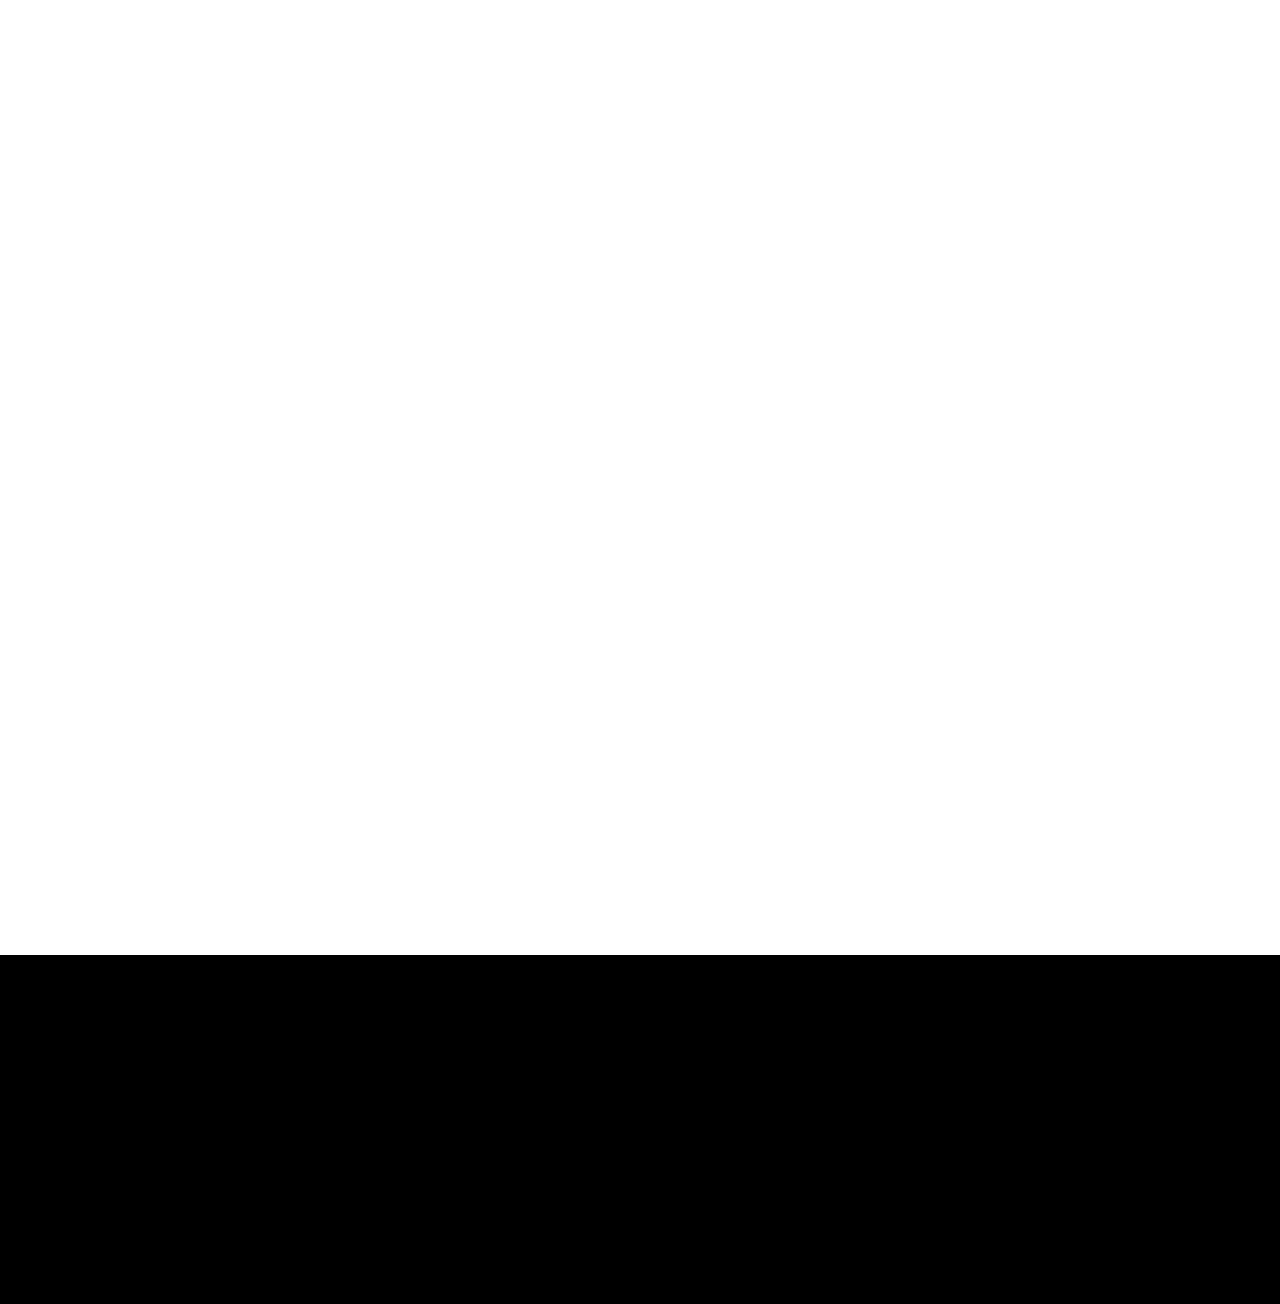
==== commit 29cb290c: "css fix" ====
--- a/docs/index.html
+++ b/docs/index.html
@@ -14,8 +14,8 @@
     <link rel="preload" href="fonts/Montserrat-Medium.woff2" as="font" type="font/woff2" crossorigin="anonymous">
     <link rel="preload" href="fonts/Montserrat-ExtraBold.woff2" as="font" type="font/woff2" crossorigin="anonymous">
     <!-- Styles -->
-    <link rel="stylesheet" href="https://cdn.jsdelivr.net/npm/@fancyapps/ui/dist/fancybox.css?_v=20220331003034" />
-    <link rel="stylesheet" href="css/main.min.css?_v=20220331003034">
+    <link rel="stylesheet" href="https://cdn.jsdelivr.net/npm/@fancyapps/ui/dist/fancybox.css" />
+    <link rel="stylesheet" href="css/main.min.css">
     <script> </script>
 </head>
 
@@ -144,7 +144,7 @@
                                 <span class="article-slide__date">Jul 17, 3 min read</span>
                                 <a href="#" class="article-slide__author author">
                                     <div class="author__image">
-                                        <picture><source srcset="img/person.webp" type="image/webp"><img src="img/person.jpg" alt=""></picture>
+                                        <img src="img/person.jpg" alt="">
                                     </div>
                                     <div class="author__info">
                                         <span class="author__name ">Natalia Goldrin</span>
@@ -153,7 +153,7 @@
                                 </a>
                             </div>
                             <a href="#" class="article-slide__image">
-                                <picture><source srcset="img/slide-image.webp" type="image/webp"><img src="img/slide-image.jpg" alt=""></picture>
+                                <img src="img/slide-image.jpg" alt="">
                             </a>
                         </div>
                         <div class="swiper-slide article-slide yellow">
@@ -164,7 +164,7 @@
                                 <span class="article-slide__date">Jul 17, 3 min read</span>
                                 <a href="#" class="article-slide__author author">
                                     <div class="author__image">
-                                        <picture><source srcset="img/person.webp" type="image/webp"><img src="img/person.jpg" alt=""></picture>
+                                        <img src="img/person.jpg" alt="">
                                     </div>
                                     <div class="author__info">
                                         <span class="author__name ">Natalia Goldrin</span>
@@ -173,7 +173,7 @@
                                 </a>
                             </div>
                             <a href="#" class="article-slide__image">
-                                <picture><source srcset="img/slide-image.webp" type="image/webp"><img src="img/slide-image.jpg" alt=""></picture>
+                                <img src="img/slide-image.jpg" alt="">
                             </a>
                         </div>
                         <div class="swiper-slide article-slide blue">
@@ -184,7 +184,7 @@
                                 <span class="article-slide__date">Jul 17, 3 min read</span>
                                 <a href="#" class="article-slide__author author">
                                     <div class="author__image">
-                                        <picture><source srcset="img/person.webp" type="image/webp"><img src="img/person.jpg" alt=""></picture>
+                                        <img src="img/person.jpg" alt="">
                                     </div>
                                     <div class="author__info">
                                         <span class="author__name ">Natalia Goldrin</span>
@@ -193,7 +193,7 @@
                                 </a>
                             </div>
                             <a href="#" class="article-slide__image">
-                                <picture><source srcset="img/slide-image.webp" type="image/webp"><img src="img/slide-image.jpg" alt=""></picture>
+                                <img src="img/slide-image.jpg" alt="">
                             </a>
                         </div>
                         <div class="swiper-slide article-slide yellow">
@@ -204,7 +204,7 @@
                                 <span class="article-slide__date">Jul 17, 3 min read</span>
                                 <a href="#" class="article-slide__author author">
                                     <div class="author__image">
-                                        <picture><source srcset="img/person.webp" type="image/webp"><img src="img/person.jpg" alt=""></picture>
+                                        <img src="img/person.jpg" alt="">
                                     </div>
                                     <div class="author__info">
                                         <span class="author__name ">Natalia Goldrin</span>
@@ -213,7 +213,7 @@
                                 </a>
                             </div>
                             <a href="#" class="article-slide__image">
-                                <picture><source srcset="img/slide-image.webp" type="image/webp"><img src="img/slide-image.jpg" alt=""></picture>
+                                <img src="img/slide-image.jpg" alt="">
                             </a>
                         </div>
                     </div>
@@ -230,7 +230,7 @@
                                 <div class="article__author author">
                                     <a href="#" class="author__link">
                                         <div class="author__img">
-                                            <picture><source srcset="img/person.webp" type="image/webp"><img src="img/person.jpg" alt=""></picture>
+                                            <img src="img/person.jpg" alt="">
                                         </div>
                                         <span class="author__name ">Natalia Goldrin</span>
                                     </a>
@@ -273,7 +273,7 @@
                                 <div class="article__author author">
                                     <a href="#" class="author__link">
                                         <div class="author__img">
-                                            <picture><source srcset="img/person.webp" type="image/webp"><img src="img/person.jpg" alt=""></picture>
+                                            <img src="img/person.jpg" alt="">
                                         </div>
                                         <span class="author__name ">Natalia Goldrin</span>
                                     </a>
@@ -304,7 +304,7 @@
                                 </div>
                             </div>
                             <div class="article__img">
-                                <picture><source srcset="img/article-img.webp" type="image/webp"><img src="img/article-img.jpg" alt=""></picture>
+                                <img src="img/article-img.jpg" alt="">
                             </div>
                         </article>
                     </li>
@@ -319,7 +319,7 @@
                                 <div class="article__author author">
                                     <a href="#" class="author__link">
                                         <div class="author__img">
-                                            <picture><source srcset="img/person.webp" type="image/webp"><img src="img/person.jpg" alt=""></picture>
+                                            <img src="img/person.jpg" alt="">
                                         </div>
                                         <span class="author__name ">Natalia Goldrin</span>
                                     </a>
@@ -350,7 +350,7 @@
                                 </div>
                             </div>
                             <div class="article__img">
-                                <picture><source srcset="img/article-img-2.webp" type="image/webp"><img src="img/article-img-2.jpg" alt=""></picture>
+                                <img src="img/article-img-2.jpg" alt="">
                             </div>
                         </article>
                     </li>
@@ -365,7 +365,7 @@
                                 <div class="article__author author">
                                     <a href="#" class="author__link">
                                         <div class="author__img">
-                                            <picture><source srcset="img/person.webp" type="image/webp"><img src="img/person.jpg" alt=""></picture>
+                                            <img src="img/person.jpg" alt="">
                                         </div>
                                         <span class="author__name ">Natalia Goldrin</span>
                                     </a>
@@ -408,7 +408,7 @@
                                 <div class="article__author author">
                                     <a href="#" class="author__link">
                                         <div class="author__img">
-                                            <picture><source srcset="img/person.webp" type="image/webp"><img src="img/person.jpg" alt=""></picture>
+                                            <img src="img/person.jpg" alt="">
                                         </div>
                                         <span class="author__name ">Natalia Goldrin</span>
                                     </a>
@@ -489,6 +489,6 @@
     </div>
 </footer>
 
-<script src="https://cdn.jsdelivr.net/npm/@fancyapps/ui@4.0/dist/fancybox.umd.js?_v=20220331003034"></script>
-<script src="js/app.min.js?_v=20220331003034"></script>
+<script src="https://cdn.jsdelivr.net/npm/@fancyapps/ui@4.0/dist/fancybox.umd.js"></script>
+<script src="js/app.min.js"></script>
 </body>--- a/docs/css/main.min.css
+++ b/docs/css/main.min.css
@@ -1 +1,5033 @@
-@font-face{font-family:Klein;font-display:swap;src:url(../fonts/Klein-Regular.woff2) format("woff2"),url(../fonts/Klein-Regular.woff) format("woff");font-weight:400;font-style:normal}@font-face{font-family:Montserrat;font-display:swap;src:url(../fonts/Montserrat-Bold.woff2) format("woff2"),url(../fonts/Montserrat-Bold.woff) format("woff");font-weight:700;font-style:normal}@font-face{font-family:Montserrat;font-display:swap;src:url(../fonts/Montserrat-Black.woff2) format("woff2"),url(../fonts/Montserrat-Black.woff) format("woff");font-weight:900;font-style:normal}@font-face{font-family:Montserrat;font-display:swap;src:url(../fonts/Montserrat-SemiBold.woff2) format("woff2"),url(../fonts/Montserrat-SemiBold.woff) format("woff");font-weight:600;font-style:normal}@font-face{font-family:Montserrat;font-display:swap;src:url(../fonts/Montserrat-Medium.woff2) format("woff2"),url(../fonts/Montserrat-Medium.woff) format("woff");font-weight:500;font-style:normal}@font-face{font-family:Montserrat;font-display:swap;src:url(../fonts/Montserrat-ExtraBold.woff2) format("woff2"),url(../fonts/Montserrat-ExtraBold.woff) format("woff");font-weight:800;font-style:normal}a,abbr,acronym,address,applet,article,aside,audio,b,big,blockquote,body,canvas,caption,center,cite,code,dd,del,details,dfn,div,dl,dt,em,embed,fieldset,figcaption,figure,footer,form,h1,h2,h3,h4,h5,h6,header,hgroup,html,i,iframe,img,ins,kbd,label,legend,li,mark,menu,nav,object,ol,output,p,pre,q,ruby,s,samp,section,small,span,strike,strong,sub,summary,sup,time,tt,u,ul,var,video{margin:0;padding:0;font-size:100%;vertical-align:baseline;display:block}a{text-decoration:none}a:active,a:hover{outline:0}li,ul{list-style-type:none;margin:0;padding:0}h1,h2,h3,h4,h5,h6{font-size:100%;font-weight:400}html{box-sizing:border-box}*,:after,:before{box-sizing:border-box}:focus{outline:0}audio,img,video{max-width:100%;height:auto}audio,canvas,iframe,img,svg,video{vertical-align:middle}iframe{border:0}img,svg{display:block}textarea{resize:vertical;overflow:auto;vertical-align:top;box-shadow:none;-webkit-box-shadow:none;-moz-box-shadow:none}button,input,select,textarea{padding:0;outline:0;border:none;font-size:100%;margin:0}button,input{line-height:normal}table{border-collapse:collapse;border-spacing:0}td,th{padding:0;text-align:left}@font-face{font-family:swiper-icons;src:url("data:application/font-woff;charset=utf-8;base64, [base64]//wADZ2x5ZgAAAywAAADMAAAD2MHtryVoZWFkAAABbAAAADAAAAA2E2+eoWhoZWEAAAGcAAAAHwAAACQC9gDzaG10eAAAAigAAAAZAAAArgJkABFsb2NhAAAC0AAAAFoAAABaFQAUGG1heHAAAAG8AAAAHwAAACAAcABAbmFtZQAAA/gAAAE5AAACXvFdBwlwb3N0AAAFNAAAAGIAAACE5s74hXjaY2BkYGAAYpf5Hu/j+W2+MnAzMYDAzaX6QjD6/4//Bxj5GA8AuRwMYGkAPywL13jaY2BkYGA88P8Agx4j+/8fQDYfA1AEBWgDAIB2BOoAeNpjYGRgYNBh4GdgYgABEMnIABJzYNADCQAACWgAsQB42mNgYfzCOIGBlYGB0YcxjYGBwR1Kf2WQZGhhYGBiYGVmgAFGBiQQkOaawtDAoMBQxXjg/wEGPcYDDA4wNUA2CCgwsAAAO4EL6gAAeNpj2M0gyAACqxgGNWBkZ2D4/wMA+xkDdgAAAHjaY2BgYGaAYBkGRgYQiAHyGMF8FgYHIM3DwMHABGQrMOgyWDLEM1T9/w8UBfEMgLzE////P/5//f/V/xv+r4eaAAeMbAxwIUYmIMHEgKYAYjUcsDAwsLKxc3BycfPw8jEQA/[base64]/uznmfPFBNODM2K7MTQ45YEAZqGP81AmGGcF3iPqOop0r1SPTaTbVkfUe4HXj97wYE+yNwWYxwWu4v1ugWHgo3S1XdZEVqWM7ET0cfnLGxWfkgR42o2PvWrDMBSFj/IHLaF0zKjRgdiVMwScNRAoWUoH78Y2icB/yIY09An6AH2Bdu/UB+yxopYshQiEvnvu0dURgDt8QeC8PDw7Fpji3fEA4z/PEJ6YOB5hKh4dj3EvXhxPqH/SKUY3rJ7srZ4FZnh1PMAtPhwP6fl2PMJMPDgeQ4rY8YT6Gzao0eAEA409DuggmTnFnOcSCiEiLMgxCiTI6Cq5DZUd3Qmp10vO0LaLTd2cjN4fOumlc7lUYbSQcZFkutRG7g6JKZKy0RmdLY680CDnEJ+UMkpFFe1RN7nxdVpXrC4aTtnaurOnYercZg2YVmLN/d/gczfEimrE/fs/bOuq29Zmn8tloORaXgZgGa78yO9/cnXm2BpaGvq25Dv9S4E9+5SIc9PqupJKhYFSSl47+Qcr1mYNAAAAeNptw0cKwkAAAMDZJA8Q7OUJvkLsPfZ6zFVERPy8qHh2YER+3i/BP83vIBLLySsoKimrqKqpa2hp6+jq6RsYGhmbmJqZSy0sraxtbO3sHRydnEMU4uR6yx7JJXveP7WrDycAAAAAAAH//wACeNpjYGRgYOABYhkgZgJCZgZNBkYGLQZtIJsFLMYAAAw3ALgAeNolizEKgDAQBCchRbC2sFER0YD6qVQiBCv/H9ezGI6Z5XBAw8CBK/m5iQQVauVbXLnOrMZv2oLdKFa8Pjuru2hJzGabmOSLzNMzvutpB3N42mNgZGBg4GKQYzBhYMxJLMlj4GBgAYow/P/PAJJhLM6sSoWKfWCAAwDAjgbRAAB42mNgYGBkAIIbCZo5IPrmUn0hGA0AO8EFTQAA");font-weight:400;font-style:normal}:root{--swiper-theme-color:#007aff}.swiper{margin-left:auto;margin-right:auto;position:relative;overflow:hidden;list-style:none;padding:0;z-index:1}.swiper-vertical>.swiper-wrapper{flex-direction:column}.swiper-wrapper{position:relative;width:100%;height:100%;z-index:1;display:flex;transition-property:transform;box-sizing:content-box}.swiper-android .swiper-slide,.swiper-wrapper{transform:translate3d(0,0,0)}.swiper-pointer-events{touch-action:pan-y}.swiper-pointer-events.swiper-vertical{touch-action:pan-x}.swiper-slide{flex-shrink:0;width:100%;height:100%;position:relative;transition-property:transform}.swiper-slide-invisible-blank{visibility:hidden}.swiper-autoheight,.swiper-autoheight .swiper-slide{height:auto}.swiper-autoheight .swiper-wrapper{align-items:flex-start;transition-property:transform,height}.swiper-backface-hidden .swiper-slide{transform:translateZ(0);-webkit-backface-visibility:hidden;backface-visibility:hidden}.swiper-3d,.swiper-3d.swiper-css-mode .swiper-wrapper{perspective:1200px}.swiper-3d .swiper-cube-shadow,.swiper-3d .swiper-slide,.swiper-3d .swiper-slide-shadow,.swiper-3d .swiper-slide-shadow-bottom,.swiper-3d .swiper-slide-shadow-left,.swiper-3d .swiper-slide-shadow-right,.swiper-3d .swiper-slide-shadow-top,.swiper-3d .swiper-wrapper{transform-style:preserve-3d}.swiper-3d .swiper-slide-shadow,.swiper-3d .swiper-slide-shadow-bottom,.swiper-3d .swiper-slide-shadow-left,.swiper-3d .swiper-slide-shadow-right,.swiper-3d .swiper-slide-shadow-top{position:absolute;left:0;top:0;width:100%;height:100%;pointer-events:none;z-index:10}.swiper-3d .swiper-slide-shadow{background:rgba(0,0,0,.15)}.swiper-3d .swiper-slide-shadow-left{background-image:linear-gradient(to left,rgba(0,0,0,.5),rgba(0,0,0,0))}.swiper-3d .swiper-slide-shadow-right{background-image:linear-gradient(to right,rgba(0,0,0,.5),rgba(0,0,0,0))}.swiper-3d .swiper-slide-shadow-top{background-image:linear-gradient(to top,rgba(0,0,0,.5),rgba(0,0,0,0))}.swiper-3d .swiper-slide-shadow-bottom{background-image:linear-gradient(to bottom,rgba(0,0,0,.5),rgba(0,0,0,0))}.swiper-css-mode>.swiper-wrapper{overflow:auto;scrollbar-width:none;-ms-overflow-style:none}.swiper-css-mode>.swiper-wrapper::-webkit-scrollbar{display:none}.swiper-css-mode>.swiper-wrapper>.swiper-slide{scroll-snap-align:start start}.swiper-horizontal.swiper-css-mode>.swiper-wrapper{-ms-scroll-snap-type:x mandatory;scroll-snap-type:x mandatory}.swiper-vertical.swiper-css-mode>.swiper-wrapper{-ms-scroll-snap-type:y mandatory;scroll-snap-type:y mandatory}.swiper-centered>.swiper-wrapper::before{content:"";flex-shrink:0;order:9999}.swiper-centered.swiper-horizontal>.swiper-wrapper>.swiper-slide:first-child{-webkit-margin-start:var(--swiper-centered-offset-before);margin-inline-start:var(--swiper-centered-offset-before)}.swiper-centered.swiper-horizontal>.swiper-wrapper::before{height:100%;min-height:1px;width:var(--swiper-centered-offset-after)}.swiper-centered.swiper-vertical>.swiper-wrapper>.swiper-slide:first-child{-webkit-margin-before:var(--swiper-centered-offset-before);margin-block-start:var(--swiper-centered-offset-before)}.swiper-centered.swiper-vertical>.swiper-wrapper::before{width:100%;min-width:1px;height:var(--swiper-centered-offset-after)}.swiper-centered>.swiper-wrapper>.swiper-slide{scroll-snap-align:center center}.swiper-virtual .swiper-slide{-webkit-backface-visibility:hidden;transform:translateZ(0)}.swiper-virtual.swiper-css-mode .swiper-wrapper::after{content:"";position:absolute;left:0;top:0;pointer-events:none}.swiper-virtual.swiper-css-mode.swiper-horizontal .swiper-wrapper::after{height:1px;width:var(--swiper-virtual-size)}.swiper-virtual.swiper-css-mode.swiper-vertical .swiper-wrapper::after{width:1px;height:var(--swiper-virtual-size)}:root{--swiper-navigation-size:44px}.swiper-button-next,.swiper-button-prev{position:absolute;top:50%;width:calc(var(--swiper-navigation-size)/ 44 * 27);height:var(--swiper-navigation-size);margin-top:calc(0px - var(--swiper-navigation-size)/ 2);z-index:10;cursor:pointer;display:flex;align-items:center;justify-content:center;color:var(--swiper-navigation-color,var(--swiper-theme-color))}.swiper-button-next.swiper-button-disabled,.swiper-button-prev.swiper-button-disabled{opacity:.35;cursor:auto;pointer-events:none}.swiper-button-next:after,.swiper-button-prev:after{font-family:swiper-icons;font-size:var(--swiper-navigation-size);text-transform:none!important;letter-spacing:0;text-transform:none;font-variant:initial;line-height:1}.swiper-button-prev,.swiper-rtl .swiper-button-next{left:10px;right:auto}.swiper-button-prev:after,.swiper-rtl .swiper-button-next:after{content:"prev"}.swiper-button-next,.swiper-rtl .swiper-button-prev{right:10px;left:auto}.swiper-button-next:after,.swiper-rtl .swiper-button-prev:after{content:"next"}.swiper-button-lock{display:none}.swiper-pagination{position:absolute;text-align:center;transition:.3s opacity;transform:translate3d(0,0,0);z-index:10}.swiper-pagination.swiper-pagination-hidden{opacity:0}.swiper-horizontal>.swiper-pagination-bullets,.swiper-pagination-bullets.swiper-pagination-horizontal,.swiper-pagination-custom,.swiper-pagination-fraction{bottom:10px;left:0;width:100%}.swiper-pagination-bullets-dynamic{overflow:hidden;font-size:0}.swiper-pagination-bullets-dynamic .swiper-pagination-bullet{transform:scale(.33);position:relative}.swiper-pagination-bullets-dynamic .swiper-pagination-bullet-active{transform:scale(1)}.swiper-pagination-bullets-dynamic .swiper-pagination-bullet-active-main{transform:scale(1)}.swiper-pagination-bullets-dynamic .swiper-pagination-bullet-active-prev{transform:scale(.66)}.swiper-pagination-bullets-dynamic .swiper-pagination-bullet-active-prev-prev{transform:scale(.33)}.swiper-pagination-bullets-dynamic .swiper-pagination-bullet-active-next{transform:scale(.66)}.swiper-pagination-bullets-dynamic .swiper-pagination-bullet-active-next-next{transform:scale(.33)}.swiper-pagination-bullet{width:var(--swiper-pagination-bullet-width,var(--swiper-pagination-bullet-size,8px));height:var(--swiper-pagination-bullet-height,var(--swiper-pagination-bullet-size,8px));display:inline-block;border-radius:50%;background:var(--swiper-pagination-bullet-inactive-color,#000);opacity:var(--swiper-pagination-bullet-inactive-opacity,.2)}button.swiper-pagination-bullet{border:none;margin:0;padding:0;box-shadow:none;-webkit-appearance:none;-moz-appearance:none;appearance:none}.swiper-pagination-clickable .swiper-pagination-bullet{cursor:pointer}.swiper-pagination-bullet:only-child{display:none!important}.swiper-pagination-bullet-active{opacity:var(--swiper-pagination-bullet-opacity,1);background:var(--swiper-pagination-color,var(--swiper-theme-color))}.swiper-pagination-vertical.swiper-pagination-bullets,.swiper-vertical>.swiper-pagination-bullets{right:10px;top:50%;transform:translate3d(0,-50%,0)}.swiper-pagination-vertical.swiper-pagination-bullets .swiper-pagination-bullet,.swiper-vertical>.swiper-pagination-bullets .swiper-pagination-bullet{margin:var(--swiper-pagination-bullet-vertical-gap,6px) 0;display:block}.swiper-pagination-vertical.swiper-pagination-bullets.swiper-pagination-bullets-dynamic,.swiper-vertical>.swiper-pagination-bullets.swiper-pagination-bullets-dynamic{top:50%;transform:translateY(-50%);width:8px}.swiper-pagination-vertical.swiper-pagination-bullets.swiper-pagination-bullets-dynamic .swiper-pagination-bullet,.swiper-vertical>.swiper-pagination-bullets.swiper-pagination-bullets-dynamic .swiper-pagination-bullet{display:inline-block;transition:.2s transform,.2s top}.swiper-horizontal>.swiper-pagination-bullets .swiper-pagination-bullet,.swiper-pagination-horizontal.swiper-pagination-bullets .swiper-pagination-bullet{margin:0 var(--swiper-pagination-bullet-horizontal-gap,4px)}.swiper-horizontal>.swiper-pagination-bullets.swiper-pagination-bullets-dynamic,.swiper-pagination-horizontal.swiper-pagination-bullets.swiper-pagination-bullets-dynamic{left:50%;transform:translateX(-50%);white-space:nowrap}.swiper-horizontal>.swiper-pagination-bullets.swiper-pagination-bullets-dynamic .swiper-pagination-bullet,.swiper-pagination-horizontal.swiper-pagination-bullets.swiper-pagination-bullets-dynamic .swiper-pagination-bullet{transition:.2s transform,.2s left}.swiper-horizontal.swiper-rtl>.swiper-pagination-bullets-dynamic .swiper-pagination-bullet{transition:.2s transform,.2s right}.swiper-pagination-progressbar{background:rgba(0,0,0,.25);position:absolute}.swiper-pagination-progressbar .swiper-pagination-progressbar-fill{background:var(--swiper-pagination-color,var(--swiper-theme-color));position:absolute;left:0;top:0;width:100%;height:100%;transform:scale(0);transform-origin:left top}.swiper-rtl .swiper-pagination-progressbar .swiper-pagination-progressbar-fill{transform-origin:right top}.swiper-horizontal>.swiper-pagination-progressbar,.swiper-pagination-progressbar.swiper-pagination-horizontal,.swiper-pagination-progressbar.swiper-pagination-vertical.swiper-pagination-progressbar-opposite,.swiper-vertical>.swiper-pagination-progressbar.swiper-pagination-progressbar-opposite{width:100%;height:4px;left:0;top:0}.swiper-horizontal>.swiper-pagination-progressbar.swiper-pagination-progressbar-opposite,.swiper-pagination-progressbar.swiper-pagination-horizontal.swiper-pagination-progressbar-opposite,.swiper-pagination-progressbar.swiper-pagination-vertical,.swiper-vertical>.swiper-pagination-progressbar{width:4px;height:100%;left:0;top:0}.swiper-pagination-lock{display:none}.swiper-scrollbar{border-radius:10px;position:relative;-ms-touch-action:none;background:rgba(0,0,0,.1)}.swiper-horizontal>.swiper-scrollbar{position:absolute;left:1%;bottom:3px;z-index:50;height:5px;width:98%}.swiper-vertical>.swiper-scrollbar{position:absolute;right:3px;top:1%;z-index:50;width:5px;height:98%}.swiper-scrollbar-drag{height:100%;width:100%;position:relative;background:rgba(0,0,0,.5);border-radius:10px;left:0;top:0}.swiper-scrollbar-cursor-drag{cursor:move}.swiper-scrollbar-lock{display:none}.swiper-zoom-container{width:100%;height:100%;display:flex;justify-content:center;align-items:center;text-align:center}.swiper-zoom-container>canvas,.swiper-zoom-container>img,.swiper-zoom-container>svg{max-width:100%;max-height:100%;-o-object-fit:contain;object-fit:contain}.swiper-slide-zoomed{cursor:move}.swiper-lazy-preloader{width:42px;height:42px;position:absolute;left:50%;top:50%;margin-left:-21px;margin-top:-21px;z-index:10;transform-origin:50%;box-sizing:border-box;border:4px solid var(--swiper-preloader-color,var(--swiper-theme-color));border-radius:50%;border-top-color:transparent}.swiper-slide-visible .swiper-lazy-preloader{-webkit-animation:swiper-preloader-spin 1s infinite linear;animation:swiper-preloader-spin 1s infinite linear}.swiper-lazy-preloader-white{--swiper-preloader-color:#fff}.swiper-lazy-preloader-black{--swiper-preloader-color:#000}@-webkit-keyframes swiper-preloader-spin{100%{transform:rotate(360deg)}}@keyframes swiper-preloader-spin{100%{transform:rotate(360deg)}}.swiper .swiper-notification{position:absolute;left:0;top:0;pointer-events:none;opacity:0;z-index:-1000}.swiper-free-mode>.swiper-wrapper{transition-timing-function:ease-out;margin:0 auto}.swiper-grid>.swiper-wrapper{flex-wrap:wrap}.swiper-grid-column>.swiper-wrapper{flex-wrap:wrap;flex-direction:column}.swiper-fade.swiper-free-mode .swiper-slide{transition-timing-function:ease-out}.swiper-fade .swiper-slide{pointer-events:none;transition-property:opacity}.swiper-fade .swiper-slide .swiper-slide{pointer-events:none}.swiper-fade .swiper-slide-active,.swiper-fade .swiper-slide-active .swiper-slide-active{pointer-events:auto}.swiper-cube{overflow:visible}.swiper-cube .swiper-slide{pointer-events:none;-webkit-backface-visibility:hidden;backface-visibility:hidden;z-index:1;visibility:hidden;transform-origin:0 0;width:100%;height:100%}.swiper-cube .swiper-slide .swiper-slide{pointer-events:none}.swiper-cube.swiper-rtl .swiper-slide{transform-origin:100% 0}.swiper-cube .swiper-slide-active,.swiper-cube .swiper-slide-active .swiper-slide-active{pointer-events:auto}.swiper-cube .swiper-slide-active,.swiper-cube .swiper-slide-next,.swiper-cube .swiper-slide-next+.swiper-slide,.swiper-cube .swiper-slide-prev{pointer-events:auto;visibility:visible}.swiper-cube .swiper-slide-shadow-bottom,.swiper-cube .swiper-slide-shadow-left,.swiper-cube .swiper-slide-shadow-right,.swiper-cube .swiper-slide-shadow-top{z-index:0;-webkit-backface-visibility:hidden;backface-visibility:hidden}.swiper-cube .swiper-cube-shadow{position:absolute;left:0;bottom:0;width:100%;height:100%;opacity:.6;z-index:0}.swiper-cube .swiper-cube-shadow:before{content:"";background:#000;position:absolute;left:0;top:0;bottom:0;right:0;filter:blur(50px)}.swiper-flip{overflow:visible}.swiper-flip .swiper-slide{pointer-events:none;-webkit-backface-visibility:hidden;backface-visibility:hidden;z-index:1}.swiper-flip .swiper-slide .swiper-slide{pointer-events:none}.swiper-flip .swiper-slide-active,.swiper-flip .swiper-slide-active .swiper-slide-active{pointer-events:auto}.swiper-flip .swiper-slide-shadow-bottom,.swiper-flip .swiper-slide-shadow-left,.swiper-flip .swiper-slide-shadow-right,.swiper-flip .swiper-slide-shadow-top{z-index:0;-webkit-backface-visibility:hidden;backface-visibility:hidden}.swiper-creative .swiper-slide{-webkit-backface-visibility:hidden;backface-visibility:hidden;overflow:hidden;transition-property:transform,opacity,height}.swiper-cards{overflow:visible}.swiper-cards .swiper-slide{transform-origin:center bottom;-webkit-backface-visibility:hidden;backface-visibility:hidden;overflow:hidden}[data-aos][data-aos][data-aos-duration="50"],body[data-aos-duration="50"] [data-aos]{transition-duration:50ms}[data-aos][data-aos][data-aos-delay="50"],body[data-aos-delay="50"] [data-aos]{transition-delay:0s}[data-aos][data-aos][data-aos-delay="50"].aos-animate,body[data-aos-delay="50"] [data-aos].aos-animate{transition-delay:50ms}[data-aos][data-aos][data-aos-duration="100"],body[data-aos-duration="100"] [data-aos]{transition-duration:.1s}[data-aos][data-aos][data-aos-delay="100"],body[data-aos-delay="100"] [data-aos]{transition-delay:0s}[data-aos][data-aos][data-aos-delay="100"].aos-animate,body[data-aos-delay="100"] [data-aos].aos-animate{transition-delay:.1s}[data-aos][data-aos][data-aos-duration="150"],body[data-aos-duration="150"] [data-aos]{transition-duration:.15s}[data-aos][data-aos][data-aos-delay="150"],body[data-aos-delay="150"] [data-aos]{transition-delay:0s}[data-aos][data-aos][data-aos-delay="150"].aos-animate,body[data-aos-delay="150"] [data-aos].aos-animate{transition-delay:.15s}[data-aos][data-aos][data-aos-duration="200"],body[data-aos-duration="200"] [data-aos]{transition-duration:.2s}[data-aos][data-aos][data-aos-delay="200"],body[data-aos-delay="200"] [data-aos]{transition-delay:0s}[data-aos][data-aos][data-aos-delay="200"].aos-animate,body[data-aos-delay="200"] [data-aos].aos-animate{transition-delay:.2s}[data-aos][data-aos][data-aos-duration="250"],body[data-aos-duration="250"] [data-aos]{transition-duration:.25s}[data-aos][data-aos][data-aos-delay="250"],body[data-aos-delay="250"] [data-aos]{transition-delay:0s}[data-aos][data-aos][data-aos-delay="250"].aos-animate,body[data-aos-delay="250"] [data-aos].aos-animate{transition-delay:.25s}[data-aos][data-aos][data-aos-duration="300"],body[data-aos-duration="300"] [data-aos]{transition-duration:.3s}[data-aos][data-aos][data-aos-delay="300"],body[data-aos-delay="300"] [data-aos]{transition-delay:0s}[data-aos][data-aos][data-aos-delay="300"].aos-animate,body[data-aos-delay="300"] [data-aos].aos-animate{transition-delay:.3s}[data-aos][data-aos][data-aos-duration="350"],body[data-aos-duration="350"] [data-aos]{transition-duration:.35s}[data-aos][data-aos][data-aos-delay="350"],body[data-aos-delay="350"] [data-aos]{transition-delay:0s}[data-aos][data-aos][data-aos-delay="350"].aos-animate,body[data-aos-delay="350"] [data-aos].aos-animate{transition-delay:.35s}[data-aos][data-aos][data-aos-duration="400"],body[data-aos-duration="400"] [data-aos]{transition-duration:.4s}[data-aos][data-aos][data-aos-delay="400"],body[data-aos-delay="400"] [data-aos]{transition-delay:0s}[data-aos][data-aos][data-aos-delay="400"].aos-animate,body[data-aos-delay="400"] [data-aos].aos-animate{transition-delay:.4s}[data-aos][data-aos][data-aos-duration="450"],body[data-aos-duration="450"] [data-aos]{transition-duration:.45s}[data-aos][data-aos][data-aos-delay="450"],body[data-aos-delay="450"] [data-aos]{transition-delay:0s}[data-aos][data-aos][data-aos-delay="450"].aos-animate,body[data-aos-delay="450"] [data-aos].aos-animate{transition-delay:.45s}[data-aos][data-aos][data-aos-duration="500"],body[data-aos-duration="500"] [data-aos]{transition-duration:.5s}[data-aos][data-aos][data-aos-delay="500"],body[data-aos-delay="500"] [data-aos]{transition-delay:0s}[data-aos][data-aos][data-aos-delay="500"].aos-animate,body[data-aos-delay="500"] [data-aos].aos-animate{transition-delay:.5s}[data-aos][data-aos][data-aos-duration="550"],body[data-aos-duration="550"] [data-aos]{transition-duration:.55s}[data-aos][data-aos][data-aos-delay="550"],body[data-aos-delay="550"] [data-aos]{transition-delay:0s}[data-aos][data-aos][data-aos-delay="550"].aos-animate,body[data-aos-delay="550"] [data-aos].aos-animate{transition-delay:.55s}[data-aos][data-aos][data-aos-duration="600"],body[data-aos-duration="600"] [data-aos]{transition-duration:.6s}[data-aos][data-aos][data-aos-delay="600"],body[data-aos-delay="600"] [data-aos]{transition-delay:0s}[data-aos][data-aos][data-aos-delay="600"].aos-animate,body[data-aos-delay="600"] [data-aos].aos-animate{transition-delay:.6s}[data-aos][data-aos][data-aos-duration="650"],body[data-aos-duration="650"] [data-aos]{transition-duration:.65s}[data-aos][data-aos][data-aos-delay="650"],body[data-aos-delay="650"] [data-aos]{transition-delay:0s}[data-aos][data-aos][data-aos-delay="650"].aos-animate,body[data-aos-delay="650"] [data-aos].aos-animate{transition-delay:.65s}[data-aos][data-aos][data-aos-duration="700"],body[data-aos-duration="700"] [data-aos]{transition-duration:.7s}[data-aos][data-aos][data-aos-delay="700"],body[data-aos-delay="700"] [data-aos]{transition-delay:0s}[data-aos][data-aos][data-aos-delay="700"].aos-animate,body[data-aos-delay="700"] [data-aos].aos-animate{transition-delay:.7s}[data-aos][data-aos][data-aos-duration="750"],body[data-aos-duration="750"] [data-aos]{transition-duration:.75s}[data-aos][data-aos][data-aos-delay="750"],body[data-aos-delay="750"] [data-aos]{transition-delay:0s}[data-aos][data-aos][data-aos-delay="750"].aos-animate,body[data-aos-delay="750"] [data-aos].aos-animate{transition-delay:.75s}[data-aos][data-aos][data-aos-duration="800"],body[data-aos-duration="800"] [data-aos]{transition-duration:.8s}[data-aos][data-aos][data-aos-delay="800"],body[data-aos-delay="800"] [data-aos]{transition-delay:0s}[data-aos][data-aos][data-aos-delay="800"].aos-animate,body[data-aos-delay="800"] [data-aos].aos-animate{transition-delay:.8s}[data-aos][data-aos][data-aos-duration="850"],body[data-aos-duration="850"] [data-aos]{transition-duration:.85s}[data-aos][data-aos][data-aos-delay="850"],body[data-aos-delay="850"] [data-aos]{transition-delay:0s}[data-aos][data-aos][data-aos-delay="850"].aos-animate,body[data-aos-delay="850"] [data-aos].aos-animate{transition-delay:.85s}[data-aos][data-aos][data-aos-duration="900"],body[data-aos-duration="900"] [data-aos]{transition-duration:.9s}[data-aos][data-aos][data-aos-delay="900"],body[data-aos-delay="900"] [data-aos]{transition-delay:0s}[data-aos][data-aos][data-aos-delay="900"].aos-animate,body[data-aos-delay="900"] [data-aos].aos-animate{transition-delay:.9s}[data-aos][data-aos][data-aos-duration="950"],body[data-aos-duration="950"] [data-aos]{transition-duration:.95s}[data-aos][data-aos][data-aos-delay="950"],body[data-aos-delay="950"] [data-aos]{transition-delay:0s}[data-aos][data-aos][data-aos-delay="950"].aos-animate,body[data-aos-delay="950"] [data-aos].aos-animate{transition-delay:.95s}[data-aos][data-aos][data-aos-duration="1000"],body[data-aos-duration="1000"] [data-aos]{transition-duration:1s}[data-aos][data-aos][data-aos-delay="1000"],body[data-aos-delay="1000"] [data-aos]{transition-delay:0s}[data-aos][data-aos][data-aos-delay="1000"].aos-animate,body[data-aos-delay="1000"] [data-aos].aos-animate{transition-delay:1s}[data-aos][data-aos][data-aos-duration="1050"],body[data-aos-duration="1050"] [data-aos]{transition-duration:1.05s}[data-aos][data-aos][data-aos-delay="1050"],body[data-aos-delay="1050"] [data-aos]{transition-delay:0s}[data-aos][data-aos][data-aos-delay="1050"].aos-animate,body[data-aos-delay="1050"] [data-aos].aos-animate{transition-delay:1.05s}[data-aos][data-aos][data-aos-duration="1100"],body[data-aos-duration="1100"] [data-aos]{transition-duration:1.1s}[data-aos][data-aos][data-aos-delay="1100"],body[data-aos-delay="1100"] [data-aos]{transition-delay:0s}[data-aos][data-aos][data-aos-delay="1100"].aos-animate,body[data-aos-delay="1100"] [data-aos].aos-animate{transition-delay:1.1s}[data-aos][data-aos][data-aos-duration="1150"],body[data-aos-duration="1150"] [data-aos]{transition-duration:1.15s}[data-aos][data-aos][data-aos-delay="1150"],body[data-aos-delay="1150"] [data-aos]{transition-delay:0s}[data-aos][data-aos][data-aos-delay="1150"].aos-animate,body[data-aos-delay="1150"] [data-aos].aos-animate{transition-delay:1.15s}[data-aos][data-aos][data-aos-duration="1200"],body[data-aos-duration="1200"] [data-aos]{transition-duration:1.2s}[data-aos][data-aos][data-aos-delay="1200"],body[data-aos-delay="1200"] [data-aos]{transition-delay:0s}[data-aos][data-aos][data-aos-delay="1200"].aos-animate,body[data-aos-delay="1200"] [data-aos].aos-animate{transition-delay:1.2s}[data-aos][data-aos][data-aos-duration="1250"],body[data-aos-duration="1250"] [data-aos]{transition-duration:1.25s}[data-aos][data-aos][data-aos-delay="1250"],body[data-aos-delay="1250"] [data-aos]{transition-delay:0s}[data-aos][data-aos][data-aos-delay="1250"].aos-animate,body[data-aos-delay="1250"] [data-aos].aos-animate{transition-delay:1.25s}[data-aos][data-aos][data-aos-duration="1300"],body[data-aos-duration="1300"] [data-aos]{transition-duration:1.3s}[data-aos][data-aos][data-aos-delay="1300"],body[data-aos-delay="1300"] [data-aos]{transition-delay:0s}[data-aos][data-aos][data-aos-delay="1300"].aos-animate,body[data-aos-delay="1300"] [data-aos].aos-animate{transition-delay:1.3s}[data-aos][data-aos][data-aos-duration="1350"],body[data-aos-duration="1350"] [data-aos]{transition-duration:1.35s}[data-aos][data-aos][data-aos-delay="1350"],body[data-aos-delay="1350"] [data-aos]{transition-delay:0s}[data-aos][data-aos][data-aos-delay="1350"].aos-animate,body[data-aos-delay="1350"] [data-aos].aos-animate{transition-delay:1.35s}[data-aos][data-aos][data-aos-duration="1400"],body[data-aos-duration="1400"] [data-aos]{transition-duration:1.4s}[data-aos][data-aos][data-aos-delay="1400"],body[data-aos-delay="1400"] [data-aos]{transition-delay:0s}[data-aos][data-aos][data-aos-delay="1400"].aos-animate,body[data-aos-delay="1400"] [data-aos].aos-animate{transition-delay:1.4s}[data-aos][data-aos][data-aos-duration="1450"],body[data-aos-duration="1450"] [data-aos]{transition-duration:1.45s}[data-aos][data-aos][data-aos-delay="1450"],body[data-aos-delay="1450"] [data-aos]{transition-delay:0s}[data-aos][data-aos][data-aos-delay="1450"].aos-animate,body[data-aos-delay="1450"] [data-aos].aos-animate{transition-delay:1.45s}[data-aos][data-aos][data-aos-duration="1500"],body[data-aos-duration="1500"] [data-aos]{transition-duration:1.5s}[data-aos][data-aos][data-aos-delay="1500"],body[data-aos-delay="1500"] [data-aos]{transition-delay:0s}[data-aos][data-aos][data-aos-delay="1500"].aos-animate,body[data-aos-delay="1500"] [data-aos].aos-animate{transition-delay:1.5s}[data-aos][data-aos][data-aos-duration="1550"],body[data-aos-duration="1550"] [data-aos]{transition-duration:1.55s}[data-aos][data-aos][data-aos-delay="1550"],body[data-aos-delay="1550"] [data-aos]{transition-delay:0s}[data-aos][data-aos][data-aos-delay="1550"].aos-animate,body[data-aos-delay="1550"] [data-aos].aos-animate{transition-delay:1.55s}[data-aos][data-aos][data-aos-duration="1600"],body[data-aos-duration="1600"] [data-aos]{transition-duration:1.6s}[data-aos][data-aos][data-aos-delay="1600"],body[data-aos-delay="1600"] [data-aos]{transition-delay:0s}[data-aos][data-aos][data-aos-delay="1600"].aos-animate,body[data-aos-delay="1600"] [data-aos].aos-animate{transition-delay:1.6s}[data-aos][data-aos][data-aos-duration="1650"],body[data-aos-duration="1650"] [data-aos]{transition-duration:1.65s}[data-aos][data-aos][data-aos-delay="1650"],body[data-aos-delay="1650"] [data-aos]{transition-delay:0s}[data-aos][data-aos][data-aos-delay="1650"].aos-animate,body[data-aos-delay="1650"] [data-aos].aos-animate{transition-delay:1.65s}[data-aos][data-aos][data-aos-duration="1700"],body[data-aos-duration="1700"] [data-aos]{transition-duration:1.7s}[data-aos][data-aos][data-aos-delay="1700"],body[data-aos-delay="1700"] [data-aos]{transition-delay:0s}[data-aos][data-aos][data-aos-delay="1700"].aos-animate,body[data-aos-delay="1700"] [data-aos].aos-animate{transition-delay:1.7s}[data-aos][data-aos][data-aos-duration="1750"],body[data-aos-duration="1750"] [data-aos]{transition-duration:1.75s}[data-aos][data-aos][data-aos-delay="1750"],body[data-aos-delay="1750"] [data-aos]{transition-delay:0s}[data-aos][data-aos][data-aos-delay="1750"].aos-animate,body[data-aos-delay="1750"] [data-aos].aos-animate{transition-delay:1.75s}[data-aos][data-aos][data-aos-duration="1800"],body[data-aos-duration="1800"] [data-aos]{transition-duration:1.8s}[data-aos][data-aos][data-aos-delay="1800"],body[data-aos-delay="1800"] [data-aos]{transition-delay:0s}[data-aos][data-aos][data-aos-delay="1800"].aos-animate,body[data-aos-delay="1800"] [data-aos].aos-animate{transition-delay:1.8s}[data-aos][data-aos][data-aos-duration="1850"],body[data-aos-duration="1850"] [data-aos]{transition-duration:1.85s}[data-aos][data-aos][data-aos-delay="1850"],body[data-aos-delay="1850"] [data-aos]{transition-delay:0s}[data-aos][data-aos][data-aos-delay="1850"].aos-animate,body[data-aos-delay="1850"] [data-aos].aos-animate{transition-delay:1.85s}[data-aos][data-aos][data-aos-duration="1900"],body[data-aos-duration="1900"] [data-aos]{transition-duration:1.9s}[data-aos][data-aos][data-aos-delay="1900"],body[data-aos-delay="1900"] [data-aos]{transition-delay:0s}[data-aos][data-aos][data-aos-delay="1900"].aos-animate,body[data-aos-delay="1900"] [data-aos].aos-animate{transition-delay:1.9s}[data-aos][data-aos][data-aos-duration="1950"],body[data-aos-duration="1950"] [data-aos]{transition-duration:1.95s}[data-aos][data-aos][data-aos-delay="1950"],body[data-aos-delay="1950"] [data-aos]{transition-delay:0s}[data-aos][data-aos][data-aos-delay="1950"].aos-animate,body[data-aos-delay="1950"] [data-aos].aos-animate{transition-delay:1.95s}[data-aos][data-aos][data-aos-duration="2000"],body[data-aos-duration="2000"] [data-aos]{transition-duration:2s}[data-aos][data-aos][data-aos-delay="2000"],body[data-aos-delay="2000"] [data-aos]{transition-delay:0s}[data-aos][data-aos][data-aos-delay="2000"].aos-animate,body[data-aos-delay="2000"] [data-aos].aos-animate{transition-delay:2s}[data-aos][data-aos][data-aos-duration="2050"],body[data-aos-duration="2050"] [data-aos]{transition-duration:2.05s}[data-aos][data-aos][data-aos-delay="2050"],body[data-aos-delay="2050"] [data-aos]{transition-delay:0s}[data-aos][data-aos][data-aos-delay="2050"].aos-animate,body[data-aos-delay="2050"] [data-aos].aos-animate{transition-delay:2.05s}[data-aos][data-aos][data-aos-duration="2100"],body[data-aos-duration="2100"] [data-aos]{transition-duration:2.1s}[data-aos][data-aos][data-aos-delay="2100"],body[data-aos-delay="2100"] [data-aos]{transition-delay:0s}[data-aos][data-aos][data-aos-delay="2100"].aos-animate,body[data-aos-delay="2100"] [data-aos].aos-animate{transition-delay:2.1s}[data-aos][data-aos][data-aos-duration="2150"],body[data-aos-duration="2150"] [data-aos]{transition-duration:2.15s}[data-aos][data-aos][data-aos-delay="2150"],body[data-aos-delay="2150"] [data-aos]{transition-delay:0s}[data-aos][data-aos][data-aos-delay="2150"].aos-animate,body[data-aos-delay="2150"] [data-aos].aos-animate{transition-delay:2.15s}[data-aos][data-aos][data-aos-duration="2200"],body[data-aos-duration="2200"] [data-aos]{transition-duration:2.2s}[data-aos][data-aos][data-aos-delay="2200"],body[data-aos-delay="2200"] [data-aos]{transition-delay:0s}[data-aos][data-aos][data-aos-delay="2200"].aos-animate,body[data-aos-delay="2200"] [data-aos].aos-animate{transition-delay:2.2s}[data-aos][data-aos][data-aos-duration="2250"],body[data-aos-duration="2250"] [data-aos]{transition-duration:2.25s}[data-aos][data-aos][data-aos-delay="2250"],body[data-aos-delay="2250"] [data-aos]{transition-delay:0s}[data-aos][data-aos][data-aos-delay="2250"].aos-animate,body[data-aos-delay="2250"] [data-aos].aos-animate{transition-delay:2.25s}[data-aos][data-aos][data-aos-duration="2300"],body[data-aos-duration="2300"] [data-aos]{transition-duration:2.3s}[data-aos][data-aos][data-aos-delay="2300"],body[data-aos-delay="2300"] [data-aos]{transition-delay:0s}[data-aos][data-aos][data-aos-delay="2300"].aos-animate,body[data-aos-delay="2300"] [data-aos].aos-animate{transition-delay:2.3s}[data-aos][data-aos][data-aos-duration="2350"],body[data-aos-duration="2350"] [data-aos]{transition-duration:2.35s}[data-aos][data-aos][data-aos-delay="2350"],body[data-aos-delay="2350"] [data-aos]{transition-delay:0s}[data-aos][data-aos][data-aos-delay="2350"].aos-animate,body[data-aos-delay="2350"] [data-aos].aos-animate{transition-delay:2.35s}[data-aos][data-aos][data-aos-duration="2400"],body[data-aos-duration="2400"] [data-aos]{transition-duration:2.4s}[data-aos][data-aos][data-aos-delay="2400"],body[data-aos-delay="2400"] [data-aos]{transition-delay:0s}[data-aos][data-aos][data-aos-delay="2400"].aos-animate,body[data-aos-delay="2400"] [data-aos].aos-animate{transition-delay:2.4s}[data-aos][data-aos][data-aos-duration="2450"],body[data-aos-duration="2450"] [data-aos]{transition-duration:2.45s}[data-aos][data-aos][data-aos-delay="2450"],body[data-aos-delay="2450"] [data-aos]{transition-delay:0s}[data-aos][data-aos][data-aos-delay="2450"].aos-animate,body[data-aos-delay="2450"] [data-aos].aos-animate{transition-delay:2.45s}[data-aos][data-aos][data-aos-duration="2500"],body[data-aos-duration="2500"] [data-aos]{transition-duration:2.5s}[data-aos][data-aos][data-aos-delay="2500"],body[data-aos-delay="2500"] [data-aos]{transition-delay:0s}[data-aos][data-aos][data-aos-delay="2500"].aos-animate,body[data-aos-delay="2500"] [data-aos].aos-animate{transition-delay:2.5s}[data-aos][data-aos][data-aos-duration="2550"],body[data-aos-duration="2550"] [data-aos]{transition-duration:2.55s}[data-aos][data-aos][data-aos-delay="2550"],body[data-aos-delay="2550"] [data-aos]{transition-delay:0s}[data-aos][data-aos][data-aos-delay="2550"].aos-animate,body[data-aos-delay="2550"] [data-aos].aos-animate{transition-delay:2.55s}[data-aos][data-aos][data-aos-duration="2600"],body[data-aos-duration="2600"] [data-aos]{transition-duration:2.6s}[data-aos][data-aos][data-aos-delay="2600"],body[data-aos-delay="2600"] [data-aos]{transition-delay:0s}[data-aos][data-aos][data-aos-delay="2600"].aos-animate,body[data-aos-delay="2600"] [data-aos].aos-animate{transition-delay:2.6s}[data-aos][data-aos][data-aos-duration="2650"],body[data-aos-duration="2650"] [data-aos]{transition-duration:2.65s}[data-aos][data-aos][data-aos-delay="2650"],body[data-aos-delay="2650"] [data-aos]{transition-delay:0s}[data-aos][data-aos][data-aos-delay="2650"].aos-animate,body[data-aos-delay="2650"] [data-aos].aos-animate{transition-delay:2.65s}[data-aos][data-aos][data-aos-duration="2700"],body[data-aos-duration="2700"] [data-aos]{transition-duration:2.7s}[data-aos][data-aos][data-aos-delay="2700"],body[data-aos-delay="2700"] [data-aos]{transition-delay:0s}[data-aos][data-aos][data-aos-delay="2700"].aos-animate,body[data-aos-delay="2700"] [data-aos].aos-animate{transition-delay:2.7s}[data-aos][data-aos][data-aos-duration="2750"],body[data-aos-duration="2750"] [data-aos]{transition-duration:2.75s}[data-aos][data-aos][data-aos-delay="2750"],body[data-aos-delay="2750"] [data-aos]{transition-delay:0s}[data-aos][data-aos][data-aos-delay="2750"].aos-animate,body[data-aos-delay="2750"] [data-aos].aos-animate{transition-delay:2.75s}[data-aos][data-aos][data-aos-duration="2800"],body[data-aos-duration="2800"] [data-aos]{transition-duration:2.8s}[data-aos][data-aos][data-aos-delay="2800"],body[data-aos-delay="2800"] [data-aos]{transition-delay:0s}[data-aos][data-aos][data-aos-delay="2800"].aos-animate,body[data-aos-delay="2800"] [data-aos].aos-animate{transition-delay:2.8s}[data-aos][data-aos][data-aos-duration="2850"],body[data-aos-duration="2850"] [data-aos]{transition-duration:2.85s}[data-aos][data-aos][data-aos-delay="2850"],body[data-aos-delay="2850"] [data-aos]{transition-delay:0s}[data-aos][data-aos][data-aos-delay="2850"].aos-animate,body[data-aos-delay="2850"] [data-aos].aos-animate{transition-delay:2.85s}[data-aos][data-aos][data-aos-duration="2900"],body[data-aos-duration="2900"] [data-aos]{transition-duration:2.9s}[data-aos][data-aos][data-aos-delay="2900"],body[data-aos-delay="2900"] [data-aos]{transition-delay:0s}[data-aos][data-aos][data-aos-delay="2900"].aos-animate,body[data-aos-delay="2900"] [data-aos].aos-animate{transition-delay:2.9s}[data-aos][data-aos][data-aos-duration="2950"],body[data-aos-duration="2950"] [data-aos]{transition-duration:2.95s}[data-aos][data-aos][data-aos-delay="2950"],body[data-aos-delay="2950"] [data-aos]{transition-delay:0s}[data-aos][data-aos][data-aos-delay="2950"].aos-animate,body[data-aos-delay="2950"] [data-aos].aos-animate{transition-delay:2.95s}[data-aos][data-aos][data-aos-duration="3000"],body[data-aos-duration="3000"] [data-aos]{transition-duration:3s}[data-aos][data-aos][data-aos-delay="3000"],body[data-aos-delay="3000"] [data-aos]{transition-delay:0s}[data-aos][data-aos][data-aos-delay="3000"].aos-animate,body[data-aos-delay="3000"] [data-aos].aos-animate{transition-delay:3s}[data-aos]{pointer-events:none}[data-aos].aos-animate{pointer-events:auto}[data-aos][data-aos][data-aos-easing=linear],body[data-aos-easing=linear] [data-aos]{transition-timing-function:cubic-bezier(.25,.25,.75,.75)}[data-aos][data-aos][data-aos-easing=ease],body[data-aos-easing=ease] [data-aos]{transition-timing-function:ease}[data-aos][data-aos][data-aos-easing=ease-in],body[data-aos-easing=ease-in] [data-aos]{transition-timing-function:ease-in}[data-aos][data-aos][data-aos-easing=ease-out],body[data-aos-easing=ease-out] [data-aos]{transition-timing-function:ease-out}[data-aos][data-aos][data-aos-easing=ease-in-out],body[data-aos-easing=ease-in-out] [data-aos]{transition-timing-function:ease-in-out}[data-aos][data-aos][data-aos-easing=ease-in-back],body[data-aos-easing=ease-in-back] [data-aos]{transition-timing-function:cubic-bezier(.6,-.28,.735,.045)}[data-aos][data-aos][data-aos-easing=ease-out-back],body[data-aos-easing=ease-out-back] [data-aos]{transition-timing-function:cubic-bezier(.175,.885,.32,1.275)}[data-aos][data-aos][data-aos-easing=ease-in-out-back],body[data-aos-easing=ease-in-out-back] [data-aos]{transition-timing-function:cubic-bezier(.68,-.55,.265,1.55)}[data-aos][data-aos][data-aos-easing=ease-in-sine],body[data-aos-easing=ease-in-sine] [data-aos]{transition-timing-function:cubic-bezier(.47,0,.745,.715)}[data-aos][data-aos][data-aos-easing=ease-out-sine],body[data-aos-easing=ease-out-sine] [data-aos]{transition-timing-function:cubic-bezier(.39,.575,.565,1)}[data-aos][data-aos][data-aos-easing=ease-in-out-sine],body[data-aos-easing=ease-in-out-sine] [data-aos]{transition-timing-function:cubic-bezier(.445,.05,.55,.95)}[data-aos][data-aos][data-aos-easing=ease-in-quad],body[data-aos-easing=ease-in-quad] [data-aos]{transition-timing-function:cubic-bezier(.55,.085,.68,.53)}[data-aos][data-aos][data-aos-easing=ease-out-quad],body[data-aos-easing=ease-out-quad] [data-aos]{transition-timing-function:cubic-bezier(.25,.46,.45,.94)}[data-aos][data-aos][data-aos-easing=ease-in-out-quad],body[data-aos-easing=ease-in-out-quad] [data-aos]{transition-timing-function:cubic-bezier(.455,.03,.515,.955)}[data-aos][data-aos][data-aos-easing=ease-in-cubic],body[data-aos-easing=ease-in-cubic] [data-aos]{transition-timing-function:cubic-bezier(.55,.085,.68,.53)}[data-aos][data-aos][data-aos-easing=ease-out-cubic],body[data-aos-easing=ease-out-cubic] [data-aos]{transition-timing-function:cubic-bezier(.25,.46,.45,.94)}[data-aos][data-aos][data-aos-easing=ease-in-out-cubic],body[data-aos-easing=ease-in-out-cubic] [data-aos]{transition-timing-function:cubic-bezier(.455,.03,.515,.955)}[data-aos][data-aos][data-aos-easing=ease-in-quart],body[data-aos-easing=ease-in-quart] [data-aos]{transition-timing-function:cubic-bezier(.55,.085,.68,.53)}[data-aos][data-aos][data-aos-easing=ease-out-quart],body[data-aos-easing=ease-out-quart] [data-aos]{transition-timing-function:cubic-bezier(.25,.46,.45,.94)}[data-aos][data-aos][data-aos-easing=ease-in-out-quart],body[data-aos-easing=ease-in-out-quart] [data-aos]{transition-timing-function:cubic-bezier(.455,.03,.515,.955)}.unselectable{-webkit-touch-callout:none;-webkit-user-select:none;-moz-user-select:none;-ms-user-select:none;user-select:none}.select{color:#000}.select-wrapper{position:relative;margin-right:25px}.select-wrapper select{background:0 0;z-index:2;position:relative;cursor:pointer;-webkit-appearance:none}.select-wrapper:before{z-index:1;content:"";position:absolute;right:0;top:50%;transform:translateY(-50%);width:12px;height:7px;background-image:url("data:image/svg+xml;charset=UTF-8,%3csvg width='12' height='7' viewBox='0 0 12 7' fill='none' xmlns='http://www.w3.org/2000/svg'%3e%3cpath fill-rule='evenodd' clip-rule='evenodd' d='M0.292893 0.292893C0.683417 -0.0976311 1.31658 -0.0976311 1.70711 0.292893L6 4.58579L10.2929 0.292893C10.6834 -0.0976311 11.3166 -0.0976311 11.7071 0.292893C12.0976 0.683417 12.0976 1.31658 11.7071 1.70711L6.70711 6.70711C6.31658 7.09763 5.68342 7.09763 5.29289 6.70711L0.292893 1.70711C-0.0976311 1.31658 -0.0976311 0.683417 0.292893 0.292893Z' fill='black'/%3e%3c/svg%3e");background-position:right center;background-repeat:no-repeat}.underlined-link{cursor:pointer;text-decoration:underline;text-decoration-color:transparent;transition:.3s ease-in-out!important;-webkit-text-decoration-color:transparent;-moz-text-decoration-color:transparent}.underlined-link:hover{text-decoration-color:#06f;-webkit-text-decoration-color:#06f;-moz-text-decoration-color:#06f}html{scroll-behavior:smooth;line-height:1.55;font-size:18px;color:#000;height:100%}body{display:flex;flex-direction:column;height:100%;font-family:Montserrat;font-size:18px;font-weight:500;-webkit-font-smoothing:antialiased;-moz-osx-font-smoothing:grayscale;margin:0;padding:0;background-color:#fff}body.hidden{overflow:hidden}*,:after,:before{box-sizing:border-box}h1,h2,h3,h4,h5,h6{margin:0}li,ul{list-style-type:none;margin:0;padding:0}section{overflow:hidden;padding:30px 0}.section__title{font-size:40px;font-weight:800;margin-bottom:35px}.section__title.articles-title{padding-right:110px}.container{width:100%;flex:0 0 auto;position:relative;max-width:1440px;margin:0 auto;padding:0 20px}.container.small{max-width:936px}.btn{font-size:15px;font-family:Montserrat;display:flex;width:-webkit-fit-content;width:-moz-fit-content;width:fit-content;align-items:center;justify-content:center;padding:8px 20px;line-height:120%;cursor:pointer;border-radius:36px;border:2px solid transparent;transition:color .3s ease,background-color .3s ease,transform .3s ease,border-color .3s ease}.btn:hover{border-color:#1f283f;background-color:#1f283f;color:#fff}.btn:active{transform:translateY(2px)}.btn.wide{padding:8px 28px}.btn.wery-wide{padding:8px 43px}.blueBtn{background-color:#06f;color:#fff}.ghostBtn{background-color:transparent;color:#fff;border-color:rgba(217,227,232,.2)}.borderBtn{background-color:transparent;color:#1d1e21;border-color:#000;font-weight:600}button{cursor:pointer;border:none;background-color:transparent}@-webkit-keyframes doOpacity{0%{opacity:0}100%{opacity:1}}@keyframes doOpacity{0%{opacity:0}100%{opacity:1}}.sidebar-btn{display:none;cursor:pointer;background-color:#06f;padding:5px;position:fixed;left:0;top:76px;width:40px;height:35px;overflow:hidden;border-radius:0 5px 5px 0}.sidebar-btn:hover{background-color:#1f283f}.sidebar-btn svg{transition:transform .4s ease-in-out;width:100%;height:100%;-o-object-fit:contain;object-fit:contain;transform:rotate(180deg)}.header{padding:15px 0;position:fixed;left:0;top:0;width:100%;background:#fff;z-index:20}.header.fixed{transition:box-shadow .4s ease-in-out!important;box-shadow:0 2px 12px rgba(0,0,0,.1)}.header__wrapper{display:flex;align-items:center;justify-content:space-between}.header__logo{width:135px;height:46px;flex:0 0 auto;overflow:hidden;margin-right:50px}.header__logo img,.header__logo svg{width:100%;height:100%;-o-object-fit:contain;object-fit:contain;-o-object-position:center;object-position:center}.header__lang{background-color:#fff;cursor:pointer;justify-self:flex-start;font-weight:600;font-size:15px;padding:10px 5px}.header__lang option{font-weight:600;font-size:15px}.header__left,.header__right{display:flex;align-items:center;flex:0 0 20%}.header__right{align-items:stretch}.header__left .select-wrapper{flex:0 0 auto;padding-right:20px}.header__left .select-wrapper select{width:200%}.header__right{justify-content:flex-end}.header__left{justify-content:flex-start}.header__nav .close__btn,.header__nav .nav__lang,.header__nav .nav__title{display:none}.header__nav-list{flex-wrap:wrap;display:flex;align-items:center;justify-content:center}.header__nav-list li{margin:0 20px}.header__nav-list a{position:relative;font-weight:600;font-size:15px;color:#000;transition:color .3s ease-in-out}.header__nav-list a:hover{color:#06f}.header__search{padding:5px;margin-right:26px}.header__burger{display:none;flex-direction:column;height:auto;width:38px;justify-content:space-around;margin-left:20px}.header__burger span{transition:transform .4s ease-in-out;border-radius:4px;height:4px;width:100%;background-color:#06f}main{padding-top:77px}.main-screen{padding-top:58px}.main-screen__wrapper{display:flex;flex-direction:column;align-items:center}.main-screen__title{font-size:56px;margin-bottom:134px;font-weight:900;text-align:center;line-height:114%}.main-screen__image{width:215px;height:75px;overflow:hidden;margin-bottom:31px}.main-screen__image img,.main-screen__image svg{width:100%;height:auto;-o-object-fit:cover;object-fit:cover;-o-object-position:center;object-position:center}.benefits__list{display:flex;align-items:stretch;margin-right:-7.5px;margin-left:-7.5px}.benefits__list.two{padding:30px 0}.benefits__list.two .list-item{flex:0 0 50%;padding:0 7.5px}.benefits__list.two .list-item__wrapper{height:100%;background-color:#faf4f0;border-radius:24px;padding:28px 32px 51px 36px}.benefits__list .list-item{flex:0 0 33.33%;padding:0 7.5px}.benefits__list .list-item__title{font-weight:600;font-size:20px;line-height:120%}.benefits__list .list-item__wrapper{height:100%;background-color:#faf4f0;border-radius:24px;padding:28px 25px 27px 36px}.benefits__list .list-item__img{width:65px;height:50px;overflow:hidden;margin-bottom:25px}.benefits__list .list-item__img img,.benefits__list .list-item__img svg{width:100px;height:100%;-o-object-fit:contain;object-fit:contain;-o-object-position:bottom;object-position:bottom}.articles{padding-bottom:75px}.articles__slider{margin-bottom:54px;position:relative;padding-top:70px;margin-top:-70px;overflow:visible}.swiper__navigation{height:25px;width:100px;display:flex;align-items:stretch;justify-content:space-between;position:absolute;top:0;right:0}.swiper__navigation .swiper-button-next,.swiper__navigation .swiper-button-prev{transition:opacity .3s ease,transform .3s ease;position:static;margin:0;width:42px;height:100%}.swiper__navigation .swiper-button-next path,.swiper__navigation .swiper-button-prev path{transition:stroke .3s ease}.swiper__navigation .swiper-button-next:hover path,.swiper__navigation .swiper-button-prev:hover path{stroke:#1f283f}.swiper__navigation .swiper-button-next:active path,.swiper__navigation .swiper-button-prev:active path{stroke:#06f}.swiper__navigation .swiper-button-next::after,.swiper__navigation .swiper-button-prev::after{display:none}.swiper__navigation .swiper-button-prev{transform:rotate(-180deg) translateY(-1px)}.article-slide{height:auto;display:flex;align-items:stretch}.article-slide.blue .article-slide__content{background-color:#e6f7ff}.article-slide.yellow .article-slide__content{background-color:#fff9e5}.article-slide__content{flex:0 0 45%;padding:25px 115px 38px 27px;display:flex;flex-direction:column;align-items:flex-start}.article-slide__title{font-weight:700;font-size:32px;line-height:110%;margin-bottom:17px}.article-slide__title a{color:#000;overflow:hidden;text-overflow:ellipsis;display:-moz-box;display:-webkit-box;-webkit-line-clamp:3;-webkit-box-orient:vertical;line-clamp:3;box-orient:vertical;transition:color .3s ease-in-out}.article-slide__title a:hover{color:#06f}.article-slide__date{font-size:15px;color:#848996;margin-bottom:50px}.article-slide__author{margin-top:auto;display:flex;align-items:center;justify-content:flex-start}.article-slide__author .author__image{flex:0 0 auto;margin-right:8px;width:45px;height:45px;overflow:hidden;border-radius:50%}.article-slide__author .author__image img{width:100%;height:100%;-o-object-fit:cover;object-fit:cover;-o-object-position:center;object-position:center}.author__name{font-weight:600;color:#000;transition:color .3s ease}.author__name:hover{color:#ff2149}.author__status{color:#848996;font-weight:500}.article__author{flex-wrap:wrap;display:flex;align-items:center;justify-content:flex-start}.article__author .author__info{font-size:15px}.article__author .author__img{width:21px;height:21px;overflow:hidden;flex:0 0 auto;margin-right:10px;border-radius:50%}.article__author .author__img img{width:100%;height:100%;-o-object-fit:cover;object-fit:cover;-o-object-position:center;object-position:center}.article__author .author__link{margin-bottom:17px;display:flex;align-items:center;justify-content:flex-start;margin-right:15px}.article__author .author__link:hover .author__name{color:#ff2149}.article__author .author__name{font-size:15px;font-weight:600;color:#000}.article__author .author__from{margin-bottom:17px;font-size:16px;font-weight:400;font-family:Klein;color:#848996}.article-slide__image{height:auto;flex:1 0 55%;overflow:hidden;position:relative}.article-slide__image::before{position:absolute;content:"";left:0;top:0;width:100%;height:100%;background-color:#06f;opacity:0;transition:opacity .3s ease}.article-slide__image:hover::before{opacity:.1}.article-slide__image img{width:100%;height:100%;-o-object-fit:cover;object-fit:cover;-o-object-position:center;object-position:center}.article__data{display:flex;align-items:center;justify-content:flex-start;margin-bottom:16px}.article__data *{color:#848996;font-size:15px;font-weight:500}.article__data .article__date{margin-right:16px}.articles__list{display:flex;flex-direction:column;align-items:flex-start;margin-bottom:20px}.articles__list .list-item{width:100%}.articles__list .list-item:not(:last-child){border-bottom:1px solid #d9e2e6}.articles__list .article{width:100%;display:flex;align-items:flex-start;justify-content:space-between;padding:30px 15px 30px 0}.articles__list .article__content{padding-right:50px;display:flex;flex-direction:column;align-items:flex-start;justify-content:flex-start}.articles__list .article__img{flex:0 0 auto;width:160px;height:100px;overflow:hidden;border-radius:24px}.articles__list .article__img img,.articles__list .article__img svg{width:100%;height:100%;-o-object-fit:cover;object-fit:cover;-o-object-position:center;object-position:center}.article__title{font-weight:700;font-size:32px;margin-bottom:8px}.article__title a{color:#000;transition:color .3s ease-in-out}.article__title a:hover{color:#06f}.article__info{flex-wrap:wrap}.article__comments,.article__info,.article__likes{display:flex;justify-content:flex-start;align-items:flex-start}.article__comments,.article__likes{margin-right:30px;font-size:15px;font-weight:500;color:#848996}.article__comments .comments__ico,.article__comments .likes__ico,.article__likes .comments__ico,.article__likes .likes__ico{margin-right:6px;flex:0 0 auto;width:24px;height:24px;overflow:hidden}.article__comments .comments__ico img,.article__comments .comments__ico svg,.article__comments .likes__ico img,.article__comments .likes__ico svg,.article__likes .comments__ico img,.article__likes .comments__ico svg,.article__likes .likes__ico img,.article__likes .likes__ico svg{width:100%;height:100%;-o-object-fit:contain;object-fit:contain;-o-object-position:center;object-position:center}.footer{margin-top:auto;background-color:#000;padding-top:78px;padding-bottom:20px}.footer__top{margin-right:-10px;margin-left:-10px;margin-bottom:55px;flex-wrap:wrap;display:flex;justify-content:space-between;align-items:flex-start}.footer__top .list-item a{transition:color .3s ease-in-out;color:#fff;font-size:15px;font-weight:600;will-change:color}.footer__top .list-item a:hover{color:#ff2149!important}.footer__top .list-item:not(:last-child){margin-bottom:16px}.footer__top .col{padding:10px}.footer__authorization .btn{margin-bottom:20px}.footer__bottom{display:flex;justify-content:space-between;align-items:flex-start;flex-wrap:wrap}.footer__copyright{margin-right:20px;font-size:15px;color:rgba(255,255,255,.5)}.company__head .wrapper{display:flex;justify-content:space-between;align-items:flex-start;margin-bottom:20px}.company__head .company__data{flex:0 0 auto}.company__head .company__reviews-count{font-size:15px;color:#848996;transition:color .3s ease-in-out}.company__head .company__reviews-count:hover{color:#fe234a}.company__head .company__desc{max-width:60%;color:#1d1e21;margin-bottom:24px}.company__name{font-weight:900;font-size:56px;line-height:111%;padding-right:10px}.star__raiting{display:flex;align-items:center;justify-content:flex-end;margin-bottom:7px}.star__raiting .raiting__ico{width:26px;height:26px;background-image:url("data:image/svg+xml;charset=UTF-8,%3csvg width='26' height='24' viewBox='0 0 26 24' fill='none' xmlns='http://www.w3.org/2000/svg'%3e%3cpath d='M13 0L17.5847 6.68967L25.3637 8.98278L20.4182 15.4103L20.6412 23.5172L13 20.8L5.35879 23.5172L5.58176 15.4103L0.636266 8.98278L8.41527 6.68967L13 0Z' fill='%231F283F'/%3e%3cpath d='M13 0L17.5847 6.68967L25.3637 8.98278L20.4182 15.4103L20.6412 23.5172L13 20.8L5.35879 23.5172L5.58176 15.4103L0.636266 8.98278L8.41527 6.68967L13 0Z' fill='%230066FF'/%3e%3c/svg%3e");background-repeat:no-repeat;background-position:center;background-size:contain}.star__raiting .raiting__num{color:#000;font-size:20px;font-weight:600;margin-right:8px}.company__tags{position:relative;z-index:2;margin-right:120px;display:flex;align-items:center;justify-content:flex-start;flex-wrap:wrap;margin-bottom:20px}.company__tag{cursor:pointer;font-size:15px;padding:8px 16px;border-radius:24px;background-color:#000;margin-bottom:8px;transition:background-color .3s ease-in-out,opacity .7s ease-in-out!important;color:#fff;margin-right:8px}.company__tag:hover{background-color:#06f}.back-link{font-size:15px;width:-webkit-fit-content;width:-moz-fit-content;width:fit-content;color:#06f;display:flex;align-items:flex-start;justify-content:flex-start;font-weight:600;transition:color .3s ease}.back-link svg{margin-right:10px}.back-link path{transition:stroke .3s ease}.back-link:hover{color:#1f283f}.back-link:hover path{stroke:#1f283f}.company__slider{margin-bottom:40px;position:relative;padding-top:60px;margin-top:-60px;overflow:visible}.company__slider .swiper-slide{height:auto;max-height:250px}.company__slider .company__img{height:250px;overflow:hidden;border-radius:24px}.company__slider .company__img img{width:100%;height:100%;-o-object-fit:cover;object-fit:cover;-o-object-position:center;object-position:center}.company__contacts{flex-wrap:wrap;display:flex;align-items:center;justify-content:space-between;margin-bottom:55px}.company__website{margin-bottom:15px;color:#06f;margin-right:10px}.company__connection{margin-bottom:15px;display:flex;align-items:center;justify-content:flex-start}.company__connection .btn:not(:last-child){margin-right:11px}.company__section{overflow:visible;padding:0}.company__body{padding-bottom:60px;position:relative;display:flex;align-items:flex-start;border-bottom:1px solid #d9e2e6}.company__info{flex:1 0 60%}.info-title{font-size:20px;font-weight:600;margin-bottom:20px;line-height:120%}.company__shedule{padding:30px 0 35px 0;border-bottom:1px solid #d9e2e6}.shedule__item{display:flex;align-items:center;justify-content:space-between}.shedule__item .shedule__day,.shedule__item .shedule__time{flex:0 0 auto}.shedule__item .shedule__line{height:1px;background-color:#d9e2e6;width:100%;margin-left:10px;margin-right:27px}.shedule__item:not(:last-child){margin-bottom:20px}.info__block{padding:26px 0 20px 0}.info__block .info-title{margin-bottom:10px}.info__block:not(:last-child){border-bottom:1px solid #d9e2e6}.company__address{flex:0 0 40%;font-style:normal;position:-webkit-sticky;position:sticky;top:107px;padding-left:70px}.address__link{color:#06f;font-weight:600}.info-text{color:#000}.address__map{width:100%;height:178px;overflow:hidden;border-radius:24px;margin:30px 0 10px 0}.address__map img{width:100%;height:100%;-o-object-fit:cover;object-fit:cover;-o-object-position:center;object-position:center}.star-rating{font-size:0}.star-rating__wrap{display:inline-block;font-size:1rem}.star-rating__wrap:after{content:"";display:table;clear:both}.star-rating__input{display:none}.star-rating__ico:hover:before,.star-rating__ico:hover~.star-rating__ico:before,.star-rating__input:checked~.star-rating__ico:before{position:absolute;content:"";width:29px;height:29px;background-image:url("data:image/svg+xml;charset=UTF-8,%3csvg width='29' height='27' viewBox='0 0 29 27' fill='none' xmlns='http://www.w3.org/2000/svg'%3e%3cpath d='M14.5 0L19.6137 7.46155L28.2903 10.0193L22.7742 17.1884L23.0229 26.2307L14.5 23.2L5.97711 26.2307L6.22581 17.1884L0.709681 10.0193L9.38627 7.46155L14.5 0Z' fill='%231F283F'/%3e%3cpath d='M14.5 0L19.6137 7.46155L28.2903 10.0193L22.7742 17.1884L23.0229 26.2307L14.5 23.2L5.97711 26.2307L6.22581 17.1884L0.709681 10.0193L9.38627 7.46155L14.5 0Z' fill='%230066FF'/%3e%3c/svg%3e");background-repeat:no-repeat;background-size:contain;background-position:center}.star-rating__ico{float:right;cursor:pointer;margin-right:10px;width:29px;height:29px;background-image:url("data:image/svg+xml;charset=UTF-8,%3csvg width='29' height='27' viewBox='0 0 29 27' fill='none' xmlns='http://www.w3.org/2000/svg'%3e%3cpath d='M14.5 0.884454L19.2013 7.74421L19.3018 7.89087L19.4724 7.94115L27.4492 10.2926L22.3779 16.8835L22.2695 17.0245L22.2744 17.2022L22.503 25.5152L14.6675 22.7289L14.5 22.6693L14.3325 22.7289L6.49698 25.5152L6.72562 17.2022L6.73051 17.0245L6.62208 16.8835L1.55085 10.2926L9.52765 7.94115L9.69819 7.89087L9.7987 7.74421L14.5 0.884454Z' stroke='%23D9E2E6'/%3e%3c/svg%3e");background-repeat:no-repeat;background-size:contain;background-position:center}.reviews-textarea{margin-bottom:16px;position:relative;width:100%}.reviews-textarea textarea{width:100%;border:1px solid #d9e2e6;border-radius:16px;padding:17px 37px 17px 22px;text-align:left;font-family:Montserrat;font-weight:500;color:#1f283f;min-height:104px}.reviews-textarea .reviews__load-label{overflow:hidden;position:absolute;right:12px;bottom:15px;width:24px;height:24px;background-size:cover;background-repeat:no-repeat;background-image:url("data:image/svg+xml;charset=UTF-8,%3csvg width='24' height='24' viewBox='0 0 24 24' fill='none' xmlns='http://www.w3.org/2000/svg'%3e%3cpath d='M10.1154 8.69345V18.4301C10.1154 18.4301 10.1154 20.7143 7.77659 20.7143C5.43782 20.7143 5.43782 18.4301 5.43782 18.4301C5.43782 18.4301 5.43765 14.533 5.43782 7.50775C5.43799 0.482495 15.7552 0.954587 15.7552 7.50775C15.7552 14.0609 15.7552 15.641 15.7552 15.641' stroke='%231D1E21' stroke-width='2'/%3e%3c/svg%3e")}.reviews-textarea .reviews__load-label .reviews__load{cursor:pointer;position:absolute;left:0;right:0;top:0;bottom:0;opacity:0;z-index:1}.reviews{padding-bottom:58px}.reviews .section__title{line-height:120%}.form-group-stars{margin-bottom:28px}.stars__title{font-size:15px;color:#848996;margin-bottom:12px}.form__btn{padding:8px 26px}.form__btn.disable{background:#d9e2e6;cursor:no-drop}.form__btn.disable:hover{border:2px solid transparent}.reviews__form{margin-bottom:56px}.reviews__tittle-wrap{margin-bottom:35px;display:flex;align-items:center;justify-content:flex-start}.reviews__tittle-wrap .reviews__tittle-count{font-weight:700;line-height:120%;margin-left:18px;font-size:32px;color:#848996}.reviews__tittle-wrap .section__title{margin-bottom:0;font-size:32px}.useful-companies .section__title{font-size:32px;line-height:120%}.review{margin-bottom:51px}.review .review{margin-top:50px;margin-left:50px}.review .review__head{display:flex;align-items:flex-end;justify-content:space-between;margin-bottom:24px}.review .review__info{margin-right:20px}.review .review__date{font-size:15px;margin-bottom:8px;color:#848996}.review .info-title{margin-bottom:0}.review .review__text{font-size:18px;color:#1f283f}.review .review__body{margin-bottom:21px}.review .review__footer{display:flex;align-items:center;justify-content:flex-start}.review .review__solve{width:-webkit-fit-content;width:-moz-fit-content;width:fit-content;font-size:15px;color:#06f;font-weight:600;margin-right:41px;transition:color .3s ease}.review__likes{display:flex;align-items:center;justify-content:center}.review__likes .likes__count{margin-right:9px;font-size:15px;font-weight:600}.review__likes .likes__count.plus{color:#00b051}.review__likes .likes__count.minus{color:red}.review__likes .like-wrap{margin-right:9px;position:relative;width:22px;height:22px}.review__likes .like-wrap input{cursor:pointer;position:absolute;left:0;top:0;width:100%;height:100%;opacity:0;z-index:2}.review__likes .like-wrap g{transition:opacity .3s ease,fill .3s ease}.review__likes .like-wrap:nth-of-type(1) input:checked+.like-ico svg path{fill:#00b051}.review__likes .like-wrap:nth-of-type(1) input:checked+.like-ico g{opacity:.5}.review__likes .like-wrap:nth-of-type(2) input:checked+.like-ico svg path{fill:red}.review__likes .like-wrap:nth-of-type(2) input:checked+.like-ico g{opacity:.5}.review__likes .like-wrap:nth-of-type(1) .like-ico{transform:rotate(180deg)}.review__likes .like-wrap:hover g{opacity:.4}.review__likes .like-ico{z-index:1;left:0;top:0;position:absolute;width:100%;height:100%}.review__more{padding-left:27px;padding-right:27px;font-weight:600;color:#000}.other-sentence .section__title{margin-bottom:15px;padding-right:0;line-height:120%}.other-sentence__list-item{padding-top:43px;padding-bottom:47px;display:flex;align-items:stretch;justify-content:flex-start}.other-sentence__list-item:not(:last-child){border-bottom:1px solid #d9e2e6}.other-sentence__list-item .list-item__img{flex:0 0 auto;margin-right:30px;height:168px;width:196px;overflow:hidden;border-radius:24px}.other-sentence__list-item .list-item__img img{height:100%;width:100%;-o-object-fit:cover;object-fit:cover;-o-object-position:center;object-position:center}.other-sentence__list-item .list-item__title{font-size:32px;font-weight:700;margin-bottom:8px}.other-sentence__list-item .list-item__title a{width:-webkit-fit-content;width:-moz-fit-content;width:fit-content;color:#000;transition:color .3s ease}.other-sentence__list-item .list-item__title:hover a{color:#06f}.other-sentence__list-item .list-item__desc{font-size:18px;margin-bottom:16px;color:#1f283f}.other-sentence__list-item .list-item__wrapper{display:flex;align-items:flex-start;justify-content:flex-start;width:100%}.other-sentence__list-item .list-item__from{font-size:18px;color:#848996;position:relative;padding-left:40px;width:-webkit-fit-content;width:-moz-fit-content;width:fit-content}.other-sentence__list-item .list-item__from::before{position:absolute;width:24px;height:24px;content:"";left:0;top:50%;transform:translateY(-50%);background-image:url("data:image/svg+xml;charset=UTF-8,%3csvg width='24' height='24' viewBox='0 0 24 24' fill='none' xmlns='http://www.w3.org/2000/svg'%3e%3cg opacity='0.3'%3e%3cpath fill-rule='evenodd' clip-rule='evenodd' d='M12 2C9.87827 2 7.84344 2.84285 6.34315 4.34315C4.84285 5.84344 4 7.87827 4 10C4 13.0981 6.01574 16.1042 8.22595 18.4373C9.31061 19.5822 10.3987 20.5195 11.2167 21.1708C11.5211 21.4133 11.787 21.6152 12 21.7726C12.213 21.6152 12.4789 21.4133 12.7833 21.1708C13.6013 20.5195 14.6894 19.5822 15.774 18.4373C17.9843 16.1042 20 13.0981 20 10C20 7.87827 19.1571 5.84344 17.6569 4.34315C16.1566 2.84285 14.1217 2 12 2ZM12 23C11.4453 23.8321 11.445 23.8319 11.4448 23.8317L11.4419 23.8298L11.4352 23.8253L11.4123 23.8098C11.3928 23.7966 11.3651 23.7776 11.3296 23.753C11.2585 23.7038 11.1565 23.6321 11.0278 23.5392C10.7705 23.3534 10.4064 23.0822 9.97082 22.7354C9.10133 22.043 7.93939 21.0428 6.77405 19.8127C4.48426 17.3958 2 13.9019 2 10C2 7.34784 3.05357 4.8043 4.92893 2.92893C6.8043 1.05357 9.34784 0 12 0C14.6522 0 17.1957 1.05357 19.0711 2.92893C20.9464 4.8043 22 7.34784 22 10C22 13.9019 19.5157 17.3958 17.226 19.8127C16.0606 21.0428 14.8987 22.043 14.0292 22.7354C13.5936 23.0822 13.2295 23.3534 12.9722 23.5392C12.8435 23.6321 12.7415 23.7038 12.6704 23.753C12.6349 23.7776 12.6072 23.7966 12.5877 23.8098L12.5648 23.8253L12.5581 23.8298L12.556 23.8312C12.5557 23.8314 12.5547 23.8321 12 23ZM12 23L12.5547 23.8321C12.2188 24.056 11.7807 24.0556 11.4448 23.8317L12 23Z' fill='black'/%3e%3cpath fill-rule='evenodd' clip-rule='evenodd' d='M12 8C10.8954 8 10 8.89543 10 10C10 11.1046 10.8954 12 12 12C13.1046 12 14 11.1046 14 10C14 8.89543 13.1046 8 12 8ZM8 10C8 7.79086 9.79086 6 12 6C14.2091 6 16 7.79086 16 10C16 12.2091 14.2091 14 12 14C9.79086 14 8 12.2091 8 10Z' fill='black'/%3e%3c/g%3e%3c/svg%3e");background-repeat:no-repeat;background-position:center;background-size:contain}.other-sentence__list-item .list-item__content{margin-right:16px;width:100%}.other-sentence__list-item .star__raiting{margin-left:auto}.companies{padding-top:30px;overflow:visible;padding-bottom:100px}.companies .other-sentence__list-item:last-child{border-bottom:1px solid #d9e2e6}.companies .company__name{margin-bottom:35px}.stisky__wrapper{padding-bottom:30px;display:flex;align-items:flex-start}.stisky__wrapper .stisky__menu{top:106px;opacity:0;transition:transform .8s ease-in-out,opacity .6s ease-in-out .5s;padding-right:40px;max-width:252px;margin-left:-252px;position:-webkit-sticky;position:sticky;top:107px;width:100%}.stisky__wrapper .stisky__content .container{padding-left:0}.stisky__wrapper .stisky__content .section__title{margin-bottom:13px;line-height:120%}.stisky__wrapper .stisky__content .articles__slider{margin-top:0;padding-top:0}.companies__menu .list-item{margin-bottom:20px;line-height:120%}.companies__menu a{padding-left:1.5vw;font-weight:600;font-size:20px;color:rgba(0,0,0,.5);transition:color .3s ease-in-out}.companies__menu a:hover{color:#000}.companies__menu a.active{color:#000;border-left:3px solid #06f}.companies__selects{display:flex;align-items:center;justify-content:flex-start}.companies__select{background-color:#fff;padding-right:22px;max-width:165px;width:auto;text-overflow:ellipsis;font-weight:600;font-size:15px}.companies__search{padding:8px 18px;border-radius:36px;border:1px solid #d9e2e6;width:100%}.input__wrapper{width:300px;margin-right:30px}.companies__filters{flex-wrap:wrap;display:flex;justify-content:space-between;align-items:flex-start}.companies__map-link{position:relative;font-weight:600;font-size:15px;padding-right:34px;color:#848996;width:-webkit-fit-content;width:-moz-fit-content;width:fit-content;transition:color .3s ease-in-out}.companies__map-link:hover{color:#06f}.companies__map-link::before{position:absolute;width:24px;height:24px;content:"";right:0;top:50%;transform:translateY(-50%);background-image:url("data:image/svg+xml;charset=UTF-8,%3csvg width='24' height='24' viewBox='0 0 24 24' fill='none' xmlns='http://www.w3.org/2000/svg'%3e%3cg opacity='0.3'%3e%3cpath fill-rule='evenodd' clip-rule='evenodd' d='M12 2C9.87827 2 7.84344 2.84285 6.34315 4.34315C4.84285 5.84344 4 7.87827 4 10C4 13.0981 6.01574 16.1042 8.22595 18.4373C9.31061 19.5822 10.3987 20.5195 11.2167 21.1708C11.5211 21.4133 11.787 21.6152 12 21.7726C12.213 21.6152 12.4789 21.4133 12.7833 21.1708C13.6013 20.5195 14.6894 19.5822 15.774 18.4373C17.9843 16.1042 20 13.0981 20 10C20 7.87827 19.1571 5.84344 17.6569 4.34315C16.1566 2.84285 14.1217 2 12 2ZM12 23C11.4453 23.8321 11.445 23.8319 11.4448 23.8317L11.4419 23.8298L11.4352 23.8253L11.4123 23.8098C11.3928 23.7966 11.3651 23.7776 11.3296 23.753C11.2585 23.7038 11.1565 23.6321 11.0278 23.5392C10.7705 23.3534 10.4064 23.0822 9.97082 22.7354C9.10133 22.043 7.93939 21.0428 6.77405 19.8127C4.48426 17.3958 2 13.9019 2 10C2 7.34784 3.05357 4.8043 4.92893 2.92893C6.8043 1.05357 9.34784 0 12 0C14.6522 0 17.1957 1.05357 19.0711 2.92893C20.9464 4.8043 22 7.34784 22 10C22 13.9019 19.5157 17.3958 17.226 19.8127C16.0606 21.0428 14.8987 22.043 14.0292 22.7354C13.5936 23.0822 13.2295 23.3534 12.9722 23.5392C12.8435 23.6321 12.7415 23.7038 12.6704 23.753C12.6349 23.7776 12.6072 23.7966 12.5877 23.8098L12.5648 23.8253L12.5581 23.8298L12.556 23.8312C12.5557 23.8314 12.5547 23.8321 12 23ZM12 23L12.5547 23.8321C12.2188 24.056 11.7807 24.0556 11.4448 23.8317L12 23Z' fill='black'/%3e%3cpath fill-rule='evenodd' clip-rule='evenodd' d='M12 8C10.8954 8 10 8.89543 10 10C10 11.1046 10.8954 12 12 12C13.1046 12 14 11.1046 14 10C14 8.89543 13.1046 8 12 8ZM8 10C8 7.79086 9.79086 6 12 6C14.2091 6 16 7.79086 16 10C16 12.2091 14.2091 14 12 14C9.79086 14 8 12.2091 8 10Z' fill='black'/%3e%3c/g%3e%3c/svg%3e");background-repeat:no-repeat;background-position:center;background-size:contain}.companies__component{display:flex;align-items:center;justify-content:flex-start}.companies__categogy__more{margin-top:50px;display:flex;align-items:center;justify-content:space-between;flex-wrap:wrap}.companies__categogy__more .btn{margin-right:20px}.companies__categogy__more .amount{font-size:18px;font-weight:500}.info-container{background-color:#000;margin:25px 0;align-items:flex-start;justify-content:space-between;display:flex;border-radius:24px;padding:30px 40px}.info-container .info-container__wrapper{padding-right:10px;flex:0 0 60%}.info-container .info-container__img{width:100%;height:160px;overflow:hidden}.info-container .info-container__img img{-o-object-fit:contain;object-fit:contain;height:100%;width:auto;margin-left:auto}.info-container .info-container__title{color:#fff;font-size:32px;font-weight:700;margin-bottom:11px;line-height:112%}.info-container .info-container__subtitle{color:#fff;opacity:.7;margin-bottom:24px}.info-container .btn{padding-left:39px;padding-right:39px}.stisky__info{margin-top:73px;background-color:#faf4f0;border-radius:24px;padding:25px}.stisky__info .btn{margin-top:42px;width:100%}.stisky__info .list-item__title{font-weight:500;font-size:15px}.stisky__info .list-item__img{width:65px;height:50px;overflow:hidden;margin-bottom:25px}.stisky__info .list-item__img img{width:100px;height:100%;-o-object-fit:contain;object-fit:contain;-o-object-position:bottom;object-position:bottom}.title-container{flex-wrap:wrap;display:flex;align-items:flex-start;margin-bottom:76px}.title-container .company__name{margin-right:10px;margin-bottom:0!important}.title-container .title-container__img{margin-top:15px;width:186px;height:65px;overflow:hidden}.title-container .title-container__img img{width:100%;height:100%;-o-object-fit:contain;object-fit:contain}.article__socials{margin-bottom:20px;display:flex;align-items:center;justify-content:flex-start;margin-left:auto}.socials-ico{width:32px;font:32px;overflow:hidden;border-radius:50%;display:flex;align-items:center;justify-content:center}.socials-ico svg{width:100%;height:100%;-o-object-fit:cover;object-fit:cover}.socials-ico svg rect{transition:fill .3s ease-in-out;fill:#000}.socials-ico:not(:last-child){margin-right:8px}.socials-ico.fa:hover svg rect{fill:#4267b2}.socials-ico.twit:hover svg rect{fill:#1da1f2}.socials-ico.linked:hover svg rect{fill:#0077b5}.socials-ico.google:hover svg rect{fill:#ea4335}.socials-ico.conect:hover svg rect,.socials-ico.more:hover svg rect{fill:#06f}.article__poster-wrapper{height:1px;width:100%;position:relative;padding-top:59%}.article__poster-wrapper .article__poster{position:absolute;background:#e5f7ff;left:0;top:0;width:100%;height:100%}.article__poster-wrapper .article__poster img{width:100%;height:100%;-o-object-fit:cover;object-fit:cover;-o-object-position:center;object-position:center}.article-page{overflow:visible}.article-page .article__comments,.article-page .article__likes{margin-bottom:20px}.article__desc{margin:30px 0;max-width:592px;font-size:18px;color:#1f283f}.article__wrap{padding-top:10px;display:flex;align-items:flex-start}.article__col{max-width:592px;width:100%;flex:0 0 auto}.article__col .article__desc{margin:24px 0}.article__fly{border-top:1px solid #d9e2e6;position:-webkit-sticky;position:sticky;margin-left:92px;padding-top:23px;padding-bottom:30px;padding-right:10px;top:103px}.article__fly .fly__title{font-size:20px;font-weight:600;margin-bottom:16px}.article__fly .fly_desc{margin-bottom:24px;font-family:15px}.article__fly .fly__link{color:#06f;width:-webkit-fit-content;width:-moz-fit-content;width:fit-content;padding:5px 0;transition:color .3s ease-in-out}.article__fly .fly__link:hover{color:#ff2149}.article__info-block{margin:40px 0;padding:34px 76px 51px 44px;background:#faf4f0}.article__info-block .title{font-size:40px;font-weight:800;line-height:120%}.article__small-img-block{margin:16px 0}.article__small-img-block:last-child{margin-bottom:50px}.article__small-img-block .article__small-img-wrap{height:0;position:relative;padding-top:63.5%}.article__small-img-block .article__small-img-wrap .article__small-img{position:absolute;left:0;top:0;width:100%;height:100%}.article__small-img-block .article__small-img-wrap .article__small-img img{width:100%;height:100%;-o-object-fit:cover;object-fit:cover;-o-object-position:center;object-position:center}.article__small-img-block .article__small-descr{margin-top:14px;font-size:13px;color:#848996}.article__tags{margin-bottom:35px;display:flex;align-items:center;justify-content:flex-start;flex-wrap:wrap}.article__tags .tags-namepalte{margin-right:19px;font-size:15px;color:#000;margin-bottom:8px}.article__tags .article__tag{font-weight:500;transition:border-color .3s ease-in-out,color .3s ease-in-out,box-shadow .3s ease-in-out;box-shadow:inset 0 0 0 1px transparent;margin-bottom:8px;color:#848996;font-size:15px;padding:4px 8px;border-radius:24px;border:1px solid #848996}.article__tags .article__tag:hover{color:#000;border-color:#000;box-shadow:inset 0 0 0 1px #000}.article__tags .article__tag:not(:last-child){margin-right:8px}a.article__comments{color:#06f;font-weight:600}a.article__comments svg g{transition:opacity .3s ease}a.article__comments:hover svg g{opacity:.2}.action-block{padding:30px 52px;background-color:#faf4f0;border-radius:24px;display:flex;align-items:center;justify-content:flex-start;width:95%;margin:30px auto}.action-block .action-block__img{margin-right:14px;flex:0 0 auto;width:83px;height:73px;overflow:hidden}.action-block .action-block__img img,.action-block .action-block__img svg{height:100%;width:auto;-o-object-fit:contain;object-fit:contain}.action-block .action-block__btn{flex:0 0 auto}.interesting{padding-top:38px;padding-bottom:54px;overflow:visible;border-top:2px solid #d9e2e6}.interesting .interesting__title{font-size:20px;font-weight:600;margin-bottom:25px}.useful-companies__slider{padding-bottom:10px;padding-top:70px;margin-top:-70px;position:relative}.useful-companies__slider .swiper-button-prev svg{transform:scale(1,-1)}.useful-companies__slider .swiper__navigation{width:76px}.useful-companies__slider .swiper-button-next,.useful-companies__slider .swiper-button-prev{width:30px}.useful-companies__slider .swiper-slide{height:auto}.useful-companies__link{margin-top:17px}.useful-company{height:100%;box-shadow:0 2px 8px transparent;transition:transform .3s ease-in-out,box-shadow .3s ease-in-out;color:#000;border:1px solid #d9e2e6;border-radius:16px;padding:30px 24px 60px}.useful-company .useful-company__logo{width:121px;height:34px;overflow:hidden;margin-bottom:31px}.useful-company .useful-company__logo img{width:auto;height:100%;-o-object-fit:contain;object-fit:contain;-o-object-position:left center;object-position:left center;transition:filter .3s ease-in-out;filter:grayscale(100%)}.useful-company:hover{transform:translateY(-3px);box-shadow:0 2px 12px rgba(0,0,0,.1)}.useful-company:hover img{filter:none}.useful-company:active{transform:translateY(0);box-shadow:0 2px 12px transparent}.useful-company .useful-company__name{font-size:20px;font-weight:600;margin-bottom:6px}.useful-company .useful-company__location{font-size:15px;color:#848996;margin-bottom:11px}.useful-company .useful-company__desc{color:#000;font-size:15px}.benefits__list .list-item__wrapper{color:#000;transition:background-color .3s ease-in-out}.benefits__list .list-item__wrapper:hover{background-color:#c5e3f4}.fancybox__content{border-radius:25px;overflow:hidden}.flying-target{position:absolute;border-bottom:3px solid transparent;z-index:-1;transition:all .35s ease-in-out;will-change:all}@media screen and (max-width:1440px){html{font-size:16px}}@media (max-width:1439px){.sidebar-btn{z-index:11;display:block;transition:transform .8s ease-in-out,background-color .3s ease,border-radius .8s ease!important}.sidebar-btn.hide{border-radius:5px 0 0 5px;transform:translateX(212px)!important}.sidebar-btn.hide svg{transform:rotate(0)}.stisky__wrapper .stisky__menu{box-shadow:2px 0 9px 1px rgba(0,0,0,.1);margin-left:0;position:fixed;left:0;top:0;height:100%;padding:110px 20px 50px;background:#fff;z-index:10;overflow:auto;transform:translateX(-100%)!important}.stisky__wrapper .stisky__menu.open{transform:translateX(0)!important}.stisky__wrapper{justify-content:center}.stisky__wrapper .stisky__content .container{padding-left:20px}}@media (max-width:992px){.article__fly{position:static;order:-1;margin-left:0}.article__wrap{flex-direction:column}.companies__filters{flex-direction:column}.companies__component,.companies__selects{margin-bottom:20px;width:100%}.header__search{margin-right:3vw}.header__login{padding:3px}.header__login .login-text{display:none}.header__login .login-ico{display:block;width:28px;height:28px}.header__login .login-ico path{fill:#fff}.header__left{margin-right:2vw}.header__left .select-wrapper{display:none}.header__burger{cursor:pointer;display:flex;position:relative;z-index:30}.header__burger.active span:nth-of-type(1){transform:rotate(45deg) translate(10px,8px)}.header__burger.active span:nth-of-type(2){transform:translateY(-100px) scale(0)}.header__burger.active span:nth-of-type(3){transform:rotate(315deg) translate(10px,-8px)}.nav__title{font-size:22px;color:#1f283f;text-align:right;font-weight:600;margin-bottom:40px}.header__nav{display:flex;flex-direction:column;align-items:flex-end;position:fixed;width:100vw;height:100%;overflow:auto;top:0;left:-100%;opacity:0;transition:left .5s ease-in-out,opacity .5s ease-in-out;box-shadow:0 20vh 0 0 #fff;background-color:#fff;z-index:12;padding-top:70px;padding-right:20px}.header__nav.active{left:0;opacity:1}.header__nav .header__nav-list{margin-bottom:20px;flex-direction:column;align-items:flex-end}.header__nav .header__nav-list li{margin-bottom:20px;margin-right:0;margin-left:0}.header__nav .header__nav-list a{font-size:22px;font-weight:700}.header__nav .close__btn,.header__nav .nav__title{display:block}.header__nav .nav__lang{background-color:#fff;font-weight:600;display:block;margin-top:auto;margin-bottom:90px}.main-screen__title{font-size:46px;margin-bottom:70px}.article-slide__content{padding-right:40px}.articles__slider{margin-bottom:30px}}@media screen and (max-width:768px){html{font-size:15px}.container{max-width:98%}}@media (max-width:768px){.useful-companies__slider{padding-top:60px;margin-top:-60px}.action-block{flex-wrap:wrap}.action-block .action-block__img{flex:0 0 100%;margin-right:0}.action-block__text{margin-bottom:20px}.article__info-block .title{font-size:36px}.article__info-block{padding:24px 66px 41px 34px}.info-container .info-container__title{font-size:28px}.info-container{flex-direction:column}.info-container .info-container__wrapper{padding-right:0;flex:0 0 auto}.info-container .info-container__img{flex:0 0 auto;order:-1;margin-bottom:20px}.info-container .info-container__img img{margin-left:auto}.company__slider{padding-top:40px;margin-top:-40px}.company__tags{margin-bottom:45px}.company__name{font-size:44px}.company__head .wrapper{flex-direction:column;margin-bottom:10px}.company__head .company__data{order:-1}.company__head .company__data .star__raiting.raiting{justify-content:flex-start;margin-bottom:0}.back-link{margin-bottom:10px}.company__head .company__desc{max-width:initial;margin-bottom:10px}section{padding:15px 0}.section__title{font-size:32px;margin-bottom:20px}.articles__slider{padding-top:55px;margin-top:-55px}.article-slide__content{padding:15px}.article-slide__title{margin-bottom:10px;font-size:28px}.article-slide__date{margin-bottom:30px}.main-screen__title{font-size:36px}.benefits__list .list-item__wrapper{padding:15px}.benefits__list .list-item__img{margin-bottom:15px}.benefits__list .list-item{padding:0 5px}.benefits__list{margin-left:-5px;margin-right:-5px}.benefits__list .list-item__title{font-size:16px}.article-slide__content{flex:0 0 60%}.article-slide__image{flex:1 0 40%}.company__body{flex-direction:column}.company__address{order:-1;position:static;padding-left:0;margin-bottom:20px;flex:0 0 100%}.other-sentence__list-item .list-item__title{font-size:28px}.other-sentence__list-item .list-item__img{margin-right:15px}.other-sentence__list-item{padding:30px 0}.address__map{margin-top:10px}.company__tags{margin-right:0}}@media (max-width:680px){.info-container{margin:15px 0}.reviews{padding-bottom:35px}.other-sentence__list-item .list-item__img{display:none}.other-sentence__list-item .list-item__wrapper{flex-direction:column}.other-sentence__list-item .list-item__wrapper .star__raiting{margin-bottom:0;margin-top:10px;margin-left:auto}.other-sentence__list-item{padding:15px 0}}@media (max-width:576px){.article__tags{margin-bottom:20px}.tags-namepalte{margin-right:10px}.main{padding-top:60px}.article__col .article__desc{margin-top:10px}.article-page .author__link{margin-bottom:5px}.article__socials{margin-left:0}.action-block{margin:10px 0}.useful-companies__slider{padding-top:40px;margin-top:-20px}.review .review{margin-top:20px;margin-left:20px}.article__info-block .title{font-size:26px}.action-block{padding:25px;width:100%}.article__title,.other-sentence__list-item .list-item__title{font-size:24px;line-height:120%}.article__info-block{padding:20px;margin:20px 0}.article__tags .article__tag{line-height:120%;padding:4px 6px;font-size:15px}.section__title{font-size:28px}.companies .company__name{font-size:32px}.stisky__wrapper .stisky__menu{padding:110px 15px 50px}.stisky__info{padding:15px}.stisky__info{margin-top:30px}.companies .company__name{margin-bottom:20px}.companies__selects{flex-wrap:wrap;margin-bottom:10px}.companies__selects .companies__select,.companies__selects .select-wrapper{flex:0 0 100%;margin-right:0;max-width:initial;padding:10px 0;width:100%;margin-right:0}.companies__selects .companies__select{padding:0}.input__wrapper{width:auto}.companies__categogy__more{margin-top:30px}.companies{padding-bottom:40px}.benefits__list.two .list-item{flex:0 0 100%}.info-container{padding:15px}.benefits__list .list-item__title{text-align:center}.review{margin-bottom:30px}.reviews{padding-bottom:40px}.reviews__form{margin-bottom:40px}.reviews-textarea textarea{min-height:160px;font-size:16px;padding-left:17px}.company__body{padding-bottom:30px}.company__shedule{padding:15px 0;font-size:16px}.company__contacts{margin-bottom:10px}.company__slider{margin-bottom:20px}.nav__title{margin-bottom:30px}.footer__copyright{order:3}.footer{padding-top:30px}.articles{padding-bottom:30px}.main-screen{padding-top:30px}.main-screen__title{margin-bottom:35px}.benefits__list{flex-wrap:wrap}.benefits__list .list-item{flex:0 0 100%}.benefits__list .list-item .list-item__wrapper{display:flex;align-items:center;flex-direction:column;width:100%}.benefits__list .list-item:not(:last-child){margin-bottom:10px}.articles__list .article__img{display:none}.articles__list .article__content{padding-right:0}.articles__list .article{padding:20px 15px 20px 0}.articles__slider{margin-bottom:10px}.header{padding:5px 0}.header__logo{margin-right:2vw}.sidebar-btn{top:56px}.title-container{margin-bottom:30px;flex-direction:column}.title-container .company__name{margin-right:0}}@media screen and (max-width:480px){html{font-size:14px}.container{max-width:100%}}@media (max-width:414px){.swiper-slide-active .useful-company{transform:translateY(-3px);box-shadow:0 2px 12px rgba(0,0,0,.1)}.swiper-slide-active .useful-company img{filter:none}.company__body{padding-bottom:10px}.info-title{margin-bottom:15px}.company__name{font-size:38px}.review .review__solve{margin-right:25px}.article-slide__title{font-size:22px}.footer__top{justify-content:center;margin-right:0;margin-left:0}.footer__bottom{justify-content:center}.footer__top .col{flex:0 0 100%;display:flex;flex-direction:column;align-items:center;text-align:center}}@media (max-width:400px){.companies__component{flex-wrap:wrap}.companies__component .input__wrapper{margin-right:0;width:100%;margin-bottom:15px}.companies__component .companies__map-link{margin-left:auto}}@media screen and (max-width:380px){.container{padding:0 10px}}@media screen{html:not(.no-js) [data-aos^=fade][data-aos^=fade]{opacity:0;transition-property:opacity,transform}html:not(.no-js) [data-aos^=fade][data-aos^=fade].aos-animate{opacity:1;transform:none}html:not(.no-js) [data-aos=fade-up]{transform:translate3d(0,100px,0)}html:not(.no-js) [data-aos=fade-down]{transform:translate3d(0,-100px,0)}html:not(.no-js) [data-aos=fade-right]{transform:translate3d(-100px,0,0)}html:not(.no-js) [data-aos=fade-left]{transform:translate3d(100px,0,0)}html:not(.no-js) [data-aos=fade-up-right]{transform:translate3d(-100px,100px,0)}html:not(.no-js) [data-aos=fade-up-left]{transform:translate3d(100px,100px,0)}html:not(.no-js) [data-aos=fade-down-right]{transform:translate3d(-100px,-100px,0)}html:not(.no-js) [data-aos=fade-down-left]{transform:translate3d(100px,-100px,0)}html:not(.no-js) [data-aos^=zoom][data-aos^=zoom]{opacity:0;transition-property:opacity,transform}html:not(.no-js) [data-aos^=zoom][data-aos^=zoom].aos-animate{opacity:1;transform:translateZ(0) scale(1)}html:not(.no-js) [data-aos=zoom-in]{transform:scale(.6)}html:not(.no-js) [data-aos=zoom-in-up]{transform:translate3d(0,100px,0) scale(.6)}html:not(.no-js) [data-aos=zoom-in-down]{transform:translate3d(0,-100px,0) scale(.6)}html:not(.no-js) [data-aos=zoom-in-right]{transform:translate3d(-100px,0,0) scale(.6)}html:not(.no-js) [data-aos=zoom-in-left]{transform:translate3d(100px,0,0) scale(.6)}html:not(.no-js) [data-aos=zoom-out]{transform:scale(1.2)}html:not(.no-js) [data-aos=zoom-out-up]{transform:translate3d(0,100px,0) scale(1.2)}html:not(.no-js) [data-aos=zoom-out-down]{transform:translate3d(0,-100px,0) scale(1.2)}html:not(.no-js) [data-aos=zoom-out-right]{transform:translate3d(-100px,0,0) scale(1.2)}html:not(.no-js) [data-aos=zoom-out-left]{transform:translate3d(100px,0,0) scale(1.2)}html:not(.no-js) [data-aos^=slide][data-aos^=slide]{transition-property:transform;visibility:hidden}html:not(.no-js) [data-aos^=slide][data-aos^=slide].aos-animate{visibility:visible;transform:translateZ(0)}html:not(.no-js) [data-aos=slide-up]{transform:translate3d(0,100%,0)}html:not(.no-js) [data-aos=slide-down]{transform:translate3d(0,-100%,0)}html:not(.no-js) [data-aos=slide-right]{transform:translate3d(-100%,0,0)}html:not(.no-js) [data-aos=slide-left]{transform:translate3d(100%,0,0)}html:not(.no-js) [data-aos^=flip][data-aos^=flip]{-webkit-backface-visibility:hidden;backface-visibility:hidden;transition-property:transform}html:not(.no-js) [data-aos=flip-left]{transform:perspective(2500px) rotateY(-100deg)}html:not(.no-js) [data-aos=flip-left].aos-animate{transform:perspective(2500px) rotateY(0)}html:not(.no-js) [data-aos=flip-right]{transform:perspective(2500px) rotateY(100deg)}html:not(.no-js) [data-aos=flip-right].aos-animate{transform:perspective(2500px) rotateY(0)}html:not(.no-js) [data-aos=flip-up]{transform:perspective(2500px) rotateX(-100deg)}html:not(.no-js) [data-aos=flip-up].aos-animate{transform:perspective(2500px) rotateX(0)}html:not(.no-js) [data-aos=flip-down]{transform:perspective(2500px) rotateX(100deg)}html:not(.no-js) [data-aos=flip-down].aos-animate{transform:perspective(2500px) rotateX(0)}}+@font-face {
+  font-family: "Klein";
+  font-display: swap;
+  src: url("../fonts/Klein-Regular.woff2") format("woff2"), url("../fonts/Klein-Regular.woff") format("woff");
+  font-weight: 400;
+  font-style: normal;
+}
+
+@font-face {
+  font-family: "Montserrat";
+  font-display: swap;
+  src: url("../fonts/Montserrat-Bold.woff2") format("woff2"), url("../fonts/Montserrat-Bold.woff") format("woff");
+  font-weight: 700;
+  font-style: normal;
+}
+
+@font-face {
+  font-family: "Montserrat";
+  font-display: swap;
+  src: url("../fonts/Montserrat-Black.woff2") format("woff2"), url("../fonts/Montserrat-Black.woff") format("woff");
+  font-weight: 900;
+  font-style: normal;
+}
+
+@font-face {
+  font-family: "Montserrat";
+  font-display: swap;
+  src: url("../fonts/Montserrat-SemiBold.woff2") format("woff2"), url("../fonts/Montserrat-SemiBold.woff") format("woff");
+  font-weight: 600;
+  font-style: normal;
+}
+
+@font-face {
+  font-family: "Montserrat";
+  font-display: swap;
+  src: url("../fonts/Montserrat-Medium.woff2") format("woff2"), url("../fonts/Montserrat-Medium.woff") format("woff");
+  font-weight: 500;
+  font-style: normal;
+}
+
+@font-face {
+  font-family: "Montserrat";
+  font-display: swap;
+  src: url("../fonts/Montserrat-ExtraBold.woff2") format("woff2"), url("../fonts/Montserrat-ExtraBold.woff") format("woff");
+  font-weight: 800;
+  font-style: normal;
+}
+
+html,
+body,
+div,
+span,
+applet,
+object,
+iframe,
+h1,
+h2,
+h3,
+h4,
+h5,
+h6,
+p,
+blockquote,
+pre,
+a,
+abbr,
+acronym,
+address,
+big,
+cite,
+code,
+del,
+dfn,
+em,
+img,
+ins,
+kbd,
+q,
+s,
+samp,
+small,
+strike,
+strong,
+sub,
+sup,
+tt,
+var,
+b,
+u,
+i,
+center,
+dl,
+dt,
+dd,
+ol,
+ul,
+li,
+fieldset,
+form,
+label,
+legend,
+caption,
+article,
+aside,
+canvas,
+details,
+embed,
+figure,
+figcaption,
+footer,
+header,
+hgroup,
+menu,
+nav,
+output,
+ruby,
+section,
+summary,
+time,
+mark,
+audio,
+video {
+  margin: 0;
+  padding: 0;
+  font-size: 100%;
+  vertical-align: baseline;
+  display: block;
+}
+
+a {
+  text-decoration: none;
+}
+
+a:active,
+a:hover {
+  outline: 0;
+}
+
+ul,
+li {
+  list-style-type: none;
+  margin: 0;
+  padding: 0;
+}
+
+h1,
+h2,
+h3,
+h4,
+h5,
+h6 {
+  font-size: 100%;
+  font-weight: normal;
+}
+
+html {
+  box-sizing: border-box;
+}
+
+*,
+*:before,
+*:after {
+  box-sizing: border-box;
+}
+
+:focus {
+  outline: 0;
+}
+
+img,
+audio,
+video {
+  max-width: 100%;
+  height: auto;
+}
+
+audio,
+canvas,
+iframe,
+video,
+img,
+svg {
+  vertical-align: middle;
+}
+
+iframe {
+  border: 0;
+}
+
+img,
+svg {
+  display: block;
+}
+
+textarea {
+  resize: vertical;
+  /*remove the resize handle on the bottom right*/
+  overflow: auto;
+  vertical-align: top;
+  box-shadow: none;
+  -webkit-box-shadow: none;
+  -moz-box-shadow: none;
+}
+
+input,
+textarea,
+select,
+button {
+  padding: 0;
+  outline: none;
+  border: none;
+  font-size: 100%;
+  margin: 0;
+}
+
+button,
+input {
+  line-height: normal;
+}
+
+table {
+  border-collapse: collapse;
+  border-spacing: 0;
+}
+
+td,
+th {
+  padding: 0;
+  text-align: left;
+}
+
+/**
+ * Swiper 8.0.3
+ * Most modern mobile touch slider and framework with hardware accelerated transitions
+ * https://swiperjs.com
+ *
+ * Copyright 2014-2022 Vladimir Kharlampidi
+ *
+ * Released under the MIT License
+ *
+ * Released on: February 3, 2022
+ */
+
+@font-face {
+  font-family: swiper-icons;
+  src: url("data:application/font-woff;charset=utf-8;base64, [base64]//wADZ2x5ZgAAAywAAADMAAAD2MHtryVoZWFkAAABbAAAADAAAAA2E2+eoWhoZWEAAAGcAAAAHwAAACQC9gDzaG10eAAAAigAAAAZAAAArgJkABFsb2NhAAAC0AAAAFoAAABaFQAUGG1heHAAAAG8AAAAHwAAACAAcABAbmFtZQAAA/gAAAE5AAACXvFdBwlwb3N0AAAFNAAAAGIAAACE5s74hXjaY2BkYGAAYpf5Hu/j+W2+MnAzMYDAzaX6QjD6/4//Bxj5GA8AuRwMYGkAPywL13jaY2BkYGA88P8Agx4j+/8fQDYfA1AEBWgDAIB2BOoAeNpjYGRgYNBh4GdgYgABEMnIABJzYNADCQAACWgAsQB42mNgYfzCOIGBlYGB0YcxjYGBwR1Kf2WQZGhhYGBiYGVmgAFGBiQQkOaawtDAoMBQxXjg/wEGPcYDDA4wNUA2CCgwsAAAO4EL6gAAeNpj2M0gyAACqxgGNWBkZ2D4/wMA+xkDdgAAAHjaY2BgYGaAYBkGRgYQiAHyGMF8FgYHIM3DwMHABGQrMOgyWDLEM1T9/w8UBfEMgLzE////P/5//f/V/xv+r4eaAAeMbAxwIUYmIMHEgKYAYjUcsDAwsLKxc3BycfPw8jEQA/[base64]/uznmfPFBNODM2K7MTQ45YEAZqGP81AmGGcF3iPqOop0r1SPTaTbVkfUe4HXj97wYE+yNwWYxwWu4v1ugWHgo3S1XdZEVqWM7ET0cfnLGxWfkgR42o2PvWrDMBSFj/IHLaF0zKjRgdiVMwScNRAoWUoH78Y2icB/yIY09An6AH2Bdu/UB+yxopYshQiEvnvu0dURgDt8QeC8PDw7Fpji3fEA4z/PEJ6YOB5hKh4dj3EvXhxPqH/SKUY3rJ7srZ4FZnh1PMAtPhwP6fl2PMJMPDgeQ4rY8YT6Gzao0eAEA409DuggmTnFnOcSCiEiLMgxCiTI6Cq5DZUd3Qmp10vO0LaLTd2cjN4fOumlc7lUYbSQcZFkutRG7g6JKZKy0RmdLY680CDnEJ+UMkpFFe1RN7nxdVpXrC4aTtnaurOnYercZg2YVmLN/d/gczfEimrE/fs/bOuq29Zmn8tloORaXgZgGa78yO9/cnXm2BpaGvq25Dv9S4E9+5SIc9PqupJKhYFSSl47+Qcr1mYNAAAAeNptw0cKwkAAAMDZJA8Q7OUJvkLsPfZ6zFVERPy8qHh2YER+3i/BP83vIBLLySsoKimrqKqpa2hp6+jq6RsYGhmbmJqZSy0sraxtbO3sHRydnEMU4uR6yx7JJXveP7WrDycAAAAAAAH//wACeNpjYGRgYOABYhkgZgJCZgZNBkYGLQZtIJsFLMYAAAw3ALgAeNolizEKgDAQBCchRbC2sFER0YD6qVQiBCv/H9ezGI6Z5XBAw8CBK/m5iQQVauVbXLnOrMZv2oLdKFa8Pjuru2hJzGabmOSLzNMzvutpB3N42mNgZGBg4GKQYzBhYMxJLMlj4GBgAYow/P/PAJJhLM6sSoWKfWCAAwDAjgbRAAB42mNgYGBkAIIbCZo5IPrmUn0hGA0AO8EFTQAA");
+  font-weight: 400;
+  font-style: normal;
+}
+
+:root {
+  --swiper-theme-color: #007aff;
+}
+
+.swiper {
+  margin-left: auto;
+  margin-right: auto;
+  position: relative;
+  overflow: hidden;
+  list-style: none;
+  padding: 0;
+  z-index: 1;
+}
+
+.swiper-vertical > .swiper-wrapper {
+  flex-direction: column;
+}
+
+.swiper-wrapper {
+  position: relative;
+  width: 100%;
+  height: 100%;
+  z-index: 1;
+  display: flex;
+  transition-property: transform;
+  box-sizing: content-box;
+}
+
+.swiper-android .swiper-slide,
+.swiper-wrapper {
+  transform: translate3d(0px, 0, 0);
+}
+
+.swiper-pointer-events {
+  touch-action: pan-y;
+}
+
+.swiper-pointer-events.swiper-vertical {
+  touch-action: pan-x;
+}
+
+.swiper-slide {
+  flex-shrink: 0;
+  width: 100%;
+  height: 100%;
+  position: relative;
+  transition-property: transform;
+}
+
+.swiper-slide-invisible-blank {
+  visibility: hidden;
+}
+
+.swiper-autoheight,
+.swiper-autoheight .swiper-slide {
+  height: auto;
+}
+
+.swiper-autoheight .swiper-wrapper {
+  align-items: flex-start;
+  transition-property: transform, height;
+}
+
+.swiper-backface-hidden .swiper-slide {
+  transform: translateZ(0);
+  -webkit-backface-visibility: hidden;
+  backface-visibility: hidden;
+}
+
+.swiper-3d,
+.swiper-3d.swiper-css-mode .swiper-wrapper {
+  perspective: 1200px;
+}
+
+.swiper-3d .swiper-cube-shadow,
+.swiper-3d .swiper-slide,
+.swiper-3d .swiper-slide-shadow,
+.swiper-3d .swiper-slide-shadow-bottom,
+.swiper-3d .swiper-slide-shadow-left,
+.swiper-3d .swiper-slide-shadow-right,
+.swiper-3d .swiper-slide-shadow-top,
+.swiper-3d .swiper-wrapper {
+  transform-style: preserve-3d;
+}
+
+.swiper-3d .swiper-slide-shadow,
+.swiper-3d .swiper-slide-shadow-bottom,
+.swiper-3d .swiper-slide-shadow-left,
+.swiper-3d .swiper-slide-shadow-right,
+.swiper-3d .swiper-slide-shadow-top {
+  position: absolute;
+  left: 0;
+  top: 0;
+  width: 100%;
+  height: 100%;
+  pointer-events: none;
+  z-index: 10;
+}
+
+.swiper-3d .swiper-slide-shadow {
+  background: rgba(0, 0, 0, 0.15);
+}
+
+.swiper-3d .swiper-slide-shadow-left {
+  background-image: linear-gradient(to left, rgba(0, 0, 0, 0.5), rgba(0, 0, 0, 0));
+}
+
+.swiper-3d .swiper-slide-shadow-right {
+  background-image: linear-gradient(to right, rgba(0, 0, 0, 0.5), rgba(0, 0, 0, 0));
+}
+
+.swiper-3d .swiper-slide-shadow-top {
+  background-image: linear-gradient(to top, rgba(0, 0, 0, 0.5), rgba(0, 0, 0, 0));
+}
+
+.swiper-3d .swiper-slide-shadow-bottom {
+  background-image: linear-gradient(to bottom, rgba(0, 0, 0, 0.5), rgba(0, 0, 0, 0));
+}
+
+.swiper-css-mode > .swiper-wrapper {
+  overflow: auto;
+  scrollbar-width: none;
+  -ms-overflow-style: none;
+}
+
+.swiper-css-mode > .swiper-wrapper::-webkit-scrollbar {
+  display: none;
+}
+
+.swiper-css-mode > .swiper-wrapper > .swiper-slide {
+  scroll-snap-align: start start;
+}
+
+.swiper-horizontal.swiper-css-mode > .swiper-wrapper {
+  scroll-snap-type: x mandatory;
+}
+
+.swiper-vertical.swiper-css-mode > .swiper-wrapper {
+  scroll-snap-type: y mandatory;
+}
+
+.swiper-centered > .swiper-wrapper::before {
+  content: "";
+  flex-shrink: 0;
+  order: 9999;
+}
+
+.swiper-centered.swiper-horizontal > .swiper-wrapper > .swiper-slide:first-child {
+  margin-inline-start: var(--swiper-centered-offset-before);
+}
+
+.swiper-centered.swiper-horizontal > .swiper-wrapper::before {
+  height: 100%;
+  min-height: 1px;
+  width: var(--swiper-centered-offset-after);
+}
+
+.swiper-centered.swiper-vertical > .swiper-wrapper > .swiper-slide:first-child {
+  margin-block-start: var(--swiper-centered-offset-before);
+}
+
+.swiper-centered.swiper-vertical > .swiper-wrapper::before {
+  width: 100%;
+  min-width: 1px;
+  height: var(--swiper-centered-offset-after);
+}
+
+.swiper-centered > .swiper-wrapper > .swiper-slide {
+  scroll-snap-align: center center;
+}
+
+.swiper-virtual .swiper-slide {
+  -webkit-backface-visibility: hidden;
+  transform: translateZ(0);
+}
+
+.swiper-virtual.swiper-css-mode .swiper-wrapper::after {
+  content: "";
+  position: absolute;
+  left: 0;
+  top: 0;
+  pointer-events: none;
+}
+
+.swiper-virtual.swiper-css-mode.swiper-horizontal .swiper-wrapper::after {
+  height: 1px;
+  width: var(--swiper-virtual-size);
+}
+
+.swiper-virtual.swiper-css-mode.swiper-vertical .swiper-wrapper::after {
+  width: 1px;
+  height: var(--swiper-virtual-size);
+}
+
+:root {
+  --swiper-navigation-size: 44px;
+}
+
+.swiper-button-next,
+.swiper-button-prev {
+  position: absolute;
+  top: 50%;
+  width: calc(var(--swiper-navigation-size) / 44 * 27);
+  height: var(--swiper-navigation-size);
+  margin-top: calc(0px - var(--swiper-navigation-size) / 2);
+  z-index: 10;
+  cursor: pointer;
+  display: flex;
+  align-items: center;
+  justify-content: center;
+  color: var(--swiper-navigation-color, var(--swiper-theme-color));
+}
+
+.swiper-button-next.swiper-button-disabled,
+.swiper-button-prev.swiper-button-disabled {
+  opacity: 0.35;
+  cursor: auto;
+  pointer-events: none;
+}
+
+.swiper-button-next:after,
+.swiper-button-prev:after {
+  font-family: swiper-icons;
+  font-size: var(--swiper-navigation-size);
+  text-transform: none !important;
+  letter-spacing: 0;
+  text-transform: none;
+  font-variant: initial;
+  line-height: 1;
+}
+
+.swiper-button-prev,
+.swiper-rtl .swiper-button-next {
+  left: 10px;
+  right: auto;
+}
+
+.swiper-button-prev:after,
+.swiper-rtl .swiper-button-next:after {
+  content: "prev";
+}
+
+.swiper-button-next,
+.swiper-rtl .swiper-button-prev {
+  right: 10px;
+  left: auto;
+}
+
+.swiper-button-next:after,
+.swiper-rtl .swiper-button-prev:after {
+  content: "next";
+}
+
+.swiper-button-lock {
+  display: none;
+}
+
+.swiper-pagination {
+  position: absolute;
+  text-align: center;
+  transition: 0.3s opacity;
+  transform: translate3d(0, 0, 0);
+  z-index: 10;
+}
+
+.swiper-pagination.swiper-pagination-hidden {
+  opacity: 0;
+}
+
+.swiper-horizontal > .swiper-pagination-bullets,
+.swiper-pagination-bullets.swiper-pagination-horizontal,
+.swiper-pagination-custom,
+.swiper-pagination-fraction {
+  bottom: 10px;
+  left: 0;
+  width: 100%;
+}
+
+.swiper-pagination-bullets-dynamic {
+  overflow: hidden;
+  font-size: 0;
+}
+
+.swiper-pagination-bullets-dynamic .swiper-pagination-bullet {
+  transform: scale(0.33);
+  position: relative;
+}
+
+.swiper-pagination-bullets-dynamic .swiper-pagination-bullet-active {
+  transform: scale(1);
+}
+
+.swiper-pagination-bullets-dynamic .swiper-pagination-bullet-active-main {
+  transform: scale(1);
+}
+
+.swiper-pagination-bullets-dynamic .swiper-pagination-bullet-active-prev {
+  transform: scale(0.66);
+}
+
+.swiper-pagination-bullets-dynamic .swiper-pagination-bullet-active-prev-prev {
+  transform: scale(0.33);
+}
+
+.swiper-pagination-bullets-dynamic .swiper-pagination-bullet-active-next {
+  transform: scale(0.66);
+}
+
+.swiper-pagination-bullets-dynamic .swiper-pagination-bullet-active-next-next {
+  transform: scale(0.33);
+}
+
+.swiper-pagination-bullet {
+  width: var(--swiper-pagination-bullet-width, var(--swiper-pagination-bullet-size, 8px));
+  height: var(--swiper-pagination-bullet-height, var(--swiper-pagination-bullet-size, 8px));
+  display: inline-block;
+  border-radius: 50%;
+  background: var(--swiper-pagination-bullet-inactive-color, #000);
+  opacity: var(--swiper-pagination-bullet-inactive-opacity, 0.2);
+}
+
+button.swiper-pagination-bullet {
+  border: none;
+  margin: 0;
+  padding: 0;
+  box-shadow: none;
+  -webkit-appearance: none;
+  appearance: none;
+}
+
+.swiper-pagination-clickable .swiper-pagination-bullet {
+  cursor: pointer;
+}
+
+.swiper-pagination-bullet:only-child {
+  display: none !important;
+}
+
+.swiper-pagination-bullet-active {
+  opacity: var(--swiper-pagination-bullet-opacity, 1);
+  background: var(--swiper-pagination-color, var(--swiper-theme-color));
+}
+
+.swiper-pagination-vertical.swiper-pagination-bullets,
+.swiper-vertical > .swiper-pagination-bullets {
+  right: 10px;
+  top: 50%;
+  transform: translate3d(0px, -50%, 0);
+}
+
+.swiper-pagination-vertical.swiper-pagination-bullets .swiper-pagination-bullet,
+.swiper-vertical > .swiper-pagination-bullets .swiper-pagination-bullet {
+  margin: var(--swiper-pagination-bullet-vertical-gap, 6px) 0;
+  display: block;
+}
+
+.swiper-pagination-vertical.swiper-pagination-bullets.swiper-pagination-bullets-dynamic,
+.swiper-vertical > .swiper-pagination-bullets.swiper-pagination-bullets-dynamic {
+  top: 50%;
+  transform: translateY(-50%);
+  width: 8px;
+}
+
+.swiper-pagination-vertical.swiper-pagination-bullets.swiper-pagination-bullets-dynamic .swiper-pagination-bullet,
+.swiper-vertical > .swiper-pagination-bullets.swiper-pagination-bullets-dynamic .swiper-pagination-bullet {
+  display: inline-block;
+  transition: 0.2s transform, 0.2s top;
+}
+
+.swiper-horizontal > .swiper-pagination-bullets .swiper-pagination-bullet,
+.swiper-pagination-horizontal.swiper-pagination-bullets .swiper-pagination-bullet {
+  margin: 0 var(--swiper-pagination-bullet-horizontal-gap, 4px);
+}
+
+.swiper-horizontal > .swiper-pagination-bullets.swiper-pagination-bullets-dynamic,
+.swiper-pagination-horizontal.swiper-pagination-bullets.swiper-pagination-bullets-dynamic {
+  left: 50%;
+  transform: translateX(-50%);
+  white-space: nowrap;
+}
+
+.swiper-horizontal > .swiper-pagination-bullets.swiper-pagination-bullets-dynamic .swiper-pagination-bullet,
+.swiper-pagination-horizontal.swiper-pagination-bullets.swiper-pagination-bullets-dynamic .swiper-pagination-bullet {
+  transition: 0.2s transform, 0.2s left;
+}
+
+.swiper-horizontal.swiper-rtl > .swiper-pagination-bullets-dynamic .swiper-pagination-bullet {
+  transition: 0.2s transform, 0.2s right;
+}
+
+.swiper-pagination-progressbar {
+  background: rgba(0, 0, 0, 0.25);
+  position: absolute;
+}
+
+.swiper-pagination-progressbar .swiper-pagination-progressbar-fill {
+  background: var(--swiper-pagination-color, var(--swiper-theme-color));
+  position: absolute;
+  left: 0;
+  top: 0;
+  width: 100%;
+  height: 100%;
+  transform: scale(0);
+  transform-origin: left top;
+}
+
+.swiper-rtl .swiper-pagination-progressbar .swiper-pagination-progressbar-fill {
+  transform-origin: right top;
+}
+
+.swiper-horizontal > .swiper-pagination-progressbar,
+.swiper-pagination-progressbar.swiper-pagination-horizontal,
+.swiper-pagination-progressbar.swiper-pagination-vertical.swiper-pagination-progressbar-opposite,
+.swiper-vertical > .swiper-pagination-progressbar.swiper-pagination-progressbar-opposite {
+  width: 100%;
+  height: 4px;
+  left: 0;
+  top: 0;
+}
+
+.swiper-horizontal > .swiper-pagination-progressbar.swiper-pagination-progressbar-opposite,
+.swiper-pagination-progressbar.swiper-pagination-horizontal.swiper-pagination-progressbar-opposite,
+.swiper-pagination-progressbar.swiper-pagination-vertical,
+.swiper-vertical > .swiper-pagination-progressbar {
+  width: 4px;
+  height: 100%;
+  left: 0;
+  top: 0;
+}
+
+.swiper-pagination-lock {
+  display: none;
+}
+
+.swiper-scrollbar {
+  border-radius: 10px;
+  position: relative;
+  -ms-touch-action: none;
+  background: rgba(0, 0, 0, 0.1);
+}
+
+.swiper-horizontal > .swiper-scrollbar {
+  position: absolute;
+  left: 1%;
+  bottom: 3px;
+  z-index: 50;
+  height: 5px;
+  width: 98%;
+}
+
+.swiper-vertical > .swiper-scrollbar {
+  position: absolute;
+  right: 3px;
+  top: 1%;
+  z-index: 50;
+  width: 5px;
+  height: 98%;
+}
+
+.swiper-scrollbar-drag {
+  height: 100%;
+  width: 100%;
+  position: relative;
+  background: rgba(0, 0, 0, 0.5);
+  border-radius: 10px;
+  left: 0;
+  top: 0;
+}
+
+.swiper-scrollbar-cursor-drag {
+  cursor: move;
+}
+
+.swiper-scrollbar-lock {
+  display: none;
+}
+
+.swiper-zoom-container {
+  width: 100%;
+  height: 100%;
+  display: flex;
+  justify-content: center;
+  align-items: center;
+  text-align: center;
+}
+
+.swiper-zoom-container > canvas,
+.swiper-zoom-container > img,
+.swiper-zoom-container > svg {
+  max-width: 100%;
+  max-height: 100%;
+  object-fit: contain;
+}
+
+.swiper-slide-zoomed {
+  cursor: move;
+}
+
+.swiper-lazy-preloader {
+  width: 42px;
+  height: 42px;
+  position: absolute;
+  left: 50%;
+  top: 50%;
+  margin-left: -21px;
+  margin-top: -21px;
+  z-index: 10;
+  transform-origin: 50%;
+  box-sizing: border-box;
+  border: 4px solid var(--swiper-preloader-color, var(--swiper-theme-color));
+  border-radius: 50%;
+  border-top-color: transparent;
+}
+
+.swiper-slide-visible .swiper-lazy-preloader {
+  animation: swiper-preloader-spin 1s infinite linear;
+}
+
+.swiper-lazy-preloader-white {
+  --swiper-preloader-color: #fff;
+}
+
+.swiper-lazy-preloader-black {
+  --swiper-preloader-color: #000;
+}
+
+@keyframes swiper-preloader-spin {
+  100% {
+    transform: rotate(360deg);
+  }
+}
+
+.swiper .swiper-notification {
+  position: absolute;
+  left: 0;
+  top: 0;
+  pointer-events: none;
+  opacity: 0;
+  z-index: -1000;
+}
+
+.swiper-free-mode > .swiper-wrapper {
+  transition-timing-function: ease-out;
+  margin: 0 auto;
+}
+
+.swiper-grid > .swiper-wrapper {
+  flex-wrap: wrap;
+}
+
+.swiper-grid-column > .swiper-wrapper {
+  flex-wrap: wrap;
+  flex-direction: column;
+}
+
+.swiper-fade.swiper-free-mode .swiper-slide {
+  transition-timing-function: ease-out;
+}
+
+.swiper-fade .swiper-slide {
+  pointer-events: none;
+  transition-property: opacity;
+}
+
+.swiper-fade .swiper-slide .swiper-slide {
+  pointer-events: none;
+}
+
+.swiper-fade .swiper-slide-active,
+.swiper-fade .swiper-slide-active .swiper-slide-active {
+  pointer-events: auto;
+}
+
+.swiper-cube {
+  overflow: visible;
+}
+
+.swiper-cube .swiper-slide {
+  pointer-events: none;
+  -webkit-backface-visibility: hidden;
+  backface-visibility: hidden;
+  z-index: 1;
+  visibility: hidden;
+  transform-origin: 0 0;
+  width: 100%;
+  height: 100%;
+}
+
+.swiper-cube .swiper-slide .swiper-slide {
+  pointer-events: none;
+}
+
+.swiper-cube.swiper-rtl .swiper-slide {
+  transform-origin: 100% 0;
+}
+
+.swiper-cube .swiper-slide-active,
+.swiper-cube .swiper-slide-active .swiper-slide-active {
+  pointer-events: auto;
+}
+
+.swiper-cube .swiper-slide-active,
+.swiper-cube .swiper-slide-next,
+.swiper-cube .swiper-slide-next + .swiper-slide,
+.swiper-cube .swiper-slide-prev {
+  pointer-events: auto;
+  visibility: visible;
+}
+
+.swiper-cube .swiper-slide-shadow-bottom,
+.swiper-cube .swiper-slide-shadow-left,
+.swiper-cube .swiper-slide-shadow-right,
+.swiper-cube .swiper-slide-shadow-top {
+  z-index: 0;
+  -webkit-backface-visibility: hidden;
+  backface-visibility: hidden;
+}
+
+.swiper-cube .swiper-cube-shadow {
+  position: absolute;
+  left: 0;
+  bottom: 0px;
+  width: 100%;
+  height: 100%;
+  opacity: 0.6;
+  z-index: 0;
+}
+
+.swiper-cube .swiper-cube-shadow:before {
+  content: "";
+  background: #000;
+  position: absolute;
+  left: 0;
+  top: 0;
+  bottom: 0;
+  right: 0;
+  filter: blur(50px);
+}
+
+.swiper-flip {
+  overflow: visible;
+}
+
+.swiper-flip .swiper-slide {
+  pointer-events: none;
+  -webkit-backface-visibility: hidden;
+  backface-visibility: hidden;
+  z-index: 1;
+}
+
+.swiper-flip .swiper-slide .swiper-slide {
+  pointer-events: none;
+}
+
+.swiper-flip .swiper-slide-active,
+.swiper-flip .swiper-slide-active .swiper-slide-active {
+  pointer-events: auto;
+}
+
+.swiper-flip .swiper-slide-shadow-bottom,
+.swiper-flip .swiper-slide-shadow-left,
+.swiper-flip .swiper-slide-shadow-right,
+.swiper-flip .swiper-slide-shadow-top {
+  z-index: 0;
+  -webkit-backface-visibility: hidden;
+  backface-visibility: hidden;
+}
+
+.swiper-creative .swiper-slide {
+  -webkit-backface-visibility: hidden;
+  backface-visibility: hidden;
+  overflow: hidden;
+  transition-property: transform, opacity, height;
+}
+
+.swiper-cards {
+  overflow: visible;
+}
+
+.swiper-cards .swiper-slide {
+  transform-origin: center bottom;
+  -webkit-backface-visibility: hidden;
+  backface-visibility: hidden;
+  overflow: hidden;
+}
+
+[data-aos][data-aos][data-aos-duration="50"],
+body[data-aos-duration="50"] [data-aos] {
+  transition-duration: 50ms;
+}
+
+[data-aos][data-aos][data-aos-delay="50"],
+body[data-aos-delay="50"] [data-aos] {
+  transition-delay: 0s;
+}
+
+[data-aos][data-aos][data-aos-delay="50"].aos-animate,
+body[data-aos-delay="50"] [data-aos].aos-animate {
+  transition-delay: 50ms;
+}
+
+[data-aos][data-aos][data-aos-duration="100"],
+body[data-aos-duration="100"] [data-aos] {
+  transition-duration: 0.1s;
+}
+
+[data-aos][data-aos][data-aos-delay="100"],
+body[data-aos-delay="100"] [data-aos] {
+  transition-delay: 0s;
+}
+
+[data-aos][data-aos][data-aos-delay="100"].aos-animate,
+body[data-aos-delay="100"] [data-aos].aos-animate {
+  transition-delay: 0.1s;
+}
+
+[data-aos][data-aos][data-aos-duration="150"],
+body[data-aos-duration="150"] [data-aos] {
+  transition-duration: 0.15s;
+}
+
+[data-aos][data-aos][data-aos-delay="150"],
+body[data-aos-delay="150"] [data-aos] {
+  transition-delay: 0s;
+}
+
+[data-aos][data-aos][data-aos-delay="150"].aos-animate,
+body[data-aos-delay="150"] [data-aos].aos-animate {
+  transition-delay: 0.15s;
+}
+
+[data-aos][data-aos][data-aos-duration="200"],
+body[data-aos-duration="200"] [data-aos] {
+  transition-duration: 0.2s;
+}
+
+[data-aos][data-aos][data-aos-delay="200"],
+body[data-aos-delay="200"] [data-aos] {
+  transition-delay: 0s;
+}
+
+[data-aos][data-aos][data-aos-delay="200"].aos-animate,
+body[data-aos-delay="200"] [data-aos].aos-animate {
+  transition-delay: 0.2s;
+}
+
+[data-aos][data-aos][data-aos-duration="250"],
+body[data-aos-duration="250"] [data-aos] {
+  transition-duration: 0.25s;
+}
+
+[data-aos][data-aos][data-aos-delay="250"],
+body[data-aos-delay="250"] [data-aos] {
+  transition-delay: 0s;
+}
+
+[data-aos][data-aos][data-aos-delay="250"].aos-animate,
+body[data-aos-delay="250"] [data-aos].aos-animate {
+  transition-delay: 0.25s;
+}
+
+[data-aos][data-aos][data-aos-duration="300"],
+body[data-aos-duration="300"] [data-aos] {
+  transition-duration: 0.3s;
+}
+
+[data-aos][data-aos][data-aos-delay="300"],
+body[data-aos-delay="300"] [data-aos] {
+  transition-delay: 0s;
+}
+
+[data-aos][data-aos][data-aos-delay="300"].aos-animate,
+body[data-aos-delay="300"] [data-aos].aos-animate {
+  transition-delay: 0.3s;
+}
+
+[data-aos][data-aos][data-aos-duration="350"],
+body[data-aos-duration="350"] [data-aos] {
+  transition-duration: 0.35s;
+}
+
+[data-aos][data-aos][data-aos-delay="350"],
+body[data-aos-delay="350"] [data-aos] {
+  transition-delay: 0s;
+}
+
+[data-aos][data-aos][data-aos-delay="350"].aos-animate,
+body[data-aos-delay="350"] [data-aos].aos-animate {
+  transition-delay: 0.35s;
+}
+
+[data-aos][data-aos][data-aos-duration="400"],
+body[data-aos-duration="400"] [data-aos] {
+  transition-duration: 0.4s;
+}
+
+[data-aos][data-aos][data-aos-delay="400"],
+body[data-aos-delay="400"] [data-aos] {
+  transition-delay: 0s;
+}
+
+[data-aos][data-aos][data-aos-delay="400"].aos-animate,
+body[data-aos-delay="400"] [data-aos].aos-animate {
+  transition-delay: 0.4s;
+}
+
+[data-aos][data-aos][data-aos-duration="450"],
+body[data-aos-duration="450"] [data-aos] {
+  transition-duration: 0.45s;
+}
+
+[data-aos][data-aos][data-aos-delay="450"],
+body[data-aos-delay="450"] [data-aos] {
+  transition-delay: 0s;
+}
+
+[data-aos][data-aos][data-aos-delay="450"].aos-animate,
+body[data-aos-delay="450"] [data-aos].aos-animate {
+  transition-delay: 0.45s;
+}
+
+[data-aos][data-aos][data-aos-duration="500"],
+body[data-aos-duration="500"] [data-aos] {
+  transition-duration: 0.5s;
+}
+
+[data-aos][data-aos][data-aos-delay="500"],
+body[data-aos-delay="500"] [data-aos] {
+  transition-delay: 0s;
+}
+
+[data-aos][data-aos][data-aos-delay="500"].aos-animate,
+body[data-aos-delay="500"] [data-aos].aos-animate {
+  transition-delay: 0.5s;
+}
+
+[data-aos][data-aos][data-aos-duration="550"],
+body[data-aos-duration="550"] [data-aos] {
+  transition-duration: 0.55s;
+}
+
+[data-aos][data-aos][data-aos-delay="550"],
+body[data-aos-delay="550"] [data-aos] {
+  transition-delay: 0s;
+}
+
+[data-aos][data-aos][data-aos-delay="550"].aos-animate,
+body[data-aos-delay="550"] [data-aos].aos-animate {
+  transition-delay: 0.55s;
+}
+
+[data-aos][data-aos][data-aos-duration="600"],
+body[data-aos-duration="600"] [data-aos] {
+  transition-duration: 0.6s;
+}
+
+[data-aos][data-aos][data-aos-delay="600"],
+body[data-aos-delay="600"] [data-aos] {
+  transition-delay: 0s;
+}
+
+[data-aos][data-aos][data-aos-delay="600"].aos-animate,
+body[data-aos-delay="600"] [data-aos].aos-animate {
+  transition-delay: 0.6s;
+}
+
+[data-aos][data-aos][data-aos-duration="650"],
+body[data-aos-duration="650"] [data-aos] {
+  transition-duration: 0.65s;
+}
+
+[data-aos][data-aos][data-aos-delay="650"],
+body[data-aos-delay="650"] [data-aos] {
+  transition-delay: 0s;
+}
+
+[data-aos][data-aos][data-aos-delay="650"].aos-animate,
+body[data-aos-delay="650"] [data-aos].aos-animate {
+  transition-delay: 0.65s;
+}
+
+[data-aos][data-aos][data-aos-duration="700"],
+body[data-aos-duration="700"] [data-aos] {
+  transition-duration: 0.7s;
+}
+
+[data-aos][data-aos][data-aos-delay="700"],
+body[data-aos-delay="700"] [data-aos] {
+  transition-delay: 0s;
+}
+
+[data-aos][data-aos][data-aos-delay="700"].aos-animate,
+body[data-aos-delay="700"] [data-aos].aos-animate {
+  transition-delay: 0.7s;
+}
+
+[data-aos][data-aos][data-aos-duration="750"],
+body[data-aos-duration="750"] [data-aos] {
+  transition-duration: 0.75s;
+}
+
+[data-aos][data-aos][data-aos-delay="750"],
+body[data-aos-delay="750"] [data-aos] {
+  transition-delay: 0s;
+}
+
+[data-aos][data-aos][data-aos-delay="750"].aos-animate,
+body[data-aos-delay="750"] [data-aos].aos-animate {
+  transition-delay: 0.75s;
+}
+
+[data-aos][data-aos][data-aos-duration="800"],
+body[data-aos-duration="800"] [data-aos] {
+  transition-duration: 0.8s;
+}
+
+[data-aos][data-aos][data-aos-delay="800"],
+body[data-aos-delay="800"] [data-aos] {
+  transition-delay: 0s;
+}
+
+[data-aos][data-aos][data-aos-delay="800"].aos-animate,
+body[data-aos-delay="800"] [data-aos].aos-animate {
+  transition-delay: 0.8s;
+}
+
+[data-aos][data-aos][data-aos-duration="850"],
+body[data-aos-duration="850"] [data-aos] {
+  transition-duration: 0.85s;
+}
+
+[data-aos][data-aos][data-aos-delay="850"],
+body[data-aos-delay="850"] [data-aos] {
+  transition-delay: 0s;
+}
+
+[data-aos][data-aos][data-aos-delay="850"].aos-animate,
+body[data-aos-delay="850"] [data-aos].aos-animate {
+  transition-delay: 0.85s;
+}
+
+[data-aos][data-aos][data-aos-duration="900"],
+body[data-aos-duration="900"] [data-aos] {
+  transition-duration: 0.9s;
+}
+
+[data-aos][data-aos][data-aos-delay="900"],
+body[data-aos-delay="900"] [data-aos] {
+  transition-delay: 0s;
+}
+
+[data-aos][data-aos][data-aos-delay="900"].aos-animate,
+body[data-aos-delay="900"] [data-aos].aos-animate {
+  transition-delay: 0.9s;
+}
+
+[data-aos][data-aos][data-aos-duration="950"],
+body[data-aos-duration="950"] [data-aos] {
+  transition-duration: 0.95s;
+}
+
+[data-aos][data-aos][data-aos-delay="950"],
+body[data-aos-delay="950"] [data-aos] {
+  transition-delay: 0s;
+}
+
+[data-aos][data-aos][data-aos-delay="950"].aos-animate,
+body[data-aos-delay="950"] [data-aos].aos-animate {
+  transition-delay: 0.95s;
+}
+
+[data-aos][data-aos][data-aos-duration="1000"],
+body[data-aos-duration="1000"] [data-aos] {
+  transition-duration: 1s;
+}
+
+[data-aos][data-aos][data-aos-delay="1000"],
+body[data-aos-delay="1000"] [data-aos] {
+  transition-delay: 0s;
+}
+
+[data-aos][data-aos][data-aos-delay="1000"].aos-animate,
+body[data-aos-delay="1000"] [data-aos].aos-animate {
+  transition-delay: 1s;
+}
+
+[data-aos][data-aos][data-aos-duration="1050"],
+body[data-aos-duration="1050"] [data-aos] {
+  transition-duration: 1.05s;
+}
+
+[data-aos][data-aos][data-aos-delay="1050"],
+body[data-aos-delay="1050"] [data-aos] {
+  transition-delay: 0s;
+}
+
+[data-aos][data-aos][data-aos-delay="1050"].aos-animate,
+body[data-aos-delay="1050"] [data-aos].aos-animate {
+  transition-delay: 1.05s;
+}
+
+[data-aos][data-aos][data-aos-duration="1100"],
+body[data-aos-duration="1100"] [data-aos] {
+  transition-duration: 1.1s;
+}
+
+[data-aos][data-aos][data-aos-delay="1100"],
+body[data-aos-delay="1100"] [data-aos] {
+  transition-delay: 0s;
+}
+
+[data-aos][data-aos][data-aos-delay="1100"].aos-animate,
+body[data-aos-delay="1100"] [data-aos].aos-animate {
+  transition-delay: 1.1s;
+}
+
+[data-aos][data-aos][data-aos-duration="1150"],
+body[data-aos-duration="1150"] [data-aos] {
+  transition-duration: 1.15s;
+}
+
+[data-aos][data-aos][data-aos-delay="1150"],
+body[data-aos-delay="1150"] [data-aos] {
+  transition-delay: 0s;
+}
+
+[data-aos][data-aos][data-aos-delay="1150"].aos-animate,
+body[data-aos-delay="1150"] [data-aos].aos-animate {
+  transition-delay: 1.15s;
+}
+
+[data-aos][data-aos][data-aos-duration="1200"],
+body[data-aos-duration="1200"] [data-aos] {
+  transition-duration: 1.2s;
+}
+
+[data-aos][data-aos][data-aos-delay="1200"],
+body[data-aos-delay="1200"] [data-aos] {
+  transition-delay: 0s;
+}
+
+[data-aos][data-aos][data-aos-delay="1200"].aos-animate,
+body[data-aos-delay="1200"] [data-aos].aos-animate {
+  transition-delay: 1.2s;
+}
+
+[data-aos][data-aos][data-aos-duration="1250"],
+body[data-aos-duration="1250"] [data-aos] {
+  transition-duration: 1.25s;
+}
+
+[data-aos][data-aos][data-aos-delay="1250"],
+body[data-aos-delay="1250"] [data-aos] {
+  transition-delay: 0s;
+}
+
+[data-aos][data-aos][data-aos-delay="1250"].aos-animate,
+body[data-aos-delay="1250"] [data-aos].aos-animate {
+  transition-delay: 1.25s;
+}
+
+[data-aos][data-aos][data-aos-duration="1300"],
+body[data-aos-duration="1300"] [data-aos] {
+  transition-duration: 1.3s;
+}
+
+[data-aos][data-aos][data-aos-delay="1300"],
+body[data-aos-delay="1300"] [data-aos] {
+  transition-delay: 0s;
+}
+
+[data-aos][data-aos][data-aos-delay="1300"].aos-animate,
+body[data-aos-delay="1300"] [data-aos].aos-animate {
+  transition-delay: 1.3s;
+}
+
+[data-aos][data-aos][data-aos-duration="1350"],
+body[data-aos-duration="1350"] [data-aos] {
+  transition-duration: 1.35s;
+}
+
+[data-aos][data-aos][data-aos-delay="1350"],
+body[data-aos-delay="1350"] [data-aos] {
+  transition-delay: 0s;
+}
+
+[data-aos][data-aos][data-aos-delay="1350"].aos-animate,
+body[data-aos-delay="1350"] [data-aos].aos-animate {
+  transition-delay: 1.35s;
+}
+
+[data-aos][data-aos][data-aos-duration="1400"],
+body[data-aos-duration="1400"] [data-aos] {
+  transition-duration: 1.4s;
+}
+
+[data-aos][data-aos][data-aos-delay="1400"],
+body[data-aos-delay="1400"] [data-aos] {
+  transition-delay: 0s;
+}
+
+[data-aos][data-aos][data-aos-delay="1400"].aos-animate,
+body[data-aos-delay="1400"] [data-aos].aos-animate {
+  transition-delay: 1.4s;
+}
+
+[data-aos][data-aos][data-aos-duration="1450"],
+body[data-aos-duration="1450"] [data-aos] {
+  transition-duration: 1.45s;
+}
+
+[data-aos][data-aos][data-aos-delay="1450"],
+body[data-aos-delay="1450"] [data-aos] {
+  transition-delay: 0s;
+}
+
+[data-aos][data-aos][data-aos-delay="1450"].aos-animate,
+body[data-aos-delay="1450"] [data-aos].aos-animate {
+  transition-delay: 1.45s;
+}
+
+[data-aos][data-aos][data-aos-duration="1500"],
+body[data-aos-duration="1500"] [data-aos] {
+  transition-duration: 1.5s;
+}
+
+[data-aos][data-aos][data-aos-delay="1500"],
+body[data-aos-delay="1500"] [data-aos] {
+  transition-delay: 0s;
+}
+
+[data-aos][data-aos][data-aos-delay="1500"].aos-animate,
+body[data-aos-delay="1500"] [data-aos].aos-animate {
+  transition-delay: 1.5s;
+}
+
+[data-aos][data-aos][data-aos-duration="1550"],
+body[data-aos-duration="1550"] [data-aos] {
+  transition-duration: 1.55s;
+}
+
+[data-aos][data-aos][data-aos-delay="1550"],
+body[data-aos-delay="1550"] [data-aos] {
+  transition-delay: 0s;
+}
+
+[data-aos][data-aos][data-aos-delay="1550"].aos-animate,
+body[data-aos-delay="1550"] [data-aos].aos-animate {
+  transition-delay: 1.55s;
+}
+
+[data-aos][data-aos][data-aos-duration="1600"],
+body[data-aos-duration="1600"] [data-aos] {
+  transition-duration: 1.6s;
+}
+
+[data-aos][data-aos][data-aos-delay="1600"],
+body[data-aos-delay="1600"] [data-aos] {
+  transition-delay: 0s;
+}
+
+[data-aos][data-aos][data-aos-delay="1600"].aos-animate,
+body[data-aos-delay="1600"] [data-aos].aos-animate {
+  transition-delay: 1.6s;
+}
+
+[data-aos][data-aos][data-aos-duration="1650"],
+body[data-aos-duration="1650"] [data-aos] {
+  transition-duration: 1.65s;
+}
+
+[data-aos][data-aos][data-aos-delay="1650"],
+body[data-aos-delay="1650"] [data-aos] {
+  transition-delay: 0s;
+}
+
+[data-aos][data-aos][data-aos-delay="1650"].aos-animate,
+body[data-aos-delay="1650"] [data-aos].aos-animate {
+  transition-delay: 1.65s;
+}
+
+[data-aos][data-aos][data-aos-duration="1700"],
+body[data-aos-duration="1700"] [data-aos] {
+  transition-duration: 1.7s;
+}
+
+[data-aos][data-aos][data-aos-delay="1700"],
+body[data-aos-delay="1700"] [data-aos] {
+  transition-delay: 0s;
+}
+
+[data-aos][data-aos][data-aos-delay="1700"].aos-animate,
+body[data-aos-delay="1700"] [data-aos].aos-animate {
+  transition-delay: 1.7s;
+}
+
+[data-aos][data-aos][data-aos-duration="1750"],
+body[data-aos-duration="1750"] [data-aos] {
+  transition-duration: 1.75s;
+}
+
+[data-aos][data-aos][data-aos-delay="1750"],
+body[data-aos-delay="1750"] [data-aos] {
+  transition-delay: 0s;
+}
+
+[data-aos][data-aos][data-aos-delay="1750"].aos-animate,
+body[data-aos-delay="1750"] [data-aos].aos-animate {
+  transition-delay: 1.75s;
+}
+
+[data-aos][data-aos][data-aos-duration="1800"],
+body[data-aos-duration="1800"] [data-aos] {
+  transition-duration: 1.8s;
+}
+
+[data-aos][data-aos][data-aos-delay="1800"],
+body[data-aos-delay="1800"] [data-aos] {
+  transition-delay: 0s;
+}
+
+[data-aos][data-aos][data-aos-delay="1800"].aos-animate,
+body[data-aos-delay="1800"] [data-aos].aos-animate {
+  transition-delay: 1.8s;
+}
+
+[data-aos][data-aos][data-aos-duration="1850"],
+body[data-aos-duration="1850"] [data-aos] {
+  transition-duration: 1.85s;
+}
+
+[data-aos][data-aos][data-aos-delay="1850"],
+body[data-aos-delay="1850"] [data-aos] {
+  transition-delay: 0s;
+}
+
+[data-aos][data-aos][data-aos-delay="1850"].aos-animate,
+body[data-aos-delay="1850"] [data-aos].aos-animate {
+  transition-delay: 1.85s;
+}
+
+[data-aos][data-aos][data-aos-duration="1900"],
+body[data-aos-duration="1900"] [data-aos] {
+  transition-duration: 1.9s;
+}
+
+[data-aos][data-aos][data-aos-delay="1900"],
+body[data-aos-delay="1900"] [data-aos] {
+  transition-delay: 0s;
+}
+
+[data-aos][data-aos][data-aos-delay="1900"].aos-animate,
+body[data-aos-delay="1900"] [data-aos].aos-animate {
+  transition-delay: 1.9s;
+}
+
+[data-aos][data-aos][data-aos-duration="1950"],
+body[data-aos-duration="1950"] [data-aos] {
+  transition-duration: 1.95s;
+}
+
+[data-aos][data-aos][data-aos-delay="1950"],
+body[data-aos-delay="1950"] [data-aos] {
+  transition-delay: 0s;
+}
+
+[data-aos][data-aos][data-aos-delay="1950"].aos-animate,
+body[data-aos-delay="1950"] [data-aos].aos-animate {
+  transition-delay: 1.95s;
+}
+
+[data-aos][data-aos][data-aos-duration="2000"],
+body[data-aos-duration="2000"] [data-aos] {
+  transition-duration: 2s;
+}
+
+[data-aos][data-aos][data-aos-delay="2000"],
+body[data-aos-delay="2000"] [data-aos] {
+  transition-delay: 0s;
+}
+
+[data-aos][data-aos][data-aos-delay="2000"].aos-animate,
+body[data-aos-delay="2000"] [data-aos].aos-animate {
+  transition-delay: 2s;
+}
+
+[data-aos][data-aos][data-aos-duration="2050"],
+body[data-aos-duration="2050"] [data-aos] {
+  transition-duration: 2.05s;
+}
+
+[data-aos][data-aos][data-aos-delay="2050"],
+body[data-aos-delay="2050"] [data-aos] {
+  transition-delay: 0s;
+}
+
+[data-aos][data-aos][data-aos-delay="2050"].aos-animate,
+body[data-aos-delay="2050"] [data-aos].aos-animate {
+  transition-delay: 2.05s;
+}
+
+[data-aos][data-aos][data-aos-duration="2100"],
+body[data-aos-duration="2100"] [data-aos] {
+  transition-duration: 2.1s;
+}
+
+[data-aos][data-aos][data-aos-delay="2100"],
+body[data-aos-delay="2100"] [data-aos] {
+  transition-delay: 0s;
+}
+
+[data-aos][data-aos][data-aos-delay="2100"].aos-animate,
+body[data-aos-delay="2100"] [data-aos].aos-animate {
+  transition-delay: 2.1s;
+}
+
+[data-aos][data-aos][data-aos-duration="2150"],
+body[data-aos-duration="2150"] [data-aos] {
+  transition-duration: 2.15s;
+}
+
+[data-aos][data-aos][data-aos-delay="2150"],
+body[data-aos-delay="2150"] [data-aos] {
+  transition-delay: 0s;
+}
+
+[data-aos][data-aos][data-aos-delay="2150"].aos-animate,
+body[data-aos-delay="2150"] [data-aos].aos-animate {
+  transition-delay: 2.15s;
+}
+
+[data-aos][data-aos][data-aos-duration="2200"],
+body[data-aos-duration="2200"] [data-aos] {
+  transition-duration: 2.2s;
+}
+
+[data-aos][data-aos][data-aos-delay="2200"],
+body[data-aos-delay="2200"] [data-aos] {
+  transition-delay: 0s;
+}
+
+[data-aos][data-aos][data-aos-delay="2200"].aos-animate,
+body[data-aos-delay="2200"] [data-aos].aos-animate {
+  transition-delay: 2.2s;
+}
+
+[data-aos][data-aos][data-aos-duration="2250"],
+body[data-aos-duration="2250"] [data-aos] {
+  transition-duration: 2.25s;
+}
+
+[data-aos][data-aos][data-aos-delay="2250"],
+body[data-aos-delay="2250"] [data-aos] {
+  transition-delay: 0s;
+}
+
+[data-aos][data-aos][data-aos-delay="2250"].aos-animate,
+body[data-aos-delay="2250"] [data-aos].aos-animate {
+  transition-delay: 2.25s;
+}
+
+[data-aos][data-aos][data-aos-duration="2300"],
+body[data-aos-duration="2300"] [data-aos] {
+  transition-duration: 2.3s;
+}
+
+[data-aos][data-aos][data-aos-delay="2300"],
+body[data-aos-delay="2300"] [data-aos] {
+  transition-delay: 0s;
+}
+
+[data-aos][data-aos][data-aos-delay="2300"].aos-animate,
+body[data-aos-delay="2300"] [data-aos].aos-animate {
+  transition-delay: 2.3s;
+}
+
+[data-aos][data-aos][data-aos-duration="2350"],
+body[data-aos-duration="2350"] [data-aos] {
+  transition-duration: 2.35s;
+}
+
+[data-aos][data-aos][data-aos-delay="2350"],
+body[data-aos-delay="2350"] [data-aos] {
+  transition-delay: 0s;
+}
+
+[data-aos][data-aos][data-aos-delay="2350"].aos-animate,
+body[data-aos-delay="2350"] [data-aos].aos-animate {
+  transition-delay: 2.35s;
+}
+
+[data-aos][data-aos][data-aos-duration="2400"],
+body[data-aos-duration="2400"] [data-aos] {
+  transition-duration: 2.4s;
+}
+
+[data-aos][data-aos][data-aos-delay="2400"],
+body[data-aos-delay="2400"] [data-aos] {
+  transition-delay: 0s;
+}
+
+[data-aos][data-aos][data-aos-delay="2400"].aos-animate,
+body[data-aos-delay="2400"] [data-aos].aos-animate {
+  transition-delay: 2.4s;
+}
+
+[data-aos][data-aos][data-aos-duration="2450"],
+body[data-aos-duration="2450"] [data-aos] {
+  transition-duration: 2.45s;
+}
+
+[data-aos][data-aos][data-aos-delay="2450"],
+body[data-aos-delay="2450"] [data-aos] {
+  transition-delay: 0s;
+}
+
+[data-aos][data-aos][data-aos-delay="2450"].aos-animate,
+body[data-aos-delay="2450"] [data-aos].aos-animate {
+  transition-delay: 2.45s;
+}
+
+[data-aos][data-aos][data-aos-duration="2500"],
+body[data-aos-duration="2500"] [data-aos] {
+  transition-duration: 2.5s;
+}
+
+[data-aos][data-aos][data-aos-delay="2500"],
+body[data-aos-delay="2500"] [data-aos] {
+  transition-delay: 0s;
+}
+
+[data-aos][data-aos][data-aos-delay="2500"].aos-animate,
+body[data-aos-delay="2500"] [data-aos].aos-animate {
+  transition-delay: 2.5s;
+}
+
+[data-aos][data-aos][data-aos-duration="2550"],
+body[data-aos-duration="2550"] [data-aos] {
+  transition-duration: 2.55s;
+}
+
+[data-aos][data-aos][data-aos-delay="2550"],
+body[data-aos-delay="2550"] [data-aos] {
+  transition-delay: 0s;
+}
+
+[data-aos][data-aos][data-aos-delay="2550"].aos-animate,
+body[data-aos-delay="2550"] [data-aos].aos-animate {
+  transition-delay: 2.55s;
+}
+
+[data-aos][data-aos][data-aos-duration="2600"],
+body[data-aos-duration="2600"] [data-aos] {
+  transition-duration: 2.6s;
+}
+
+[data-aos][data-aos][data-aos-delay="2600"],
+body[data-aos-delay="2600"] [data-aos] {
+  transition-delay: 0s;
+}
+
+[data-aos][data-aos][data-aos-delay="2600"].aos-animate,
+body[data-aos-delay="2600"] [data-aos].aos-animate {
+  transition-delay: 2.6s;
+}
+
+[data-aos][data-aos][data-aos-duration="2650"],
+body[data-aos-duration="2650"] [data-aos] {
+  transition-duration: 2.65s;
+}
+
+[data-aos][data-aos][data-aos-delay="2650"],
+body[data-aos-delay="2650"] [data-aos] {
+  transition-delay: 0s;
+}
+
+[data-aos][data-aos][data-aos-delay="2650"].aos-animate,
+body[data-aos-delay="2650"] [data-aos].aos-animate {
+  transition-delay: 2.65s;
+}
+
+[data-aos][data-aos][data-aos-duration="2700"],
+body[data-aos-duration="2700"] [data-aos] {
+  transition-duration: 2.7s;
+}
+
+[data-aos][data-aos][data-aos-delay="2700"],
+body[data-aos-delay="2700"] [data-aos] {
+  transition-delay: 0s;
+}
+
+[data-aos][data-aos][data-aos-delay="2700"].aos-animate,
+body[data-aos-delay="2700"] [data-aos].aos-animate {
+  transition-delay: 2.7s;
+}
+
+[data-aos][data-aos][data-aos-duration="2750"],
+body[data-aos-duration="2750"] [data-aos] {
+  transition-duration: 2.75s;
+}
+
+[data-aos][data-aos][data-aos-delay="2750"],
+body[data-aos-delay="2750"] [data-aos] {
+  transition-delay: 0s;
+}
+
+[data-aos][data-aos][data-aos-delay="2750"].aos-animate,
+body[data-aos-delay="2750"] [data-aos].aos-animate {
+  transition-delay: 2.75s;
+}
+
+[data-aos][data-aos][data-aos-duration="2800"],
+body[data-aos-duration="2800"] [data-aos] {
+  transition-duration: 2.8s;
+}
+
+[data-aos][data-aos][data-aos-delay="2800"],
+body[data-aos-delay="2800"] [data-aos] {
+  transition-delay: 0s;
+}
+
+[data-aos][data-aos][data-aos-delay="2800"].aos-animate,
+body[data-aos-delay="2800"] [data-aos].aos-animate {
+  transition-delay: 2.8s;
+}
+
+[data-aos][data-aos][data-aos-duration="2850"],
+body[data-aos-duration="2850"] [data-aos] {
+  transition-duration: 2.85s;
+}
+
+[data-aos][data-aos][data-aos-delay="2850"],
+body[data-aos-delay="2850"] [data-aos] {
+  transition-delay: 0s;
+}
+
+[data-aos][data-aos][data-aos-delay="2850"].aos-animate,
+body[data-aos-delay="2850"] [data-aos].aos-animate {
+  transition-delay: 2.85s;
+}
+
+[data-aos][data-aos][data-aos-duration="2900"],
+body[data-aos-duration="2900"] [data-aos] {
+  transition-duration: 2.9s;
+}
+
+[data-aos][data-aos][data-aos-delay="2900"],
+body[data-aos-delay="2900"] [data-aos] {
+  transition-delay: 0s;
+}
+
+[data-aos][data-aos][data-aos-delay="2900"].aos-animate,
+body[data-aos-delay="2900"] [data-aos].aos-animate {
+  transition-delay: 2.9s;
+}
+
+[data-aos][data-aos][data-aos-duration="2950"],
+body[data-aos-duration="2950"] [data-aos] {
+  transition-duration: 2.95s;
+}
+
+[data-aos][data-aos][data-aos-delay="2950"],
+body[data-aos-delay="2950"] [data-aos] {
+  transition-delay: 0s;
+}
+
+[data-aos][data-aos][data-aos-delay="2950"].aos-animate,
+body[data-aos-delay="2950"] [data-aos].aos-animate {
+  transition-delay: 2.95s;
+}
+
+[data-aos][data-aos][data-aos-duration="3000"],
+body[data-aos-duration="3000"] [data-aos] {
+  transition-duration: 3s;
+}
+
+[data-aos][data-aos][data-aos-delay="3000"],
+body[data-aos-delay="3000"] [data-aos] {
+  transition-delay: 0s;
+}
+
+[data-aos][data-aos][data-aos-delay="3000"].aos-animate,
+body[data-aos-delay="3000"] [data-aos].aos-animate {
+  transition-delay: 3s;
+}
+
+[data-aos] {
+  pointer-events: none;
+}
+
+[data-aos].aos-animate {
+  pointer-events: auto;
+}
+
+[data-aos][data-aos][data-aos-easing=linear],
+body[data-aos-easing=linear] [data-aos] {
+  transition-timing-function: cubic-bezier(0.25, 0.25, 0.75, 0.75);
+}
+
+[data-aos][data-aos][data-aos-easing=ease],
+body[data-aos-easing=ease] [data-aos] {
+  transition-timing-function: ease;
+}
+
+[data-aos][data-aos][data-aos-easing=ease-in],
+body[data-aos-easing=ease-in] [data-aos] {
+  transition-timing-function: ease-in;
+}
+
+[data-aos][data-aos][data-aos-easing=ease-out],
+body[data-aos-easing=ease-out] [data-aos] {
+  transition-timing-function: ease-out;
+}
+
+[data-aos][data-aos][data-aos-easing=ease-in-out],
+body[data-aos-easing=ease-in-out] [data-aos] {
+  transition-timing-function: ease-in-out;
+}
+
+[data-aos][data-aos][data-aos-easing=ease-in-back],
+body[data-aos-easing=ease-in-back] [data-aos] {
+  transition-timing-function: cubic-bezier(0.6, -0.28, 0.735, 0.045);
+}
+
+[data-aos][data-aos][data-aos-easing=ease-out-back],
+body[data-aos-easing=ease-out-back] [data-aos] {
+  transition-timing-function: cubic-bezier(0.175, 0.885, 0.32, 1.275);
+}
+
+[data-aos][data-aos][data-aos-easing=ease-in-out-back],
+body[data-aos-easing=ease-in-out-back] [data-aos] {
+  transition-timing-function: cubic-bezier(0.68, -0.55, 0.265, 1.55);
+}
+
+[data-aos][data-aos][data-aos-easing=ease-in-sine],
+body[data-aos-easing=ease-in-sine] [data-aos] {
+  transition-timing-function: cubic-bezier(0.47, 0, 0.745, 0.715);
+}
+
+[data-aos][data-aos][data-aos-easing=ease-out-sine],
+body[data-aos-easing=ease-out-sine] [data-aos] {
+  transition-timing-function: cubic-bezier(0.39, 0.575, 0.565, 1);
+}
+
+[data-aos][data-aos][data-aos-easing=ease-in-out-sine],
+body[data-aos-easing=ease-in-out-sine] [data-aos] {
+  transition-timing-function: cubic-bezier(0.445, 0.05, 0.55, 0.95);
+}
+
+[data-aos][data-aos][data-aos-easing=ease-in-quad],
+body[data-aos-easing=ease-in-quad] [data-aos] {
+  transition-timing-function: cubic-bezier(0.55, 0.085, 0.68, 0.53);
+}
+
+[data-aos][data-aos][data-aos-easing=ease-out-quad],
+body[data-aos-easing=ease-out-quad] [data-aos] {
+  transition-timing-function: cubic-bezier(0.25, 0.46, 0.45, 0.94);
+}
+
+[data-aos][data-aos][data-aos-easing=ease-in-out-quad],
+body[data-aos-easing=ease-in-out-quad] [data-aos] {
+  transition-timing-function: cubic-bezier(0.455, 0.03, 0.515, 0.955);
+}
+
+[data-aos][data-aos][data-aos-easing=ease-in-cubic],
+body[data-aos-easing=ease-in-cubic] [data-aos] {
+  transition-timing-function: cubic-bezier(0.55, 0.085, 0.68, 0.53);
+}
+
+[data-aos][data-aos][data-aos-easing=ease-out-cubic],
+body[data-aos-easing=ease-out-cubic] [data-aos] {
+  transition-timing-function: cubic-bezier(0.25, 0.46, 0.45, 0.94);
+}
+
+[data-aos][data-aos][data-aos-easing=ease-in-out-cubic],
+body[data-aos-easing=ease-in-out-cubic] [data-aos] {
+  transition-timing-function: cubic-bezier(0.455, 0.03, 0.515, 0.955);
+}
+
+[data-aos][data-aos][data-aos-easing=ease-in-quart],
+body[data-aos-easing=ease-in-quart] [data-aos] {
+  transition-timing-function: cubic-bezier(0.55, 0.085, 0.68, 0.53);
+}
+
+[data-aos][data-aos][data-aos-easing=ease-out-quart],
+body[data-aos-easing=ease-out-quart] [data-aos] {
+  transition-timing-function: cubic-bezier(0.25, 0.46, 0.45, 0.94);
+}
+
+[data-aos][data-aos][data-aos-easing=ease-in-out-quart],
+body[data-aos-easing=ease-in-out-quart] [data-aos] {
+  transition-timing-function: cubic-bezier(0.455, 0.03, 0.515, 0.955);
+}
+
+.unselectable {
+  -webkit-touch-callout: none;
+  /* iOS Safari */
+  -webkit-user-select: none;
+  /* Chrome/Safari/Opera */
+  -khtml-user-select: none;
+  /* Konqueror */
+  -moz-user-select: none;
+  /* Firefox */
+  -ms-user-select: none;
+  /* Internet Explorer/Edge */
+  user-select: none;
+  /* Non-prefixed version, currently
+                                  not supported by any browser */
+}
+
+.select {
+  color: #000000;
+}
+
+.select-wrapper {
+  position: relative;
+  margin-right: 25px;
+}
+
+.select-wrapper select {
+  background: transparent;
+  z-index: 2;
+  position: relative;
+  cursor: pointer;
+  -webkit-appearance: none;
+}
+
+.select-wrapper:before {
+  z-index: 1;
+  content: "";
+  position: absolute;
+  right: 0px;
+  top: 50%;
+  transform: translateY(-50%);
+  width: 12px;
+  height: 7px;
+  background-image: url("data:image/svg+xml;charset=UTF-8,%3csvg width='12' height='7' viewBox='0 0 12 7' fill='none' xmlns='http://www.w3.org/2000/svg'%3e%3cpath fill-rule='evenodd' clip-rule='evenodd' d='M0.292893 0.292893C0.683417 -0.0976311 1.31658 -0.0976311 1.70711 0.292893L6 4.58579L10.2929 0.292893C10.6834 -0.0976311 11.3166 -0.0976311 11.7071 0.292893C12.0976 0.683417 12.0976 1.31658 11.7071 1.70711L6.70711 6.70711C6.31658 7.09763 5.68342 7.09763 5.29289 6.70711L0.292893 1.70711C-0.0976311 1.31658 -0.0976311 0.683417 0.292893 0.292893Z' fill='black'/%3e%3c/svg%3e ");
+  background-position: right center;
+  background-repeat: no-repeat;
+}
+
+.underlined-link {
+  cursor: pointer;
+  text-decoration: underline;
+  text-decoration-color: transparent;
+  transition: 0.3s ease-in-out !important;
+  /*add those for opera and mozilla support*/
+  -webkit-text-decoration-color: transparent;
+  -moz-text-decoration-color: transparent;
+}
+
+.underlined-link:hover {
+  text-decoration-color: #0066FF;
+  /*add those for opera and mozilla support*/
+  -webkit-text-decoration-color: #0066FF;
+  -moz-text-decoration-color: #0066FF;
+}
+
+html {
+  scroll-behavior: smooth;
+  line-height: 1.55;
+  font-size: 18px;
+  color: #000000;
+  height: 100%;
+}
+
+body {
+  display: flex;
+  flex-direction: column;
+  height: 100%;
+  font-family: "Montserrat";
+  font-size: 18px;
+  font-weight: 500;
+  -webkit-font-smoothing: antialiased;
+  -moz-osx-font-smoothing: grayscale;
+  margin: 0;
+  padding: 0;
+  background-color: #fff;
+}
+
+body.hidden {
+  overflow: hidden;
+}
+
+*,
+*:before,
+*:after {
+  box-sizing: border-box;
+}
+
+h1,
+h2,
+h3,
+h4,
+h5,
+h6 {
+  margin: 0;
+}
+
+ul,
+li {
+  list-style-type: none;
+  margin: 0;
+  padding: 0;
+}
+
+section {
+  overflow: hidden;
+  padding: 30px 0;
+}
+
+.section__title {
+  font-size: 40px;
+  font-weight: 800;
+  margin-bottom: 35px;
+}
+
+.section__title.articles-title {
+  padding-right: 110px;
+}
+
+.container {
+  width: 100%;
+  flex: 0 0 auto;
+  position: relative;
+  max-width: 1440px;
+  margin: 0 auto;
+  padding: 0 20px;
+}
+
+.container.small {
+  max-width: 936px;
+}
+
+.btn {
+  font-size: 15px;
+  font-family: "Montserrat";
+  display: flex;
+  width: fit-content;
+  align-items: center;
+  justify-content: center;
+  padding: 8px 20px;
+  line-height: 120%;
+  cursor: pointer;
+  border-radius: 36px;
+  border: 2px solid transparent;
+  transition: color 0.3s ease, background-color 0.3s ease, transform 0.3s ease, border-color 0.3s ease;
+}
+
+.btn:hover {
+  border-color: #1F283F;
+  background-color: #1F283F;
+  color: #fff;
+}
+
+.btn:active {
+  transform: translateY(2px);
+}
+
+.btn.wide {
+  padding: 8px 28px;
+}
+
+.btn.wery-wide {
+  padding: 8px 43px;
+}
+
+.blueBtn {
+  background-color: #0066FF;
+  color: #fff;
+}
+
+.ghostBtn {
+  background-color: transparent;
+  color: #fff;
+  border-color: rgba(217, 227, 232, 0.2);
+}
+
+.borderBtn {
+  background-color: transparent;
+  color: #1D1E21;
+  border-color: #000000;
+  font-weight: 600;
+}
+
+button {
+  cursor: pointer;
+  border: none;
+  background-color: transparent;
+}
+
+@keyframes doOpacity {
+  0% {
+    opacity: 0;
+  }
+
+  100% {
+    opacity: 1;
+  }
+}
+
+.sidebar-btn {
+  display: none;
+  cursor: pointer;
+  background-color: #0066FF;
+  padding: 5px;
+  position: fixed;
+  left: 0;
+  top: 76px;
+  width: 40px;
+  height: 35px;
+  overflow: hidden;
+  border-radius: 0 5px 5px 0;
+}
+
+.sidebar-btn:hover {
+  background-color: #1F283F;
+}
+
+.sidebar-btn svg {
+  transition: transform 0.4s ease-in-out;
+  width: 100%;
+  height: 100%;
+  object-fit: contain;
+  transform: rotate(180deg);
+}
+
+.header {
+  padding: 15px 0;
+  position: fixed;
+  left: 0;
+  top: 0;
+  width: 100%;
+  background: #fff;
+  z-index: 20;
+}
+
+.header.fixed {
+  transition: box-shadow 0.4s ease-in-out !important;
+  box-shadow: 0 2px 12px rgba(0, 0, 0, 0.1);
+}
+
+.header__wrapper {
+  display: flex;
+  align-items: center;
+  justify-content: space-between;
+}
+
+.header__logo {
+  width: 135px;
+  height: 46px;
+  flex: 0 0 auto;
+  overflow: hidden;
+  margin-right: 50px;
+}
+
+.header__logo img,
+.header__logo svg {
+  width: 100%;
+  height: 100%;
+  object-fit: contain;
+  object-position: center;
+}
+
+.header__lang {
+  background-color: #fff;
+  cursor: pointer;
+  justify-self: flex-start;
+  font-weight: 600;
+  font-size: 15px;
+  padding: 10px 5px;
+}
+
+.header__lang option {
+  font-weight: 600;
+  font-size: 15px;
+}
+
+.header__right,
+.header__left {
+  display: flex;
+  align-items: center;
+  flex: 0 0 20%;
+}
+
+.header__right {
+  align-items: stretch;
+}
+
+.header__left .select-wrapper {
+  flex: 0 0 auto;
+  padding-right: 20px;
+}
+
+.header__left .select-wrapper select {
+  width: 200%;
+}
+
+.header__right {
+  justify-content: flex-end;
+}
+
+.header__left {
+  justify-content: flex-start;
+}
+
+.header__nav .close__btn,
+.header__nav .nav__title,
+.header__nav .nav__lang {
+  display: none;
+}
+
+.header__nav-list {
+  flex-wrap: wrap;
+  display: flex;
+  align-items: center;
+  justify-content: center;
+}
+
+.header__nav-list li {
+  margin: 0px 20px;
+}
+
+.header__nav-list a {
+  position: relative;
+  font-weight: 600;
+  font-size: 15px;
+  color: #000000;
+  transition: color 0.3s ease-in-out;
+}
+
+.header__nav-list a:hover {
+  color: #0066FF;
+}
+
+.header__search {
+  padding: 5px;
+  margin-right: 26px;
+}
+
+.header__burger {
+  display: none;
+  flex-direction: column;
+  height: auto;
+  width: 38px;
+  justify-content: space-around;
+  margin-left: 20px;
+}
+
+.header__burger span {
+  transition: transform 0.4s ease-in-out;
+  border-radius: 4px;
+  height: 4px;
+  width: 100%;
+  background-color: #0066FF;
+}
+
+main {
+  padding-top: 77px;
+}
+
+.main-screen {
+  padding-top: 58px;
+}
+
+.main-screen__wrapper {
+  display: flex;
+  flex-direction: column;
+  align-items: center;
+}
+
+.main-screen__title {
+  font-size: 56px;
+  margin-bottom: 134px;
+  font-weight: 900;
+  text-align: center;
+  line-height: 114%;
+}
+
+.main-screen__image {
+  width: 215px;
+  height: 75px;
+  overflow: hidden;
+  margin-bottom: 31px;
+}
+
+.main-screen__image img,
+.main-screen__image svg {
+  width: 100%;
+  height: auto;
+  object-fit: cover;
+  object-position: center;
+}
+
+.benefits__list {
+  display: flex;
+  align-items: stretch;
+  margin-right: -7.5px;
+  margin-left: -7.5px;
+}
+
+.benefits__list.two {
+  padding: 30px 0;
+}
+
+.benefits__list.two .list-item {
+  flex: 0 0 50%;
+  padding: 0 7.5px;
+}
+
+.benefits__list.two .list-item__wrapper {
+  height: 100%;
+  background-color: #FAF4F0;
+  border-radius: 24px;
+  padding: 28px 32px 51px 36px;
+}
+
+.benefits__list .list-item {
+  flex: 0 0 33.33%;
+  padding: 0 7.5px;
+}
+
+.benefits__list .list-item__title {
+  font-weight: 600;
+  font-size: 20px;
+  line-height: 120%;
+}
+
+.benefits__list .list-item__wrapper {
+  height: 100%;
+  background-color: #FAF4F0;
+  border-radius: 24px;
+  padding: 28px 25px 27px 36px;
+}
+
+.benefits__list .list-item__img {
+  width: 65px;
+  height: 50px;
+  overflow: hidden;
+  margin-bottom: 25px;
+}
+
+.benefits__list .list-item__img img,
+.benefits__list .list-item__img svg {
+  width: 100px;
+  height: 100%;
+  object-fit: contain;
+  object-position: bottom;
+}
+
+.articles {
+  padding-bottom: 75px;
+}
+
+.articles__slider {
+  margin-bottom: 54px;
+  position: relative;
+  padding-top: 70px;
+  margin-top: -70px;
+  overflow: visible;
+}
+
+.swiper__navigation {
+  height: 25px;
+  width: 100px;
+  display: flex;
+  align-items: stretch;
+  justify-content: space-between;
+  position: absolute;
+  top: 0;
+  right: 0;
+}
+
+.swiper__navigation .swiper-button-next,
+.swiper__navigation .swiper-button-prev {
+  transition: opacity 0.3s ease, transform 0.3s ease;
+  position: static;
+  margin: 0;
+  width: 42px;
+  height: 100%;
+}
+
+.swiper__navigation .swiper-button-next path,
+.swiper__navigation .swiper-button-prev path {
+  transition: stroke 0.3s ease;
+}
+
+.swiper__navigation .swiper-button-next:hover path,
+.swiper__navigation .swiper-button-prev:hover path {
+  stroke: #1F283F;
+}
+
+.swiper__navigation .swiper-button-next:active path,
+.swiper__navigation .swiper-button-prev:active path {
+  stroke: #0066FF;
+}
+
+.swiper__navigation .swiper-button-next::after,
+.swiper__navigation .swiper-button-prev::after {
+  display: none;
+}
+
+.swiper__navigation .swiper-button-prev {
+  transform: rotate(-180deg) translateY(-1px);
+}
+
+.article-slide {
+  height: auto;
+  display: flex;
+  align-items: stretch;
+}
+
+.article-slide.blue .article-slide__content {
+  background-color: #E6F7FF;
+}
+
+.article-slide.yellow .article-slide__content {
+  background-color: #FFF9E5;
+}
+
+.article-slide__content {
+  flex: 0 0 45%;
+  padding: 25px 115px 38px 27px;
+  display: flex;
+  flex-direction: column;
+  align-items: flex-start;
+}
+
+.article-slide__title {
+  font-weight: 700;
+  font-size: 32px;
+  line-height: 110%;
+  margin-bottom: 17px;
+}
+
+.article-slide__title a {
+  color: #000000;
+  overflow: hidden;
+  text-overflow: ellipsis;
+  display: -moz-box;
+  -moz-box-orient: vertical;
+  display: -webkit-box;
+  -webkit-line-clamp: 3;
+  -webkit-box-orient: vertical;
+  line-clamp: 3;
+  box-orient: vertical;
+  transition: color 0.3s ease-in-out;
+}
+
+.article-slide__title a:hover {
+  color: #0066FF;
+}
+
+.article-slide__date {
+  font-size: 15px;
+  color: #848996;
+  margin-bottom: 75px;
+}
+
+.article-slide__author {
+  margin-top: auto;
+  display: flex;
+  align-items: center;
+  justify-content: flex-start;
+}
+
+.article-slide__author .author__image {
+  flex: 0 0 auto;
+  margin-right: 8px;
+  width: 45px;
+  height: 45px;
+  overflow: hidden;
+  border-radius: 50%;
+}
+
+.article-slide__author .author__image img {
+  width: 100%;
+  height: 100%;
+  object-fit: cover;
+  object-position: center;
+}
+
+.author__name {
+  font-weight: 600;
+  color: #000000;
+  transition: color 0.3s ease;
+}
+
+.author__name:hover {
+  color: #FF2149;
+}
+
+.author__status {
+  color: #848996;
+  font-weight: 500;
+}
+
+.article__author {
+  flex-wrap: wrap;
+  display: flex;
+  align-items: center;
+  justify-content: flex-start;
+}
+
+.article__author .author__info {
+  font-size: 15px;
+}
+
+.article__author .author__img {
+  width: 21px;
+  height: 21px;
+  overflow: hidden;
+  flex: 0 0 auto;
+  margin-right: 10px;
+  border-radius: 50%;
+}
+
+.article__author .author__img img {
+  width: 100%;
+  height: 100%;
+  object-fit: cover;
+  object-position: center;
+}
+
+.article__author .author__link {
+  margin-bottom: 17px;
+  display: flex;
+  align-items: center;
+  justify-content: flex-start;
+  margin-right: 15px;
+}
+
+.article__author .author__link:hover .author__name {
+  color: #FF2149;
+}
+
+.article__author .author__name {
+  font-size: 15px;
+  font-weight: 600;
+  color: #000000;
+}
+
+.article__author .author__from {
+  margin-bottom: 17px;
+  font-size: 16px;
+  font-weight: 400;
+  font-family: "Klein";
+  color: #848996;
+}
+
+.article-slide__image {
+  height: auto;
+  flex: 1 0 55%;
+  overflow: hidden;
+  position: relative;
+}
+
+.article-slide__image::before {
+  position: absolute;
+  content: "";
+  left: 0;
+  top: 0;
+  width: 100%;
+  height: 100%;
+  background-color: #0066FF;
+  opacity: 0;
+  transition: opacity 0.3s ease;
+}
+
+.article-slide__image:hover::before {
+  opacity: 0.1;
+}
+
+.article-slide__image img {
+  width: 100%;
+  height: 100%;
+  object-fit: cover;
+  object-position: center;
+}
+
+.article__data {
+  display: flex;
+  align-items: center;
+  justify-content: flex-start;
+  margin-bottom: 16px;
+}
+
+.article__data * {
+  color: #848996;
+  font-size: 15px;
+  font-weight: 500;
+}
+
+.article__data .article__date {
+  margin-right: 16px;
+}
+
+.articles__list {
+  display: flex;
+  flex-direction: column;
+  align-items: flex-start;
+  margin-bottom: 20px;
+}
+
+.articles__list .list-item {
+  width: 100%;
+}
+
+.articles__list .list-item:not(:last-child) {
+  border-bottom: 1px solid #D9E2E6;
+}
+
+.articles__list .article {
+  width: 100%;
+  display: flex;
+  align-items: flex-start;
+  justify-content: space-between;
+  padding: 30px 15px 30px 0px;
+}
+
+.articles__list .article__content {
+  padding-right: 50px;
+  display: flex;
+  flex-direction: column;
+  align-items: flex-start;
+  justify-content: flex-start;
+}
+
+.articles__list .article__img {
+  flex: 0 0 auto;
+  width: 160px;
+  height: 100px;
+  overflow: hidden;
+  border-radius: 24px;
+}
+
+.articles__list .article__img img,
+.articles__list .article__img svg {
+  width: 100%;
+  height: 100%;
+  object-fit: cover;
+  object-position: center;
+}
+
+.article__title {
+  font-weight: 700;
+  font-size: 32px;
+  margin-bottom: 8px;
+}
+
+.article__title a {
+  color: #000000;
+  transition: color 0.3s ease-in-out;
+}
+
+.article__title a:hover {
+  color: #0066FF;
+}
+
+.article__info {
+  flex-wrap: wrap;
+}
+
+.article__info,
+.article__comments,
+.article__likes {
+  display: flex;
+  justify-content: flex-start;
+  align-items: flex-start;
+}
+
+.article__comments,
+.article__likes {
+  margin-right: 30px;
+  font-size: 15px;
+  font-weight: 500;
+  color: #848996;
+}
+
+.article__comments .comments__ico,
+.article__comments .likes__ico,
+.article__likes .comments__ico,
+.article__likes .likes__ico {
+  margin-right: 6px;
+  flex: 0 0 auto;
+  width: 24px;
+  height: 24px;
+  overflow: hidden;
+}
+
+.article__comments .comments__ico img,
+.article__comments .comments__ico svg,
+.article__comments .likes__ico img,
+.article__comments .likes__ico svg,
+.article__likes .comments__ico img,
+.article__likes .comments__ico svg,
+.article__likes .likes__ico img,
+.article__likes .likes__ico svg {
+  width: 100%;
+  height: 100%;
+  object-fit: contain;
+  object-position: center;
+}
+
+.footer {
+  margin-top: auto;
+  background-color: #000000;
+  padding-top: 78px;
+  padding-bottom: 20px;
+}
+
+.footer__top {
+  margin-right: -10px;
+  margin-left: -10px;
+  margin-bottom: 55px;
+  flex-wrap: wrap;
+  display: flex;
+  justify-content: space-between;
+  align-items: flex-start;
+}
+
+.footer__top .list-item a {
+  transition: color 0.3s ease-in-out;
+  color: #fff;
+  font-size: 15px;
+  font-weight: 600;
+  will-change: color;
+}
+
+.footer__top .list-item a:hover {
+  color: #FF2149 !important;
+}
+
+.footer__top .list-item:not(:last-child) {
+  margin-bottom: 16px;
+}
+
+.footer__top .col {
+  padding: 10px;
+}
+
+.footer__authorization .btn {
+  margin-bottom: 20px;
+}
+
+.footer__bottom {
+  display: flex;
+  justify-content: space-between;
+  align-items: flex-start;
+  flex-wrap: wrap;
+}
+
+.footer__copyright {
+  margin-right: 20px;
+  font-size: 15px;
+  color: rgba(255, 255, 255, 0.5);
+}
+
+.company__head .wrapper {
+  display: flex;
+  justify-content: space-between;
+  align-items: flex-start;
+  margin-bottom: 20px;
+}
+
+.company__head .company__data {
+  flex: 0 0 auto;
+}
+
+.company__head .company__reviews-count {
+  font-size: 15px;
+  color: #848996;
+  transition: color 0.3s ease-in-out;
+}
+
+.company__head .company__reviews-count:hover {
+  color: #FE234A;
+}
+
+.company__head .company__desc {
+  max-width: 60%;
+  color: #1D1E21;
+  margin-bottom: 24px;
+}
+
+.company__name {
+  font-weight: 900;
+  font-size: 56px;
+  line-height: 111%;
+  padding-right: 10px;
+}
+
+.star__raiting {
+  display: flex;
+  align-items: center;
+  justify-content: flex-end;
+  margin-bottom: 7px;
+}
+
+.star__raiting .raiting__ico {
+  width: 26px;
+  height: 26px;
+  background-image: url("data:image/svg+xml;charset=UTF-8,%3csvg width='26' height='24' viewBox='0 0 26 24' fill='none' xmlns='http://www.w3.org/2000/svg'%3e%3cpath d='M13 0L17.5847 6.68967L25.3637 8.98278L20.4182 15.4103L20.6412 23.5172L13 20.8L5.35879 23.5172L5.58176 15.4103L0.636266 8.98278L8.41527 6.68967L13 0Z' fill='%231F283F'/%3e%3cpath d='M13 0L17.5847 6.68967L25.3637 8.98278L20.4182 15.4103L20.6412 23.5172L13 20.8L5.35879 23.5172L5.58176 15.4103L0.636266 8.98278L8.41527 6.68967L13 0Z' fill='%230066FF'/%3e%3c/svg%3e ");
+  background-repeat: no-repeat;
+  background-position: center;
+  background-size: contain;
+}
+
+.star__raiting .raiting__num {
+  color: #000000;
+  font-size: 20px;
+  font-weight: 600;
+  margin-right: 8px;
+}
+
+.company__tags {
+  position: relative;
+  z-index: 2;
+  margin-right: 120px;
+  display: flex;
+  align-items: center;
+  justify-content: flex-start;
+  flex-wrap: wrap;
+  margin-bottom: 20px;
+}
+
+.company__tag {
+  cursor: pointer;
+  font-size: 15px;
+  padding: 8px 16px;
+  border-radius: 24px;
+  background-color: #000000;
+  margin-bottom: 8px;
+  transition: background-color 0.3s ease-in-out, opacity 0.7s ease-in-out !important;
+  color: #fff;
+  margin-right: 8px;
+}
+
+.company__tag:hover {
+  background-color: #0066FF;
+}
+
+.back-link {
+  font-size: 15px;
+  width: fit-content;
+  color: #0066FF;
+  display: flex;
+  align-items: flex-start;
+  justify-content: flex-start;
+  font-weight: 600;
+  margin-bottom: 20px;
+  transition: color 0.3s ease;
+}
+
+.back-link svg {
+  margin-right: 10px;
+}
+
+.back-link path {
+  transition: stroke 0.3s ease;
+}
+
+.back-link:hover {
+  color: #1F283F;
+}
+
+.back-link:hover path {
+  stroke: #1F283F;
+}
+
+.company__slider {
+  margin-bottom: 40px;
+  position: relative;
+  padding-top: 60px;
+  margin-top: -60px;
+  overflow: visible;
+}
+
+.company__slider .swiper-slide {
+  height: auto;
+  max-height: 250px;
+}
+
+.company__slider .company__img {
+  height: 250px;
+  overflow: hidden;
+  border-radius: 24px;
+}
+
+.company__slider .company__img img {
+  width: 100%;
+  height: 100%;
+  object-fit: cover;
+  object-position: center;
+}
+
+.company__contacts {
+  flex-wrap: wrap;
+  display: flex;
+  align-items: center;
+  justify-content: space-between;
+  margin-bottom: 55px;
+}
+
+.company__website {
+  margin-bottom: 15px;
+  color: #0066FF;
+  margin-right: 10px;
+}
+
+.company__connection {
+  margin-bottom: 15px;
+  display: flex;
+  align-items: center;
+  justify-content: flex-start;
+}
+
+.company__connection .btn:not(:last-child) {
+  margin-right: 11px;
+}
+
+.company__section {
+  overflow: visible;
+  padding: 0;
+}
+
+.company__body {
+  padding-bottom: 60px;
+  position: relative;
+  display: flex;
+  align-items: flex-start;
+  border-bottom: 1px solid #D9E2E6;
+}
+
+.company__info {
+  flex: 1 0 60%;
+}
+
+.info-title {
+  font-size: 20px;
+  font-weight: 600;
+  margin-bottom: 20px;
+  line-height: 120%;
+}
+
+.company__shedule {
+  padding: 30px 0px 35px 0px;
+  border-bottom: 1px solid #D9E2E6;
+}
+
+.shedule__item {
+  display: flex;
+  align-items: center;
+  justify-content: space-between;
+}
+
+.shedule__item .shedule__day,
+.shedule__item .shedule__time {
+  flex: 0 0 auto;
+}
+
+.shedule__item .shedule__line {
+  height: 1px;
+  background-color: #D9E2E6;
+  width: 100%;
+  margin-left: 10px;
+  margin-right: 27px;
+}
+
+.shedule__item:not(:last-child) {
+  margin-bottom: 20px;
+}
+
+.info__block {
+  padding: 26px 0px 20px 0px;
+}
+
+.info__block .info-title {
+  margin-bottom: 10px;
+}
+
+.info__block:not(:last-child) {
+  border-bottom: 1px solid #D9E2E6;
+}
+
+.company__address {
+  flex: 0 0 40%;
+  font-style: normal;
+  position: sticky;
+  top: 107px;
+  padding-left: 70px;
+}
+
+.address__link {
+  color: #0066FF;
+  font-weight: 600;
+}
+
+.info-text {
+  color: #000000;
+}
+
+.address__map {
+  width: 100%;
+  height: 178px;
+  overflow: hidden;
+  border-radius: 24px;
+  margin: 30px 0px 10px 0px;
+}
+
+.address__map img {
+  width: 100%;
+  height: 100%;
+  object-fit: cover;
+  object-position: center;
+}
+
+.star-rating {
+  font-size: 0;
+}
+
+.star-rating__wrap {
+  display: inline-block;
+  font-size: 1rem;
+}
+
+.star-rating__wrap:after {
+  content: "";
+  display: table;
+  clear: both;
+}
+
+.star-rating__input {
+  display: none;
+}
+
+.star-rating__ico:hover:before,
+.star-rating__ico:hover ~ .star-rating__ico:before,
+.star-rating__input:checked ~ .star-rating__ico:before {
+  position: absolute;
+  content: "";
+  width: 29px;
+  height: 29px;
+  background-image: url("data:image/svg+xml;charset=UTF-8,%3csvg width='29' height='27' viewBox='0 0 29 27' fill='none' xmlns='http://www.w3.org/2000/svg'%3e%3cpath d='M14.5 0L19.6137 7.46155L28.2903 10.0193L22.7742 17.1884L23.0229 26.2307L14.5 23.2L5.97711 26.2307L6.22581 17.1884L0.709681 10.0193L9.38627 7.46155L14.5 0Z' fill='%231F283F'/%3e%3cpath d='M14.5 0L19.6137 7.46155L28.2903 10.0193L22.7742 17.1884L23.0229 26.2307L14.5 23.2L5.97711 26.2307L6.22581 17.1884L0.709681 10.0193L9.38627 7.46155L14.5 0Z' fill='%230066FF'/%3e%3c/svg%3e ");
+  background-repeat: no-repeat;
+  background-size: contain;
+  background-position: center;
+}
+
+.star-rating__ico {
+  float: right;
+  cursor: pointer;
+  margin-right: 10px;
+  width: 29px;
+  height: 29px;
+  background-image: url("data:image/svg+xml;charset=UTF-8,%3csvg width='29' height='27' viewBox='0 0 29 27' fill='none' xmlns='http://www.w3.org/2000/svg'%3e%3cpath d='M14.5 0.884454L19.2013 7.74421L19.3018 7.89087L19.4724 7.94115L27.4492 10.2926L22.3779 16.8835L22.2695 17.0245L22.2744 17.2022L22.503 25.5152L14.6675 22.7289L14.5 22.6693L14.3325 22.7289L6.49698 25.5152L6.72562 17.2022L6.73051 17.0245L6.62208 16.8835L1.55085 10.2926L9.52765 7.94115L9.69819 7.89087L9.7987 7.74421L14.5 0.884454Z' stroke='%23D9E2E6'/%3e%3c/svg%3e ");
+  background-repeat: no-repeat;
+  background-size: contain;
+  background-position: center;
+}
+
+.reviews-textarea {
+  margin-bottom: 16px;
+  position: relative;
+  width: 100%;
+}
+
+.reviews-textarea textarea {
+  width: 100%;
+  border: 1px solid #D9E2E6;
+  border-radius: 16px;
+  padding: 17px 37px 17px 22px;
+  text-align: left;
+  font-family: "Montserrat";
+  font-weight: 500;
+  color: #1F283F;
+  min-height: 104px;
+}
+
+.reviews-textarea .reviews__load-label {
+  overflow: hidden;
+  position: absolute;
+  right: 12px;
+  bottom: 15px;
+  width: 24px;
+  height: 24px;
+  background-size: cover;
+  background-repeat: no-repeat;
+  background-image: url("data:image/svg+xml;charset=UTF-8,%3csvg width='24' height='24' viewBox='0 0 24 24' fill='none' xmlns='http://www.w3.org/2000/svg'%3e%3cpath d='M10.1154 8.69345V18.4301C10.1154 18.4301 10.1154 20.7143 7.77659 20.7143C5.43782 20.7143 5.43782 18.4301 5.43782 18.4301C5.43782 18.4301 5.43765 14.533 5.43782 7.50775C5.43799 0.482495 15.7552 0.954587 15.7552 7.50775C15.7552 14.0609 15.7552 15.641 15.7552 15.641' stroke='%231D1E21' stroke-width='2'/%3e%3c/svg%3e ");
+}
+
+.reviews-textarea .reviews__load-label .reviews__load {
+  cursor: pointer;
+  position: absolute;
+  left: 0;
+  right: 0;
+  top: 0;
+  bottom: 0;
+  opacity: 0;
+  z-index: 1;
+}
+
+.reviews {
+  padding-bottom: 58px;
+}
+
+.reviews .section__title {
+  line-height: 120%;
+}
+
+.form-group-stars {
+  margin-bottom: 28px;
+}
+
+.stars__title {
+  font-size: 15px;
+  color: #848996;
+  margin-bottom: 12px;
+}
+
+.form__btn {
+  padding: 8px 26px;
+}
+
+.form__btn.disable {
+  background: #D9E2E6;
+  cursor: no-drop;
+}
+
+.form__btn.disable:hover {
+  border: 2px solid transparent;
+}
+
+.reviews__form {
+  margin-bottom: 56px;
+}
+
+.reviews__tittle-wrap {
+  margin-bottom: 35px;
+  display: flex;
+  align-items: center;
+  justify-content: flex-start;
+}
+
+.reviews__tittle-wrap .reviews__tittle-count {
+  font-weight: 700;
+  line-height: 120%;
+  margin-left: 18px;
+  font-size: 32px;
+  color: #848996;
+}
+
+.reviews__tittle-wrap .section__title {
+  margin-bottom: 0;
+  font-size: 32px;
+}
+
+.useful-companies .section__title {
+  font-size: 32px;
+  line-height: 120%;
+}
+
+.review {
+  margin-bottom: 51px;
+}
+
+.review .review {
+  margin-top: 50px;
+  margin-left: 50px;
+}
+
+.review .review__head {
+  display: flex;
+  align-items: flex-end;
+  justify-content: space-between;
+  margin-bottom: 24px;
+}
+
+.review .review__info {
+  margin-right: 20px;
+}
+
+.review .review__date {
+  font-size: 15px;
+  margin-bottom: 8px;
+  color: #848996;
+}
+
+.review .info-title {
+  margin-bottom: 0;
+}
+
+.review .review__text {
+  font-size: 18px;
+  color: #1F283F;
+}
+
+.review .review__body {
+  margin-bottom: 21px;
+}
+
+.review .review__footer {
+  display: flex;
+  align-items: center;
+  justify-content: flex-start;
+}
+
+.review .review__solve {
+  width: fit-content;
+  font-size: 15px;
+  color: #0066FF;
+  font-weight: 600;
+  margin-right: 41px;
+  transition: color 0.3s ease;
+}
+
+.review__likes {
+  display: flex;
+  align-items: center;
+  justify-content: center;
+}
+
+.review__likes .likes__count {
+  margin-right: 9px;
+  font-size: 15px;
+  font-weight: 600;
+}
+
+.review__likes .likes__count.plus {
+  color: #00B051;
+}
+
+.review__likes .likes__count.minus {
+  color: red;
+}
+
+.review__likes .like-wrap {
+  margin-right: 9px;
+  position: relative;
+  width: 22px;
+  height: 22px;
+}
+
+.review__likes .like-wrap input {
+  cursor: pointer;
+  position: absolute;
+  left: 0;
+  top: 0;
+  width: 100%;
+  height: 100%;
+  opacity: 0;
+  z-index: 2;
+}
+
+.review__likes .like-wrap g {
+  transition: opacity 0.3s ease, fill 0.3s ease;
+}
+
+.review__likes .like-wrap:nth-of-type(1) input:checked + .like-ico svg path {
+  fill: #00B051;
+}
+
+.review__likes .like-wrap:nth-of-type(1) input:checked + .like-ico g {
+  opacity: 0.5;
+}
+
+.review__likes .like-wrap:nth-of-type(2) input:checked + .like-ico svg path {
+  fill: red;
+}
+
+.review__likes .like-wrap:nth-of-type(2) input:checked + .like-ico g {
+  opacity: 0.5;
+}
+
+.review__likes .like-wrap:nth-of-type(1) .like-ico {
+  transform: rotate(180deg);
+}
+
+.review__likes .like-wrap:hover g {
+  opacity: 0.4;
+}
+
+.review__likes .like-ico {
+  z-index: 1;
+  left: 0;
+  top: 0;
+  position: absolute;
+  width: 100%;
+  height: 100%;
+}
+
+.review__more {
+  padding-left: 27px;
+  padding-right: 27px;
+  font-weight: 600;
+  color: #000000;
+}
+
+.other-sentence .section__title {
+  margin-bottom: 15px;
+  padding-right: 0;
+  line-height: 120%;
+}
+
+.other-sentence__list-item {
+  padding-top: 43px;
+  padding-bottom: 47px;
+  display: flex;
+  align-items: stretch;
+  justify-content: flex-start;
+}
+
+.other-sentence__list-item:not(:last-child) {
+  border-bottom: 1px solid #D9E2E6;
+}
+
+.other-sentence__list-item .list-item__img {
+  flex: 0 0 auto;
+  margin-right: 30px;
+  height: 168px;
+  width: 196px;
+  overflow: hidden;
+  border-radius: 24px;
+}
+
+.other-sentence__list-item .list-item__img img {
+  height: 100%;
+  width: 100%;
+  object-fit: cover;
+  object-position: center;
+}
+
+.other-sentence__list-item .list-item__title {
+  font-size: 32px;
+  font-weight: 700;
+  margin-bottom: 8px;
+}
+
+.other-sentence__list-item .list-item__title a {
+  width: fit-content;
+  color: #000000;
+  transition: color 0.3s ease;
+}
+
+.other-sentence__list-item .list-item__title:hover a {
+  color: #0066FF;
+}
+
+.other-sentence__list-item .list-item__desc {
+  font-size: 18px;
+  margin-bottom: 16px;
+  color: #1F283F;
+}
+
+.other-sentence__list-item .list-item__wrapper {
+  display: flex;
+  align-items: flex-start;
+  justify-content: flex-start;
+  width: 100%;
+}
+
+.other-sentence__list-item .list-item__from {
+  font-size: 18px;
+  color: #848996;
+  position: relative;
+  padding-left: 40px;
+  width: fit-content;
+}
+
+.other-sentence__list-item .list-item__from::before {
+  position: absolute;
+  width: 24px;
+  height: 24px;
+  content: "";
+  left: 0;
+  top: 50%;
+  transform: translateY(-50%);
+  background-image: url("data:image/svg+xml;charset=UTF-8,%3csvg width='24' height='24' viewBox='0 0 24 24' fill='none' xmlns='http://www.w3.org/2000/svg'%3e%3cg opacity='0.3'%3e%3cpath fill-rule='evenodd' clip-rule='evenodd' d='M12 2C9.87827 2 7.84344 2.84285 6.34315 4.34315C4.84285 5.84344 4 7.87827 4 10C4 13.0981 6.01574 16.1042 8.22595 18.4373C9.31061 19.5822 10.3987 20.5195 11.2167 21.1708C11.5211 21.4133 11.787 21.6152 12 21.7726C12.213 21.6152 12.4789 21.4133 12.7833 21.1708C13.6013 20.5195 14.6894 19.5822 15.774 18.4373C17.9843 16.1042 20 13.0981 20 10C20 7.87827 19.1571 5.84344 17.6569 4.34315C16.1566 2.84285 14.1217 2 12 2ZM12 23C11.4453 23.8321 11.445 23.8319 11.4448 23.8317L11.4419 23.8298L11.4352 23.8253L11.4123 23.8098C11.3928 23.7966 11.3651 23.7776 11.3296 23.753C11.2585 23.7038 11.1565 23.6321 11.0278 23.5392C10.7705 23.3534 10.4064 23.0822 9.97082 22.7354C9.10133 22.043 7.93939 21.0428 6.77405 19.8127C4.48426 17.3958 2 13.9019 2 10C2 7.34784 3.05357 4.8043 4.92893 2.92893C6.8043 1.05357 9.34784 0 12 0C14.6522 0 17.1957 1.05357 19.0711 2.92893C20.9464 4.8043 22 7.34784 22 10C22 13.9019 19.5157 17.3958 17.226 19.8127C16.0606 21.0428 14.8987 22.043 14.0292 22.7354C13.5936 23.0822 13.2295 23.3534 12.9722 23.5392C12.8435 23.6321 12.7415 23.7038 12.6704 23.753C12.6349 23.7776 12.6072 23.7966 12.5877 23.8098L12.5648 23.8253L12.5581 23.8298L12.556 23.8312C12.5557 23.8314 12.5547 23.8321 12 23ZM12 23L12.5547 23.8321C12.2188 24.056 11.7807 24.0556 11.4448 23.8317L12 23Z' fill='black'/%3e%3cpath fill-rule='evenodd' clip-rule='evenodd' d='M12 8C10.8954 8 10 8.89543 10 10C10 11.1046 10.8954 12 12 12C13.1046 12 14 11.1046 14 10C14 8.89543 13.1046 8 12 8ZM8 10C8 7.79086 9.79086 6 12 6C14.2091 6 16 7.79086 16 10C16 12.2091 14.2091 14 12 14C9.79086 14 8 12.2091 8 10Z' fill='black'/%3e%3c/g%3e%3c/svg%3e ");
+  background-repeat: no-repeat;
+  background-position: center;
+  background-size: contain;
+}
+
+.other-sentence__list-item .list-item__content {
+  margin-right: 16px;
+  width: 100%;
+}
+
+.other-sentence__list-item .star__raiting {
+  margin-left: auto;
+}
+
+.companies {
+  padding-top: 50px;
+  overflow: visible;
+  padding-bottom: 100px;
+}
+
+.companies .other-sentence__list-item:last-child {
+  border-bottom: 1px solid #D9E2E6;
+}
+
+.companies .company__name {
+  margin-bottom: 35px;
+}
+
+.stisky__wrapper {
+  padding-bottom: 30px;
+  display: flex;
+  align-items: flex-start;
+}
+
+.stisky__wrapper.inner .stisky__content {
+  padding-top: 67px;
+}
+
+.stisky__wrapper .stisky__menu {
+  padding-top: 20px;
+  top: 106px;
+  opacity: 0;
+  transition: transform 0.8s ease-in-out, opacity 0.6s ease-in-out 0.5s;
+  padding-right: 40px;
+  max-width: 252px;
+  margin-left: -252px;
+  position: sticky;
+  top: 107px;
+  width: 100%;
+}
+
+.stisky__wrapper .stisky__content .container {
+  padding-left: 0;
+}
+
+.stisky__wrapper .stisky__content .section__title {
+  margin-bottom: 13px;
+  line-height: 120%;
+}
+
+.stisky__wrapper .stisky__content .articles__slider {
+  margin-top: 0;
+  padding-top: 0;
+}
+
+.companies__menu .list-item {
+  margin-bottom: 22px;
+  line-height: 120%;
+}
+
+.companies__menu a {
+  padding-left: 1.5vw;
+  font-weight: 600;
+  font-size: 20px;
+  color: rgba(0, 0, 0, 0.5);
+  transition: color 0.3s ease-in-out;
+}
+
+.companies__menu a:hover {
+  color: black;
+}
+
+.companies__menu a.active {
+  color: black;
+  border-left: 3px solid #0066FF;
+}
+
+.companies__selects {
+  display: flex;
+  align-items: center;
+  justify-content: flex-start;
+}
+
+.companies__select {
+  background-color: #fff;
+  padding-right: 22px;
+  max-width: 165px;
+  width: auto;
+  text-overflow: ellipsis;
+  font-weight: 600;
+  font-size: 15px;
+}
+
+.companies__search {
+  padding: 8px 18px;
+  border-radius: 36px;
+  border: 1px solid #D9E2E6;
+  width: 100%;
+}
+
+.input__wrapper {
+  width: 300px;
+  margin-right: 30px;
+}
+
+.companies__filters {
+  flex-wrap: wrap;
+  display: flex;
+  justify-content: space-between;
+  align-items: flex-start;
+}
+
+.companies__map-link {
+  position: relative;
+  font-weight: 600;
+  font-size: 15px;
+  padding-right: 34px;
+  color: #848996;
+  width: fit-content;
+  transition: color 0.3s ease-in-out;
+}
+
+.companies__map-link:hover {
+  color: #0066FF;
+}
+
+.companies__map-link::before {
+  position: absolute;
+  width: 24px;
+  height: 24px;
+  content: "";
+  right: 0;
+  top: 50%;
+  transform: translateY(-50%);
+  background-image: url("data:image/svg+xml;charset=UTF-8,%3csvg width='24' height='24' viewBox='0 0 24 24' fill='none' xmlns='http://www.w3.org/2000/svg'%3e%3cg opacity='0.3'%3e%3cpath fill-rule='evenodd' clip-rule='evenodd' d='M12 2C9.87827 2 7.84344 2.84285 6.34315 4.34315C4.84285 5.84344 4 7.87827 4 10C4 13.0981 6.01574 16.1042 8.22595 18.4373C9.31061 19.5822 10.3987 20.5195 11.2167 21.1708C11.5211 21.4133 11.787 21.6152 12 21.7726C12.213 21.6152 12.4789 21.4133 12.7833 21.1708C13.6013 20.5195 14.6894 19.5822 15.774 18.4373C17.9843 16.1042 20 13.0981 20 10C20 7.87827 19.1571 5.84344 17.6569 4.34315C16.1566 2.84285 14.1217 2 12 2ZM12 23C11.4453 23.8321 11.445 23.8319 11.4448 23.8317L11.4419 23.8298L11.4352 23.8253L11.4123 23.8098C11.3928 23.7966 11.3651 23.7776 11.3296 23.753C11.2585 23.7038 11.1565 23.6321 11.0278 23.5392C10.7705 23.3534 10.4064 23.0822 9.97082 22.7354C9.10133 22.043 7.93939 21.0428 6.77405 19.8127C4.48426 17.3958 2 13.9019 2 10C2 7.34784 3.05357 4.8043 4.92893 2.92893C6.8043 1.05357 9.34784 0 12 0C14.6522 0 17.1957 1.05357 19.0711 2.92893C20.9464 4.8043 22 7.34784 22 10C22 13.9019 19.5157 17.3958 17.226 19.8127C16.0606 21.0428 14.8987 22.043 14.0292 22.7354C13.5936 23.0822 13.2295 23.3534 12.9722 23.5392C12.8435 23.6321 12.7415 23.7038 12.6704 23.753C12.6349 23.7776 12.6072 23.7966 12.5877 23.8098L12.5648 23.8253L12.5581 23.8298L12.556 23.8312C12.5557 23.8314 12.5547 23.8321 12 23ZM12 23L12.5547 23.8321C12.2188 24.056 11.7807 24.0556 11.4448 23.8317L12 23Z' fill='black'/%3e%3cpath fill-rule='evenodd' clip-rule='evenodd' d='M12 8C10.8954 8 10 8.89543 10 10C10 11.1046 10.8954 12 12 12C13.1046 12 14 11.1046 14 10C14 8.89543 13.1046 8 12 8ZM8 10C8 7.79086 9.79086 6 12 6C14.2091 6 16 7.79086 16 10C16 12.2091 14.2091 14 12 14C9.79086 14 8 12.2091 8 10Z' fill='black'/%3e%3c/g%3e%3c/svg%3e ");
+  background-repeat: no-repeat;
+  background-position: center;
+  background-size: contain;
+}
+
+.companies__component {
+  display: flex;
+  align-items: center;
+  justify-content: flex-start;
+}
+
+.companies__categogy__more {
+  margin-top: 50px;
+  display: flex;
+  align-items: center;
+  justify-content: space-between;
+  flex-wrap: wrap;
+}
+
+.companies__categogy__more .btn {
+  margin-right: 20px;
+}
+
+.companies__categogy__more .amount {
+  font-size: 18px;
+  font-weight: 500;
+}
+
+.info-container {
+  background-color: #000;
+  margin: 25px 0;
+  align-items: flex-start;
+  justify-content: space-between;
+  display: flex;
+  border-radius: 24px;
+  padding: 30px 40px;
+}
+
+.info-container .info-container__wrapper {
+  padding-right: 10px;
+  flex: 0 0 60%;
+}
+
+.info-container .info-container__img {
+  width: 100%;
+  height: 160px;
+  overflow: hidden;
+}
+
+.info-container .info-container__img img {
+  object-fit: contain;
+  height: 100%;
+  width: auto;
+  margin-left: auto;
+}
+
+.info-container .info-container__title {
+  color: #fff;
+  font-size: 32px;
+  font-weight: 700;
+  margin-bottom: 11px;
+  line-height: 112%;
+}
+
+.info-container .info-container__subtitle {
+  color: #FFFFFF;
+  opacity: 0.7;
+  margin-bottom: 24px;
+}
+
+.info-container .btn {
+  padding-left: 39px;
+  padding-right: 39px;
+}
+
+.stisky__info {
+  margin-top: 73px;
+  background-color: #FAF4F0;
+  border-radius: 24px;
+  padding: 25px;
+}
+
+.stisky__info .btn {
+  margin-top: 42px;
+  width: 100%;
+}
+
+.stisky__info .list-item__title {
+  font-weight: 500;
+  font-size: 15px;
+}
+
+.stisky__info .list-item__img {
+  width: 65px;
+  height: 50px;
+  overflow: hidden;
+  margin-bottom: 25px;
+}
+
+.stisky__info .list-item__img img {
+  width: 100px;
+  height: 100%;
+  object-fit: contain;
+  object-position: bottom;
+}
+
+.title-container {
+  flex-wrap: wrap;
+  display: flex;
+  align-items: flex-start;
+}
+
+.title-container .company__name {
+  margin-right: 10px;
+  margin-bottom: 0 !important;
+}
+
+.title-container .title-container__img {
+  margin-top: 15px;
+  width: 186px;
+  height: 65px;
+  overflow: hidden;
+}
+
+.title-container .title-container__img img {
+  width: 100%;
+  height: 100%;
+  object-fit: contain;
+}
+
+.article__socials {
+  margin-bottom: 20px;
+  display: flex;
+  align-items: center;
+  justify-content: flex-start;
+  margin-left: auto;
+}
+
+.socials-ico {
+  width: 32px;
+  font: 32px;
+  overflow: hidden;
+  border-radius: 50%;
+  display: flex;
+  align-items: center;
+  justify-content: center;
+}
+
+.socials-ico svg {
+  width: 100%;
+  height: 100%;
+  object-fit: cover;
+}
+
+.socials-ico svg rect {
+  transition: fill 0.3s ease-in-out;
+  fill: #000000;
+}
+
+.socials-ico:not(:last-child) {
+  margin-right: 8px;
+}
+
+.socials-ico.fa:hover svg rect {
+  fill: #4267B2;
+}
+
+.socials-ico.twit:hover svg rect {
+  fill: #1DA1F2;
+}
+
+.socials-ico.linked:hover svg rect {
+  fill: #0077B5;
+}
+
+.socials-ico.google:hover svg rect {
+  fill: #EA4335;
+}
+
+.socials-ico.conect:hover svg rect,
+.socials-ico.more:hover svg rect {
+  fill: #0066FF;
+}
+
+.article__poster-wrapper {
+  height: 1px;
+  width: 100%;
+  position: relative;
+  padding-top: 59%;
+}
+
+.article__poster-wrapper .article__poster {
+  position: absolute;
+  background: #E5F7FF;
+  left: 0;
+  top: 0;
+  width: 100%;
+  height: 100%;
+}
+
+.article__poster-wrapper .article__poster img {
+  width: 100%;
+  height: 100%;
+  object-fit: cover;
+  object-position: center;
+}
+
+.article-page {
+  overflow: visible;
+}
+
+.article-page .article__comments,
+.article-page .article__likes {
+  margin-bottom: 20px;
+}
+
+.article__desc {
+  margin: 30px 0;
+  max-width: 592px;
+  font-size: 18px;
+  color: #1F283F;
+}
+
+.article__wrap {
+  padding-top: 10px;
+  display: flex;
+  align-items: flex-start;
+}
+
+.article__col {
+  max-width: 592px;
+  width: 100%;
+  flex: 0 0 auto;
+}
+
+.article__col .article__desc {
+  margin: 24px 0;
+}
+
+.article__fly {
+  border-top: 1px solid #D9E2E6;
+  position: sticky;
+  margin-left: 92px;
+  padding-top: 23px;
+  padding-bottom: 30px;
+  padding-right: 10px;
+  top: 103px;
+}
+
+.article__fly .fly__title {
+  font-size: 20px;
+  font-weight: 600;
+  margin-bottom: 16px;
+}
+
+.article__fly .fly_desc {
+  margin-bottom: 24px;
+  font-family: 15px;
+}
+
+.article__fly .fly__link {
+  color: #0066FF;
+  width: fit-content;
+  padding: 5px 0px;
+  transition: color 0.3s ease-in-out;
+}
+
+.article__fly .fly__link:hover {
+  color: #FF2149;
+}
+
+.article__info-block {
+  margin: 40px 0;
+  padding: 34px 76px 51px 44px;
+  background: #FAF4F0;
+}
+
+.article__info-block .title {
+  font-size: 40px;
+  font-weight: 800;
+  line-height: 120%;
+}
+
+.article__small-img-block {
+  margin: 16px 0;
+}
+
+.article__small-img-block:last-child {
+  margin-bottom: 50px;
+}
+
+.article__small-img-block .article__small-img-wrap {
+  height: 0;
+  position: relative;
+  padding-top: 63.5%;
+}
+
+.article__small-img-block .article__small-img-wrap .article__small-img {
+  position: absolute;
+  left: 0;
+  top: 0;
+  width: 100%;
+  height: 100%;
+}
+
+.article__small-img-block .article__small-img-wrap .article__small-img img {
+  width: 100%;
+  height: 100%;
+  object-fit: cover;
+  object-position: center;
+}
+
+.article__small-img-block .article__small-descr {
+  margin-top: 14px;
+  font-size: 13px;
+  color: #848996;
+}
+
+.article__tags {
+  margin-bottom: 35px;
+  display: flex;
+  align-items: center;
+  justify-content: flex-start;
+  flex-wrap: wrap;
+}
+
+.article__tags .tags-namepalte {
+  margin-right: 19px;
+  font-size: 15px;
+  color: #000;
+  margin-bottom: 8px;
+}
+
+.article__tags .article__tag {
+  font-weight: 500;
+  transition: border-color 0.3s ease-in-out, color 0.3s ease-in-out, box-shadow 0.3s ease-in-out;
+  box-shadow: inset 0px 0px 0px 1px rgba(0, 0, 0, 0);
+  margin-bottom: 8px;
+  color: #848996;
+  font-size: 15px;
+  padding: 4px 8px;
+  border-radius: 24px;
+  border: 1px solid #848996;
+}
+
+.article__tags .article__tag:hover {
+  color: #000000;
+  border-color: #000000;
+  box-shadow: inset 0px 0px 0px 1px black;
+}
+
+.article__tags .article__tag:not(:last-child) {
+  margin-right: 8px;
+}
+
+a.article__comments {
+  color: #0066FF;
+  font-weight: 600;
+}
+
+a.article__comments svg g {
+  transition: opacity 0.3s ease;
+}
+
+a.article__comments:hover svg g {
+  opacity: 0.2;
+}
+
+.action-block {
+  padding: 30px 52px;
+  background-color: #FAF4F0;
+  border-radius: 24px;
+  display: flex;
+  align-items: center;
+  justify-content: flex-start;
+  width: 95%;
+  margin: 30px auto;
+}
+
+.action-block .action-block__img {
+  margin-right: 14px;
+  flex: 0 0 auto;
+  width: 83px;
+  height: 73px;
+  overflow: hidden;
+}
+
+.action-block .action-block__img img,
+.action-block .action-block__img svg {
+  height: 100%;
+  width: auto;
+  object-fit: contain;
+}
+
+.action-block .action-block__btn {
+  flex: 0 0 auto;
+}
+
+.interesting {
+  padding-top: 38px;
+  padding-bottom: 54px;
+  overflow: visible;
+  border-top: 2px solid #D9E2E6;
+}
+
+.interesting .interesting__title {
+  font-size: 20px;
+  font-weight: 600;
+  margin-bottom: 25px;
+}
+
+.useful-companies__slider {
+  padding-bottom: 10px;
+  padding-top: 70px;
+  margin-top: -70px;
+  position: relative;
+}
+
+.useful-companies__slider .swiper-button-prev svg {
+  transform: scale(1, -1);
+}
+
+.useful-companies__slider .swiper__navigation {
+  width: 76px;
+}
+
+.useful-companies__slider .swiper-button-prev,
+.useful-companies__slider .swiper-button-next {
+  width: 30px;
+}
+
+.useful-companies__slider .swiper-slide {
+  height: auto;
+}
+
+.useful-companies__link {
+  margin-top: 17px;
+}
+
+.useful-company {
+  height: 100%;
+  box-shadow: 0 2px 8px rgba(0, 0, 0, 0);
+  transition: transform 0.3s ease-in-out, box-shadow 0.3s ease-in-out;
+  color: #000000;
+  border: 1px solid #D9E2E6;
+  border-radius: 16px;
+  padding: 30px 24px 60px;
+}
+
+.useful-company .useful-company__logo {
+  width: 121px;
+  height: 34px;
+  overflow: hidden;
+  margin-bottom: 31px;
+}
+
+.useful-company .useful-company__logo img {
+  width: auto;
+  height: 100%;
+  object-fit: contain;
+  object-position: left center;
+  transition: filter 0.3s ease-in-out;
+  filter: grayscale(100%);
+}
+
+.useful-company:hover {
+  transform: translateY(-3px);
+  box-shadow: 0 2px 12px rgba(0, 0, 0, 0.1);
+}
+
+.useful-company:hover img {
+  filter: none;
+}
+
+.useful-company:active {
+  transform: translateY(0px);
+  box-shadow: 0 2px 12px rgba(0, 0, 0, 0);
+}
+
+.useful-company .useful-company__name {
+  font-size: 20px;
+  font-weight: 600;
+  margin-bottom: 6px;
+}
+
+.useful-company .useful-company__location {
+  font-size: 15px;
+  color: #848996;
+  margin-bottom: 11px;
+}
+
+.useful-company .useful-company__desc {
+  color: #000000;
+  font-size: 15px;
+}
+
+.benefits__list .list-item__wrapper {
+  color: #000000;
+  transition: background-color 0.3s ease-in-out;
+}
+
+.benefits__list .list-item__wrapper:hover {
+  background-color: #C5E3F4;
+}
+
+.fancybox__content {
+  border-radius: 25px;
+  overflow: hidden;
+}
+
+.flying-target {
+  position: absolute;
+  border-bottom: 3px solid transparent;
+  z-index: -1;
+  transition: all 0.35s ease-in-out;
+  will-change: all;
+}
+
+@media screen and (max-width: 1440px) {
+  html {
+    font-size: 16px;
+  }
+}
+
+@media (max-width: 1439px) {
+  .sidebar-btn {
+    z-index: 11;
+    display: block;
+    transition: transform 0.8s ease-in-out, background-color 0.3s ease, border-radius 0.8s ease !important;
+  }
+
+  .sidebar-btn.hide {
+    border-radius: 5px 0 0 5px;
+    transform: translateX(212px) !important;
+  }
+
+  .sidebar-btn.hide svg {
+    transform: rotate(0);
+  }
+
+  .stisky__wrapper .stisky__menu {
+    box-shadow: 2px 0px 9px 1px rgba(0, 0, 0, 0.1);
+    margin-left: 0;
+    position: fixed;
+    left: 0;
+    top: 0;
+    height: 100%;
+    padding: 110px 20px 50px;
+    background: #fff;
+    z-index: 10;
+    overflow: auto;
+    transform: translateX(-100%) !important;
+  }
+
+  .stisky__wrapper .stisky__menu.open {
+    transform: translateX(0%) !important;
+  }
+
+  .stisky__wrapper {
+    justify-content: center;
+  }
+
+  .stisky__wrapper .stisky__content .container {
+    padding-left: 20px;
+  }
+}
+
+@media (max-width: 992px) {
+  .article__fly {
+    position: static;
+    order: -1;
+    margin-left: 0;
+  }
+
+  .article__wrap {
+    flex-direction: column;
+  }
+
+  .companies__filters {
+    flex-direction: column;
+  }
+
+  .companies__selects,
+  .companies__component {
+    margin-bottom: 20px;
+    width: 100%;
+  }
+
+  .header__search {
+    margin-right: 3vw;
+  }
+
+  .header__login {
+    padding: 3px;
+  }
+
+  .header__login .login-text {
+    display: none;
+  }
+
+  .header__login .login-ico {
+    display: block;
+    width: 28px;
+    height: 28px;
+  }
+
+  .header__login .login-ico path {
+    fill: #fff;
+  }
+
+  .header__left {
+    margin-right: 2vw;
+  }
+
+  .header__left .select-wrapper {
+    display: none;
+  }
+
+  .header__burger {
+    cursor: pointer;
+    display: flex;
+    position: relative;
+    z-index: 30;
+  }
+
+  .header__burger.active span:nth-of-type(1) {
+    transform: rotate(45deg) translate(10px, 8px);
+  }
+
+  .header__burger.active span:nth-of-type(2) {
+    transform: translateY(-100px) scale(0);
+  }
+
+  .header__burger.active span:nth-of-type(3) {
+    transform: rotate(315deg) translate(10px, -8px);
+  }
+
+  .nav__title {
+    font-size: 22px;
+    color: #1F283F;
+    text-align: right;
+    font-weight: 600;
+    margin-bottom: 40px;
+  }
+
+  .header__nav {
+    display: flex;
+    flex-direction: column;
+    align-items: flex-end;
+    position: fixed;
+    width: 100vw;
+    height: 100%;
+    overflow: auto;
+    top: 0px;
+    left: -100%;
+    opacity: 0;
+    transition: left 0.5s ease-in-out, opacity 0.5s ease-in-out;
+    box-shadow: 0px 20vh 0px 0px white;
+    background-color: #fff;
+    z-index: 12;
+    padding-top: 70px;
+    padding-right: 20px;
+  }
+
+  .header__nav.active {
+    left: 0;
+    opacity: 1;
+  }
+
+  .header__nav .header__nav-list {
+    margin-bottom: 20px;
+    flex-direction: column;
+    align-items: flex-end;
+  }
+
+  .header__nav .header__nav-list li {
+    margin-bottom: 20px;
+    margin-right: 0;
+    margin-left: 0;
+  }
+
+  .header__nav .header__nav-list a {
+    font-size: 22px;
+    font-weight: 700;
+  }
+
+  .header__nav .close__btn,
+  .header__nav .nav__title {
+    display: block;
+  }
+
+  .header__nav .nav__lang {
+    background-color: #fff;
+    font-weight: 600;
+    display: block;
+    margin-top: auto;
+    margin-bottom: 90px;
+  }
+
+  .main-screen__title {
+    font-size: 46px;
+    margin-bottom: 70px;
+  }
+
+  .article-slide__content {
+    padding-right: 40px;
+  }
+
+  .articles__slider {
+    margin-bottom: 30px;
+  }
+}
+
+@media screen and (max-width: 768px) {
+  html {
+    font-size: 15px;
+  }
+
+  .container {
+    max-width: 98%;
+  }
+}
+
+@media (max-width: 768px) {
+  .useful-companies__slider {
+    padding-top: 60px;
+    margin-top: -60px;
+  }
+
+  .action-block {
+    flex-wrap: wrap;
+  }
+
+  .action-block .action-block__img {
+    flex: 0 0 100%;
+    margin-right: 0;
+  }
+
+  .action-block__text {
+    margin-bottom: 20px;
+  }
+
+  .article__info-block .title {
+    font-size: 36px;
+  }
+
+  .article__info-block {
+    padding: 24px 66px 41px 34px;
+  }
+
+  .info-container .info-container__title {
+    font-size: 28px;
+  }
+
+  .info-container {
+    flex-direction: column;
+  }
+
+  .info-container .info-container__wrapper {
+    padding-right: 0;
+    flex: 0 0 auto;
+  }
+
+  .info-container .info-container__img {
+    flex: 0 0 auto;
+    order: -1;
+    margin-bottom: 20px;
+  }
+
+  .info-container .info-container__img img {
+    margin-left: auto;
+  }
+
+  .company__slider {
+    padding-top: 40px;
+    margin-top: -40px;
+  }
+
+  .company__tags {
+    margin-bottom: 45px;
+  }
+
+  .company__name {
+    font-size: 44px;
+  }
+
+  .company__head .wrapper {
+    flex-direction: column;
+    margin-bottom: 10px;
+  }
+
+  .company__head .company__data {
+    order: -1;
+  }
+
+  .company__head .company__data .star__raiting.raiting {
+    justify-content: flex-start;
+    margin-bottom: 0;
+  }
+
+  .back-link {
+    margin-bottom: 10px;
+  }
+
+  .company__head .company__desc {
+    max-width: initial;
+    margin-bottom: 10px;
+  }
+
+  section {
+    padding: 15px 0;
+  }
+
+  .section__title {
+    font-size: 32px;
+    margin-bottom: 20px;
+  }
+
+  .articles__slider {
+    padding-top: 55px;
+    margin-top: -55px;
+  }
+
+  .article-slide__content {
+    padding: 15px;
+  }
+
+  .article-slide__title {
+    margin-bottom: 10px;
+    font-size: 28px;
+  }
+
+  .article-slide__date {
+    margin-bottom: 30px;
+  }
+
+  .main-screen__title {
+    font-size: 36px;
+  }
+
+  .benefits__list .list-item__wrapper {
+    padding: 15px;
+  }
+
+  .benefits__list .list-item__img {
+    margin-bottom: 15px;
+  }
+
+  .benefits__list .list-item {
+    padding: 0 5px;
+  }
+
+  .benefits__list {
+    margin-left: -5px;
+    margin-right: -5px;
+  }
+
+  .benefits__list .list-item__title {
+    font-size: 16px;
+  }
+
+  .article-slide__content {
+    flex: 0 0 60%;
+  }
+
+  .article-slide__image {
+    flex: 1 0 40%;
+  }
+
+  .company__body {
+    flex-direction: column;
+  }
+
+  .company__address {
+    order: -1;
+    position: static;
+    padding-left: 0;
+    margin-bottom: 20px;
+    flex: 0 0 100%;
+  }
+
+  .other-sentence__list-item .list-item__title {
+    font-size: 28px;
+  }
+
+  .other-sentence__list-item .list-item__img {
+    margin-right: 15px;
+  }
+
+  .other-sentence__list-item {
+    padding: 30px 0;
+  }
+
+  .address__map {
+    margin-top: 10px;
+  }
+
+  .company__tags {
+    margin-right: 0;
+  }
+}
+
+@media (max-width: 680px) {
+  .info-container {
+    margin: 15px 0;
+  }
+
+  .reviews {
+    padding-bottom: 35px;
+  }
+
+  .other-sentence__list-item .list-item__img {
+    display: none;
+  }
+
+  .other-sentence__list-item .list-item__wrapper {
+    flex-direction: column;
+  }
+
+  .other-sentence__list-item .list-item__wrapper .star__raiting {
+    margin-bottom: 0;
+    margin-top: 10px;
+    margin-left: auto;
+  }
+
+  .other-sentence__list-item {
+    padding: 15px 0;
+  }
+}
+
+@media (max-width: 576px) {
+  .article__tags {
+    margin-bottom: 20px;
+  }
+
+  .tags-namepalte {
+    margin-right: 10px;
+  }
+
+  .main {
+    padding-top: 60px;
+  }
+
+  .article__col .article__desc {
+    margin-top: 10px;
+  }
+
+  .article-page .author__link {
+    margin-bottom: 5px;
+  }
+
+  .article__socials {
+    margin-left: 0;
+  }
+
+  .action-block {
+    margin: 10px 0;
+  }
+
+  .useful-companies__slider {
+    padding-top: 40px;
+    margin-top: -20px;
+  }
+
+  .review .review {
+    margin-top: 20px;
+    margin-left: 20px;
+  }
+
+  .article__info-block .title {
+    font-size: 26px;
+  }
+
+  .action-block {
+    padding: 25px;
+    width: 100%;
+  }
+
+  .article__title,
+  .other-sentence__list-item .list-item__title {
+    font-size: 24px;
+    line-height: 120%;
+  }
+
+  .article__info-block {
+    padding: 20px;
+    margin: 20px 0;
+  }
+
+  .article__tags .article__tag {
+    line-height: 120%;
+    padding: 4px 6px;
+    font-size: 15px;
+  }
+
+  .section__title {
+    font-size: 28px;
+  }
+
+  .companies .company__name {
+    font-size: 32px;
+  }
+
+  .stisky__wrapper .stisky__menu {
+    padding: 110px 15px 50px;
+  }
+
+  .stisky__info {
+    padding: 15px;
+  }
+
+  .stisky__info {
+    margin-top: 30px;
+  }
+
+  .companies .company__name {
+    margin-bottom: 20px;
+  }
+
+  .companies__selects {
+    flex-wrap: wrap;
+    margin-bottom: 10px;
+  }
+
+  .companies__selects .companies__select,
+  .companies__selects .select-wrapper {
+    flex: 0 0 100%;
+    margin-right: 0;
+    max-width: initial;
+    padding: 10px 0;
+    width: 100%;
+    margin-right: 0;
+  }
+
+  .companies__selects .companies__select {
+    padding: 0;
+  }
+
+  .input__wrapper {
+    width: auto;
+  }
+
+  .companies__categogy__more {
+    margin-top: 30px;
+  }
+
+  .companies {
+    padding-bottom: 40px;
+  }
+
+  .benefits__list.two .list-item {
+    flex: 0 0 100%;
+  }
+
+  .info-container {
+    padding: 15px;
+  }
+
+  .benefits__list .list-item__title {
+    text-align: center;
+  }
+
+  .review {
+    margin-bottom: 30px;
+  }
+
+  .reviews {
+    padding-bottom: 40px;
+  }
+
+  .reviews__form {
+    margin-bottom: 40px;
+  }
+
+  .reviews-textarea textarea {
+    min-height: 160px;
+    font-size: 16px;
+    padding-left: 17px;
+  }
+
+  .company__body {
+    padding-bottom: 30px;
+  }
+
+  .company__shedule {
+    padding: 15px 0;
+    font-size: 16px;
+  }
+
+  .company__contacts {
+    margin-bottom: 10px;
+  }
+
+  .company__slider {
+    margin-bottom: 20px;
+  }
+
+  .nav__title {
+    margin-bottom: 30px;
+  }
+
+  .footer__copyright {
+    order: 3;
+  }
+
+  .footer {
+    padding-top: 30px;
+  }
+
+  .articles {
+    padding-bottom: 30px;
+  }
+
+  .main-screen {
+    padding-top: 30px;
+  }
+
+  .main-screen__title {
+    margin-bottom: 35px;
+  }
+
+  .benefits__list {
+    flex-wrap: wrap;
+  }
+
+  .benefits__list .list-item {
+    flex: 0 0 100%;
+  }
+
+  .benefits__list .list-item .list-item__wrapper {
+    display: flex;
+    align-items: center;
+    flex-direction: column;
+    width: 100%;
+  }
+
+  .benefits__list .list-item:not(:last-child) {
+    margin-bottom: 10px;
+  }
+
+  .articles__list .article__img {
+    display: none;
+  }
+
+  .articles__list .article__content {
+    padding-right: 0px;
+  }
+
+  .articles__list .article {
+    padding: 20px 15px 20px 0px;
+  }
+
+  .articles__slider {
+    margin-bottom: 10px;
+  }
+
+  .header {
+    padding: 5px 0;
+  }
+
+  .header__logo {
+    margin-right: 2vw;
+  }
+
+  .sidebar-btn {
+    top: 56px;
+  }
+
+  .title-container {
+    flex-direction: column;
+  }
+
+  .title-container .company__name {
+    margin-right: 0;
+  }
+
+  .stisky__wrapper.inner .stisky__content {
+    padding-top: 30px;
+  }
+}
+
+@media screen and (max-width: 480px) {
+  html {
+    font-size: 14px;
+  }
+
+  .container {
+    max-width: 100%;
+  }
+}
+
+@media (max-width: 414px) {
+  .swiper-slide-active .useful-company {
+    transform: translateY(-3px);
+    box-shadow: 0 2px 12px rgba(0, 0, 0, 0.1);
+  }
+
+  .swiper-slide-active .useful-company img {
+    filter: none;
+  }
+
+  .company__body {
+    padding-bottom: 10px;
+  }
+
+  .info-title {
+    margin-bottom: 15px;
+  }
+
+  .company__name {
+    font-size: 38px;
+  }
+
+  .review .review__solve {
+    margin-right: 25px;
+  }
+
+  .article-slide__title {
+    font-size: 22px;
+  }
+
+  .footer__top {
+    justify-content: center;
+    margin-right: 0;
+    margin-left: 0;
+  }
+
+  .footer__bottom {
+    justify-content: center;
+  }
+
+  .footer__top .col {
+    flex: 0 0 100%;
+    display: flex;
+    flex-direction: column;
+    align-items: center;
+    text-align: center;
+  }
+}
+
+@media (max-width: 400px) {
+  .companies__component {
+    flex-wrap: wrap;
+  }
+
+  .companies__component .input__wrapper {
+    margin-right: 0;
+    width: 100%;
+    margin-bottom: 15px;
+  }
+
+  .companies__component .companies__map-link {
+    margin-left: auto;
+  }
+}
+
+@media screen and (max-width: 380px) {
+  .container {
+    padding: 0 10px;
+  }
+}
+
+@media screen {
+  html:not(.no-js) [data-aos^=fade][data-aos^=fade] {
+    opacity: 0;
+    transition-property: opacity, -webkit-transform;
+    transition-property: opacity, transform;
+    transition-property: opacity, transform, -webkit-transform;
+  }
+
+  html:not(.no-js) [data-aos^=fade][data-aos^=fade].aos-animate {
+    opacity: 1;
+    -webkit-transform: none;
+    transform: none;
+  }
+
+  html:not(.no-js) [data-aos=fade-up] {
+    -webkit-transform: translate3d(0, 100px, 0);
+    transform: translate3d(0, 100px, 0);
+  }
+
+  html:not(.no-js) [data-aos=fade-down] {
+    -webkit-transform: translate3d(0, -100px, 0);
+    transform: translate3d(0, -100px, 0);
+  }
+
+  html:not(.no-js) [data-aos=fade-right] {
+    -webkit-transform: translate3d(-100px, 0, 0);
+    transform: translate3d(-100px, 0, 0);
+  }
+
+  html:not(.no-js) [data-aos=fade-left] {
+    -webkit-transform: translate3d(100px, 0, 0);
+    transform: translate3d(100px, 0, 0);
+  }
+
+  html:not(.no-js) [data-aos=fade-up-right] {
+    -webkit-transform: translate3d(-100px, 100px, 0);
+    transform: translate3d(-100px, 100px, 0);
+  }
+
+  html:not(.no-js) [data-aos=fade-up-left] {
+    -webkit-transform: translate3d(100px, 100px, 0);
+    transform: translate3d(100px, 100px, 0);
+  }
+
+  html:not(.no-js) [data-aos=fade-down-right] {
+    -webkit-transform: translate3d(-100px, -100px, 0);
+    transform: translate3d(-100px, -100px, 0);
+  }
+
+  html:not(.no-js) [data-aos=fade-down-left] {
+    -webkit-transform: translate3d(100px, -100px, 0);
+    transform: translate3d(100px, -100px, 0);
+  }
+
+  html:not(.no-js) [data-aos^=zoom][data-aos^=zoom] {
+    opacity: 0;
+    transition-property: opacity, -webkit-transform;
+    transition-property: opacity, transform;
+    transition-property: opacity, transform, -webkit-transform;
+  }
+
+  html:not(.no-js) [data-aos^=zoom][data-aos^=zoom].aos-animate {
+    opacity: 1;
+    -webkit-transform: translateZ(0) scale(1);
+    transform: translateZ(0) scale(1);
+  }
+
+  html:not(.no-js) [data-aos=zoom-in] {
+    -webkit-transform: scale(0.6);
+    transform: scale(0.6);
+  }
+
+  html:not(.no-js) [data-aos=zoom-in-up] {
+    -webkit-transform: translate3d(0, 100px, 0) scale(0.6);
+    transform: translate3d(0, 100px, 0) scale(0.6);
+  }
+
+  html:not(.no-js) [data-aos=zoom-in-down] {
+    -webkit-transform: translate3d(0, -100px, 0) scale(0.6);
+    transform: translate3d(0, -100px, 0) scale(0.6);
+  }
+
+  html:not(.no-js) [data-aos=zoom-in-right] {
+    -webkit-transform: translate3d(-100px, 0, 0) scale(0.6);
+    transform: translate3d(-100px, 0, 0) scale(0.6);
+  }
+
+  html:not(.no-js) [data-aos=zoom-in-left] {
+    -webkit-transform: translate3d(100px, 0, 0) scale(0.6);
+    transform: translate3d(100px, 0, 0) scale(0.6);
+  }
+
+  html:not(.no-js) [data-aos=zoom-out] {
+    -webkit-transform: scale(1.2);
+    transform: scale(1.2);
+  }
+
+  html:not(.no-js) [data-aos=zoom-out-up] {
+    -webkit-transform: translate3d(0, 100px, 0) scale(1.2);
+    transform: translate3d(0, 100px, 0) scale(1.2);
+  }
+
+  html:not(.no-js) [data-aos=zoom-out-down] {
+    -webkit-transform: translate3d(0, -100px, 0) scale(1.2);
+    transform: translate3d(0, -100px, 0) scale(1.2);
+  }
+
+  html:not(.no-js) [data-aos=zoom-out-right] {
+    -webkit-transform: translate3d(-100px, 0, 0) scale(1.2);
+    transform: translate3d(-100px, 0, 0) scale(1.2);
+  }
+
+  html:not(.no-js) [data-aos=zoom-out-left] {
+    -webkit-transform: translate3d(100px, 0, 0) scale(1.2);
+    transform: translate3d(100px, 0, 0) scale(1.2);
+  }
+
+  html:not(.no-js) [data-aos^=slide][data-aos^=slide] {
+    transition-property: -webkit-transform;
+    transition-property: transform;
+    transition-property: transform, -webkit-transform;
+    visibility: hidden;
+  }
+
+  html:not(.no-js) [data-aos^=slide][data-aos^=slide].aos-animate {
+    visibility: visible;
+    -webkit-transform: translateZ(0);
+    transform: translateZ(0);
+  }
+
+  html:not(.no-js) [data-aos=slide-up] {
+    -webkit-transform: translate3d(0, 100%, 0);
+    transform: translate3d(0, 100%, 0);
+  }
+
+  html:not(.no-js) [data-aos=slide-down] {
+    -webkit-transform: translate3d(0, -100%, 0);
+    transform: translate3d(0, -100%, 0);
+  }
+
+  html:not(.no-js) [data-aos=slide-right] {
+    -webkit-transform: translate3d(-100%, 0, 0);
+    transform: translate3d(-100%, 0, 0);
+  }
+
+  html:not(.no-js) [data-aos=slide-left] {
+    -webkit-transform: translate3d(100%, 0, 0);
+    transform: translate3d(100%, 0, 0);
+  }
+
+  html:not(.no-js) [data-aos^=flip][data-aos^=flip] {
+    -webkit-backface-visibility: hidden;
+    backface-visibility: hidden;
+    transition-property: -webkit-transform;
+    transition-property: transform;
+    transition-property: transform, -webkit-transform;
+  }
+
+  html:not(.no-js) [data-aos=flip-left] {
+    -webkit-transform: perspective(2500px) rotateY(-100deg);
+    transform: perspective(2500px) rotateY(-100deg);
+  }
+
+  html:not(.no-js) [data-aos=flip-left].aos-animate {
+    -webkit-transform: perspective(2500px) rotateY(0);
+    transform: perspective(2500px) rotateY(0);
+  }
+
+  html:not(.no-js) [data-aos=flip-right] {
+    -webkit-transform: perspective(2500px) rotateY(100deg);
+    transform: perspective(2500px) rotateY(100deg);
+  }
+
+  html:not(.no-js) [data-aos=flip-right].aos-animate {
+    -webkit-transform: perspective(2500px) rotateY(0);
+    transform: perspective(2500px) rotateY(0);
+  }
+
+  html:not(.no-js) [data-aos=flip-up] {
+    -webkit-transform: perspective(2500px) rotateX(-100deg);
+    transform: perspective(2500px) rotateX(-100deg);
+  }
+
+  html:not(.no-js) [data-aos=flip-up].aos-animate {
+    -webkit-transform: perspective(2500px) rotateX(0);
+    transform: perspective(2500px) rotateX(0);
+  }
+
+  html:not(.no-js) [data-aos=flip-down] {
+    -webkit-transform: perspective(2500px) rotateX(100deg);
+    transform: perspective(2500px) rotateX(100deg);
+  }
+
+  html:not(.no-js) [data-aos=flip-down].aos-animate {
+    -webkit-transform: perspective(2500px) rotateX(0);
+    transform: perspective(2500px) rotateX(0);
+  }
+}